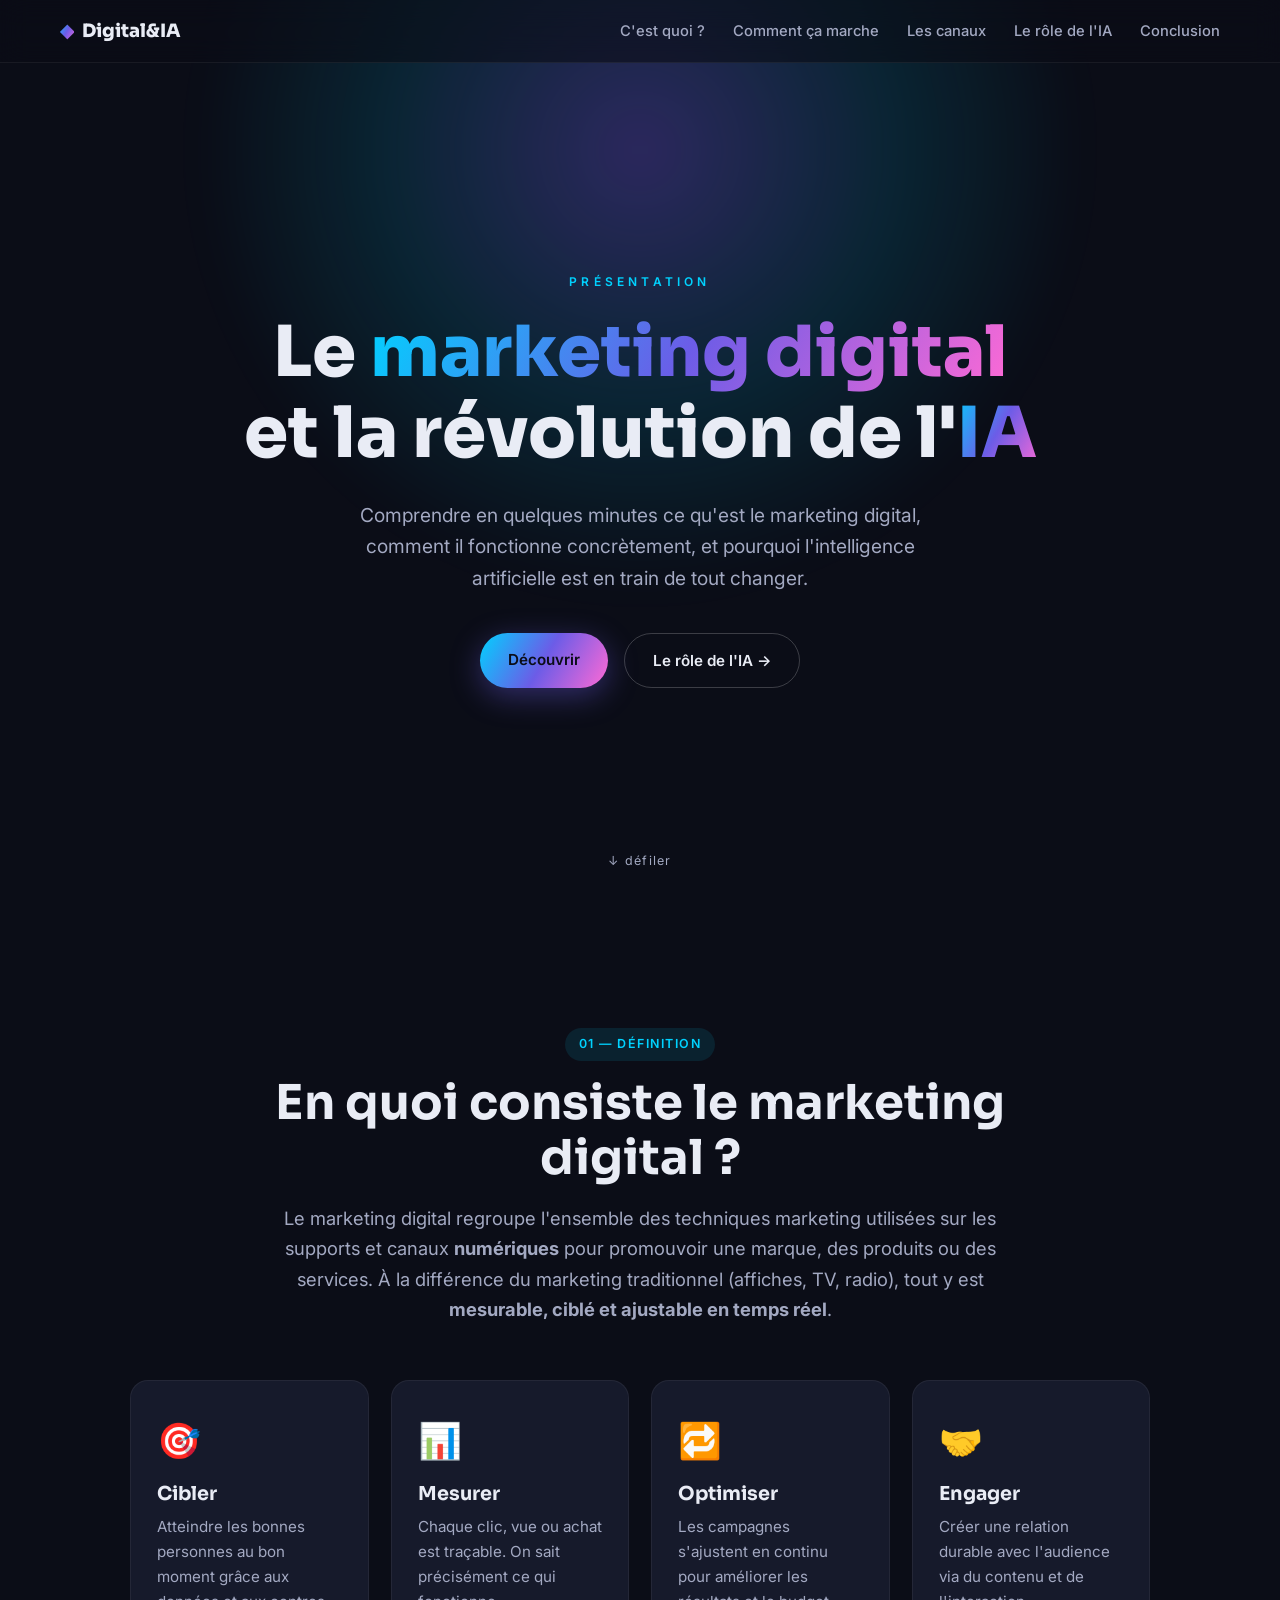
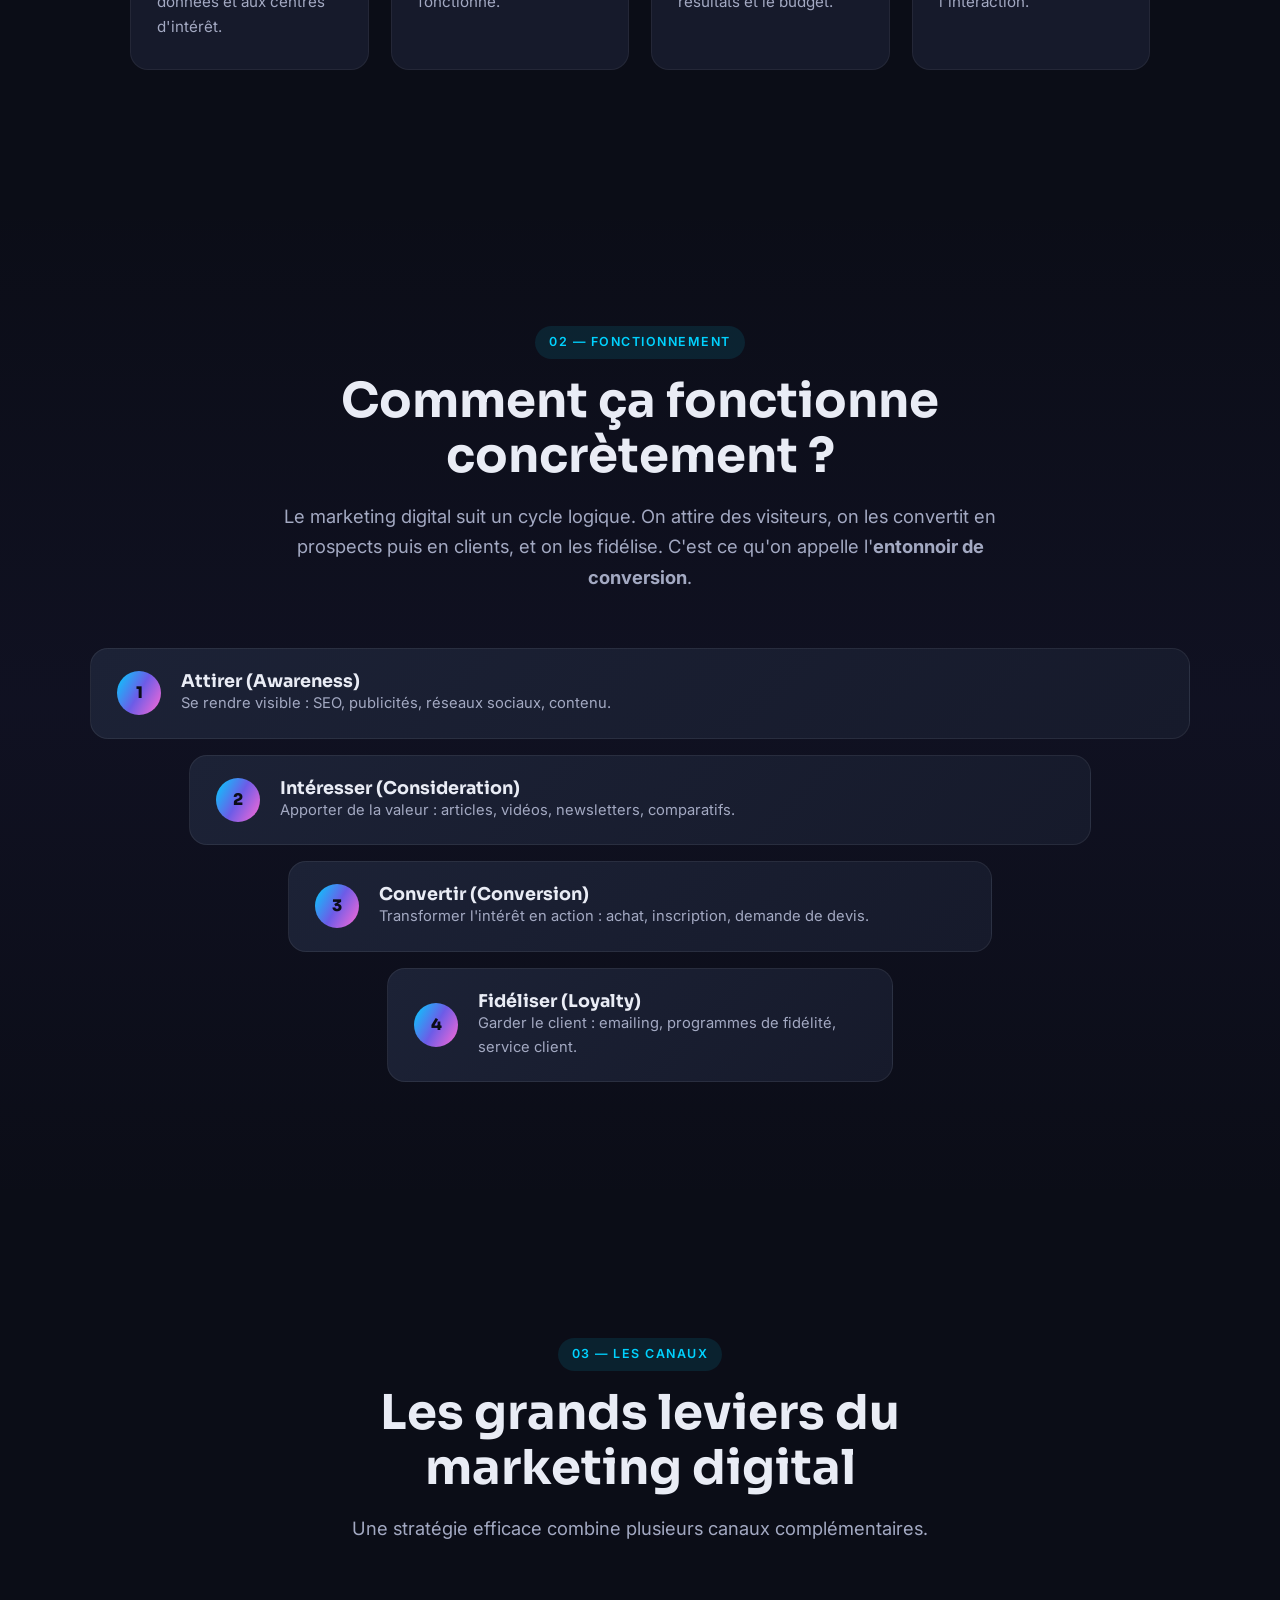
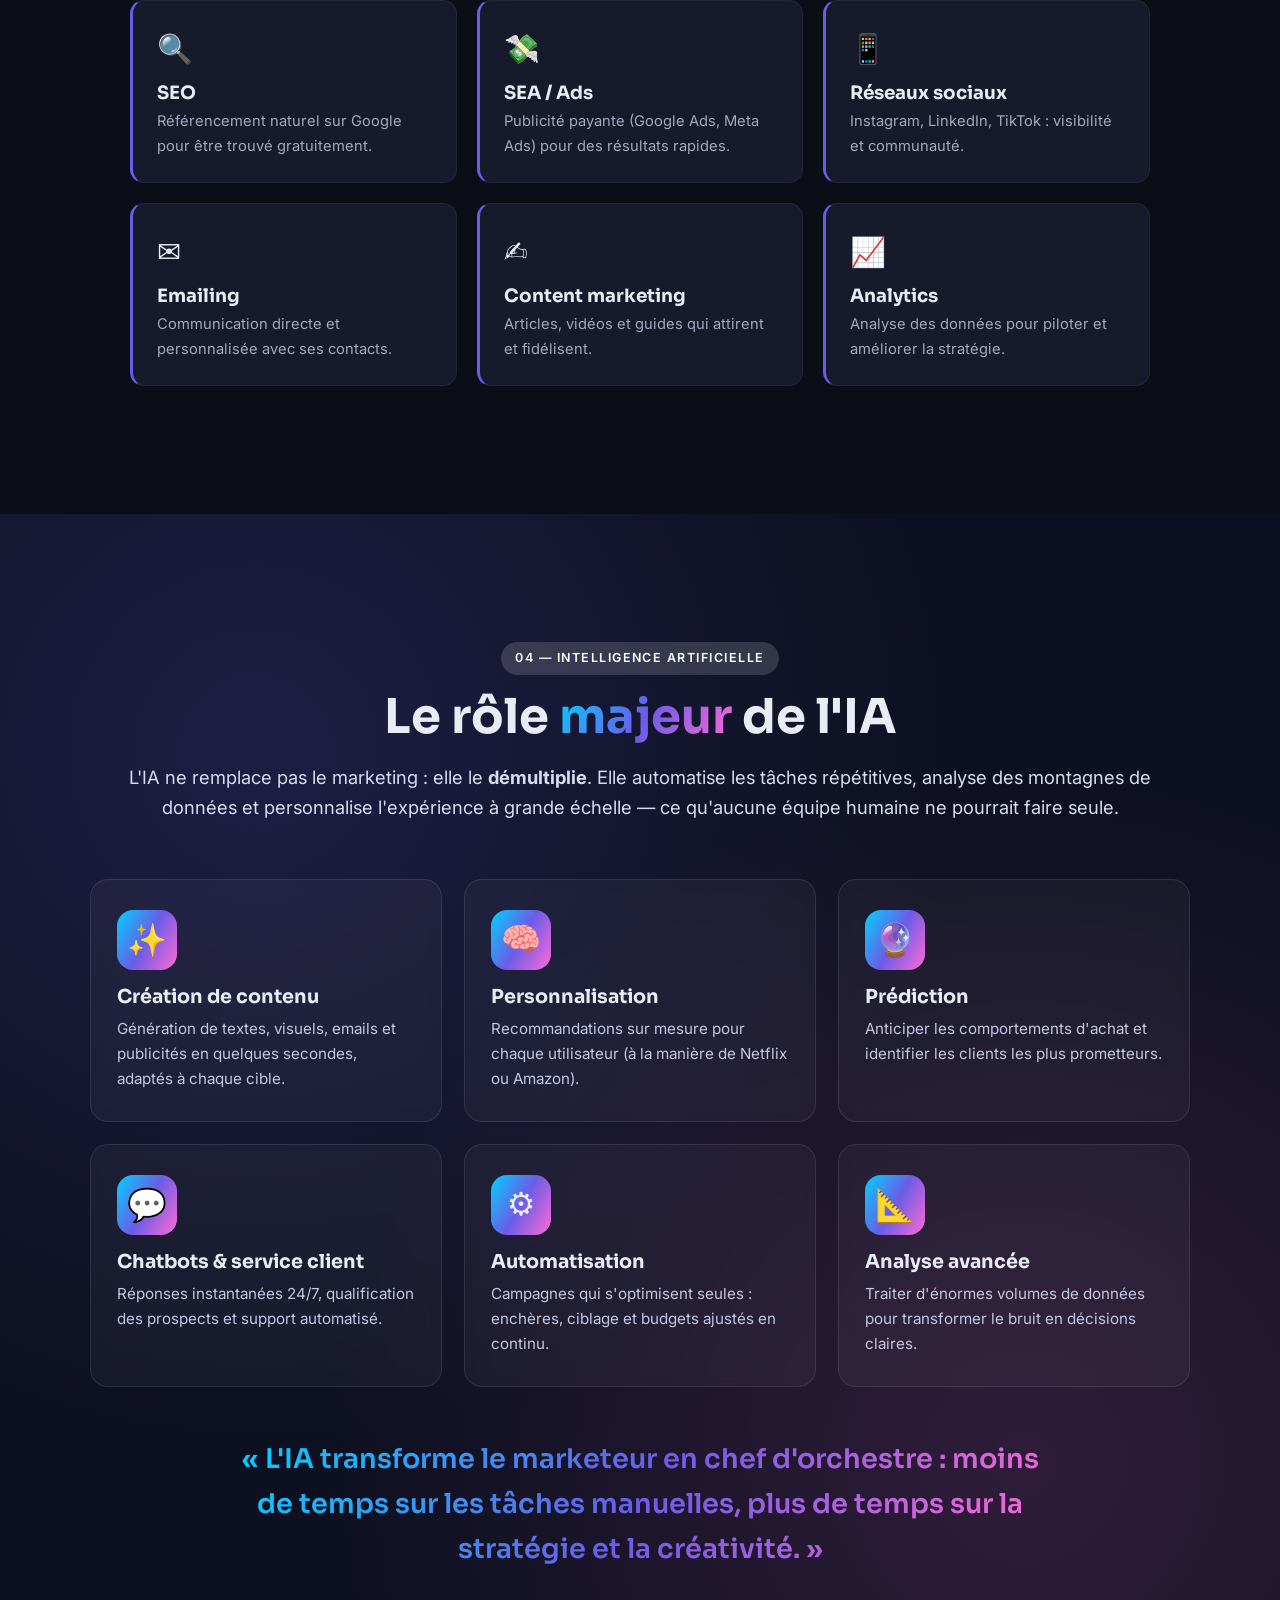
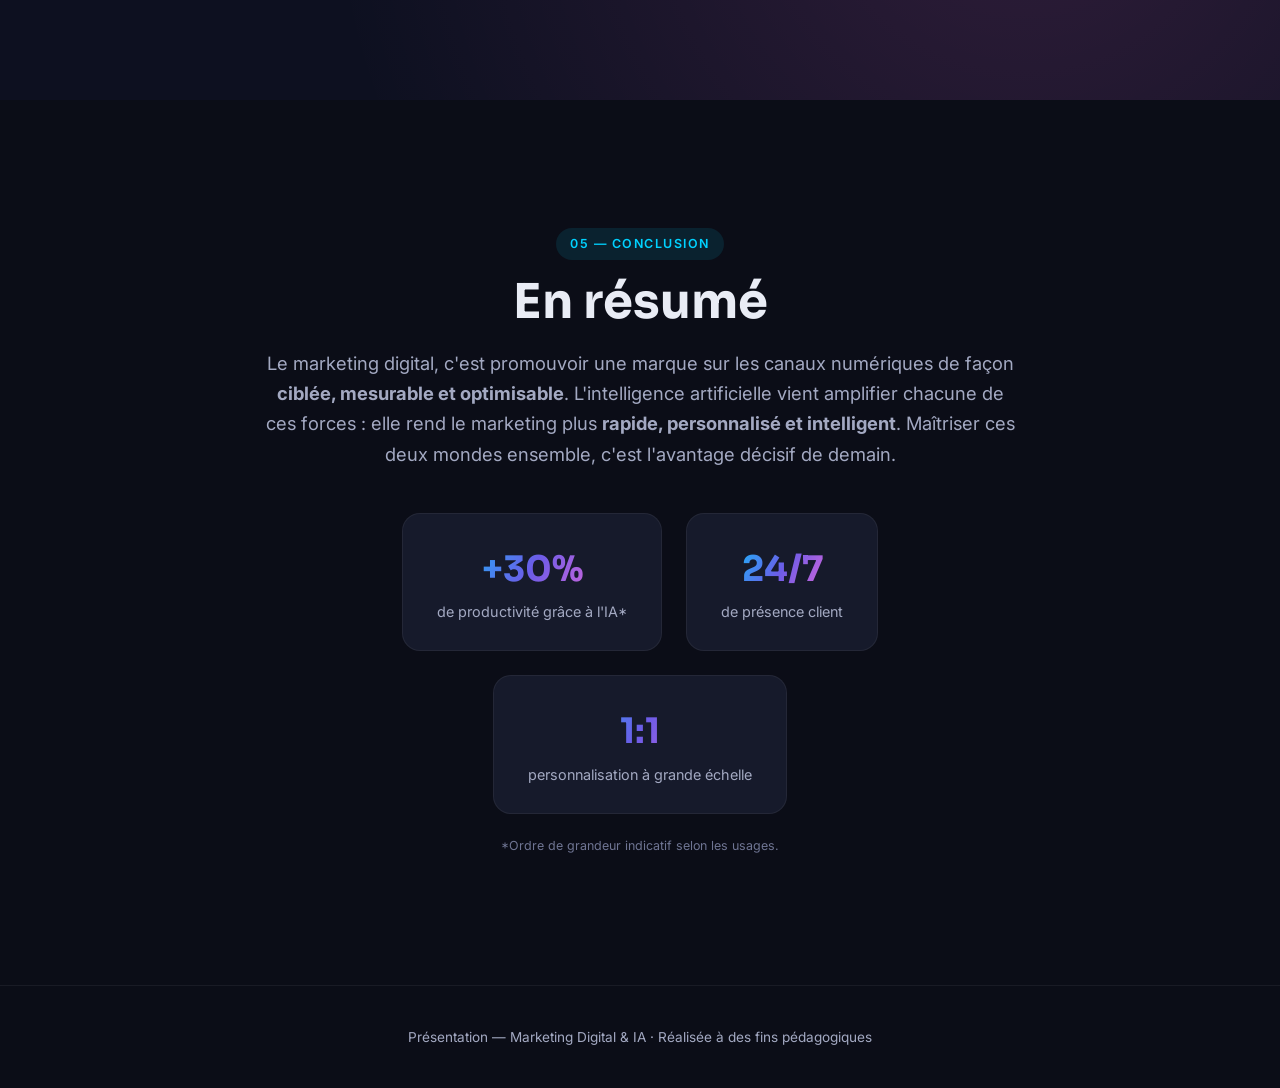
==== index.html @ 61499e6c "Regroupe le site en un seul fichier HTML (CSS et JS inclus)" ====
<!DOCTYPE html>
<html lang="fr">
<head>
  <meta charset="UTF-8" />
  <meta name="viewport" content="width=device-width, initial-scale=1.0" />
  <meta name="description" content="Présentation claire du marketing digital : ce que c'est, comment ça fonctionne, et le rôle majeur de l'intelligence artificielle." />
  <title>Marketing Digital &amp; IA — Comprendre l'essentiel</title>
  <link rel="preconnect" href="https://fonts.googleapis.com" />
  <link rel="preconnect" href="https://fonts.gstatic.com" crossorigin />
  <link href="https://fonts.googleapis.com/css2?family=Sora:wght@400;600;700;800&family=Inter:wght@400;500;600&display=swap" rel="stylesheet" />
  <style>
    :root {
      --bg: #0b0d17;
      --surface: #161a2b;
      --surface-2: #1c2236;
      --text: #e9ecf5;
      --muted: #a3a9c2;
      --accent: #6c5ce7;
      --accent-2: #00d2ff;
      --radius: 18px;
      --maxw: 1100px;
      --grad: linear-gradient(120deg, #00d2ff 0%, #6c5ce7 50%, #ff6ad5 100%);
    }

    * { box-sizing: border-box; margin: 0; padding: 0; }
    html { scroll-behavior: smooth; }
    body {
      font-family: "Inter", system-ui, sans-serif;
      background: var(--bg);
      color: var(--text);
      line-height: 1.65;
      overflow-x: hidden;
    }
    h1, h2, h3 { font-family: "Sora", sans-serif; line-height: 1.15; }
    .grad {
      background: var(--grad);
      -webkit-background-clip: text; background-clip: text;
      -webkit-text-fill-color: transparent;
    }

    /* ---------- Navigation ---------- */
    .nav {
      position: fixed; top: 0; left: 0; right: 0; z-index: 100;
      display: flex; align-items: center; justify-content: space-between;
      padding: 16px clamp(20px, 5vw, 60px);
      background: rgba(11, 13, 23, 0.6);
      backdrop-filter: blur(14px);
      border-bottom: 1px solid rgba(255, 255, 255, 0.06);
      transition: padding .3s ease;
    }
    .nav--scrolled { padding-top: 10px; padding-bottom: 10px; }
    .nav__logo {
      font-family: "Sora", sans-serif; font-weight: 800; font-size: 1.15rem;
      color: var(--text); text-decoration: none;
      display: flex; align-items: center; gap: 8px;
    }
    .nav__logo-mark {
      background: var(--grad);
      -webkit-background-clip: text; background-clip: text;
      -webkit-text-fill-color: transparent;
    }
    .nav__links { display: flex; gap: 28px; }
    .nav__links a {
      color: var(--muted); text-decoration: none; font-size: .92rem;
      font-weight: 500; position: relative; transition: color .2s;
    }
    .nav__links a::after {
      content: ""; position: absolute; left: 0; bottom: -6px;
      width: 0; height: 2px; background: var(--grad); transition: width .25s ease;
    }
    .nav__links a:hover { color: var(--text); }
    .nav__links a:hover::after { width: 100%; }
    .nav__burger { display: none; background: none; border: 0; cursor: pointer; flex-direction: column; gap: 5px; }
    .nav__burger span { width: 24px; height: 2px; background: var(--text); transition: .3s; }

    /* ---------- Hero ---------- */
    .hero {
      min-height: 100vh; display: flex; flex-direction: column;
      align-items: center; justify-content: center; text-align: center;
      padding: 120px 20px 60px; position: relative; overflow: hidden;
    }
    .hero__glow {
      position: absolute; width: 900px; height: 900px;
      top: -300px; left: 50%; transform: translateX(-50%);
      background: radial-gradient(circle, rgba(108,92,231,.35), rgba(0,210,255,.12) 40%, transparent 70%);
      filter: blur(20px); pointer-events: none; animation: float 12s ease-in-out infinite;
    }
    @keyframes float { 0%,100% { transform: translateX(-50%) translateY(0); } 50% { transform: translateX(-50%) translateY(30px); } }
    .hero__content { max-width: 820px; position: relative; z-index: 2; }
    .hero__eyebrow { letter-spacing: .35em; font-size: .75rem; color: var(--accent-2); font-weight: 600; margin-bottom: 20px; }
    .hero__title { font-size: clamp(2.4rem, 6vw, 4.4rem); font-weight: 800; }
    .hero__subtitle { margin: 26px auto 0; max-width: 600px; color: var(--muted); font-size: clamp(1rem, 2vw, 1.2rem); }
    .hero__cta { margin-top: 38px; display: flex; gap: 16px; justify-content: center; flex-wrap: wrap; }
    .hero__scroll {
      position: absolute; bottom: 28px; left: 50%; transform: translateX(-50%);
      font-size: .78rem; color: var(--muted); letter-spacing: .1em; animation: bob 2s ease-in-out infinite;
    }
    @keyframes bob { 0%,100%{transform:translate(-50%,0)} 50%{transform:translate(-50%,8px)} }

    .btn {
      display: inline-block; padding: 14px 28px; border-radius: 999px;
      font-weight: 600; font-size: .95rem; text-decoration: none;
      transition: transform .2s ease, box-shadow .2s ease;
    }
    .btn--primary { background: var(--grad); color: #0b0d17; box-shadow: 0 8px 30px rgba(108,92,231,.4); }
    .btn--primary:hover { transform: translateY(-3px); box-shadow: 0 12px 40px rgba(108,92,231,.55); }
    .btn--ghost { color: var(--text); border: 1px solid rgba(255,255,255,.2); }
    .btn--ghost:hover { border-color: var(--accent-2); transform: translateY(-3px); }

    /* ---------- Sections ---------- */
    .section { padding: clamp(70px, 10vw, 130px) clamp(20px, 5vw, 40px); max-width: var(--maxw); margin: 0 auto; }
    .section--alt { background: linear-gradient(180deg, transparent, rgba(108,92,231,.05), transparent); max-width: 100%; }
    .section--alt > * { max-width: var(--maxw); margin-left: auto; margin-right: auto; }
    .section__head { max-width: 760px; margin: 0 auto 56px; text-align: center; }
    .section__head h2 { font-size: clamp(1.9rem, 4vw, 3rem); font-weight: 700; margin: 14px 0 18px; }
    .lead { color: var(--muted); font-size: clamp(1rem, 1.6vw, 1.15rem); }
    .lead--light { color: #d7dcf0; }
    .tag {
      display: inline-block; font-size: .78rem; font-weight: 600; letter-spacing: .12em;
      text-transform: uppercase; color: var(--accent-2);
      background: rgba(0,210,255,.1); padding: 6px 14px; border-radius: 999px;
    }
    .tag--light { color: #fff; background: rgba(255,255,255,.15); }

    /* ---------- Cards ---------- */
    .cards { display: grid; grid-template-columns: repeat(auto-fit, minmax(220px, 1fr)); gap: 22px; }
    .card {
      background: var(--surface); border: 1px solid rgba(255,255,255,.06);
      border-radius: var(--radius); padding: 30px 26px;
      transition: transform .25s ease, border-color .25s ease;
    }
    .card:hover { transform: translateY(-6px); border-color: rgba(108,92,231,.5); }
    .card__icon { font-size: 2.2rem; margin-bottom: 14px; }
    .card h3 { font-size: 1.2rem; margin-bottom: 8px; }
    .card p { color: var(--muted); font-size: .95rem; }

    /* ---------- Funnel ---------- */
    .funnel { display: flex; flex-direction: column; gap: 16px; align-items: center; }
    .funnel__step {
      width: var(--w); min-width: 280px; display: flex; align-items: center; gap: 20px;
      background: linear-gradient(135deg, var(--surface-2), var(--surface));
      border: 1px solid rgba(255,255,255,.07); border-radius: var(--radius);
      padding: 22px 26px; transition: transform .25s;
    }
    .funnel__step:hover { transform: scale(1.02); }
    .funnel__num {
      flex: 0 0 44px; height: 44px; display: grid; place-items: center;
      background: var(--grad); color: #0b0d17; border-radius: 50%;
      font-weight: 800; font-family: "Sora", sans-serif;
    }
    .funnel__step h3 { font-size: 1.1rem; }
    .funnel__step p { color: var(--muted); font-size: .92rem; }

    /* ---------- Channels ---------- */
    .channels { display: grid; grid-template-columns: repeat(auto-fit, minmax(260px, 1fr)); gap: 20px; }
    .channel {
      background: var(--surface); border: 1px solid rgba(255,255,255,.06);
      border-left: 3px solid var(--accent); border-radius: 14px; padding: 24px;
      transition: transform .25s, border-left-color .25s;
    }
    .channel:hover { transform: translateX(6px); border-left-color: var(--accent-2); }
    .channel span { font-size: 1.8rem; }
    .channel h3 { margin: 10px 0 6px; font-size: 1.15rem; }
    .channel p { color: var(--muted); font-size: .92rem; }

    /* ---------- IA section ---------- */
    .section--ia {
      background:
        radial-gradient(circle at 20% 20%, rgba(108,92,231,.18), transparent 50%),
        radial-gradient(circle at 80% 80%, rgba(255,106,213,.14), transparent 50%),
        #0d1020;
      max-width: 100%;
    }
    .section--ia > * { max-width: var(--maxw); margin-left: auto; margin-right: auto; }
    .ia-grid { display: grid; grid-template-columns: repeat(auto-fit, minmax(280px, 1fr)); gap: 22px; }
    .ia-card {
      background: rgba(255,255,255,.04); border: 1px solid rgba(255,255,255,.1);
      border-radius: var(--radius); padding: 30px 26px; backdrop-filter: blur(6px);
      transition: transform .25s, background .25s;
    }
    .ia-card:hover { transform: translateY(-6px); background: rgba(255,255,255,.08); }
    .ia-card__icon {
      font-size: 2rem; width: 60px; height: 60px; display: grid; place-items: center;
      margin-bottom: 16px; background: var(--grad); border-radius: 16px;
    }
    .ia-card h3 { font-size: 1.2rem; margin-bottom: 8px; }
    .ia-card p { color: #c3c9e4; font-size: .95rem; }
    .ia-quote {
      margin-top: 50px; text-align: center; font-family: "Sora", sans-serif;
      font-size: clamp(1.2rem, 2.5vw, 1.7rem); font-weight: 600; max-width: 800px;
      background: var(--grad);
      -webkit-background-clip: text; background-clip: text; -webkit-text-fill-color: transparent;
    }

    /* ---------- Conclusion ---------- */
    .conclusion { text-align: center; max-width: 760px; margin: 0 auto; }
    .conclusion h2 { font-size: clamp(1.9rem, 4vw, 3rem); margin: 14px 0 18px; }
    .stats { display: flex; gap: 24px; justify-content: center; flex-wrap: wrap; margin-top: 44px; }
    .stat { background: var(--surface); border: 1px solid rgba(255,255,255,.06); border-radius: var(--radius); padding: 26px 34px; min-width: 180px; }
    .stat strong { display: block; font-family: "Sora", sans-serif; font-size: 2.2rem; background: var(--grad); -webkit-background-clip: text; background-clip: text; -webkit-text-fill-color: transparent; }
    .stat span { color: var(--muted); font-size: .9rem; }
    .footnote { color: #6f7593; font-size: .78rem; margin-top: 22px; }

    /* ---------- Footer ---------- */
    .footer { text-align: center; padding: 40px 20px; color: var(--muted); font-size: .85rem; border-top: 1px solid rgba(255,255,255,.06); }

    /* ---------- Reveal animation ---------- */
    .reveal { opacity: 0; transform: translateY(40px); transition: opacity .7s ease, transform .7s ease; }
    .reveal.is-visible { opacity: 1; transform: none; }

    /* ---------- Responsive ---------- */
    @media (max-width: 760px) {
      .nav__links {
        position: fixed; top: 62px; right: 0; flex-direction: column; gap: 0;
        background: rgba(13,16,32,.97); backdrop-filter: blur(14px);
        width: 240px; padding: 10px 0;
        border-left: 1px solid rgba(255,255,255,.08); border-bottom: 1px solid rgba(255,255,255,.08);
        transform: translateX(100%); transition: transform .3s ease;
      }
      .nav__links.is-open { transform: translateX(0); }
      .nav__links a { padding: 14px 24px; }
      .nav__burger { display: flex; }
      .funnel__step { width: 100% !important; }
    }
    @media (prefers-reduced-motion: reduce) {
      * { animation: none !important; scroll-behavior: auto; }
      .reveal { opacity: 1; transform: none; }
    }
  </style>
</head>
<body>
  <!-- Navigation -->
  <header class="nav" id="nav">
    <a href="#accueil" class="nav__logo">
      <span class="nav__logo-mark">◆</span> Digital&amp;IA
    </a>
    <nav class="nav__links" id="navLinks">
      <a href="#definition">C'est quoi&nbsp;?</a>
      <a href="#fonctionnement">Comment ça marche</a>
      <a href="#canaux">Les canaux</a>
      <a href="#ia">Le rôle de l'IA</a>
      <a href="#conclusion">Conclusion</a>
    </nav>
    <button class="nav__burger" id="burger" aria-label="Ouvrir le menu">
      <span></span><span></span><span></span>
    </button>
  </header>

  <!-- Hero -->
  <section class="hero" id="accueil">
    <div class="hero__glow"></div>
    <div class="hero__content reveal">
      <p class="hero__eyebrow">PRÉSENTATION</p>
      <h1 class="hero__title">
        Le <span class="grad">marketing digital</span><br />
        et la révolution de l'<span class="grad">IA</span>
      </h1>
      <p class="hero__subtitle">
        Comprendre en quelques minutes ce qu'est le marketing digital,
        comment il fonctionne concrètement, et pourquoi l'intelligence
        artificielle est en train de tout changer.
      </p>
      <div class="hero__cta">
        <a href="#definition" class="btn btn--primary">Découvrir</a>
        <a href="#ia" class="btn btn--ghost">Le rôle de l'IA →</a>
      </div>
    </div>
    <div class="hero__scroll">↓ défiler</div>
  </section>

  <!-- Définition -->
  <section class="section" id="definition">
    <div class="section__head reveal">
      <span class="tag">01 — Définition</span>
      <h2>En quoi consiste le marketing digital&nbsp;?</h2>
      <p class="lead">
        Le marketing digital regroupe l'ensemble des techniques marketing
        utilisées sur les supports et canaux <strong>numériques</strong> pour
        promouvoir une marque, des produits ou des services. À la différence
        du marketing traditionnel (affiches, TV, radio), tout y est
        <strong>mesurable, ciblé et ajustable en temps réel</strong>.
      </p>
    </div>
    <div class="cards reveal">
      <article class="card"><div class="card__icon">🎯</div><h3>Cibler</h3><p>Atteindre les bonnes personnes au bon moment grâce aux données et aux centres d'intérêt.</p></article>
      <article class="card"><div class="card__icon">📊</div><h3>Mesurer</h3><p>Chaque clic, vue ou achat est traçable. On sait précisément ce qui fonctionne.</p></article>
      <article class="card"><div class="card__icon">🔁</div><h3>Optimiser</h3><p>Les campagnes s'ajustent en continu pour améliorer les résultats et le budget.</p></article>
      <article class="card"><div class="card__icon">🤝</div><h3>Engager</h3><p>Créer une relation durable avec l'audience via du contenu et de l'interaction.</p></article>
    </div>
  </section>

  <!-- Fonctionnement -->
  <section class="section section--alt" id="fonctionnement">
    <div class="section__head reveal">
      <span class="tag">02 — Fonctionnement</span>
      <h2>Comment ça fonctionne concrètement&nbsp;?</h2>
      <p class="lead">
        Le marketing digital suit un cycle logique. On attire des visiteurs,
        on les convertit en prospects puis en clients, et on les fidélise.
        C'est ce qu'on appelle l'<strong>entonnoir de conversion</strong>.
      </p>
    </div>
    <div class="funnel reveal">
      <div class="funnel__step" style="--w:100%"><span class="funnel__num">1</span><div><h3>Attirer (Awareness)</h3><p>Se rendre visible : SEO, publicités, réseaux sociaux, contenu.</p></div></div>
      <div class="funnel__step" style="--w:82%"><span class="funnel__num">2</span><div><h3>Intéresser (Consideration)</h3><p>Apporter de la valeur : articles, vidéos, newsletters, comparatifs.</p></div></div>
      <div class="funnel__step" style="--w:64%"><span class="funnel__num">3</span><div><h3>Convertir (Conversion)</h3><p>Transformer l'intérêt en action : achat, inscription, demande de devis.</p></div></div>
      <div class="funnel__step" style="--w:46%"><span class="funnel__num">4</span><div><h3>Fidéliser (Loyalty)</h3><p>Garder le client : emailing, programmes de fidélité, service client.</p></div></div>
    </div>
  </section>

  <!-- Canaux -->
  <section class="section" id="canaux">
    <div class="section__head reveal">
      <span class="tag">03 — Les canaux</span>
      <h2>Les grands leviers du marketing digital</h2>
      <p class="lead">Une stratégie efficace combine plusieurs canaux complémentaires.</p>
    </div>
    <div class="channels reveal">
      <div class="channel"><span>🔍</span><h3>SEO</h3><p>Référencement naturel sur Google pour être trouvé gratuitement.</p></div>
      <div class="channel"><span>💸</span><h3>SEA / Ads</h3><p>Publicité payante (Google Ads, Meta Ads) pour des résultats rapides.</p></div>
      <div class="channel"><span>📱</span><h3>Réseaux sociaux</h3><p>Instagram, LinkedIn, TikTok : visibilité et communauté.</p></div>
      <div class="channel"><span>✉️</span><h3>Emailing</h3><p>Communication directe et personnalisée avec ses contacts.</p></div>
      <div class="channel"><span>✍️</span><h3>Content marketing</h3><p>Articles, vidéos et guides qui attirent et fidélisent.</p></div>
      <div class="channel"><span>📈</span><h3>Analytics</h3><p>Analyse des données pour piloter et améliorer la stratégie.</p></div>
    </div>
  </section>

  <!-- IA -->
  <section class="section section--ia" id="ia">
    <div class="section__head reveal">
      <span class="tag tag--light">04 — Intelligence artificielle</span>
      <h2>Le rôle <span class="grad">majeur</span> de l'IA</h2>
      <p class="lead lead--light">
        L'IA ne remplace pas le marketing : elle le <strong>démultiplie</strong>.
        Elle automatise les tâches répétitives, analyse des montagnes de
        données et personnalise l'expérience à grande échelle — ce qu'aucune
        équipe humaine ne pourrait faire seule.
      </p>
    </div>
    <div class="ia-grid reveal">
      <article class="ia-card"><div class="ia-card__icon">✨</div><h3>Création de contenu</h3><p>Génération de textes, visuels, emails et publicités en quelques secondes, adaptés à chaque cible.</p></article>
      <article class="ia-card"><div class="ia-card__icon">🧠</div><h3>Personnalisation</h3><p>Recommandations sur mesure pour chaque utilisateur (à la manière de Netflix ou Amazon).</p></article>
      <article class="ia-card"><div class="ia-card__icon">🔮</div><h3>Prédiction</h3><p>Anticiper les comportements d'achat et identifier les clients les plus prometteurs.</p></article>
      <article class="ia-card"><div class="ia-card__icon">💬</div><h3>Chatbots &amp; service client</h3><p>Réponses instantanées 24/7, qualification des prospects et support automatisé.</p></article>
      <article class="ia-card"><div class="ia-card__icon">⚙️</div><h3>Automatisation</h3><p>Campagnes qui s'optimisent seules : enchères, ciblage et budgets ajustés en continu.</p></article>
      <article class="ia-card"><div class="ia-card__icon">📐</div><h3>Analyse avancée</h3><p>Traiter d'énormes volumes de données pour transformer le bruit en décisions claires.</p></article>
    </div>
    <div class="ia-quote reveal">
      <p>« L'IA transforme le marketeur en chef d'orchestre&nbsp;:
      moins de temps sur les tâches manuelles, plus de temps sur la stratégie et la créativité. »</p>
    </div>
  </section>

  <!-- Conclusion -->
  <section class="section" id="conclusion">
    <div class="conclusion reveal">
      <span class="tag">05 — Conclusion</span>
      <h2>En résumé</h2>
      <p class="lead">
        Le marketing digital, c'est promouvoir une marque sur les canaux
        numériques de façon <strong>ciblée, mesurable et optimisable</strong>.
        L'intelligence artificielle vient amplifier chacune de ces forces :
        elle rend le marketing plus <strong>rapide, personnalisé et
        intelligent</strong>. Maîtriser ces deux mondes ensemble, c'est
        l'avantage décisif de demain.
      </p>
      <div class="stats">
        <div class="stat"><strong>+30%</strong><span>de productivité grâce à l'IA*</span></div>
        <div class="stat"><strong>24/7</strong><span>de présence client</span></div>
        <div class="stat"><strong>1:1</strong><span>personnalisation à grande échelle</span></div>
      </div>
      <p class="footnote">*Ordre de grandeur indicatif selon les usages.</p>
    </div>
  </section>

  <footer class="footer">
    <p>Présentation — Marketing Digital &amp; IA · Réalisée à des fins pédagogiques</p>
  </footer>

  <script>
    // --- Menu burger (mobile) ---
    const burger = document.getElementById("burger");
    const navLinks = document.getElementById("navLinks");
    burger.addEventListener("click", () => navLinks.classList.toggle("is-open"));
    navLinks.querySelectorAll("a").forEach((link) =>
      link.addEventListener("click", () => navLinks.classList.remove("is-open"))
    );

    // --- Effet de scroll sur la nav ---
    const nav = document.getElementById("nav");
    window.addEventListener("scroll", () => {
      nav.classList.toggle("nav--scrolled", window.scrollY > 30);
    });

    // --- Apparition des éléments au scroll ---
    const observer = new IntersectionObserver(
      (entries) => {
        entries.forEach((entry) => {
          if (entry.isIntersecting) {
            entry.target.classList.add("is-visible");
            observer.unobserve(entry.target);
          }
        });
      },
      { threshold: 0.15 }
    );
    document.querySelectorAll(".reveal").forEach((el) => observer.observe(el));
  </script>
</body>
</html>
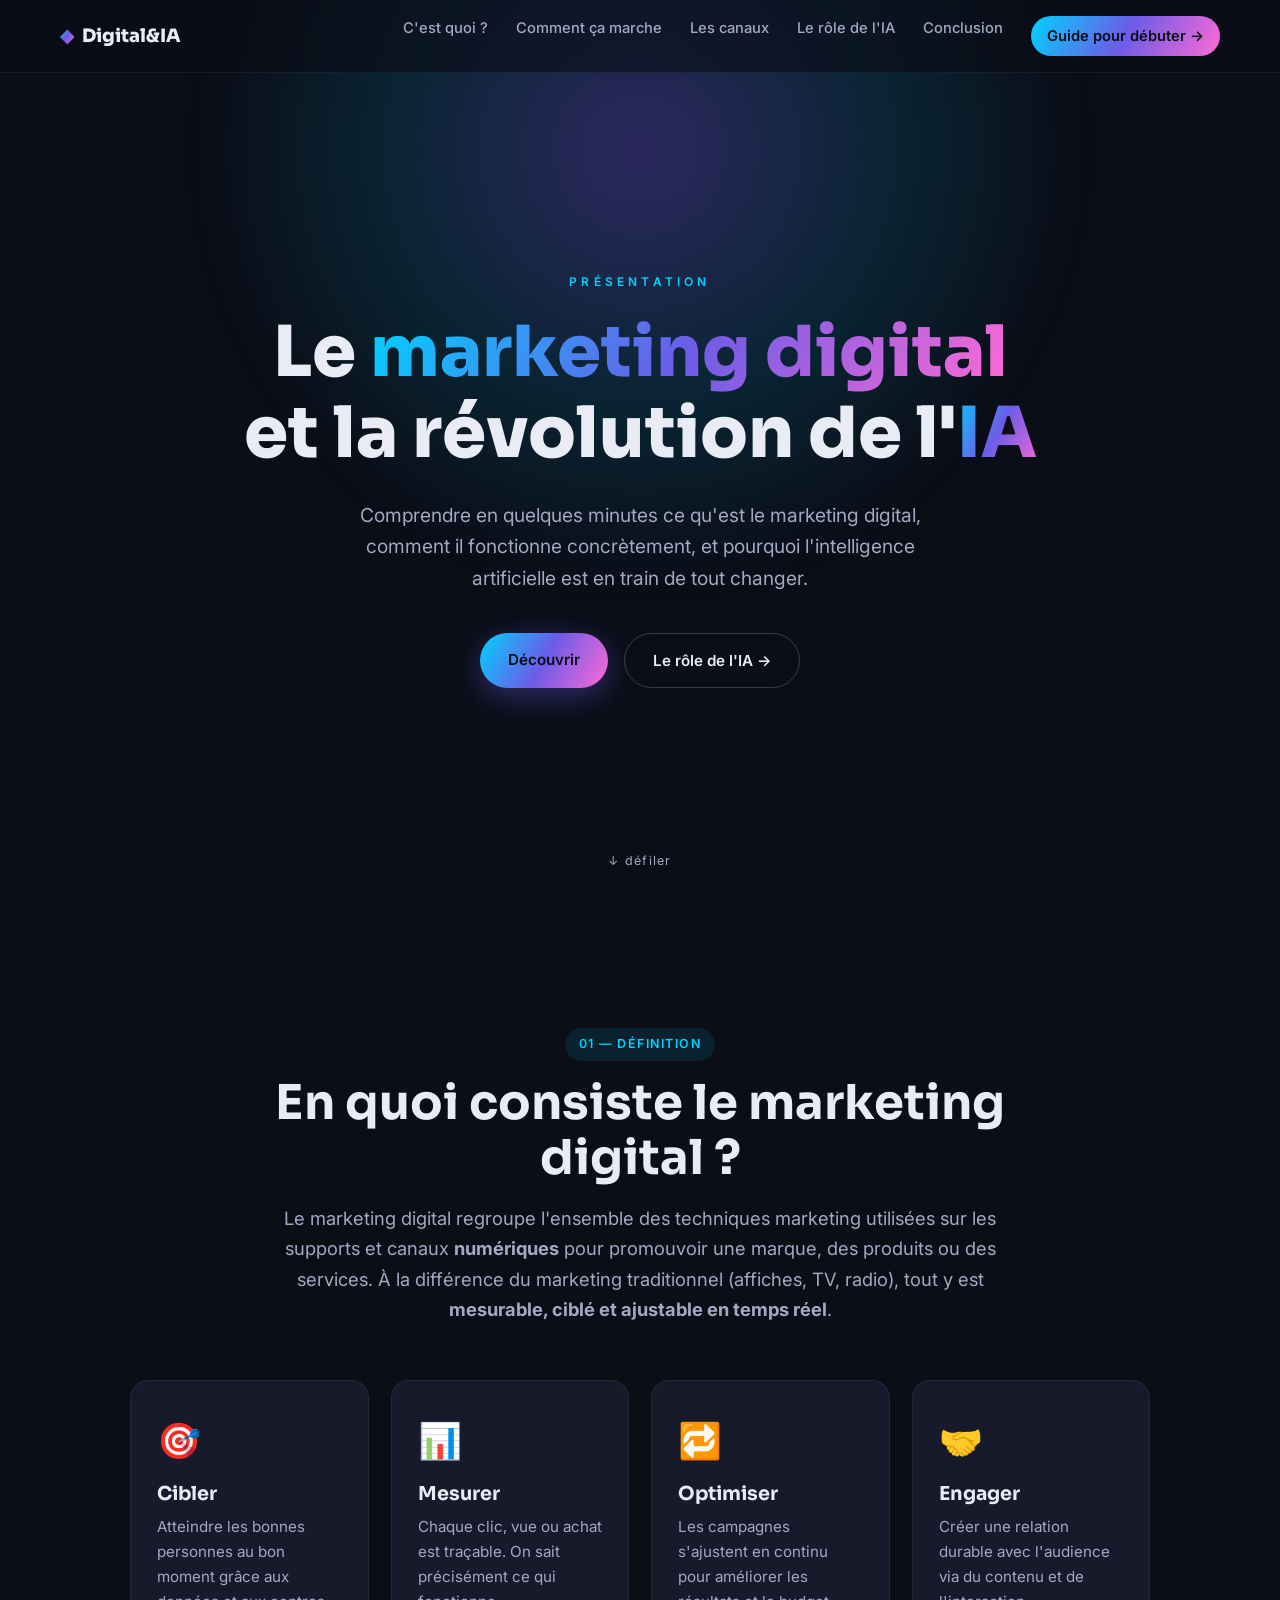
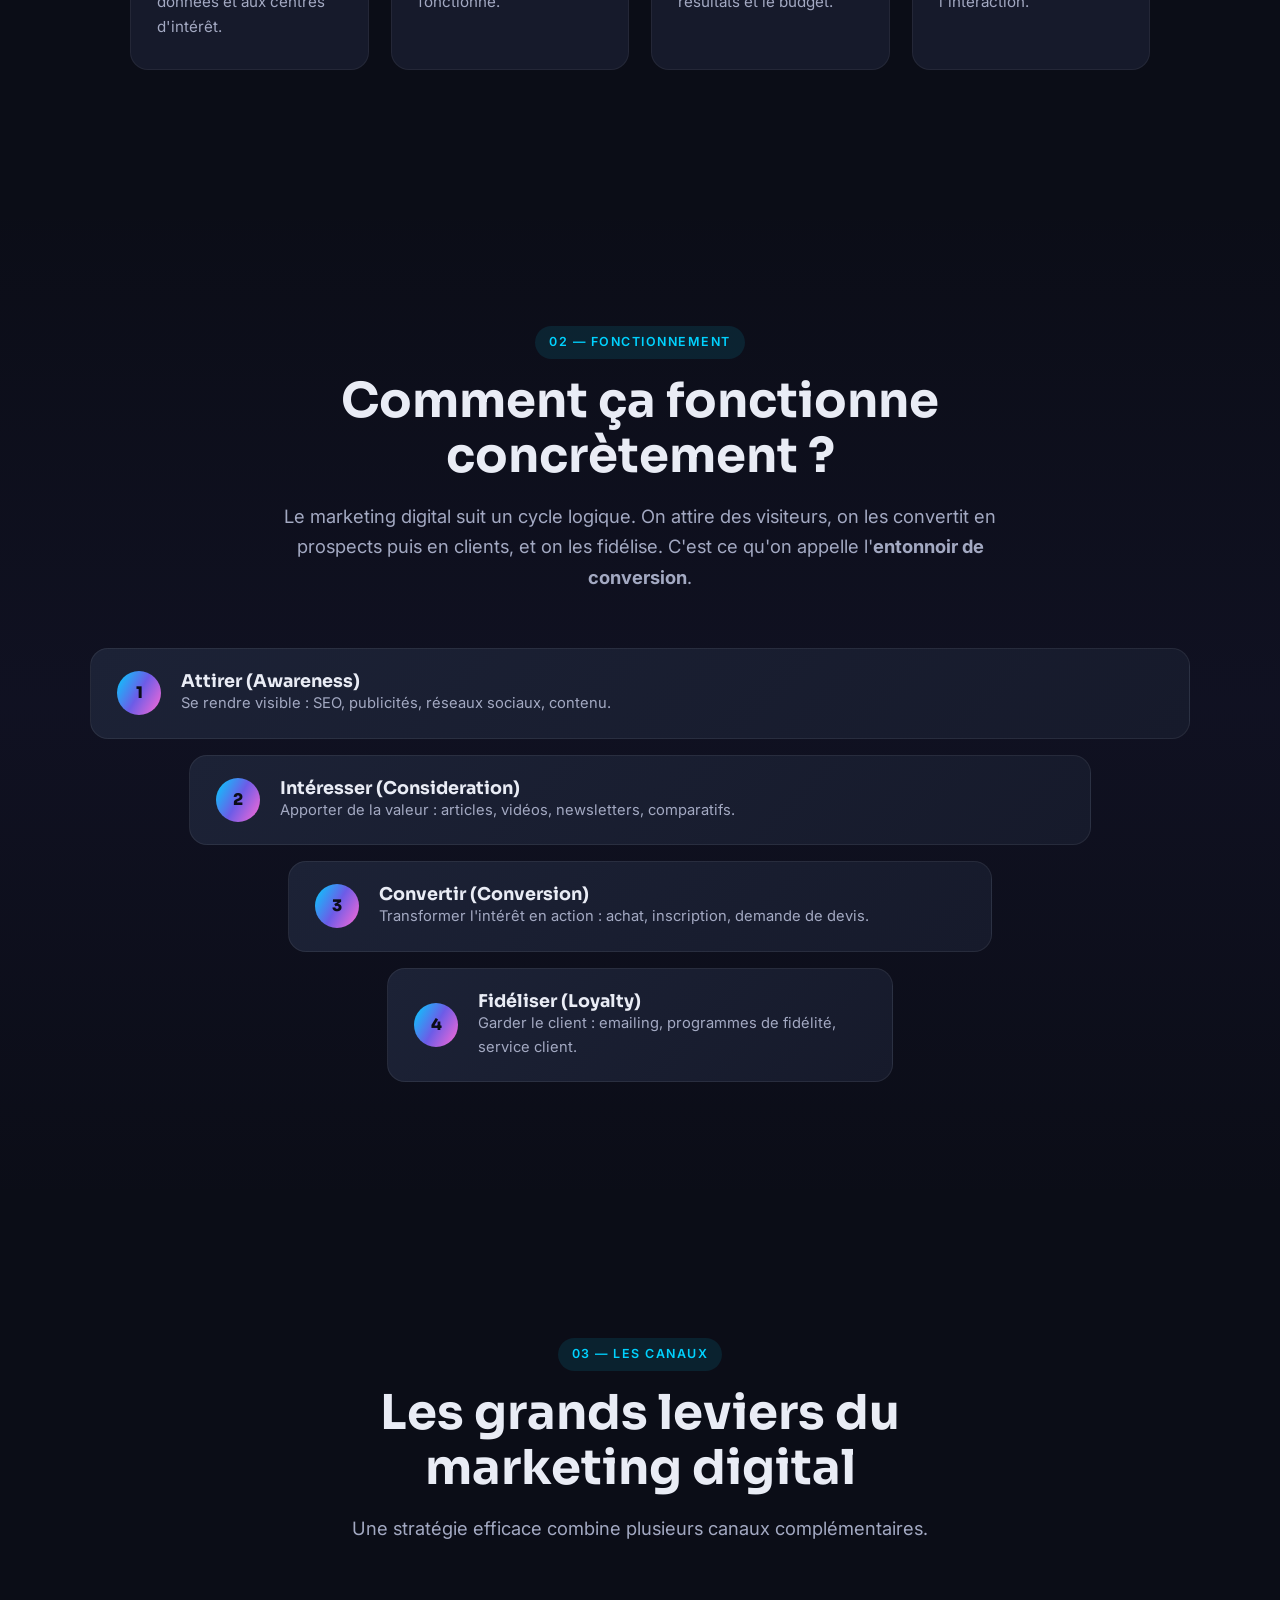
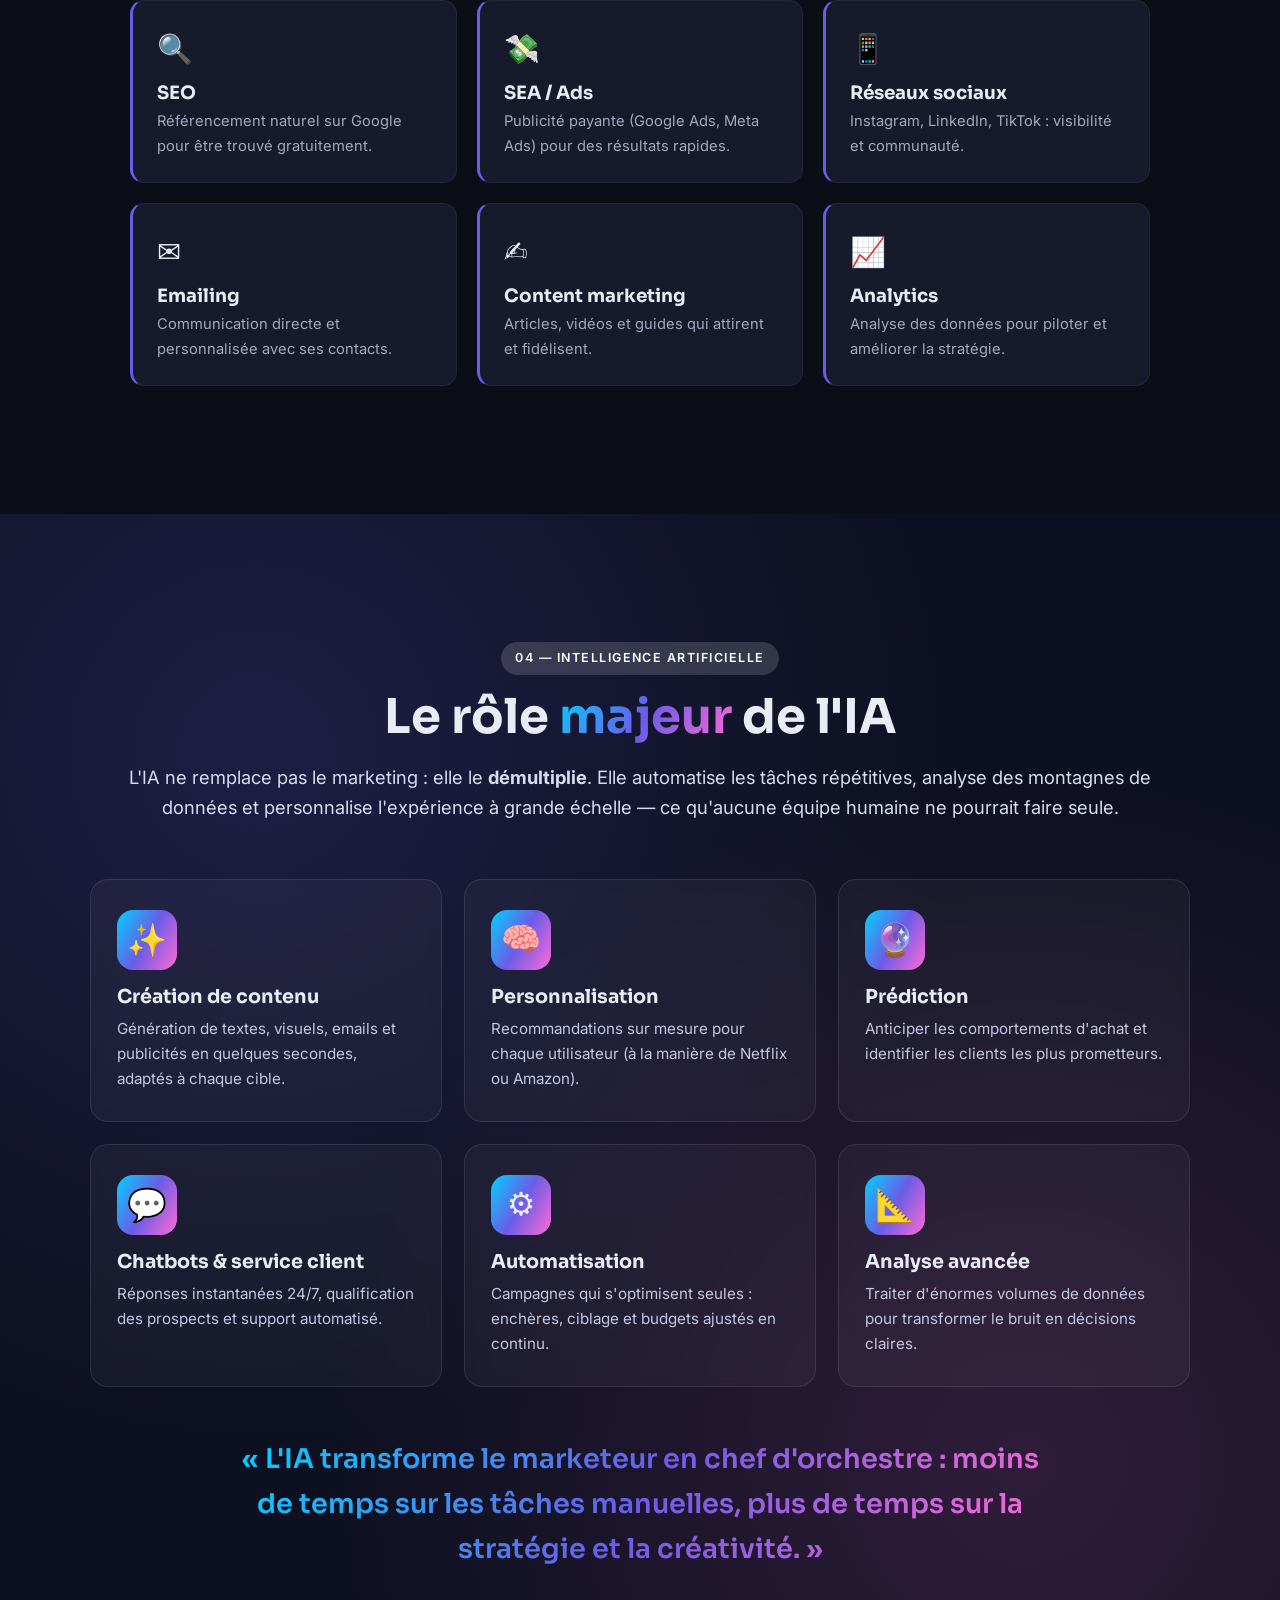
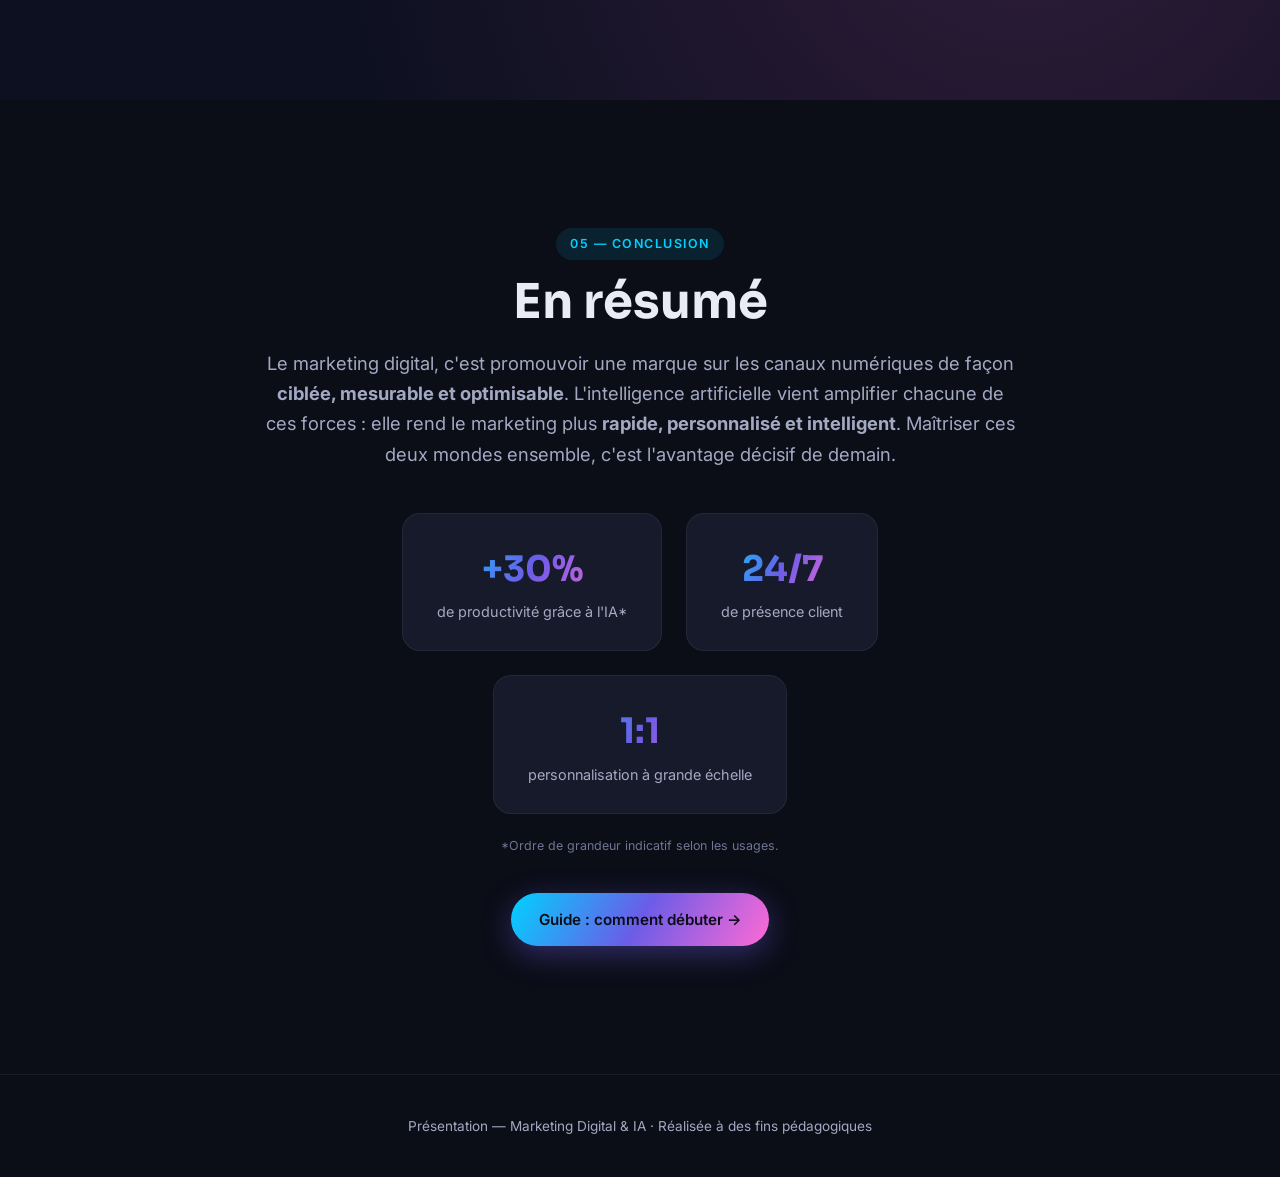
==== commit 786a0fb7: "Ajoute un guide pour bien débuter en marketing digital" ====
--- a/index.html
+++ b/index.html
@@ -70,6 +70,9 @@
     }
     .nav__links a:hover { color: var(--text); }
     .nav__links a:hover::after { width: 100%; }
+    .nav__links .nav__cta { color: #0b0d17; background: var(--grad); padding: 8px 16px; border-radius: 999px; font-weight: 600; }
+    .nav__links .nav__cta::after { display: none; }
+    .nav__links .nav__cta:hover { transform: translateY(-2px); }
     .nav__burger { display: none; background: none; border: 0; cursor: pointer; flex-direction: column; gap: 5px; }
     .nav__burger span { width: 24px; height: 2px; background: var(--text); transition: .3s; }
 
@@ -240,6 +243,7 @@
       <a href="#canaux">Les canaux</a>
       <a href="#ia">Le rôle de l'IA</a>
       <a href="#conclusion">Conclusion</a>
+      <a href="guide.html" class="nav__cta">Guide pour débuter →</a>
     </nav>
     <button class="nav__burger" id="burger" aria-label="Ouvrir le menu">
       <span></span><span></span><span></span>
@@ -370,6 +374,9 @@
         <div class="stat"><strong>1:1</strong><span>personnalisation à grande échelle</span></div>
       </div>
       <p class="footnote">*Ordre de grandeur indicatif selon les usages.</p>
+      <div class="hero__cta" style="margin-top:36px">
+        <a href="guide.html" class="btn btn--primary">Guide : comment débuter →</a>
+      </div>
     </div>
   </section>
 
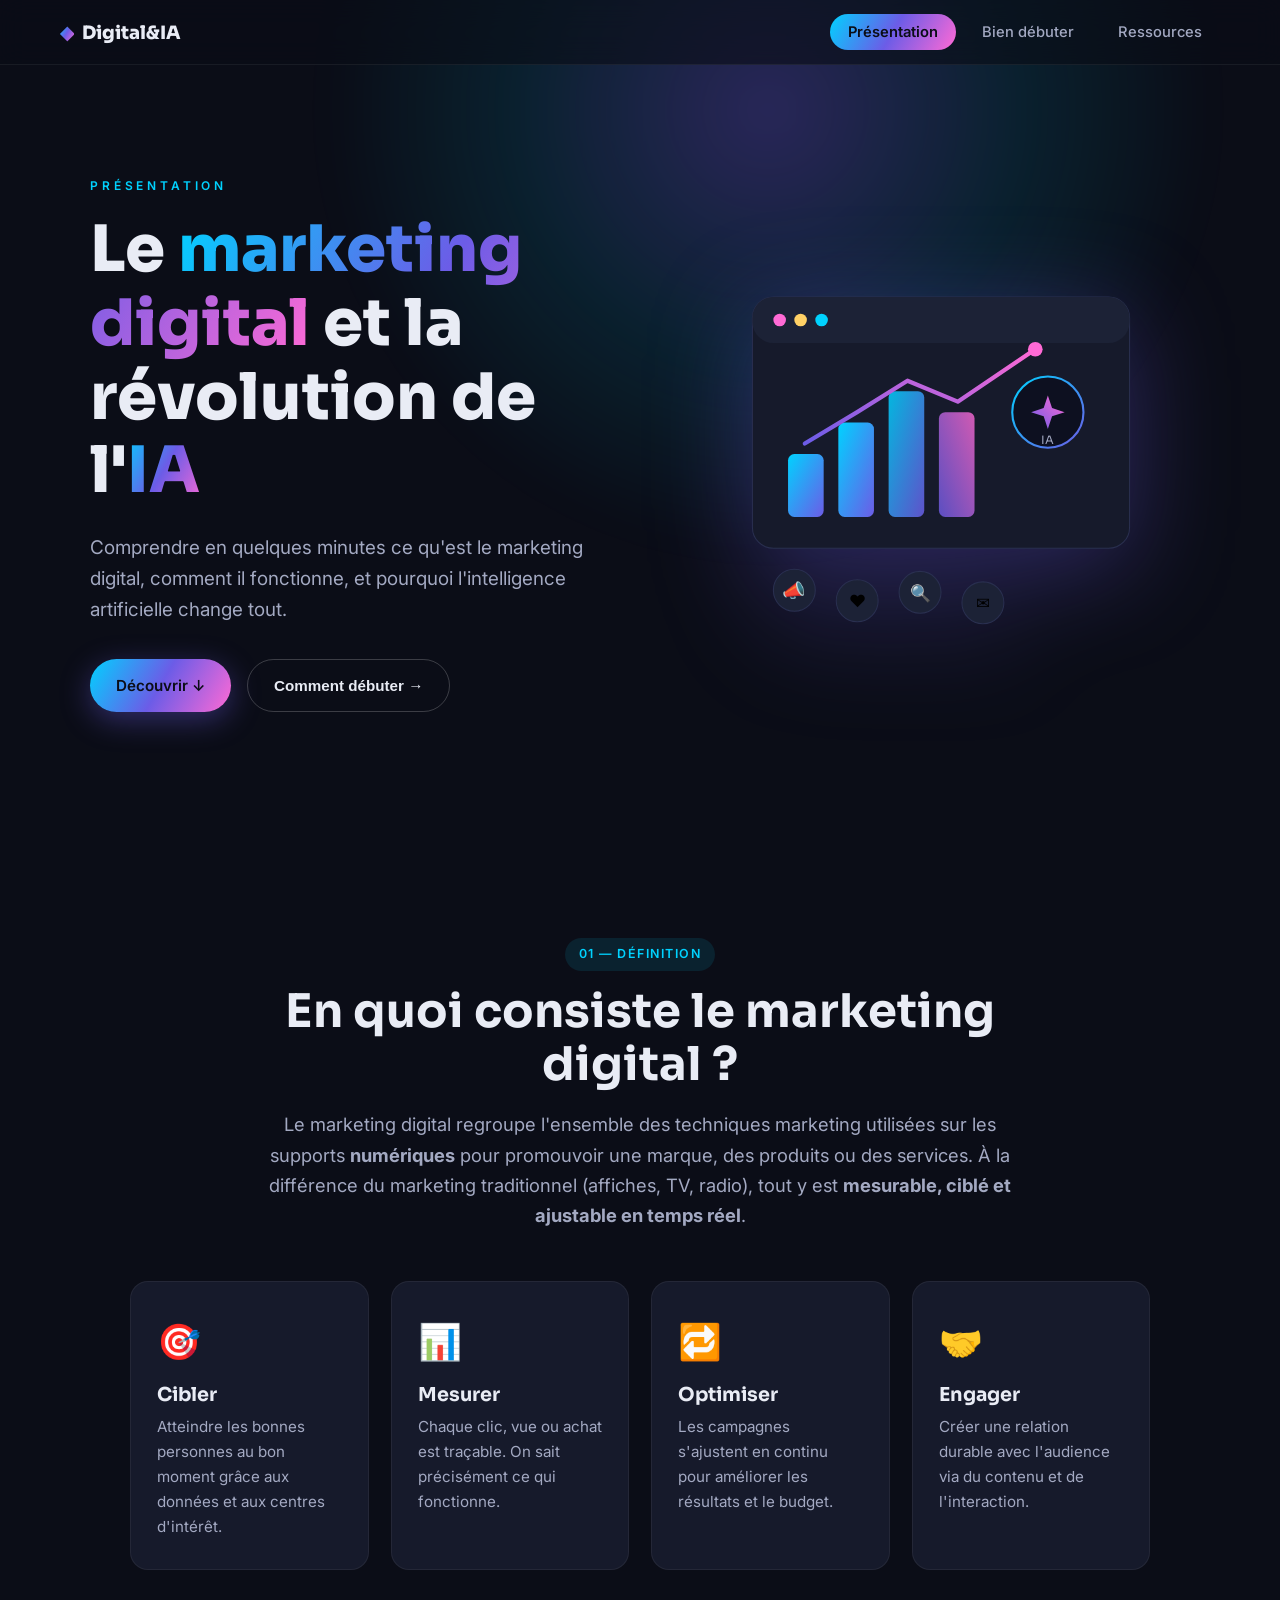
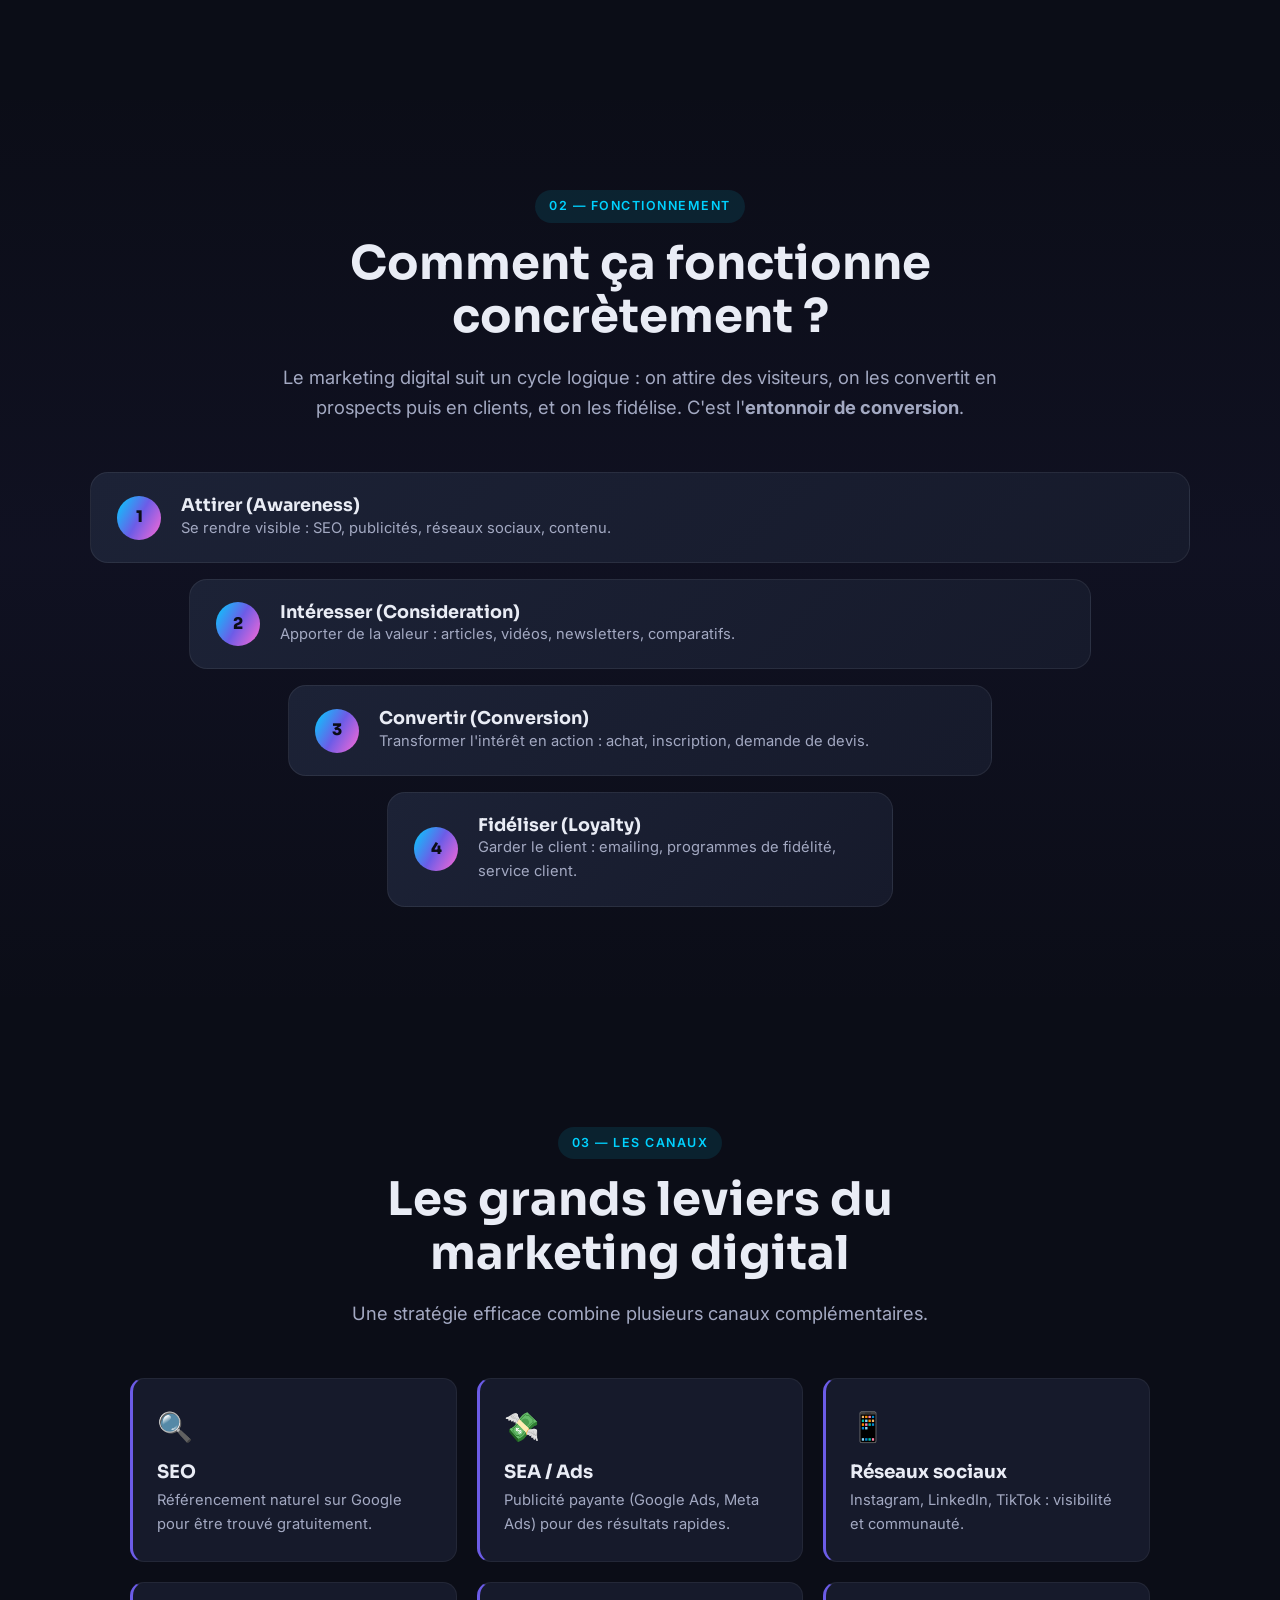
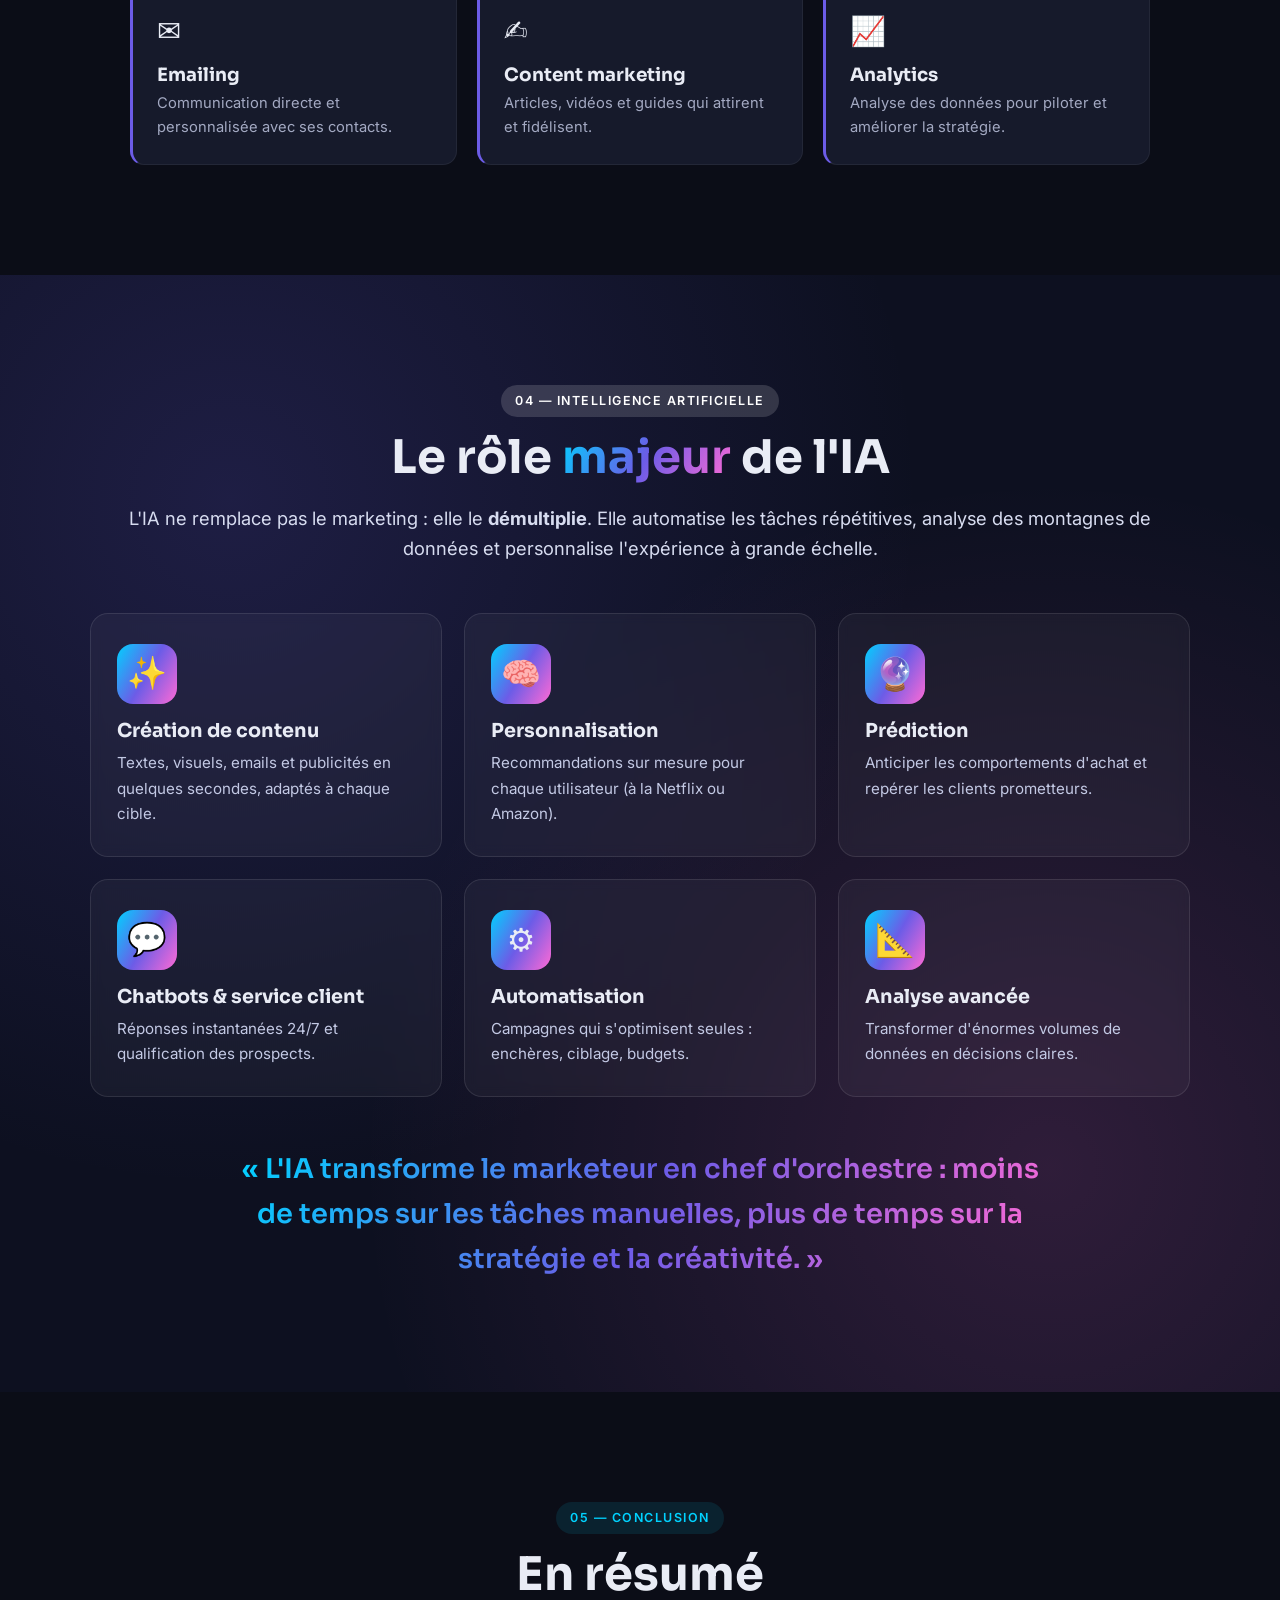
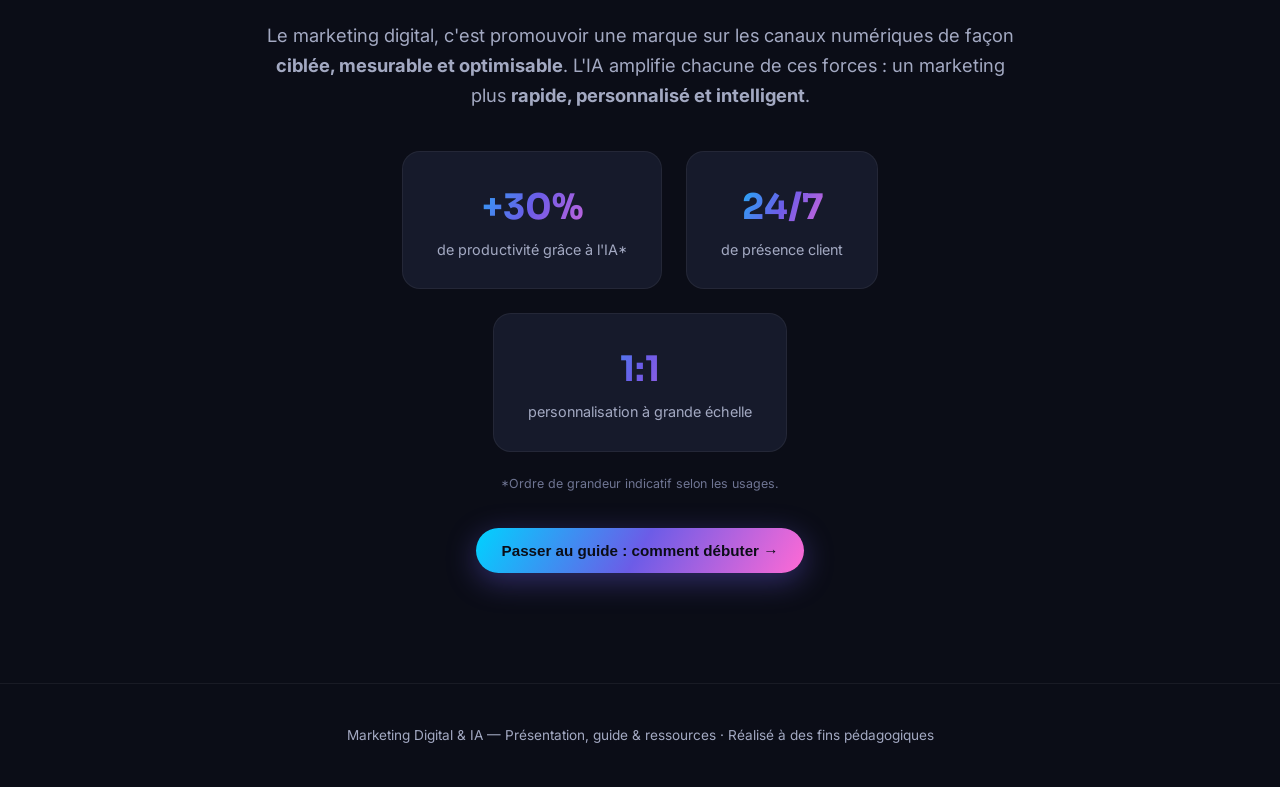
==== commit bacb1308: "Regroupe présentation, guide et ressources en une page à onglets avec illustrations et liens utiles" ====
--- a/index.html
+++ b/index.html
@@ -3,8 +3,8 @@
 <head>
   <meta charset="UTF-8" />
   <meta name="viewport" content="width=device-width, initial-scale=1.0" />
-  <meta name="description" content="Présentation claire du marketing digital : ce que c'est, comment ça fonctionne, et le rôle majeur de l'intelligence artificielle." />
-  <title>Marketing Digital &amp; IA — Comprendre l'essentiel</title>
+  <meta name="description" content="Marketing digital & IA : présentation, guide pour bien débuter et ressources utiles, le tout en une page." />
+  <title>Marketing Digital &amp; IA — Présentation, guide &amp; ressources</title>
   <link rel="preconnect" href="https://fonts.googleapis.com" />
   <link rel="preconnect" href="https://fonts.gstatic.com" crossorigin />
   <link href="https://fonts.googleapis.com/css2?family=Sora:wght@400;600;700;800&family=Inter:wght@400;500;600&display=swap" rel="stylesheet" />
@@ -17,121 +17,83 @@
       --muted: #a3a9c2;
       --accent: #6c5ce7;
       --accent-2: #00d2ff;
+      --accent-3: #ff6ad5;
       --radius: 18px;
       --maxw: 1100px;
       --grad: linear-gradient(120deg, #00d2ff 0%, #6c5ce7 50%, #ff6ad5 100%);
     }
-
     * { box-sizing: border-box; margin: 0; padding: 0; }
     html { scroll-behavior: smooth; }
-    body {
-      font-family: "Inter", system-ui, sans-serif;
-      background: var(--bg);
-      color: var(--text);
-      line-height: 1.65;
-      overflow-x: hidden;
-    }
+    body { font-family: "Inter", system-ui, sans-serif; background: var(--bg); color: var(--text); line-height: 1.65; overflow-x: hidden; }
     h1, h2, h3 { font-family: "Sora", sans-serif; line-height: 1.15; }
-    .grad {
-      background: var(--grad);
-      -webkit-background-clip: text; background-clip: text;
-      -webkit-text-fill-color: transparent;
-    }
+    .grad { background: var(--grad); -webkit-background-clip: text; background-clip: text; -webkit-text-fill-color: transparent; }
+    a { color: var(--accent-2); }
+    img, svg { max-width: 100%; }
 
     /* ---------- Navigation ---------- */
     .nav {
       position: fixed; top: 0; left: 0; right: 0; z-index: 100;
       display: flex; align-items: center; justify-content: space-between;
-      padding: 16px clamp(20px, 5vw, 60px);
-      background: rgba(11, 13, 23, 0.6);
-      backdrop-filter: blur(14px);
-      border-bottom: 1px solid rgba(255, 255, 255, 0.06);
-      transition: padding .3s ease;
+      padding: 14px clamp(20px, 5vw, 60px);
+      background: rgba(11, 13, 23, 0.62); backdrop-filter: blur(14px);
+      border-bottom: 1px solid rgba(255, 255, 255, 0.06); transition: padding .3s ease;
     }
-    .nav--scrolled { padding-top: 10px; padding-bottom: 10px; }
-    .nav__logo {
-      font-family: "Sora", sans-serif; font-weight: 800; font-size: 1.15rem;
-      color: var(--text); text-decoration: none;
-      display: flex; align-items: center; gap: 8px;
+    .nav--scrolled { padding-top: 9px; padding-bottom: 9px; }
+    .nav__logo { font-family: "Sora", sans-serif; font-weight: 800; font-size: 1.15rem; color: var(--text); text-decoration: none; display: flex; align-items: center; gap: 8px; background: none; border: 0; cursor: pointer; }
+    .nav__logo-mark { background: var(--grad); -webkit-background-clip: text; background-clip: text; -webkit-text-fill-color: transparent; }
+    .nav__tabs { display: flex; gap: 8px; align-items: center; }
+    .tab-btn {
+      font-family: "Inter", sans-serif; font-size: .92rem; font-weight: 500;
+      color: var(--muted); background: none; border: 0; cursor: pointer;
+      padding: 9px 18px; border-radius: 999px; transition: color .2s, background .2s;
     }
-    .nav__logo-mark {
-      background: var(--grad);
-      -webkit-background-clip: text; background-clip: text;
-      -webkit-text-fill-color: transparent;
-    }
-    .nav__links { display: flex; gap: 28px; }
-    .nav__links a {
-      color: var(--muted); text-decoration: none; font-size: .92rem;
-      font-weight: 500; position: relative; transition: color .2s;
-    }
-    .nav__links a::after {
-      content: ""; position: absolute; left: 0; bottom: -6px;
-      width: 0; height: 2px; background: var(--grad); transition: width .25s ease;
-    }
-    .nav__links a:hover { color: var(--text); }
-    .nav__links a:hover::after { width: 100%; }
-    .nav__links .nav__cta { color: #0b0d17; background: var(--grad); padding: 8px 16px; border-radius: 999px; font-weight: 600; }
-    .nav__links .nav__cta::after { display: none; }
-    .nav__links .nav__cta:hover { transform: translateY(-2px); }
+    .tab-btn:hover { color: var(--text); }
+    .tab-btn.is-active { color: #0b0d17; background: var(--grad); font-weight: 600; }
     .nav__burger { display: none; background: none; border: 0; cursor: pointer; flex-direction: column; gap: 5px; }
     .nav__burger span { width: 24px; height: 2px; background: var(--text); transition: .3s; }
 
+    /* ---------- Tabs panels ---------- */
+    .panel { display: none; }
+    .panel.is-active { display: block; }
+
     /* ---------- Hero ---------- */
-    .hero {
-      min-height: 100vh; display: flex; flex-direction: column;
-      align-items: center; justify-content: center; text-align: center;
-      padding: 120px 20px 60px; position: relative; overflow: hidden;
-    }
-    .hero__glow {
-      position: absolute; width: 900px; height: 900px;
-      top: -300px; left: 50%; transform: translateX(-50%);
-      background: radial-gradient(circle, rgba(108,92,231,.35), rgba(0,210,255,.12) 40%, transparent 70%);
-      filter: blur(20px); pointer-events: none; animation: float 12s ease-in-out infinite;
-    }
-    @keyframes float { 0%,100% { transform: translateX(-50%) translateY(0); } 50% { transform: translateX(-50%) translateY(30px); } }
-    .hero__content { max-width: 820px; position: relative; z-index: 2; }
-    .hero__eyebrow { letter-spacing: .35em; font-size: .75rem; color: var(--accent-2); font-weight: 600; margin-bottom: 20px; }
-    .hero__title { font-size: clamp(2.4rem, 6vw, 4.4rem); font-weight: 800; }
-    .hero__subtitle { margin: 26px auto 0; max-width: 600px; color: var(--muted); font-size: clamp(1rem, 2vw, 1.2rem); }
-    .hero__cta { margin-top: 38px; display: flex; gap: 16px; justify-content: center; flex-wrap: wrap; }
-    .hero__scroll {
-      position: absolute; bottom: 28px; left: 50%; transform: translateX(-50%);
-      font-size: .78rem; color: var(--muted); letter-spacing: .1em; animation: bob 2s ease-in-out infinite;
-    }
-    @keyframes bob { 0%,100%{transform:translate(-50%,0)} 50%{transform:translate(-50%,8px)} }
-
-    .btn {
-      display: inline-block; padding: 14px 28px; border-radius: 999px;
-      font-weight: 600; font-size: .95rem; text-decoration: none;
-      transition: transform .2s ease, box-shadow .2s ease;
-    }
+    .hero { min-height: 92vh; display: flex; align-items: center; padding: 130px clamp(20px,5vw,40px) 70px; position: relative; overflow: hidden; }
+    .hero__glow { position: absolute; width: 900px; height: 900px; top: -340px; left: 60%; transform: translateX(-50%); background: radial-gradient(circle, rgba(108,92,231,.32), rgba(0,210,255,.1) 40%, transparent 70%); filter: blur(20px); pointer-events: none; animation: float 12s ease-in-out infinite; }
+    @keyframes float { 0%,100% { transform: translateX(-50%) translateY(0); } 50% { transform: translateX(-50%) translateY(28px); } }
+    .hero__inner { max-width: var(--maxw); margin: 0 auto; width: 100%; display: grid; grid-template-columns: 1.05fr .95fr; gap: 50px; align-items: center; position: relative; z-index: 2; }
+    .hero__eyebrow { letter-spacing: .32em; font-size: .75rem; color: var(--accent-2); font-weight: 600; margin-bottom: 18px; }
+    .hero__title { font-size: clamp(2.2rem, 5vw, 4rem); font-weight: 800; }
+    .hero__subtitle { margin: 24px 0 0; max-width: 520px; color: var(--muted); font-size: clamp(1rem, 2vw, 1.18rem); }
+    .hero__cta { margin-top: 34px; display: flex; gap: 16px; flex-wrap: wrap; }
+    .hero__art { display: flex; justify-content: center; }
+    .hero__art svg { width: 100%; max-width: 440px; height: auto; filter: drop-shadow(0 20px 50px rgba(108,92,231,.35)); }
+
+    .btn { display: inline-flex; align-items: center; gap: 8px; padding: 14px 26px; border-radius: 999px; font-weight: 600; font-size: .95rem; text-decoration: none; cursor: pointer; border: 0; transition: transform .2s ease, box-shadow .2s ease; }
     .btn--primary { background: var(--grad); color: #0b0d17; box-shadow: 0 8px 30px rgba(108,92,231,.4); }
     .btn--primary:hover { transform: translateY(-3px); box-shadow: 0 12px 40px rgba(108,92,231,.55); }
-    .btn--ghost { color: var(--text); border: 1px solid rgba(255,255,255,.2); }
+    .btn--ghost { color: var(--text); border: 1px solid rgba(255,255,255,.2); background: none; }
     .btn--ghost:hover { border-color: var(--accent-2); transform: translateY(-3px); }
 
     /* ---------- Sections ---------- */
-    .section { padding: clamp(70px, 10vw, 130px) clamp(20px, 5vw, 40px); max-width: var(--maxw); margin: 0 auto; }
+    .section { padding: clamp(60px, 9vw, 110px) clamp(20px, 5vw, 40px); max-width: var(--maxw); margin: 0 auto; }
     .section--alt { background: linear-gradient(180deg, transparent, rgba(108,92,231,.05), transparent); max-width: 100%; }
     .section--alt > * { max-width: var(--maxw); margin-left: auto; margin-right: auto; }
-    .section__head { max-width: 760px; margin: 0 auto 56px; text-align: center; }
-    .section__head h2 { font-size: clamp(1.9rem, 4vw, 3rem); font-weight: 700; margin: 14px 0 18px; }
+    .section__head { max-width: 760px; margin: 0 auto 50px; text-align: center; }
+    .section__head h2 { font-size: clamp(1.8rem, 4vw, 2.9rem); font-weight: 700; margin: 14px 0 18px; }
     .lead { color: var(--muted); font-size: clamp(1rem, 1.6vw, 1.15rem); }
     .lead--light { color: #d7dcf0; }
-    .tag {
-      display: inline-block; font-size: .78rem; font-weight: 600; letter-spacing: .12em;
-      text-transform: uppercase; color: var(--accent-2);
-      background: rgba(0,210,255,.1); padding: 6px 14px; border-radius: 999px;
-    }
+    .tag { display: inline-block; font-size: .78rem; font-weight: 600; letter-spacing: .12em; text-transform: uppercase; color: var(--accent-2); background: rgba(0,210,255,.1); padding: 6px 14px; border-radius: 999px; }
     .tag--light { color: #fff; background: rgba(255,255,255,.15); }
+
+    /* two-column section with illustration */
+    .split { display: grid; grid-template-columns: 1fr 1fr; gap: 50px; align-items: center; }
+    .split__art { display: flex; justify-content: center; }
+    .split__art svg { width: 100%; max-width: 380px; height: auto; }
+    .split .section__head { text-align: left; margin: 0; }
 
     /* ---------- Cards ---------- */
     .cards { display: grid; grid-template-columns: repeat(auto-fit, minmax(220px, 1fr)); gap: 22px; }
-    .card {
-      background: var(--surface); border: 1px solid rgba(255,255,255,.06);
-      border-radius: var(--radius); padding: 30px 26px;
-      transition: transform .25s ease, border-color .25s ease;
-    }
+    .card { background: var(--surface); border: 1px solid rgba(255,255,255,.06); border-radius: var(--radius); padding: 30px 26px; transition: transform .25s ease, border-color .25s ease; }
     .card:hover { transform: translateY(-6px); border-color: rgba(108,92,231,.5); }
     .card__icon { font-size: 2.2rem; margin-bottom: 14px; }
     .card h3 { font-size: 1.2rem; margin-bottom: 8px; }
@@ -139,279 +101,554 @@
 
     /* ---------- Funnel ---------- */
     .funnel { display: flex; flex-direction: column; gap: 16px; align-items: center; }
-    .funnel__step {
-      width: var(--w); min-width: 280px; display: flex; align-items: center; gap: 20px;
-      background: linear-gradient(135deg, var(--surface-2), var(--surface));
-      border: 1px solid rgba(255,255,255,.07); border-radius: var(--radius);
-      padding: 22px 26px; transition: transform .25s;
-    }
+    .funnel__step { width: var(--w); min-width: 280px; display: flex; align-items: center; gap: 20px; background: linear-gradient(135deg, var(--surface-2), var(--surface)); border: 1px solid rgba(255,255,255,.07); border-radius: var(--radius); padding: 22px 26px; transition: transform .25s; }
     .funnel__step:hover { transform: scale(1.02); }
-    .funnel__num {
-      flex: 0 0 44px; height: 44px; display: grid; place-items: center;
-      background: var(--grad); color: #0b0d17; border-radius: 50%;
-      font-weight: 800; font-family: "Sora", sans-serif;
-    }
+    .funnel__num { flex: 0 0 44px; height: 44px; display: grid; place-items: center; background: var(--grad); color: #0b0d17; border-radius: 50%; font-weight: 800; font-family: "Sora", sans-serif; }
     .funnel__step h3 { font-size: 1.1rem; }
     .funnel__step p { color: var(--muted); font-size: .92rem; }
 
     /* ---------- Channels ---------- */
     .channels { display: grid; grid-template-columns: repeat(auto-fit, minmax(260px, 1fr)); gap: 20px; }
-    .channel {
-      background: var(--surface); border: 1px solid rgba(255,255,255,.06);
-      border-left: 3px solid var(--accent); border-radius: 14px; padding: 24px;
-      transition: transform .25s, border-left-color .25s;
-    }
+    .channel { background: var(--surface); border: 1px solid rgba(255,255,255,.06); border-left: 3px solid var(--accent); border-radius: 14px; padding: 24px; transition: transform .25s, border-left-color .25s; }
     .channel:hover { transform: translateX(6px); border-left-color: var(--accent-2); }
     .channel span { font-size: 1.8rem; }
     .channel h3 { margin: 10px 0 6px; font-size: 1.15rem; }
     .channel p { color: var(--muted); font-size: .92rem; }
 
     /* ---------- IA section ---------- */
-    .section--ia {
-      background:
-        radial-gradient(circle at 20% 20%, rgba(108,92,231,.18), transparent 50%),
-        radial-gradient(circle at 80% 80%, rgba(255,106,213,.14), transparent 50%),
-        #0d1020;
-      max-width: 100%;
-    }
+    .section--ia { background: radial-gradient(circle at 18% 20%, rgba(108,92,231,.18), transparent 50%), radial-gradient(circle at 82% 80%, rgba(255,106,213,.14), transparent 50%), #0d1020; max-width: 100%; }
     .section--ia > * { max-width: var(--maxw); margin-left: auto; margin-right: auto; }
     .ia-grid { display: grid; grid-template-columns: repeat(auto-fit, minmax(280px, 1fr)); gap: 22px; }
-    .ia-card {
-      background: rgba(255,255,255,.04); border: 1px solid rgba(255,255,255,.1);
-      border-radius: var(--radius); padding: 30px 26px; backdrop-filter: blur(6px);
-      transition: transform .25s, background .25s;
-    }
+    .ia-card { background: rgba(255,255,255,.04); border: 1px solid rgba(255,255,255,.1); border-radius: var(--radius); padding: 30px 26px; backdrop-filter: blur(6px); transition: transform .25s, background .25s; }
     .ia-card:hover { transform: translateY(-6px); background: rgba(255,255,255,.08); }
-    .ia-card__icon {
-      font-size: 2rem; width: 60px; height: 60px; display: grid; place-items: center;
-      margin-bottom: 16px; background: var(--grad); border-radius: 16px;
-    }
+    .ia-card__icon { font-size: 2rem; width: 60px; height: 60px; display: grid; place-items: center; margin-bottom: 16px; background: var(--grad); border-radius: 16px; }
     .ia-card h3 { font-size: 1.2rem; margin-bottom: 8px; }
     .ia-card p { color: #c3c9e4; font-size: .95rem; }
-    .ia-quote {
-      margin-top: 50px; text-align: center; font-family: "Sora", sans-serif;
-      font-size: clamp(1.2rem, 2.5vw, 1.7rem); font-weight: 600; max-width: 800px;
-      background: var(--grad);
-      -webkit-background-clip: text; background-clip: text; -webkit-text-fill-color: transparent;
-    }
+    .ia-quote { margin-top: 50px; text-align: center; font-family: "Sora", sans-serif; font-size: clamp(1.2rem, 2.5vw, 1.7rem); font-weight: 600; max-width: 800px; background: var(--grad); -webkit-background-clip: text; background-clip: text; -webkit-text-fill-color: transparent; }
 
     /* ---------- Conclusion ---------- */
     .conclusion { text-align: center; max-width: 760px; margin: 0 auto; }
-    .conclusion h2 { font-size: clamp(1.9rem, 4vw, 3rem); margin: 14px 0 18px; }
-    .stats { display: flex; gap: 24px; justify-content: center; flex-wrap: wrap; margin-top: 44px; }
+    .conclusion h2 { font-size: clamp(1.8rem, 4vw, 2.9rem); margin: 14px 0 18px; }
+    .stats { display: flex; gap: 24px; justify-content: center; flex-wrap: wrap; margin-top: 40px; }
     .stat { background: var(--surface); border: 1px solid rgba(255,255,255,.06); border-radius: var(--radius); padding: 26px 34px; min-width: 180px; }
     .stat strong { display: block; font-family: "Sora", sans-serif; font-size: 2.2rem; background: var(--grad); -webkit-background-clip: text; background-clip: text; -webkit-text-fill-color: transparent; }
     .stat span { color: var(--muted); font-size: .9rem; }
     .footnote { color: #6f7593; font-size: .78rem; margin-top: 22px; }
 
-    /* ---------- Footer ---------- */
+    /* ---------- Steps timeline (guide) ---------- */
+    .steps { position: relative; max-width: 760px; margin: 30px auto 0; padding-left: 34px; }
+    .steps::before { content: ""; position: absolute; left: 11px; top: 8px; bottom: 8px; width: 2px; background: linear-gradient(180deg, var(--accent-2), var(--accent), transparent); }
+    .step { position: relative; margin-bottom: 26px; }
+    .step__dot { position: absolute; left: -34px; top: 2px; width: 24px; height: 24px; border-radius: 50%; background: var(--grad); color: #0b0d17; display: grid; place-items: center; font-weight: 800; font-size: .8rem; font-family: "Sora", sans-serif; }
+    .step__card { background: var(--surface); border: 1px solid rgba(255,255,255,.07); border-radius: var(--radius); padding: 22px 26px; transition: transform .25s, border-color .25s; }
+    .step__card:hover { transform: translateX(4px); border-color: rgba(108,92,231,.5); }
+    .step__card h3 { font-size: 1.15rem; margin-bottom: 8px; }
+    .step__card p { color: var(--muted); font-size: .95rem; }
+    .step__card ul { margin: 12px 0 0 18px; color: var(--muted); font-size: .9rem; }
+    .step__card li { margin-bottom: 5px; }
+
+    /* ---------- Tools ---------- */
+    .tools { display: grid; grid-template-columns: repeat(auto-fit, minmax(220px, 1fr)); gap: 18px; }
+    .tool { background: var(--surface-2); border: 1px solid rgba(255,255,255,.06); border-left: 3px solid var(--accent); border-radius: 14px; padding: 20px 22px; }
+    .tool h3 { font-size: 1.05rem; margin-bottom: 6px; }
+    .tool p { color: var(--muted); font-size: .9rem; }
+
+    /* ---------- Mistakes ---------- */
+    .mistakes { display: grid; gap: 14px; max-width: 820px; margin: 0 auto; }
+    .mistake { display: flex; gap: 14px; align-items: flex-start; background: rgba(255,106,213,.06); border: 1px solid rgba(255,106,213,.18); border-radius: 14px; padding: 18px 20px; }
+    .mistake span { font-size: 1.3rem; flex: 0 0 auto; }
+    .mistake p { font-size: .95rem; }
+    .mistake strong { color: #ffb3ec; }
+
+    /* ---------- Checklist ---------- */
+    .checklist { background: var(--surface); border: 1px solid rgba(255,255,255,.07); border-radius: var(--radius); padding: 26px clamp(22px, 4vw, 40px); max-width: 760px; margin: 0 auto; }
+    .checklist label { display: flex; gap: 14px; align-items: flex-start; padding: 12px 0; border-bottom: 1px solid rgba(255,255,255,.05); cursor: pointer; }
+    .checklist label:last-child { border-bottom: 0; }
+    .checklist input { appearance: none; flex: 0 0 22px; height: 22px; margin-top: 2px; border: 2px solid var(--muted); border-radius: 6px; cursor: pointer; position: relative; transition: .2s; }
+    .checklist input:checked { background: var(--grad); border-color: transparent; }
+    .checklist input:checked::after { content: "✓"; position: absolute; inset: 0; display: grid; place-items: center; color: #0b0d17; font-weight: 800; font-size: .8rem; }
+    .checklist input:checked + span { color: var(--muted); text-decoration: line-through; }
+    .checklist span { font-size: .98rem; }
+
+    /* ---------- Resources ---------- */
+    .res-grid { display: grid; grid-template-columns: repeat(auto-fit, minmax(280px, 1fr)); gap: 20px; }
+    .res { display: block; text-decoration: none; color: inherit; background: var(--surface); border: 1px solid rgba(255,255,255,.07); border-radius: var(--radius); padding: 24px 26px; transition: transform .25s, border-color .25s; }
+    .res:hover { transform: translateY(-5px); border-color: var(--accent-2); }
+    .res__top { display: flex; align-items: center; gap: 12px; margin-bottom: 10px; }
+    .res__badge { font-size: .7rem; font-weight: 700; letter-spacing: .08em; text-transform: uppercase; padding: 4px 10px; border-radius: 999px; }
+    .res__badge--site { color: #0b0d17; background: var(--accent-2); }
+    .res__badge--video { color: #fff; background: var(--accent-3); }
+    .res__badge--cours { color: #0b0d17; background: #ffd166; }
+    .res h3 { font-size: 1.12rem; }
+    .res p { color: var(--muted); font-size: .92rem; margin-top: 6px; }
+    .res__link { display: inline-block; margin-top: 12px; color: var(--accent-2); font-size: .88rem; font-weight: 600; }
+
+    /* ---------- Footer & CTA ---------- */
+    .cta-box { text-align: center; max-width: 760px; margin: 0 auto; background: radial-gradient(circle at 50% 0%, rgba(108,92,231,.2), transparent 70%); border: 1px solid rgba(255,255,255,.08); border-radius: var(--radius); padding: 46px 30px; }
+    .cta-box h2 { margin-bottom: 12px; }
+    .cta-box p { color: var(--muted); max-width: 520px; margin: 0 auto 24px; }
     .footer { text-align: center; padding: 40px 20px; color: var(--muted); font-size: .85rem; border-top: 1px solid rgba(255,255,255,.06); }
 
-    /* ---------- Reveal animation ---------- */
-    .reveal { opacity: 0; transform: translateY(40px); transition: opacity .7s ease, transform .7s ease; }
+    /* ---------- Reveal ---------- */
+    .reveal { opacity: 0; transform: translateY(34px); transition: opacity .6s ease, transform .6s ease; }
     .reveal.is-visible { opacity: 1; transform: none; }
 
     /* ---------- Responsive ---------- */
+    @media (max-width: 860px) {
+      .hero__inner, .split { grid-template-columns: 1fr; }
+      .hero__art { order: -1; }
+      .split__art { order: -1; }
+      .split .section__head { text-align: center; }
+    }
     @media (max-width: 760px) {
-      .nav__links {
-        position: fixed; top: 62px; right: 0; flex-direction: column; gap: 0;
-        background: rgba(13,16,32,.97); backdrop-filter: blur(14px);
-        width: 240px; padding: 10px 0;
-        border-left: 1px solid rgba(255,255,255,.08); border-bottom: 1px solid rgba(255,255,255,.08);
-        transform: translateX(100%); transition: transform .3s ease;
-      }
-      .nav__links.is-open { transform: translateX(0); }
-      .nav__links a { padding: 14px 24px; }
+      .nav__tabs { position: fixed; top: 60px; right: 0; flex-direction: column; gap: 0; align-items: stretch; background: rgba(13,16,32,.97); backdrop-filter: blur(14px); width: 230px; padding: 10px; border-left: 1px solid rgba(255,255,255,.08); border-bottom: 1px solid rgba(255,255,255,.08); transform: translateX(100%); transition: transform .3s ease; }
+      .nav__tabs.is-open { transform: translateX(0); }
+      .tab-btn { text-align: left; }
       .nav__burger { display: flex; }
-      .funnel__step { width: 100% !important; }
     }
-    @media (prefers-reduced-motion: reduce) {
-      * { animation: none !important; scroll-behavior: auto; }
-      .reveal { opacity: 1; transform: none; }
-    }
+    @media (prefers-reduced-motion: reduce) { * { animation: none !important; scroll-behavior: auto; } .reveal { opacity: 1; transform: none; } }
   </style>
 </head>
 <body>
   <!-- Navigation -->
   <header class="nav" id="nav">
-    <a href="#accueil" class="nav__logo">
-      <span class="nav__logo-mark">◆</span> Digital&amp;IA
-    </a>
-    <nav class="nav__links" id="navLinks">
-      <a href="#definition">C'est quoi&nbsp;?</a>
-      <a href="#fonctionnement">Comment ça marche</a>
-      <a href="#canaux">Les canaux</a>
-      <a href="#ia">Le rôle de l'IA</a>
-      <a href="#conclusion">Conclusion</a>
-      <a href="guide.html" class="nav__cta">Guide pour débuter →</a>
+    <button class="nav__logo" data-tab="presentation"><span class="nav__logo-mark">◆</span> Digital&amp;IA</button>
+    <nav class="nav__tabs" id="navTabs">
+      <button class="tab-btn is-active" data-tab="presentation">Présentation</button>
+      <button class="tab-btn" data-tab="debuter">Bien débuter</button>
+      <button class="tab-btn" data-tab="ressources">Ressources</button>
     </nav>
-    <button class="nav__burger" id="burger" aria-label="Ouvrir le menu">
-      <span></span><span></span><span></span>
-    </button>
+    <button class="nav__burger" id="burger" aria-label="Ouvrir le menu"><span></span><span></span><span></span></button>
   </header>
 
-  <!-- Hero -->
-  <section class="hero" id="accueil">
-    <div class="hero__glow"></div>
-    <div class="hero__content reveal">
-      <p class="hero__eyebrow">PRÉSENTATION</p>
-      <h1 class="hero__title">
-        Le <span class="grad">marketing digital</span><br />
-        et la révolution de l'<span class="grad">IA</span>
-      </h1>
-      <p class="hero__subtitle">
-        Comprendre en quelques minutes ce qu'est le marketing digital,
-        comment il fonctionne concrètement, et pourquoi l'intelligence
-        artificielle est en train de tout changer.
-      </p>
-      <div class="hero__cta">
-        <a href="#definition" class="btn btn--primary">Découvrir</a>
-        <a href="#ia" class="btn btn--ghost">Le rôle de l'IA →</a>
-      </div>
-    </div>
-    <div class="hero__scroll">↓ défiler</div>
-  </section>
-
-  <!-- Définition -->
-  <section class="section" id="definition">
-    <div class="section__head reveal">
-      <span class="tag">01 — Définition</span>
-      <h2>En quoi consiste le marketing digital&nbsp;?</h2>
-      <p class="lead">
-        Le marketing digital regroupe l'ensemble des techniques marketing
-        utilisées sur les supports et canaux <strong>numériques</strong> pour
-        promouvoir une marque, des produits ou des services. À la différence
-        du marketing traditionnel (affiches, TV, radio), tout y est
-        <strong>mesurable, ciblé et ajustable en temps réel</strong>.
-      </p>
-    </div>
-    <div class="cards reveal">
-      <article class="card"><div class="card__icon">🎯</div><h3>Cibler</h3><p>Atteindre les bonnes personnes au bon moment grâce aux données et aux centres d'intérêt.</p></article>
-      <article class="card"><div class="card__icon">📊</div><h3>Mesurer</h3><p>Chaque clic, vue ou achat est traçable. On sait précisément ce qui fonctionne.</p></article>
-      <article class="card"><div class="card__icon">🔁</div><h3>Optimiser</h3><p>Les campagnes s'ajustent en continu pour améliorer les résultats et le budget.</p></article>
-      <article class="card"><div class="card__icon">🤝</div><h3>Engager</h3><p>Créer une relation durable avec l'audience via du contenu et de l'interaction.</p></article>
-    </div>
-  </section>
-
-  <!-- Fonctionnement -->
-  <section class="section section--alt" id="fonctionnement">
-    <div class="section__head reveal">
-      <span class="tag">02 — Fonctionnement</span>
-      <h2>Comment ça fonctionne concrètement&nbsp;?</h2>
-      <p class="lead">
-        Le marketing digital suit un cycle logique. On attire des visiteurs,
-        on les convertit en prospects puis en clients, et on les fidélise.
-        C'est ce qu'on appelle l'<strong>entonnoir de conversion</strong>.
-      </p>
-    </div>
-    <div class="funnel reveal">
-      <div class="funnel__step" style="--w:100%"><span class="funnel__num">1</span><div><h3>Attirer (Awareness)</h3><p>Se rendre visible : SEO, publicités, réseaux sociaux, contenu.</p></div></div>
-      <div class="funnel__step" style="--w:82%"><span class="funnel__num">2</span><div><h3>Intéresser (Consideration)</h3><p>Apporter de la valeur : articles, vidéos, newsletters, comparatifs.</p></div></div>
-      <div class="funnel__step" style="--w:64%"><span class="funnel__num">3</span><div><h3>Convertir (Conversion)</h3><p>Transformer l'intérêt en action : achat, inscription, demande de devis.</p></div></div>
-      <div class="funnel__step" style="--w:46%"><span class="funnel__num">4</span><div><h3>Fidéliser (Loyalty)</h3><p>Garder le client : emailing, programmes de fidélité, service client.</p></div></div>
-    </div>
-  </section>
-
-  <!-- Canaux -->
-  <section class="section" id="canaux">
-    <div class="section__head reveal">
-      <span class="tag">03 — Les canaux</span>
-      <h2>Les grands leviers du marketing digital</h2>
-      <p class="lead">Une stratégie efficace combine plusieurs canaux complémentaires.</p>
-    </div>
-    <div class="channels reveal">
-      <div class="channel"><span>🔍</span><h3>SEO</h3><p>Référencement naturel sur Google pour être trouvé gratuitement.</p></div>
-      <div class="channel"><span>💸</span><h3>SEA / Ads</h3><p>Publicité payante (Google Ads, Meta Ads) pour des résultats rapides.</p></div>
-      <div class="channel"><span>📱</span><h3>Réseaux sociaux</h3><p>Instagram, LinkedIn, TikTok : visibilité et communauté.</p></div>
-      <div class="channel"><span>✉️</span><h3>Emailing</h3><p>Communication directe et personnalisée avec ses contacts.</p></div>
-      <div class="channel"><span>✍️</span><h3>Content marketing</h3><p>Articles, vidéos et guides qui attirent et fidélisent.</p></div>
-      <div class="channel"><span>📈</span><h3>Analytics</h3><p>Analyse des données pour piloter et améliorer la stratégie.</p></div>
-    </div>
-  </section>
-
-  <!-- IA -->
-  <section class="section section--ia" id="ia">
-    <div class="section__head reveal">
-      <span class="tag tag--light">04 — Intelligence artificielle</span>
-      <h2>Le rôle <span class="grad">majeur</span> de l'IA</h2>
-      <p class="lead lead--light">
-        L'IA ne remplace pas le marketing : elle le <strong>démultiplie</strong>.
-        Elle automatise les tâches répétitives, analyse des montagnes de
-        données et personnalise l'expérience à grande échelle — ce qu'aucune
-        équipe humaine ne pourrait faire seule.
-      </p>
-    </div>
-    <div class="ia-grid reveal">
-      <article class="ia-card"><div class="ia-card__icon">✨</div><h3>Création de contenu</h3><p>Génération de textes, visuels, emails et publicités en quelques secondes, adaptés à chaque cible.</p></article>
-      <article class="ia-card"><div class="ia-card__icon">🧠</div><h3>Personnalisation</h3><p>Recommandations sur mesure pour chaque utilisateur (à la manière de Netflix ou Amazon).</p></article>
-      <article class="ia-card"><div class="ia-card__icon">🔮</div><h3>Prédiction</h3><p>Anticiper les comportements d'achat et identifier les clients les plus prometteurs.</p></article>
-      <article class="ia-card"><div class="ia-card__icon">💬</div><h3>Chatbots &amp; service client</h3><p>Réponses instantanées 24/7, qualification des prospects et support automatisé.</p></article>
-      <article class="ia-card"><div class="ia-card__icon">⚙️</div><h3>Automatisation</h3><p>Campagnes qui s'optimisent seules : enchères, ciblage et budgets ajustés en continu.</p></article>
-      <article class="ia-card"><div class="ia-card__icon">📐</div><h3>Analyse avancée</h3><p>Traiter d'énormes volumes de données pour transformer le bruit en décisions claires.</p></article>
-    </div>
-    <div class="ia-quote reveal">
-      <p>« L'IA transforme le marketeur en chef d'orchestre&nbsp;:
-      moins de temps sur les tâches manuelles, plus de temps sur la stratégie et la créativité. »</p>
-    </div>
-  </section>
-
-  <!-- Conclusion -->
-  <section class="section" id="conclusion">
-    <div class="conclusion reveal">
-      <span class="tag">05 — Conclusion</span>
-      <h2>En résumé</h2>
-      <p class="lead">
-        Le marketing digital, c'est promouvoir une marque sur les canaux
-        numériques de façon <strong>ciblée, mesurable et optimisable</strong>.
-        L'intelligence artificielle vient amplifier chacune de ces forces :
-        elle rend le marketing plus <strong>rapide, personnalisé et
-        intelligent</strong>. Maîtriser ces deux mondes ensemble, c'est
-        l'avantage décisif de demain.
-      </p>
-      <div class="stats">
-        <div class="stat"><strong>+30%</strong><span>de productivité grâce à l'IA*</span></div>
-        <div class="stat"><strong>24/7</strong><span>de présence client</span></div>
-        <div class="stat"><strong>1:1</strong><span>personnalisation à grande échelle</span></div>
-      </div>
-      <p class="footnote">*Ordre de grandeur indicatif selon les usages.</p>
-      <div class="hero__cta" style="margin-top:36px">
-        <a href="guide.html" class="btn btn--primary">Guide : comment débuter →</a>
-      </div>
-    </div>
-  </section>
+  <!-- ============ ONGLET 1 : PRÉSENTATION ============ -->
+  <main class="panel is-active" id="panel-presentation">
+    <!-- Hero -->
+    <section class="hero">
+      <div class="hero__glow"></div>
+      <div class="hero__inner">
+        <div class="hero__text reveal">
+          <p class="hero__eyebrow">PRÉSENTATION</p>
+          <h1 class="hero__title">Le <span class="grad">marketing digital</span> et la révolution de l'<span class="grad">IA</span></h1>
+          <p class="hero__subtitle">Comprendre en quelques minutes ce qu'est le marketing digital, comment il fonctionne, et pourquoi l'intelligence artificielle change tout.</p>
+          <div class="hero__cta">
+            <a href="#definition" class="btn btn--primary">Découvrir ↓</a>
+            <button class="btn btn--ghost" data-tab="debuter">Comment débuter →</button>
+          </div>
+        </div>
+        <div class="hero__art reveal">
+          <!-- Illustration : dashboard marketing + IA -->
+          <svg viewBox="0 0 420 360" role="img" aria-label="Tableau de bord marketing avec graphique de croissance et IA">
+            <defs>
+              <linearGradient id="g1" x1="0" y1="0" x2="1" y2="1">
+                <stop offset="0" stop-color="#00d2ff"/><stop offset="1" stop-color="#6c5ce7"/>
+              </linearGradient>
+              <linearGradient id="g2" x1="0" y1="1" x2="1" y2="0">
+                <stop offset="0" stop-color="#6c5ce7"/><stop offset="1" stop-color="#ff6ad5"/>
+              </linearGradient>
+            </defs>
+            <rect x="30" y="40" width="360" height="240" rx="20" fill="#161a2b" stroke="#2a3050"/>
+            <rect x="30" y="40" width="360" height="44" rx="20" fill="#1c2236"/>
+            <circle cx="56" cy="62" r="6" fill="#ff6ad5"/><circle cx="76" cy="62" r="6" fill="#ffd166"/><circle cx="96" cy="62" r="6" fill="#00d2ff"/>
+            <!-- bars -->
+            <rect x="64" y="190" width="34" height="60" rx="6" fill="url(#g1)"/>
+            <rect x="112" y="160" width="34" height="90" rx="6" fill="url(#g1)"/>
+            <rect x="160" y="130" width="34" height="120" rx="6" fill="url(#g1)" opacity=".85"/>
+            <rect x="208" y="150" width="34" height="100" rx="6" fill="url(#g2)" opacity=".8"/>
+            <!-- growth line -->
+            <polyline points="80,180 130,150 178,120 226,140 300,90" fill="none" stroke="url(#g2)" stroke-width="4" stroke-linecap="round" stroke-linejoin="round"/>
+            <circle cx="300" cy="90" r="7" fill="#ff6ad5"/>
+            <!-- AI spark node -->
+            <g transform="translate(312,150)">
+              <circle r="34" fill="#0d1020" stroke="url(#g1)" stroke-width="2"/>
+              <path d="M0,-16 L4,-4 16,0 4,4 0,16 -4,4 -16,0 -4,-4 Z" fill="url(#g2)"/>
+              <text x="0" y="30" text-anchor="middle" font-family="Sora,sans-serif" font-size="11" fill="#a3a9c2">IA</text>
+            </g>
+            <!-- floating social bubbles -->
+            <circle cx="70" cy="320" r="20" fill="#1c2236" stroke="#2a3050"/><text x="70" y="326" text-anchor="middle" font-size="18">📣</text>
+            <circle cx="130" cy="330" r="20" fill="#1c2236" stroke="#2a3050"/><text x="130" y="336" text-anchor="middle" font-size="16">❤️</text>
+            <circle cx="190" cy="322" r="20" fill="#1c2236" stroke="#2a3050"/><text x="190" y="328" text-anchor="middle" font-size="16">🔍</text>
+            <circle cx="250" cy="332" r="20" fill="#1c2236" stroke="#2a3050"/><text x="250" y="338" text-anchor="middle" font-size="16">✉️</text>
+          </svg>
+        </div>
+      </div>
+    </section>
+
+    <!-- Définition -->
+    <section class="section" id="definition">
+      <div class="section__head reveal">
+        <span class="tag">01 — Définition</span>
+        <h2>En quoi consiste le marketing digital&nbsp;?</h2>
+        <p class="lead">Le marketing digital regroupe l'ensemble des techniques marketing utilisées sur les supports <strong>numériques</strong> pour promouvoir une marque, des produits ou des services. À la différence du marketing traditionnel (affiches, TV, radio), tout y est <strong>mesurable, ciblé et ajustable en temps réel</strong>.</p>
+      </div>
+      <div class="cards reveal">
+        <article class="card"><div class="card__icon">🎯</div><h3>Cibler</h3><p>Atteindre les bonnes personnes au bon moment grâce aux données et aux centres d'intérêt.</p></article>
+        <article class="card"><div class="card__icon">📊</div><h3>Mesurer</h3><p>Chaque clic, vue ou achat est traçable. On sait précisément ce qui fonctionne.</p></article>
+        <article class="card"><div class="card__icon">🔁</div><h3>Optimiser</h3><p>Les campagnes s'ajustent en continu pour améliorer les résultats et le budget.</p></article>
+        <article class="card"><div class="card__icon">🤝</div><h3>Engager</h3><p>Créer une relation durable avec l'audience via du contenu et de l'interaction.</p></article>
+      </div>
+    </section>
+
+    <!-- Fonctionnement -->
+    <section class="section section--alt" id="fonctionnement">
+      <div class="section__head reveal">
+        <span class="tag">02 — Fonctionnement</span>
+        <h2>Comment ça fonctionne concrètement&nbsp;?</h2>
+        <p class="lead">Le marketing digital suit un cycle logique : on attire des visiteurs, on les convertit en prospects puis en clients, et on les fidélise. C'est l'<strong>entonnoir de conversion</strong>.</p>
+      </div>
+      <div class="funnel reveal">
+        <div class="funnel__step" style="--w:100%"><span class="funnel__num">1</span><div><h3>Attirer (Awareness)</h3><p>Se rendre visible : SEO, publicités, réseaux sociaux, contenu.</p></div></div>
+        <div class="funnel__step" style="--w:82%"><span class="funnel__num">2</span><div><h3>Intéresser (Consideration)</h3><p>Apporter de la valeur : articles, vidéos, newsletters, comparatifs.</p></div></div>
+        <div class="funnel__step" style="--w:64%"><span class="funnel__num">3</span><div><h3>Convertir (Conversion)</h3><p>Transformer l'intérêt en action : achat, inscription, demande de devis.</p></div></div>
+        <div class="funnel__step" style="--w:46%"><span class="funnel__num">4</span><div><h3>Fidéliser (Loyalty)</h3><p>Garder le client : emailing, programmes de fidélité, service client.</p></div></div>
+      </div>
+    </section>
+
+    <!-- Canaux -->
+    <section class="section" id="canaux">
+      <div class="section__head reveal">
+        <span class="tag">03 — Les canaux</span>
+        <h2>Les grands leviers du marketing digital</h2>
+        <p class="lead">Une stratégie efficace combine plusieurs canaux complémentaires.</p>
+      </div>
+      <div class="channels reveal">
+        <div class="channel"><span>🔍</span><h3>SEO</h3><p>Référencement naturel sur Google pour être trouvé gratuitement.</p></div>
+        <div class="channel"><span>💸</span><h3>SEA / Ads</h3><p>Publicité payante (Google Ads, Meta Ads) pour des résultats rapides.</p></div>
+        <div class="channel"><span>📱</span><h3>Réseaux sociaux</h3><p>Instagram, LinkedIn, TikTok : visibilité et communauté.</p></div>
+        <div class="channel"><span>✉️</span><h3>Emailing</h3><p>Communication directe et personnalisée avec ses contacts.</p></div>
+        <div class="channel"><span>✍️</span><h3>Content marketing</h3><p>Articles, vidéos et guides qui attirent et fidélisent.</p></div>
+        <div class="channel"><span>📈</span><h3>Analytics</h3><p>Analyse des données pour piloter et améliorer la stratégie.</p></div>
+      </div>
+    </section>
+
+    <!-- IA -->
+    <section class="section section--ia" id="ia">
+      <div class="section__head reveal">
+        <span class="tag tag--light">04 — Intelligence artificielle</span>
+        <h2>Le rôle <span class="grad">majeur</span> de l'IA</h2>
+        <p class="lead lead--light">L'IA ne remplace pas le marketing : elle le <strong>démultiplie</strong>. Elle automatise les tâches répétitives, analyse des montagnes de données et personnalise l'expérience à grande échelle.</p>
+      </div>
+      <div class="ia-grid reveal">
+        <article class="ia-card"><div class="ia-card__icon">✨</div><h3>Création de contenu</h3><p>Textes, visuels, emails et publicités en quelques secondes, adaptés à chaque cible.</p></article>
+        <article class="ia-card"><div class="ia-card__icon">🧠</div><h3>Personnalisation</h3><p>Recommandations sur mesure pour chaque utilisateur (à la Netflix ou Amazon).</p></article>
+        <article class="ia-card"><div class="ia-card__icon">🔮</div><h3>Prédiction</h3><p>Anticiper les comportements d'achat et repérer les clients prometteurs.</p></article>
+        <article class="ia-card"><div class="ia-card__icon">💬</div><h3>Chatbots &amp; service client</h3><p>Réponses instantanées 24/7 et qualification des prospects.</p></article>
+        <article class="ia-card"><div class="ia-card__icon">⚙️</div><h3>Automatisation</h3><p>Campagnes qui s'optimisent seules : enchères, ciblage, budgets.</p></article>
+        <article class="ia-card"><div class="ia-card__icon">📐</div><h3>Analyse avancée</h3><p>Transformer d'énormes volumes de données en décisions claires.</p></article>
+      </div>
+      <div class="ia-quote reveal"><p>« L'IA transforme le marketeur en chef d'orchestre : moins de temps sur les tâches manuelles, plus de temps sur la stratégie et la créativité. »</p></div>
+    </section>
+
+    <!-- Conclusion -->
+    <section class="section">
+      <div class="conclusion reveal">
+        <span class="tag">05 — Conclusion</span>
+        <h2>En résumé</h2>
+        <p class="lead">Le marketing digital, c'est promouvoir une marque sur les canaux numériques de façon <strong>ciblée, mesurable et optimisable</strong>. L'IA amplifie chacune de ces forces : un marketing plus <strong>rapide, personnalisé et intelligent</strong>.</p>
+        <div class="stats">
+          <div class="stat"><strong>+30%</strong><span>de productivité grâce à l'IA*</span></div>
+          <div class="stat"><strong>24/7</strong><span>de présence client</span></div>
+          <div class="stat"><strong>1:1</strong><span>personnalisation à grande échelle</span></div>
+        </div>
+        <p class="footnote">*Ordre de grandeur indicatif selon les usages.</p>
+        <div class="hero__cta" style="justify-content:center;margin-top:34px">
+          <button class="btn btn--primary" data-tab="debuter">Passer au guide : comment débuter →</button>
+        </div>
+      </div>
+    </section>
+  </main>
+
+  <!-- ============ ONGLET 2 : BIEN DÉBUTER ============ -->
+  <main class="panel" id="panel-debuter">
+    <!-- Hero -->
+    <section class="hero" style="min-height:auto;padding-bottom:30px">
+      <div class="hero__glow"></div>
+      <div class="hero__inner">
+        <div class="hero__text reveal">
+          <p class="hero__eyebrow">GUIDE DU DÉBUTANT</p>
+          <h1 class="hero__title">Bien se lancer en <span class="grad">marketing digital</span></h1>
+          <p class="hero__subtitle">Un parcours simple, étape par étape, pour démarrer du bon pied — même en partant de zéro. Pas de jargon, que du concret.</p>
+          <div class="hero__cta">
+            <a href="#etapes" class="btn btn--primary">Voir les étapes ↓</a>
+            <button class="btn btn--ghost" data-tab="ressources">Ressources utiles →</button>
+          </div>
+        </div>
+        <div class="hero__art reveal">
+          <!-- Illustration : fusée qui décolle -->
+          <svg viewBox="0 0 360 360" role="img" aria-label="Fusée qui décolle">
+            <defs>
+              <linearGradient id="r1" x1="0" y1="0" x2="0" y2="1"><stop offset="0" stop-color="#00d2ff"/><stop offset="1" stop-color="#6c5ce7"/></linearGradient>
+              <linearGradient id="r2" x1="0" y1="0" x2="0" y2="1"><stop offset="0" stop-color="#ffd166"/><stop offset="1" stop-color="#ff6ad5"/></linearGradient>
+            </defs>
+            <circle cx="180" cy="180" r="150" fill="#0d1020"/>
+            <circle cx="100" cy="90" r="3" fill="#fff" opacity=".8"/><circle cx="260" cy="80" r="2.5" fill="#fff" opacity=".7"/><circle cx="290" cy="160" r="2" fill="#fff" opacity=".6"/><circle cx="80" cy="220" r="2.5" fill="#fff" opacity=".6"/><circle cx="250" cy="270" r="2" fill="#fff" opacity=".7"/>
+            <!-- rocket body -->
+            <g transform="rotate(35 180 180)">
+              <path d="M180,70 C210,100 220,150 220,200 L140,200 C140,150 150,100 180,70 Z" fill="url(#r1)"/>
+              <circle cx="180" cy="140" r="20" fill="#0d1020"/><circle cx="180" cy="140" r="11" fill="#ff6ad5"/>
+              <path d="M140,200 L110,235 L140,225 Z" fill="#6c5ce7"/>
+              <path d="M220,200 L250,235 L220,225 Z" fill="#6c5ce7"/>
+              <path d="M150,225 L180,300 L210,225 Z" fill="url(#r2)"/>
+              <path d="M163,225 L180,270 L197,225 Z" fill="#ffd166"/>
+            </g>
+          </svg>
+        </div>
+      </div>
+    </section>
+
+    <!-- Étapes -->
+    <section class="section" id="etapes">
+      <div class="section__head reveal">
+        <span class="tag">Le parcours</span>
+        <h2>Les 7 étapes pour démarrer</h2>
+        <p class="lead">Suis-les dans l'ordre : chaque étape prépare la suivante.</p>
+      </div>
+      <div class="steps">
+        <div class="step reveal"><div class="step__dot">1</div><div class="step__card"><h3>🎯 Définir ton objectif</h3><p>Sache <strong>pourquoi</strong> tu fais du marketing : vendre, te faire connaître, récupérer des contacts ?</p><ul><li>Fixe un objectif clair et chiffré (ex : « 50 inscriptions/mois »).</li><li>Méthode SMART : Spécifique, Mesurable, Atteignable, Réaliste, Temporel.</li></ul></div></div>
+        <div class="step reveal"><div class="step__dot">2</div><div class="step__card"><h3>👤 Connaître ta cible (persona)</h3><p>À qui tu parles change tout : le ton, les canaux, le message.</p><ul><li>Décris ton client idéal : besoins, problèmes, où il passe son temps en ligne.</li><li>Donne-lui un nom et une fiche pour le garder en tête.</li></ul></div></div>
+        <div class="step reveal"><div class="step__dot">3</div><div class="step__card"><h3>📍 Choisir 1 ou 2 canaux (pas 10 !)</h3><p>Mieux vaut être bon sur un canal que médiocre partout.</p><ul><li>B2B → LinkedIn + SEO. Grand public/visuel → Instagram, TikTok.</li><li>Commence petit, maîtrise, puis élargis.</li></ul></div></div>
+        <div class="step reveal"><div class="step__dot">4</div><div class="step__card"><h3>✍️ Créer du contenu utile</h3><p>Le contenu est le carburant. Apporte de la valeur avant de vendre.</p><ul><li>Réponds aux questions que se pose ta cible.</li><li>Garde un rythme régulier et tenable.</li></ul></div></div>
+        <div class="step reveal"><div class="step__dot">5</div><div class="step__card"><h3>🤖 S'appuyer sur l'IA dès le départ</h3><p>L'IA fait gagner un temps fou quand on débute et qu'on est seul.</p><ul><li>Idées, premiers jets, visuels, titres.</li><li>Relecture, traduction, adaptation à plusieurs formats.</li></ul></div></div>
+        <div class="step reveal"><div class="step__dot">6</div><div class="step__card"><h3>📊 Mesurer les résultats</h3><p>Sans mesure, tu navigues à l'aveugle.</p><ul><li>Trafic, taux de clic, taux de conversion, coût par contact.</li><li>Installe un outil d'analyse gratuit dès le jour 1.</li></ul></div></div>
+        <div class="step reveal"><div class="step__dot">7</div><div class="step__card"><h3>🔄 Tester, apprendre, ajuster</h3><p>Le marketing digital est un cycle d'amélioration continue.</p><ul><li>Teste une variation à la fois (A/B testing).</li><li>Garde ce qui marche, abandonne le reste, recommence.</li></ul></div></div>
+      </div>
+    </section>
+
+    <!-- Outils -->
+    <section class="section section--alt" id="outils">
+      <div class="section__head reveal">
+        <span class="tag">La boîte à outils</span>
+        <h2>Des outils gratuits pour commencer</h2>
+        <p class="lead">Pas besoin de gros budget pour débuter.</p>
+      </div>
+      <div class="tools reveal">
+        <div class="tool"><h3>📊 Google Analytics</h3><p>Mesurer le trafic de ton site, gratuitement.</p></div>
+        <div class="tool"><h3>🔍 Search Console</h3><p>Suivre ton référencement et tes mots-clés.</p></div>
+        <div class="tool"><h3>🎨 Canva</h3><p>Créer des visuels pros sans être graphiste.</p></div>
+        <div class="tool"><h3>🤖 Assistant IA</h3><p>Idées, rédaction, brainstorming (ChatGPT, Claude…).</p></div>
+        <div class="tool"><h3>✉️ Brevo / Mailchimp</h3><p>Envoyer des newsletters (offre gratuite).</p></div>
+        <div class="tool"><h3>📅 Buffer / Metricool</h3><p>Programmer tes publications sur les réseaux.</p></div>
+        <div class="tool"><h3>🔑 Ubersuggest</h3><p>Trouver des idées de mots-clés et de contenu.</p></div>
+        <div class="tool"><h3>📈 Meta / Google Ads</h3><p>Lancer une première pub avec un petit budget.</p></div>
+      </div>
+    </section>
+
+    <!-- Erreurs -->
+    <section class="section" id="erreurs">
+      <div class="section__head reveal">
+        <span class="tag">À éviter</span>
+        <h2>Les erreurs classiques du débutant</h2>
+        <p class="lead">Les connaître, c'est déjà les éviter.</p>
+      </div>
+      <div class="mistakes reveal">
+        <div class="mistake"><span>🌪️</span><p><strong>Vouloir être partout à la fois.</strong> Tu t'épuises et rien n'est fait correctement. Concentre-toi.</p></div>
+        <div class="mistake"><span>🗣️</span><p><strong>Trop parler de soi.</strong> Le client veut résoudre SON problème, pas entendre à quel point tu es génial.</p></div>
+        <div class="mistake"><span>📉</span><p><strong>Ne rien mesurer.</strong> Sans données, impossible de savoir quoi améliorer.</p></div>
+        <div class="mistake"><span>⏱️</span><p><strong>Abandonner trop tôt.</strong> Les résultats (surtout en SEO) prennent des semaines, voire des mois.</p></div>
+        <div class="mistake"><span>🤖</span><p><strong>Publier de l'IA sans relire.</strong> L'IA aide, mais le contrôle humain reste indispensable.</p></div>
+      </div>
+    </section>
+
+    <!-- Checklist -->
+    <section class="section section--alt" id="checklist">
+      <div class="section__head reveal">
+        <span class="tag">Passe à l'action</span>
+        <h2>Ta checklist de démarrage</h2>
+        <p class="lead">Coche au fur et à mesure — ta progression est sauvegardée dans ton navigateur.</p>
+      </div>
+      <div class="checklist reveal">
+        <label><input type="checkbox" /><span>J'ai défini un objectif clair et chiffré</span></label>
+        <label><input type="checkbox" /><span>J'ai décrit mon client idéal (persona)</span></label>
+        <label><input type="checkbox" /><span>J'ai choisi 1 ou 2 canaux prioritaires</span></label>
+        <label><input type="checkbox" /><span>J'ai planifié mes 4 premiers contenus</span></label>
+        <label><input type="checkbox" /><span>J'ai testé un assistant IA pour gagner du temps</span></label>
+        <label><input type="checkbox" /><span>J'ai installé un outil de mesure (analytics)</span></label>
+        <label><input type="checkbox" /><span>J'ai prévu un moment chaque semaine pour analyser et ajuster</span></label>
+      </div>
+    </section>
+  </main>
+
+  <!-- ============ ONGLET 3 : RESSOURCES ============ -->
+  <main class="panel" id="panel-ressources">
+    <section class="hero" style="min-height:auto;padding-bottom:20px">
+      <div class="hero__glow"></div>
+      <div class="hero__inner" style="grid-template-columns:1fr;text-align:center">
+        <div class="hero__text reveal" style="margin:0 auto">
+          <p class="hero__eyebrow">POUR ALLER PLUS LOIN</p>
+          <h1 class="hero__title">Sites &amp; vidéos <span class="grad">utiles</span></h1>
+          <p class="hero__subtitle" style="margin-left:auto;margin-right:auto">Une sélection de ressources gratuites et fiables pour te former et progresser à ton rythme.</p>
+        </div>
+      </div>
+    </section>
+
+    <!-- Formations / sites -->
+    <section class="section" id="formations">
+      <div class="section__head reveal">
+        <span class="tag">Se former gratuitement</span>
+        <h2>Cours &amp; certifications</h2>
+        <p class="lead">Des formations reconnues, souvent gratuites et certifiantes.</p>
+      </div>
+      <div class="res-grid reveal">
+        <a class="res" href="https://learndigital.withgoogle.com/atelierdigital" target="_blank" rel="noopener">
+          <div class="res__top"><span class="res__badge res__badge--cours">Cours</span></div>
+          <h3>Google — Atelier Digital</h3>
+          <p>Les fondamentaux du marketing digital, avec une certification gratuite reconnue.</p>
+          <span class="res__link">learndigital.withgoogle.com →</span>
+        </a>
+        <a class="res" href="https://academy.hubspot.com/fr" target="_blank" rel="noopener">
+          <div class="res__top"><span class="res__badge res__badge--cours">Cours</span></div>
+          <h3>HubSpot Academy</h3>
+          <p>Cours gratuits sur l'inbound marketing, l'emailing, le contenu et le SEO.</p>
+          <span class="res__link">academy.hubspot.com →</span>
+        </a>
+        <a class="res" href="https://skillshop.exceedlms.com/student/catalog" target="_blank" rel="noopener">
+          <div class="res__top"><span class="res__badge res__badge--cours">Cours</span></div>
+          <h3>Google Skillshop</h3>
+          <p>Se certifier sur Google Ads, Analytics et les outils publicitaires Google.</p>
+          <span class="res__link">skillshop.exceedlms.com →</span>
+        </a>
+        <a class="res" href="https://www.facebook.com/business/learn" target="_blank" rel="noopener">
+          <div class="res__top"><span class="res__badge res__badge--cours">Cours</span></div>
+          <h3>Meta Blueprint</h3>
+          <p>Apprendre la publicité sur Facebook et Instagram, étape par étape.</p>
+          <span class="res__link">facebook.com/business/learn →</span>
+        </a>
+      </div>
+    </section>
+
+    <!-- Sites de référence -->
+    <section class="section section--alt" id="sites">
+      <div class="section__head reveal">
+        <span class="tag">À suivre</span>
+        <h2>Sites &amp; blogs de référence</h2>
+        <p class="lead">Pour rester à jour sur les tendances et bonnes pratiques.</p>
+      </div>
+      <div class="res-grid reveal">
+        <a class="res" href="https://moz.com/beginners-guide-to-seo" target="_blank" rel="noopener">
+          <div class="res__top"><span class="res__badge res__badge--site">Site</span></div>
+          <h3>Moz — Guide du SEO</h3>
+          <p>LA référence pour comprendre le référencement naturel de A à Z.</p>
+          <span class="res__link">moz.com →</span>
+        </a>
+        <a class="res" href="https://blog.hubspot.fr/" target="_blank" rel="noopener">
+          <div class="res__top"><span class="res__badge res__badge--site">Site</span></div>
+          <h3>Blog HubSpot (FR)</h3>
+          <p>Articles concrets sur le marketing, la vente et le contenu, en français.</p>
+          <span class="res__link">blog.hubspot.fr →</span>
+        </a>
+        <a class="res" href="https://www.blogdumoderateur.com/" target="_blank" rel="noopener">
+          <div class="res__top"><span class="res__badge res__badge--site">Site</span></div>
+          <h3>Blog du Modérateur</h3>
+          <p>Actus du web, réseaux sociaux et marketing digital, mises à jour quotidiennement.</p>
+          <span class="res__link">blogdumoderateur.com →</span>
+        </a>
+        <a class="res" href="https://neilpatel.com/fr/blog/" target="_blank" rel="noopener">
+          <div class="res__top"><span class="res__badge res__badge--site">Site</span></div>
+          <h3>Blog de Neil Patel</h3>
+          <p>Conseils actionnables en SEO et marketing de contenu par un expert reconnu.</p>
+          <span class="res__link">neilpatel.com/fr →</span>
+        </a>
+      </div>
+    </section>
+
+    <!-- Vidéos / chaînes -->
+    <section class="section" id="videos">
+      <div class="section__head reveal">
+        <span class="tag">À regarder</span>
+        <h2>Vidéos &amp; chaînes YouTube</h2>
+        <p class="lead">Apprendre en vidéo, gratuitement et à son rythme.</p>
+      </div>
+      <div class="res-grid reveal">
+        <a class="res" href="https://www.youtube.com/@GoogleFrance" target="_blank" rel="noopener">
+          <div class="res__top"><span class="res__badge res__badge--video">Vidéo</span></div>
+          <h3>Google France</h3>
+          <p>Tutoriels et bonnes pratiques officiels sur les outils Google.</p>
+          <span class="res__link">▶ Voir la chaîne →</span>
+        </a>
+        <a class="res" href="https://www.youtube.com/results?search_query=marketing+digital+pour+débutant" target="_blank" rel="noopener">
+          <div class="res__top"><span class="res__badge res__badge--video">Vidéo</span></div>
+          <h3>« Marketing digital débutant »</h3>
+          <p>Une recherche YouTube prête à l'emploi pour trouver des intros claires.</p>
+          <span class="res__link">▶ Lancer la recherche →</span>
+        </a>
+        <a class="res" href="https://www.youtube.com/@AhrefsCom" target="_blank" rel="noopener">
+          <div class="res__top"><span class="res__badge res__badge--video">Vidéo</span></div>
+          <h3>Ahrefs (SEO)</h3>
+          <p>Des tutos SEO très pédagogiques (en anglais, sous-titrables).</p>
+          <span class="res__link">▶ Voir la chaîne →</span>
+        </a>
+        <a class="res" href="https://www.youtube.com/results?search_query=intelligence+artificielle+marketing" target="_blank" rel="noopener">
+          <div class="res__top"><span class="res__badge res__badge--video">Vidéo</span></div>
+          <h3>« IA &amp; marketing »</h3>
+          <p>Pour découvrir des cas d'usage concrets de l'IA dans le marketing.</p>
+          <span class="res__link">▶ Lancer la recherche →</span>
+        </a>
+      </div>
+    </section>
+
+    <!-- CTA retour -->
+    <section class="section">
+      <div class="cta-box reveal">
+        <h2>Prêt(e) à te lancer&nbsp;?</h2>
+        <p>Reprends le guide pas à pas, ou revois les fondamentaux pour garder le cap.</p>
+        <div class="hero__cta" style="justify-content:center">
+          <button class="btn btn--primary" data-tab="debuter">← Revenir au guide</button>
+          <button class="btn btn--ghost" data-tab="presentation">La présentation</button>
+        </div>
+      </div>
+    </section>
+  </main>
 
   <footer class="footer">
-    <p>Présentation — Marketing Digital &amp; IA · Réalisée à des fins pédagogiques</p>
+    <p>Marketing Digital &amp; IA — Présentation, guide &amp; ressources · Réalisé à des fins pédagogiques</p>
   </footer>
 
   <script>
-    // --- Menu burger (mobile) ---
-    const burger = document.getElementById("burger");
-    const navLinks = document.getElementById("navLinks");
-    burger.addEventListener("click", () => navLinks.classList.toggle("is-open"));
-    navLinks.querySelectorAll("a").forEach((link) =>
-      link.addEventListener("click", () => navLinks.classList.remove("is-open"))
+    const tabs = document.querySelectorAll(".tab-btn");
+    const panels = document.querySelectorAll(".panel");
+    const navTabs = document.getElementById("navTabs");
+    const nav = document.getElementById("nav");
+
+    // Joue l'animation d'apparition (avec cascade) sur un panneau
+    function revealPanel(panel) {
+      const els = panel.querySelectorAll(".reveal");
+      els.forEach((el) => el.classList.remove("is-visible"));
+      els.forEach((el, i) => setTimeout(() => el.classList.add("is-visible"), 60 + i * 70));
+    }
+
+    function activate(name) {
+      tabs.forEach((t) => t.classList.toggle("is-active", t.dataset.tab === name));
+      panels.forEach((p) => p.classList.toggle("is-active", p.id === "panel-" + name));
+      const active = document.getElementById("panel-" + name);
+      window.scrollTo({ top: 0, behavior: "smooth" });
+      revealPanel(active);
+      navTabs.classList.remove("is-open");
+    }
+
+    // N'importe quel élément avec data-tab change d'onglet
+    document.querySelectorAll("[data-tab]").forEach((el) =>
+      el.addEventListener("click", () => activate(el.dataset.tab))
     );
 
-    // --- Effet de scroll sur la nav ---
-    const nav = document.getElementById("nav");
-    window.addEventListener("scroll", () => {
-      nav.classList.toggle("nav--scrolled", window.scrollY > 30);
+    // Menu burger (mobile)
+    document.getElementById("burger").addEventListener("click", () =>
+      navTabs.classList.toggle("is-open")
+    );
+
+    // Effet de scroll sur la nav
+    window.addEventListener("scroll", () =>
+      nav.classList.toggle("nav--scrolled", window.scrollY > 30)
+    );
+
+    // Sauvegarde de la checklist (localStorage)
+    document.querySelectorAll(".checklist input").forEach((box, i) => {
+      const key = "guide-check-" + i;
+      box.checked = localStorage.getItem(key) === "1";
+      box.addEventListener("change", () => localStorage.setItem(key, box.checked ? "1" : "0"));
     });
 
-    // --- Apparition des éléments au scroll ---
-    const observer = new IntersectionObserver(
-      (entries) => {
-        entries.forEach((entry) => {
-          if (entry.isIntersecting) {
-            entry.target.classList.add("is-visible");
-            observer.unobserve(entry.target);
-          }
-        });
-      },
-      { threshold: 0.15 }
-    );
-    document.querySelectorAll(".reveal").forEach((el) => observer.observe(el));
+    // Affiche le 1er onglet au chargement
+    revealPanel(document.getElementById("panel-presentation"));
   </script>
 </body>
 </html>
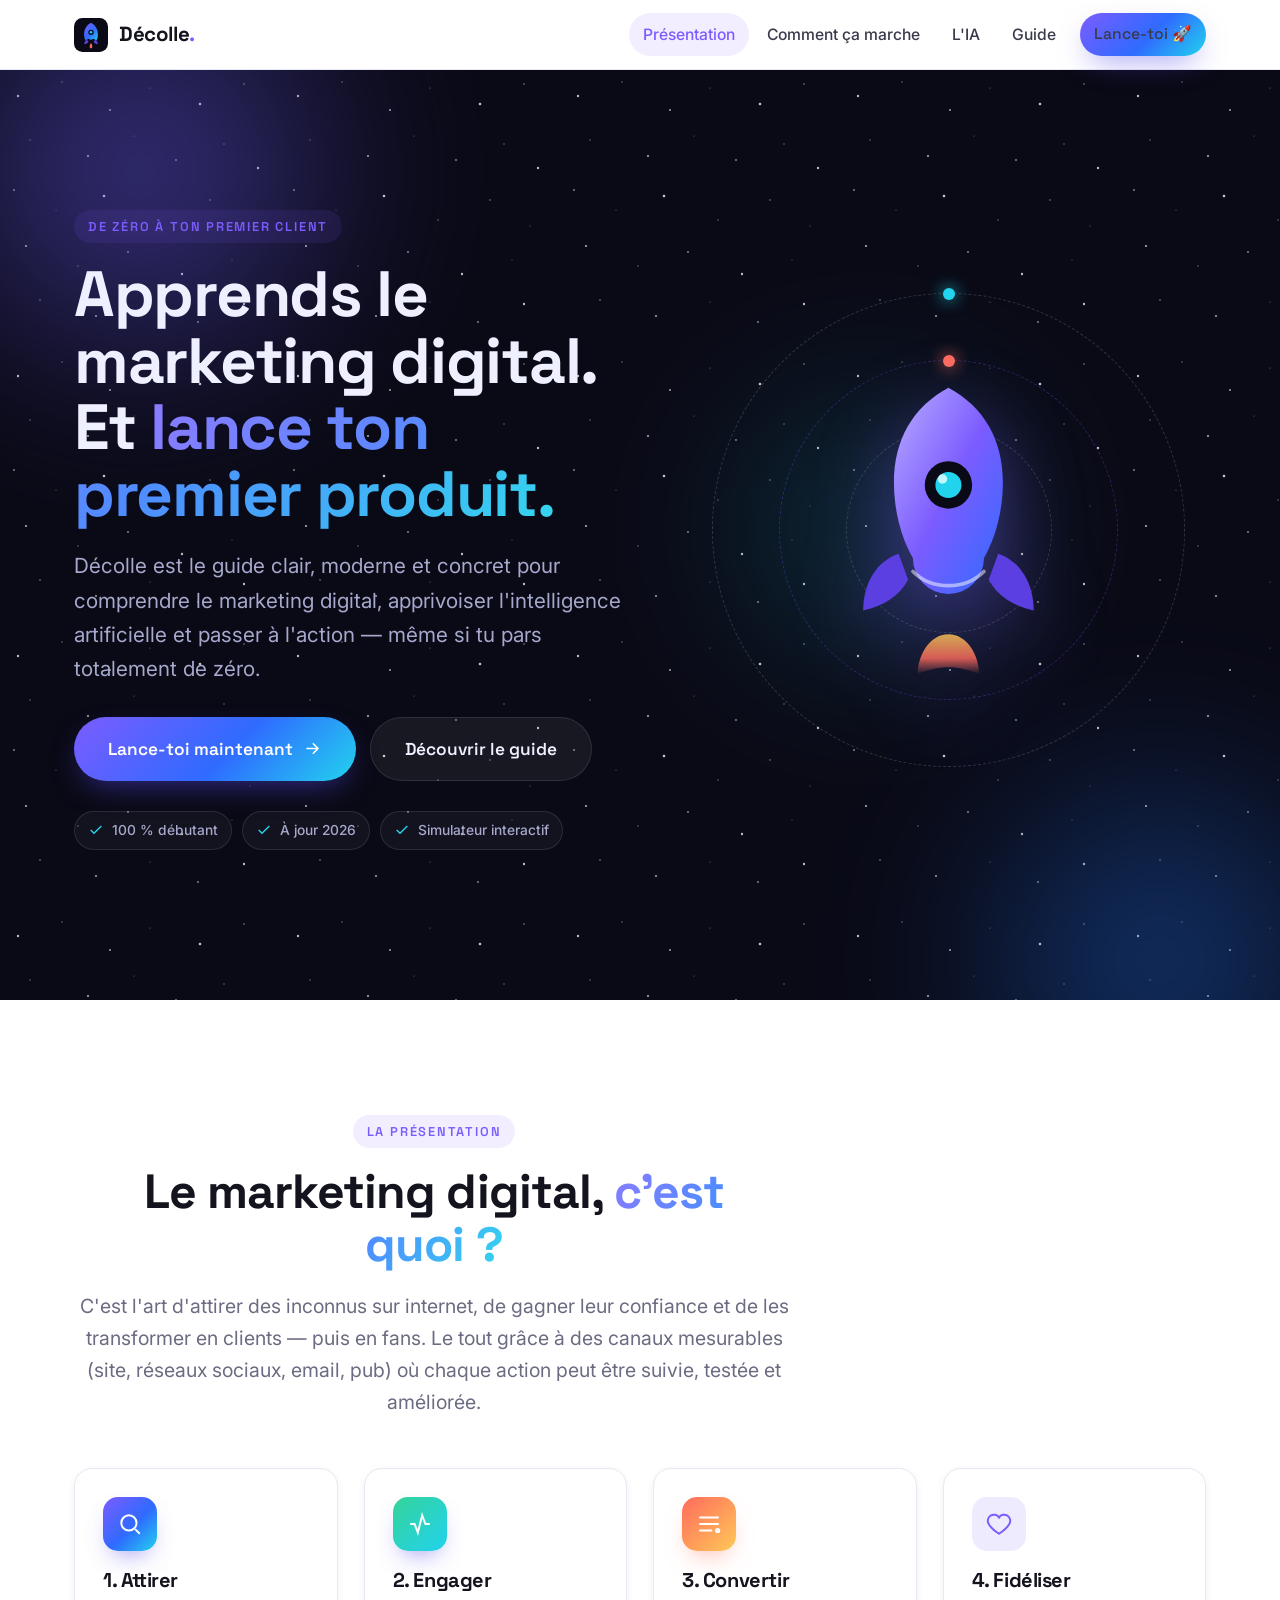
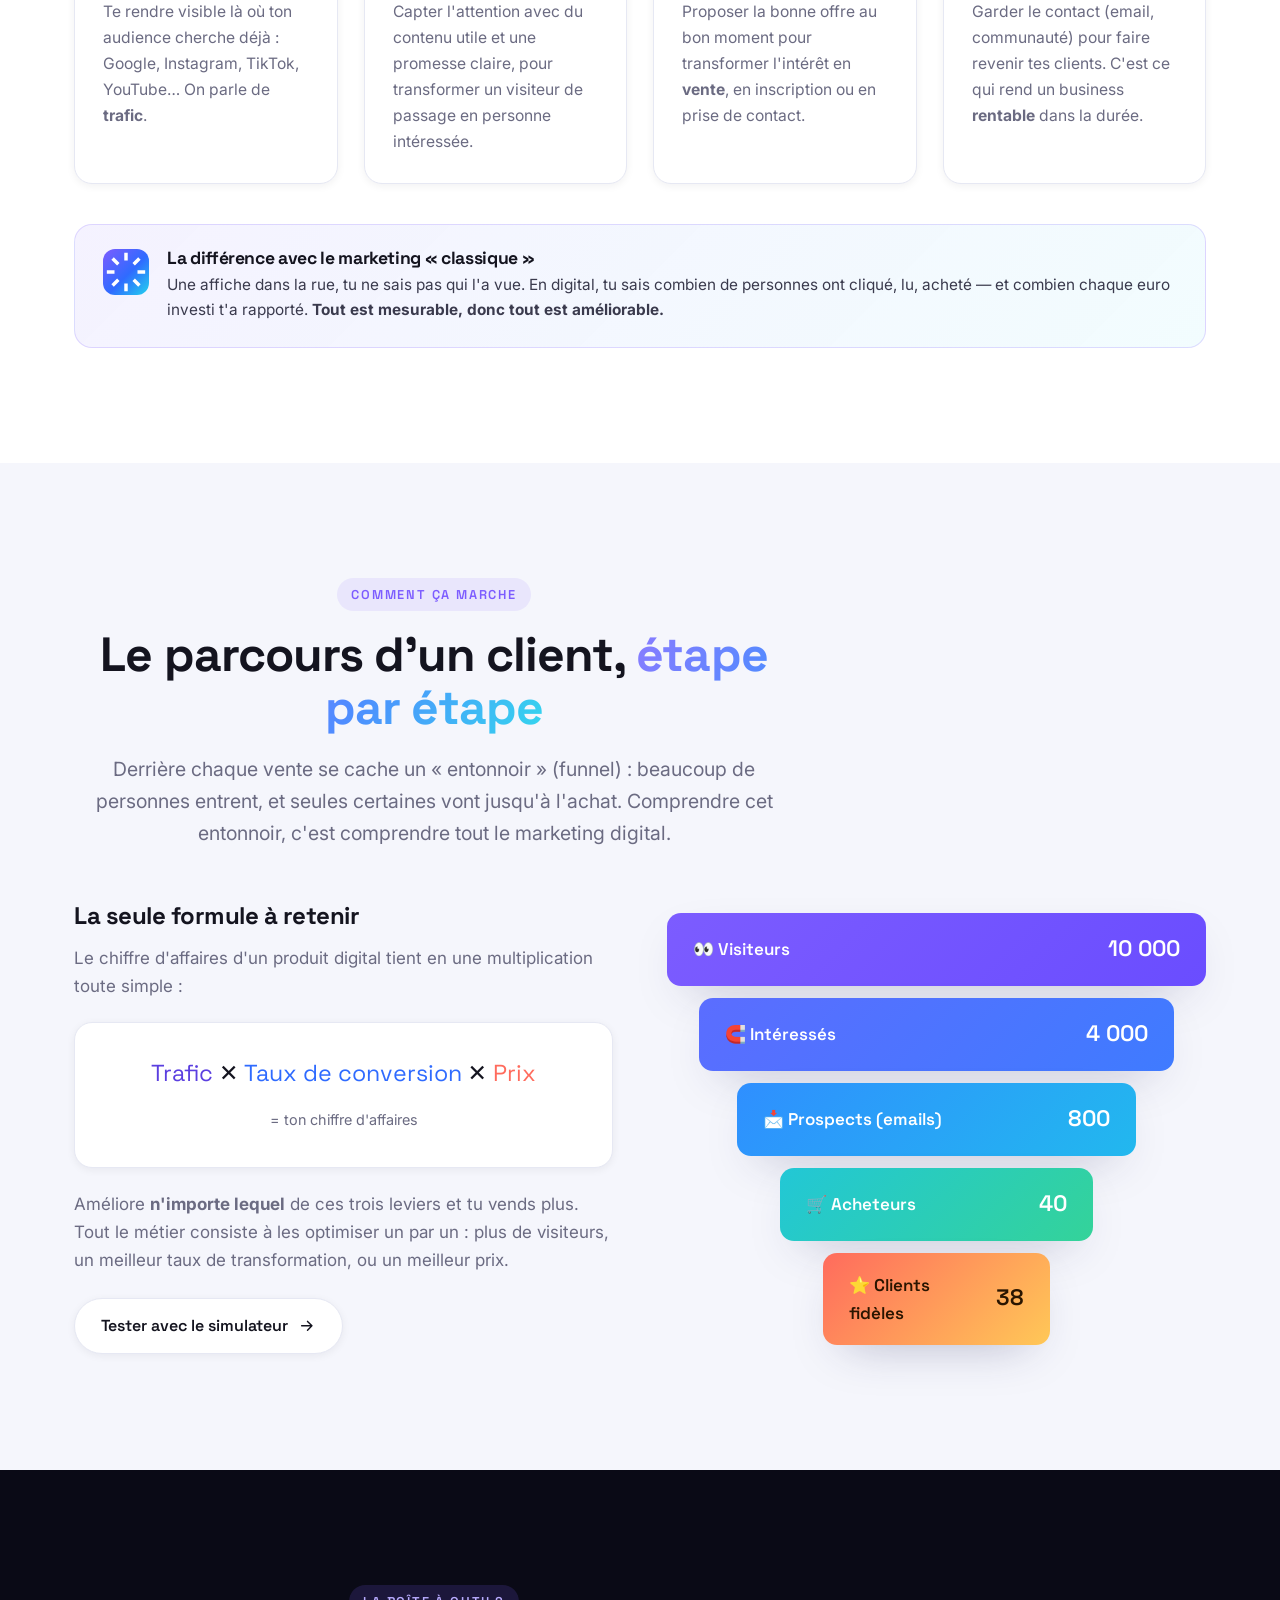
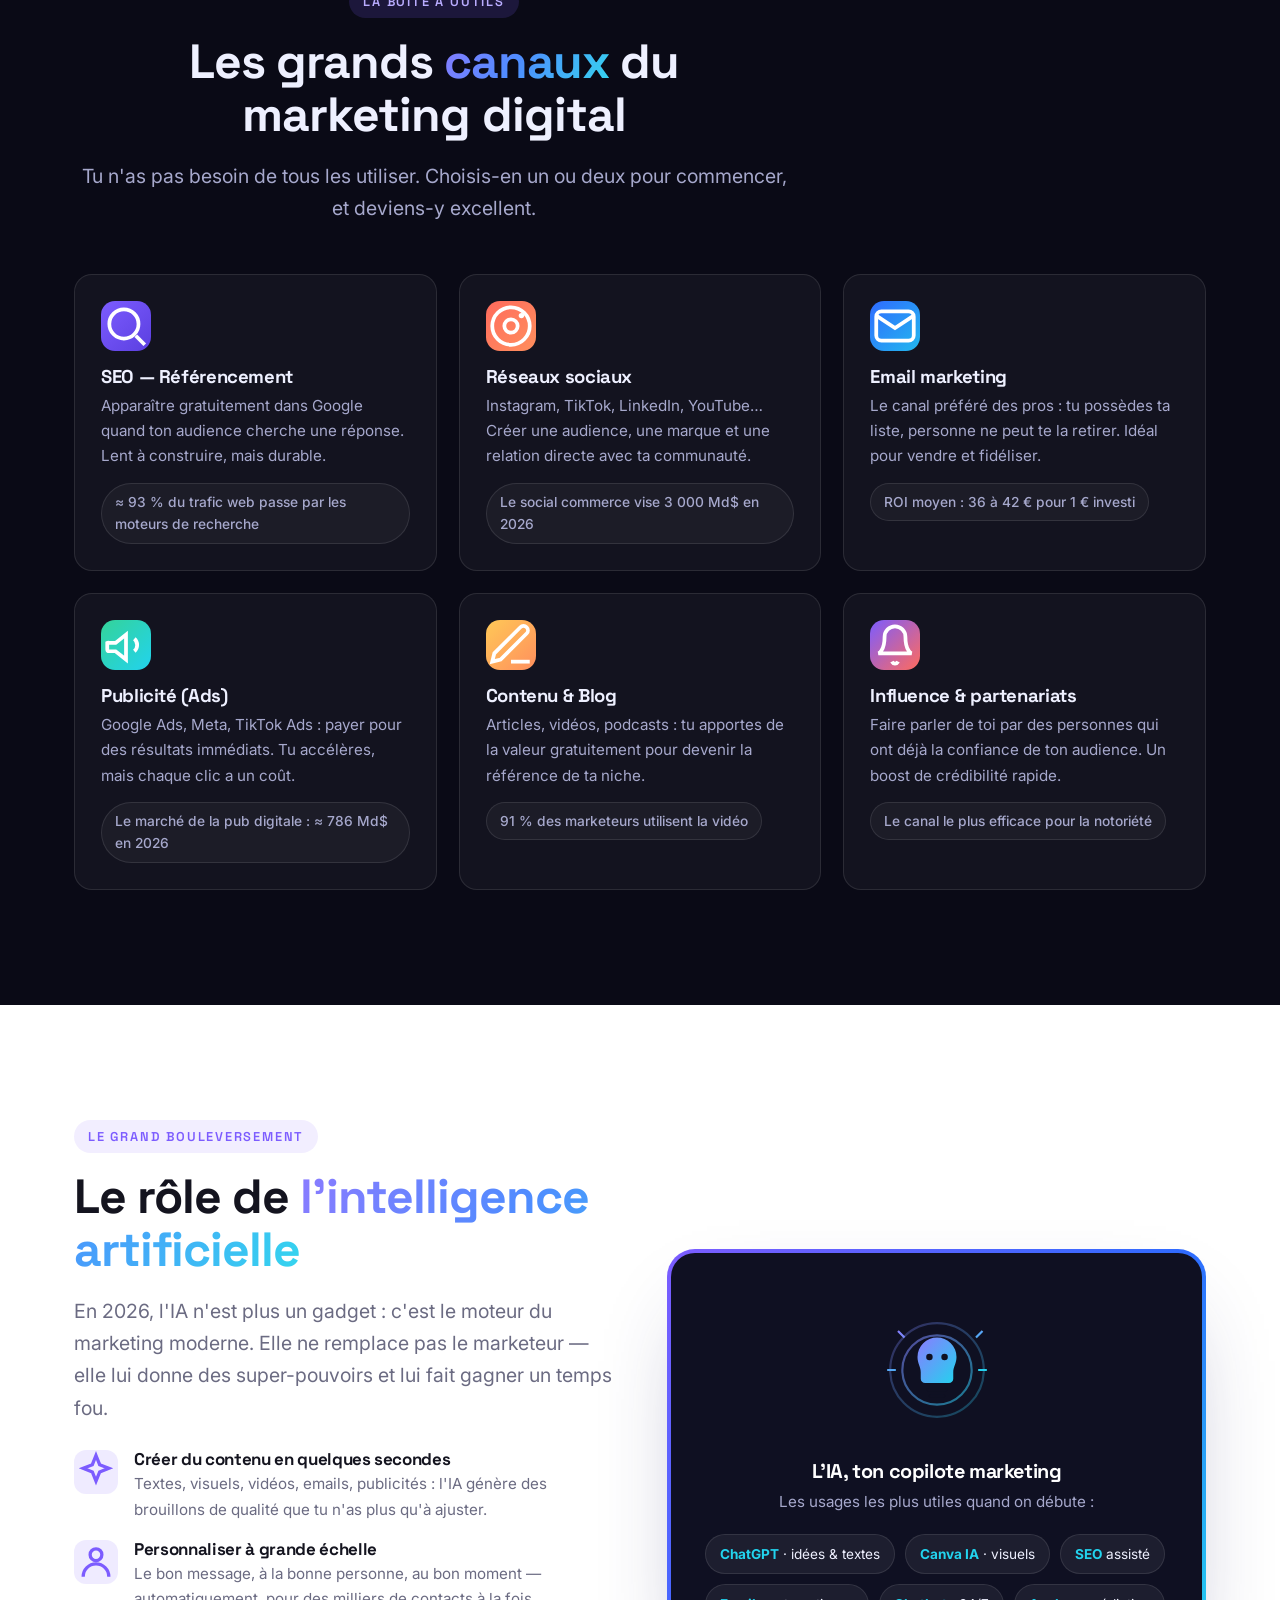
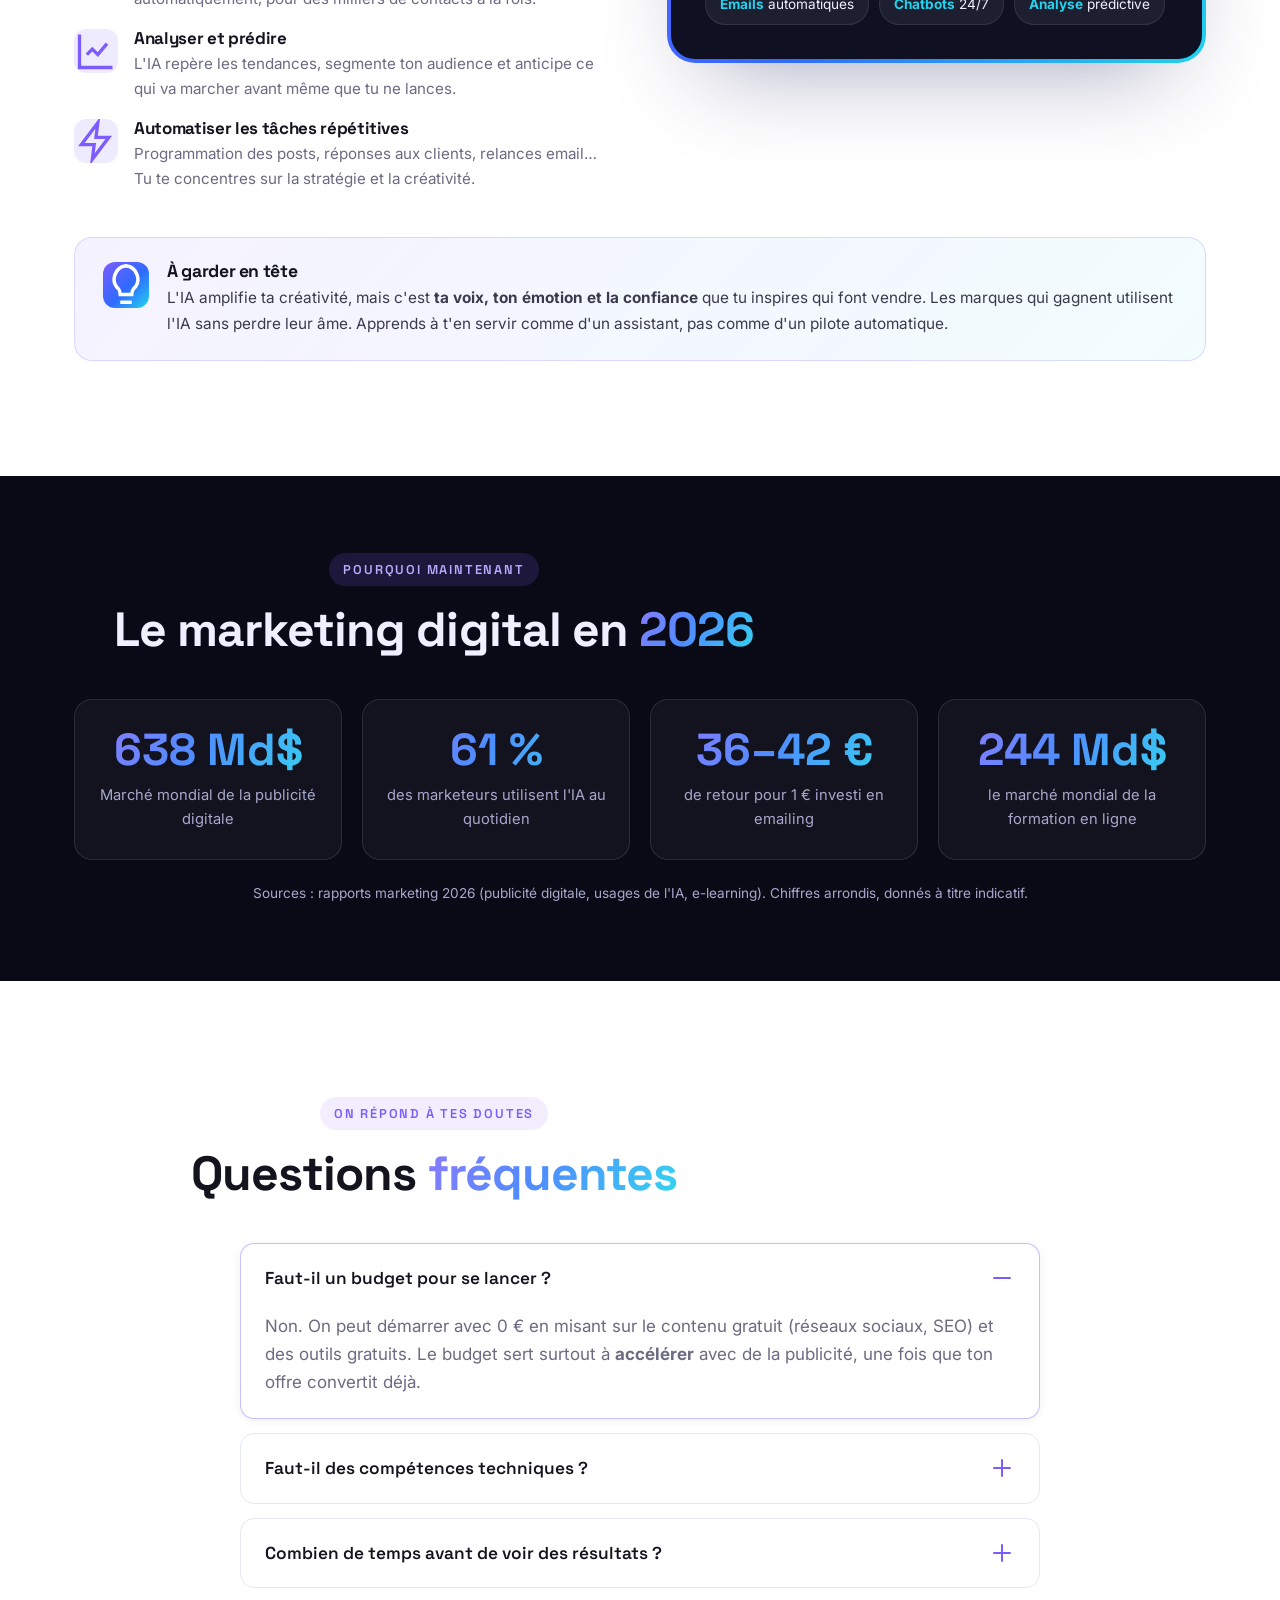
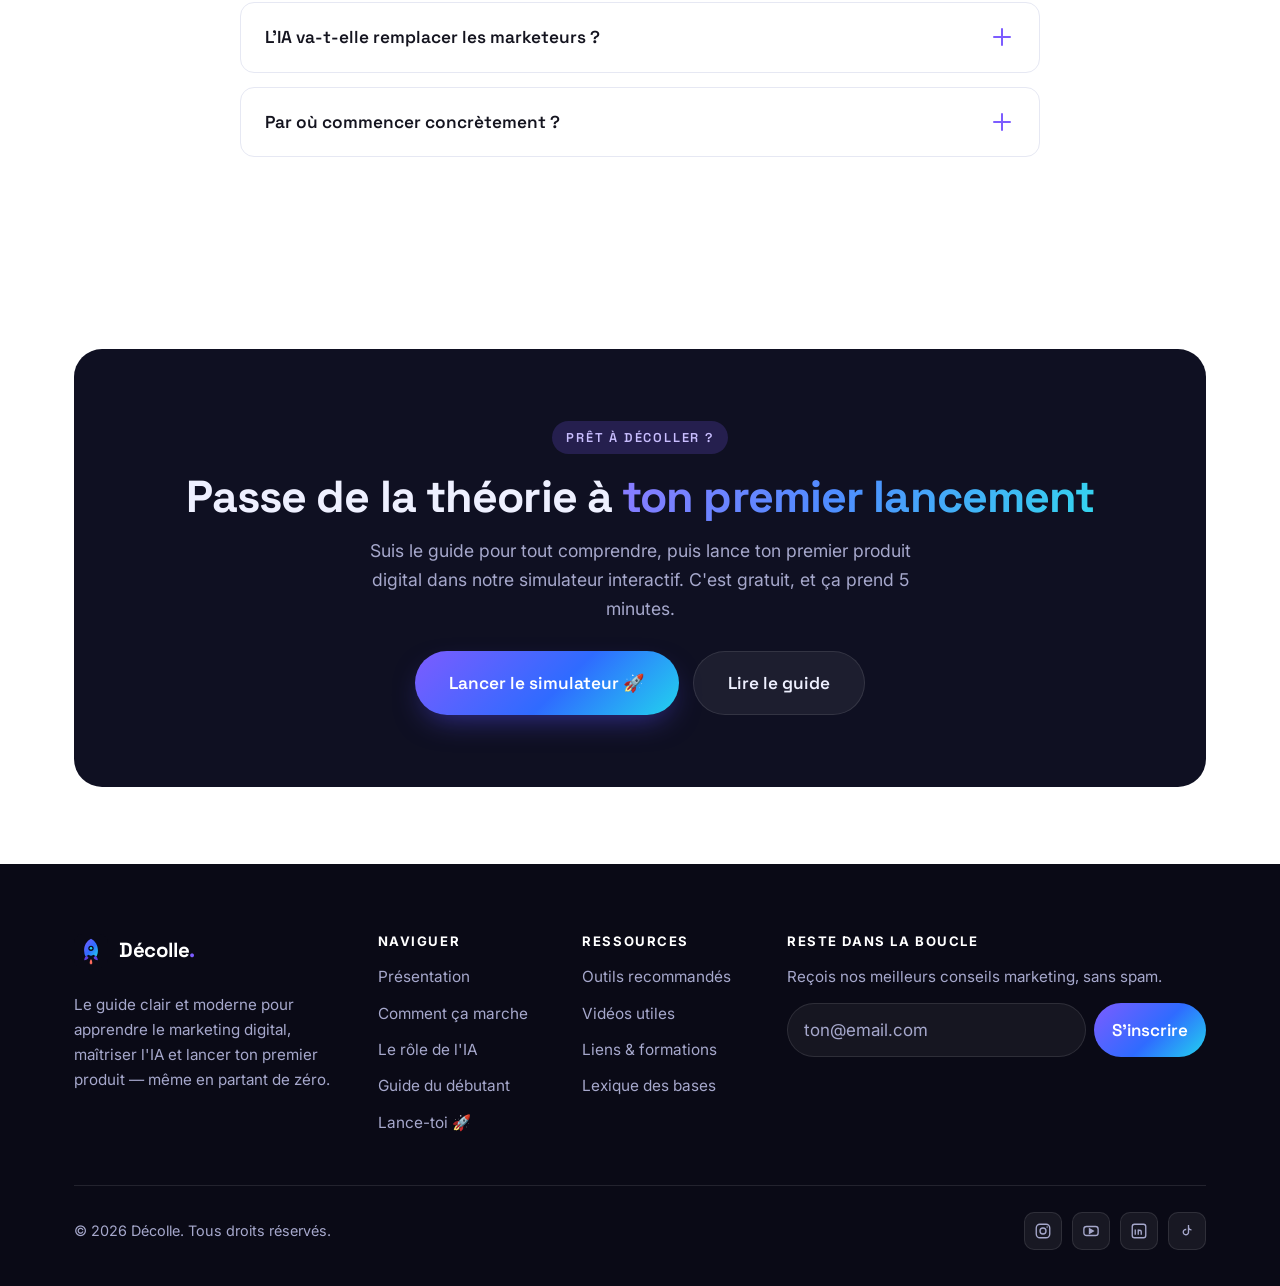
==== commit d71cf6f6: "Création du site complet "Décolle" sur le marketing digital Site statique clé en main (HTML/CSS/JS, " ====
--- a/index.html
+++ b/index.html
@@ -1,654 +1,398 @@
 <!DOCTYPE html>
 <html lang="fr">
 <head>
-  <meta charset="UTF-8" />
-  <meta name="viewport" content="width=device-width, initial-scale=1.0" />
-  <meta name="description" content="Marketing digital & IA : présentation, guide pour bien débuter et ressources utiles, le tout en une page." />
-  <title>Marketing Digital &amp; IA — Présentation, guide &amp; ressources</title>
-  <link rel="preconnect" href="https://fonts.googleapis.com" />
-  <link rel="preconnect" href="https://fonts.gstatic.com" crossorigin />
-  <link href="https://fonts.googleapis.com/css2?family=Sora:wght@400;600;700;800&family=Inter:wght@400;500;600&display=swap" rel="stylesheet" />
-  <style>
-    :root {
-      --bg: #0b0d17;
-      --surface: #161a2b;
-      --surface-2: #1c2236;
-      --text: #e9ecf5;
-      --muted: #a3a9c2;
-      --accent: #6c5ce7;
-      --accent-2: #00d2ff;
-      --accent-3: #ff6ad5;
-      --radius: 18px;
-      --maxw: 1100px;
-      --grad: linear-gradient(120deg, #00d2ff 0%, #6c5ce7 50%, #ff6ad5 100%);
-    }
-    * { box-sizing: border-box; margin: 0; padding: 0; }
-    html { scroll-behavior: smooth; }
-    body { font-family: "Inter", system-ui, sans-serif; background: var(--bg); color: var(--text); line-height: 1.65; overflow-x: hidden; }
-    h1, h2, h3 { font-family: "Sora", sans-serif; line-height: 1.15; }
-    .grad { background: var(--grad); -webkit-background-clip: text; background-clip: text; -webkit-text-fill-color: transparent; }
-    a { color: var(--accent-2); }
-    img, svg { max-width: 100%; }
-
-    /* ---------- Navigation ---------- */
-    .nav {
-      position: fixed; top: 0; left: 0; right: 0; z-index: 100;
-      display: flex; align-items: center; justify-content: space-between;
-      padding: 14px clamp(20px, 5vw, 60px);
-      background: rgba(11, 13, 23, 0.62); backdrop-filter: blur(14px);
-      border-bottom: 1px solid rgba(255, 255, 255, 0.06); transition: padding .3s ease;
-    }
-    .nav--scrolled { padding-top: 9px; padding-bottom: 9px; }
-    .nav__logo { font-family: "Sora", sans-serif; font-weight: 800; font-size: 1.15rem; color: var(--text); text-decoration: none; display: flex; align-items: center; gap: 8px; background: none; border: 0; cursor: pointer; }
-    .nav__logo-mark { background: var(--grad); -webkit-background-clip: text; background-clip: text; -webkit-text-fill-color: transparent; }
-    .nav__tabs { display: flex; gap: 8px; align-items: center; }
-    .tab-btn {
-      font-family: "Inter", sans-serif; font-size: .92rem; font-weight: 500;
-      color: var(--muted); background: none; border: 0; cursor: pointer;
-      padding: 9px 18px; border-radius: 999px; transition: color .2s, background .2s;
-    }
-    .tab-btn:hover { color: var(--text); }
-    .tab-btn.is-active { color: #0b0d17; background: var(--grad); font-weight: 600; }
-    .nav__burger { display: none; background: none; border: 0; cursor: pointer; flex-direction: column; gap: 5px; }
-    .nav__burger span { width: 24px; height: 2px; background: var(--text); transition: .3s; }
-
-    /* ---------- Tabs panels ---------- */
-    .panel { display: none; }
-    .panel.is-active { display: block; }
-
-    /* ---------- Hero ---------- */
-    .hero { min-height: 92vh; display: flex; align-items: center; padding: 130px clamp(20px,5vw,40px) 70px; position: relative; overflow: hidden; }
-    .hero__glow { position: absolute; width: 900px; height: 900px; top: -340px; left: 60%; transform: translateX(-50%); background: radial-gradient(circle, rgba(108,92,231,.32), rgba(0,210,255,.1) 40%, transparent 70%); filter: blur(20px); pointer-events: none; animation: float 12s ease-in-out infinite; }
-    @keyframes float { 0%,100% { transform: translateX(-50%) translateY(0); } 50% { transform: translateX(-50%) translateY(28px); } }
-    .hero__inner { max-width: var(--maxw); margin: 0 auto; width: 100%; display: grid; grid-template-columns: 1.05fr .95fr; gap: 50px; align-items: center; position: relative; z-index: 2; }
-    .hero__eyebrow { letter-spacing: .32em; font-size: .75rem; color: var(--accent-2); font-weight: 600; margin-bottom: 18px; }
-    .hero__title { font-size: clamp(2.2rem, 5vw, 4rem); font-weight: 800; }
-    .hero__subtitle { margin: 24px 0 0; max-width: 520px; color: var(--muted); font-size: clamp(1rem, 2vw, 1.18rem); }
-    .hero__cta { margin-top: 34px; display: flex; gap: 16px; flex-wrap: wrap; }
-    .hero__art { display: flex; justify-content: center; }
-    .hero__art svg { width: 100%; max-width: 440px; height: auto; filter: drop-shadow(0 20px 50px rgba(108,92,231,.35)); }
-
-    .btn { display: inline-flex; align-items: center; gap: 8px; padding: 14px 26px; border-radius: 999px; font-weight: 600; font-size: .95rem; text-decoration: none; cursor: pointer; border: 0; transition: transform .2s ease, box-shadow .2s ease; }
-    .btn--primary { background: var(--grad); color: #0b0d17; box-shadow: 0 8px 30px rgba(108,92,231,.4); }
-    .btn--primary:hover { transform: translateY(-3px); box-shadow: 0 12px 40px rgba(108,92,231,.55); }
-    .btn--ghost { color: var(--text); border: 1px solid rgba(255,255,255,.2); background: none; }
-    .btn--ghost:hover { border-color: var(--accent-2); transform: translateY(-3px); }
-
-    /* ---------- Sections ---------- */
-    .section { padding: clamp(60px, 9vw, 110px) clamp(20px, 5vw, 40px); max-width: var(--maxw); margin: 0 auto; }
-    .section--alt { background: linear-gradient(180deg, transparent, rgba(108,92,231,.05), transparent); max-width: 100%; }
-    .section--alt > * { max-width: var(--maxw); margin-left: auto; margin-right: auto; }
-    .section__head { max-width: 760px; margin: 0 auto 50px; text-align: center; }
-    .section__head h2 { font-size: clamp(1.8rem, 4vw, 2.9rem); font-weight: 700; margin: 14px 0 18px; }
-    .lead { color: var(--muted); font-size: clamp(1rem, 1.6vw, 1.15rem); }
-    .lead--light { color: #d7dcf0; }
-    .tag { display: inline-block; font-size: .78rem; font-weight: 600; letter-spacing: .12em; text-transform: uppercase; color: var(--accent-2); background: rgba(0,210,255,.1); padding: 6px 14px; border-radius: 999px; }
-    .tag--light { color: #fff; background: rgba(255,255,255,.15); }
-
-    /* two-column section with illustration */
-    .split { display: grid; grid-template-columns: 1fr 1fr; gap: 50px; align-items: center; }
-    .split__art { display: flex; justify-content: center; }
-    .split__art svg { width: 100%; max-width: 380px; height: auto; }
-    .split .section__head { text-align: left; margin: 0; }
-
-    /* ---------- Cards ---------- */
-    .cards { display: grid; grid-template-columns: repeat(auto-fit, minmax(220px, 1fr)); gap: 22px; }
-    .card { background: var(--surface); border: 1px solid rgba(255,255,255,.06); border-radius: var(--radius); padding: 30px 26px; transition: transform .25s ease, border-color .25s ease; }
-    .card:hover { transform: translateY(-6px); border-color: rgba(108,92,231,.5); }
-    .card__icon { font-size: 2.2rem; margin-bottom: 14px; }
-    .card h3 { font-size: 1.2rem; margin-bottom: 8px; }
-    .card p { color: var(--muted); font-size: .95rem; }
-
-    /* ---------- Funnel ---------- */
-    .funnel { display: flex; flex-direction: column; gap: 16px; align-items: center; }
-    .funnel__step { width: var(--w); min-width: 280px; display: flex; align-items: center; gap: 20px; background: linear-gradient(135deg, var(--surface-2), var(--surface)); border: 1px solid rgba(255,255,255,.07); border-radius: var(--radius); padding: 22px 26px; transition: transform .25s; }
-    .funnel__step:hover { transform: scale(1.02); }
-    .funnel__num { flex: 0 0 44px; height: 44px; display: grid; place-items: center; background: var(--grad); color: #0b0d17; border-radius: 50%; font-weight: 800; font-family: "Sora", sans-serif; }
-    .funnel__step h3 { font-size: 1.1rem; }
-    .funnel__step p { color: var(--muted); font-size: .92rem; }
-
-    /* ---------- Channels ---------- */
-    .channels { display: grid; grid-template-columns: repeat(auto-fit, minmax(260px, 1fr)); gap: 20px; }
-    .channel { background: var(--surface); border: 1px solid rgba(255,255,255,.06); border-left: 3px solid var(--accent); border-radius: 14px; padding: 24px; transition: transform .25s, border-left-color .25s; }
-    .channel:hover { transform: translateX(6px); border-left-color: var(--accent-2); }
-    .channel span { font-size: 1.8rem; }
-    .channel h3 { margin: 10px 0 6px; font-size: 1.15rem; }
-    .channel p { color: var(--muted); font-size: .92rem; }
-
-    /* ---------- IA section ---------- */
-    .section--ia { background: radial-gradient(circle at 18% 20%, rgba(108,92,231,.18), transparent 50%), radial-gradient(circle at 82% 80%, rgba(255,106,213,.14), transparent 50%), #0d1020; max-width: 100%; }
-    .section--ia > * { max-width: var(--maxw); margin-left: auto; margin-right: auto; }
-    .ia-grid { display: grid; grid-template-columns: repeat(auto-fit, minmax(280px, 1fr)); gap: 22px; }
-    .ia-card { background: rgba(255,255,255,.04); border: 1px solid rgba(255,255,255,.1); border-radius: var(--radius); padding: 30px 26px; backdrop-filter: blur(6px); transition: transform .25s, background .25s; }
-    .ia-card:hover { transform: translateY(-6px); background: rgba(255,255,255,.08); }
-    .ia-card__icon { font-size: 2rem; width: 60px; height: 60px; display: grid; place-items: center; margin-bottom: 16px; background: var(--grad); border-radius: 16px; }
-    .ia-card h3 { font-size: 1.2rem; margin-bottom: 8px; }
-    .ia-card p { color: #c3c9e4; font-size: .95rem; }
-    .ia-quote { margin-top: 50px; text-align: center; font-family: "Sora", sans-serif; font-size: clamp(1.2rem, 2.5vw, 1.7rem); font-weight: 600; max-width: 800px; background: var(--grad); -webkit-background-clip: text; background-clip: text; -webkit-text-fill-color: transparent; }
-
-    /* ---------- Conclusion ---------- */
-    .conclusion { text-align: center; max-width: 760px; margin: 0 auto; }
-    .conclusion h2 { font-size: clamp(1.8rem, 4vw, 2.9rem); margin: 14px 0 18px; }
-    .stats { display: flex; gap: 24px; justify-content: center; flex-wrap: wrap; margin-top: 40px; }
-    .stat { background: var(--surface); border: 1px solid rgba(255,255,255,.06); border-radius: var(--radius); padding: 26px 34px; min-width: 180px; }
-    .stat strong { display: block; font-family: "Sora", sans-serif; font-size: 2.2rem; background: var(--grad); -webkit-background-clip: text; background-clip: text; -webkit-text-fill-color: transparent; }
-    .stat span { color: var(--muted); font-size: .9rem; }
-    .footnote { color: #6f7593; font-size: .78rem; margin-top: 22px; }
-
-    /* ---------- Steps timeline (guide) ---------- */
-    .steps { position: relative; max-width: 760px; margin: 30px auto 0; padding-left: 34px; }
-    .steps::before { content: ""; position: absolute; left: 11px; top: 8px; bottom: 8px; width: 2px; background: linear-gradient(180deg, var(--accent-2), var(--accent), transparent); }
-    .step { position: relative; margin-bottom: 26px; }
-    .step__dot { position: absolute; left: -34px; top: 2px; width: 24px; height: 24px; border-radius: 50%; background: var(--grad); color: #0b0d17; display: grid; place-items: center; font-weight: 800; font-size: .8rem; font-family: "Sora", sans-serif; }
-    .step__card { background: var(--surface); border: 1px solid rgba(255,255,255,.07); border-radius: var(--radius); padding: 22px 26px; transition: transform .25s, border-color .25s; }
-    .step__card:hover { transform: translateX(4px); border-color: rgba(108,92,231,.5); }
-    .step__card h3 { font-size: 1.15rem; margin-bottom: 8px; }
-    .step__card p { color: var(--muted); font-size: .95rem; }
-    .step__card ul { margin: 12px 0 0 18px; color: var(--muted); font-size: .9rem; }
-    .step__card li { margin-bottom: 5px; }
-
-    /* ---------- Tools ---------- */
-    .tools { display: grid; grid-template-columns: repeat(auto-fit, minmax(220px, 1fr)); gap: 18px; }
-    .tool { background: var(--surface-2); border: 1px solid rgba(255,255,255,.06); border-left: 3px solid var(--accent); border-radius: 14px; padding: 20px 22px; }
-    .tool h3 { font-size: 1.05rem; margin-bottom: 6px; }
-    .tool p { color: var(--muted); font-size: .9rem; }
-
-    /* ---------- Mistakes ---------- */
-    .mistakes { display: grid; gap: 14px; max-width: 820px; margin: 0 auto; }
-    .mistake { display: flex; gap: 14px; align-items: flex-start; background: rgba(255,106,213,.06); border: 1px solid rgba(255,106,213,.18); border-radius: 14px; padding: 18px 20px; }
-    .mistake span { font-size: 1.3rem; flex: 0 0 auto; }
-    .mistake p { font-size: .95rem; }
-    .mistake strong { color: #ffb3ec; }
-
-    /* ---------- Checklist ---------- */
-    .checklist { background: var(--surface); border: 1px solid rgba(255,255,255,.07); border-radius: var(--radius); padding: 26px clamp(22px, 4vw, 40px); max-width: 760px; margin: 0 auto; }
-    .checklist label { display: flex; gap: 14px; align-items: flex-start; padding: 12px 0; border-bottom: 1px solid rgba(255,255,255,.05); cursor: pointer; }
-    .checklist label:last-child { border-bottom: 0; }
-    .checklist input { appearance: none; flex: 0 0 22px; height: 22px; margin-top: 2px; border: 2px solid var(--muted); border-radius: 6px; cursor: pointer; position: relative; transition: .2s; }
-    .checklist input:checked { background: var(--grad); border-color: transparent; }
-    .checklist input:checked::after { content: "✓"; position: absolute; inset: 0; display: grid; place-items: center; color: #0b0d17; font-weight: 800; font-size: .8rem; }
-    .checklist input:checked + span { color: var(--muted); text-decoration: line-through; }
-    .checklist span { font-size: .98rem; }
-
-    /* ---------- Resources ---------- */
-    .res-grid { display: grid; grid-template-columns: repeat(auto-fit, minmax(280px, 1fr)); gap: 20px; }
-    .res { display: block; text-decoration: none; color: inherit; background: var(--surface); border: 1px solid rgba(255,255,255,.07); border-radius: var(--radius); padding: 24px 26px; transition: transform .25s, border-color .25s; }
-    .res:hover { transform: translateY(-5px); border-color: var(--accent-2); }
-    .res__top { display: flex; align-items: center; gap: 12px; margin-bottom: 10px; }
-    .res__badge { font-size: .7rem; font-weight: 700; letter-spacing: .08em; text-transform: uppercase; padding: 4px 10px; border-radius: 999px; }
-    .res__badge--site { color: #0b0d17; background: var(--accent-2); }
-    .res__badge--video { color: #fff; background: var(--accent-3); }
-    .res__badge--cours { color: #0b0d17; background: #ffd166; }
-    .res h3 { font-size: 1.12rem; }
-    .res p { color: var(--muted); font-size: .92rem; margin-top: 6px; }
-    .res__link { display: inline-block; margin-top: 12px; color: var(--accent-2); font-size: .88rem; font-weight: 600; }
-
-    /* ---------- Footer & CTA ---------- */
-    .cta-box { text-align: center; max-width: 760px; margin: 0 auto; background: radial-gradient(circle at 50% 0%, rgba(108,92,231,.2), transparent 70%); border: 1px solid rgba(255,255,255,.08); border-radius: var(--radius); padding: 46px 30px; }
-    .cta-box h2 { margin-bottom: 12px; }
-    .cta-box p { color: var(--muted); max-width: 520px; margin: 0 auto 24px; }
-    .footer { text-align: center; padding: 40px 20px; color: var(--muted); font-size: .85rem; border-top: 1px solid rgba(255,255,255,.06); }
-
-    /* ---------- Reveal ---------- */
-    .reveal { opacity: 0; transform: translateY(34px); transition: opacity .6s ease, transform .6s ease; }
-    .reveal.is-visible { opacity: 1; transform: none; }
-
-    /* ---------- Responsive ---------- */
-    @media (max-width: 860px) {
-      .hero__inner, .split { grid-template-columns: 1fr; }
-      .hero__art { order: -1; }
-      .split__art { order: -1; }
-      .split .section__head { text-align: center; }
-    }
-    @media (max-width: 760px) {
-      .nav__tabs { position: fixed; top: 60px; right: 0; flex-direction: column; gap: 0; align-items: stretch; background: rgba(13,16,32,.97); backdrop-filter: blur(14px); width: 230px; padding: 10px; border-left: 1px solid rgba(255,255,255,.08); border-bottom: 1px solid rgba(255,255,255,.08); transform: translateX(100%); transition: transform .3s ease; }
-      .nav__tabs.is-open { transform: translateX(0); }
-      .tab-btn { text-align: left; }
-      .nav__burger { display: flex; }
-    }
-    @media (prefers-reduced-motion: reduce) { * { animation: none !important; scroll-behavior: auto; } .reveal { opacity: 1; transform: none; } }
-  </style>
+<meta charset="UTF-8" />
+<meta name="viewport" content="width=device-width, initial-scale=1.0" />
+<title>Décolle — Apprends le marketing digital et lance ton premier produit</title>
+<meta name="description" content="Décolle est le guide clair et moderne pour comprendre le marketing digital, maîtriser l'IA et lancer ton premier produit digital — même en partant de zéro. Présentation, guide complet et simulateur interactif." />
+<meta name="theme-color" content="#0a0a16" />
+<link rel="icon" href="assets/img/favicon.svg" type="image/svg+xml" />
+
+<!-- Open Graph -->
+<meta property="og:type" content="website" />
+<meta property="og:title" content="Décolle — Le marketing digital, enfin clair." />
+<meta property="og:description" content="Comprends le marketing digital, l'IA et lance ton premier produit digital. Guide + simulateur interactif." />
+<meta property="og:locale" content="fr_FR" />
+
+<link rel="preconnect" href="https://fonts.googleapis.com" />
+<link rel="preconnect" href="https://fonts.gstatic.com" crossorigin />
+<link href="https://fonts.googleapis.com/css2?family=Space+Grotesk:wght@500;600;700&family=Inter:wght@400;500;600&display=swap" rel="stylesheet" />
+<link rel="stylesheet" href="assets/css/style.css" />
 </head>
 <body>
-  <!-- Navigation -->
-  <header class="nav" id="nav">
-    <button class="nav__logo" data-tab="presentation"><span class="nav__logo-mark">◆</span> Digital&amp;IA</button>
-    <nav class="nav__tabs" id="navTabs">
-      <button class="tab-btn is-active" data-tab="presentation">Présentation</button>
-      <button class="tab-btn" data-tab="debuter">Bien débuter</button>
-      <button class="tab-btn" data-tab="ressources">Ressources</button>
+
+<!-- ================= NAV ================= -->
+<header class="nav" id="top">
+  <div class="nav__inner">
+    <a class="brand" href="index.html" aria-label="Décolle, accueil">
+      <img class="brand__mark" src="assets/img/favicon.svg" alt="" />
+      <span><b>Décolle</b><span class="dot">.</span></span>
+    </a>
+    <button class="nav__burger" aria-label="Ouvrir le menu" aria-expanded="false"><span></span></button>
+    <nav class="nav__links" aria-label="Navigation principale">
+      <a href="index.html" class="active">Présentation</a>
+      <a href="index.html#fonctionnement">Comment ça marche</a>
+      <a href="index.html#ia">L'IA</a>
+      <a href="guide.html">Guide</a>
+      <a class="btn btn--primary nav__cta" href="lance-toi.html">Lance-toi 🚀</a>
     </nav>
-    <button class="nav__burger" id="burger" aria-label="Ouvrir le menu"><span></span><span></span><span></span></button>
-  </header>
-
-  <!-- ============ ONGLET 1 : PRÉSENTATION ============ -->
-  <main class="panel is-active" id="panel-presentation">
-    <!-- Hero -->
-    <section class="hero">
-      <div class="hero__glow"></div>
-      <div class="hero__inner">
-        <div class="hero__text reveal">
-          <p class="hero__eyebrow">PRÉSENTATION</p>
-          <h1 class="hero__title">Le <span class="grad">marketing digital</span> et la révolution de l'<span class="grad">IA</span></h1>
-          <p class="hero__subtitle">Comprendre en quelques minutes ce qu'est le marketing digital, comment il fonctionne, et pourquoi l'intelligence artificielle change tout.</p>
-          <div class="hero__cta">
-            <a href="#definition" class="btn btn--primary">Découvrir ↓</a>
-            <button class="btn btn--ghost" data-tab="debuter">Comment débuter →</button>
-          </div>
-        </div>
-        <div class="hero__art reveal">
-          <!-- Illustration : dashboard marketing + IA -->
-          <svg viewBox="0 0 420 360" role="img" aria-label="Tableau de bord marketing avec graphique de croissance et IA">
-            <defs>
-              <linearGradient id="g1" x1="0" y1="0" x2="1" y2="1">
-                <stop offset="0" stop-color="#00d2ff"/><stop offset="1" stop-color="#6c5ce7"/>
-              </linearGradient>
-              <linearGradient id="g2" x1="0" y1="1" x2="1" y2="0">
-                <stop offset="0" stop-color="#6c5ce7"/><stop offset="1" stop-color="#ff6ad5"/>
-              </linearGradient>
-            </defs>
-            <rect x="30" y="40" width="360" height="240" rx="20" fill="#161a2b" stroke="#2a3050"/>
-            <rect x="30" y="40" width="360" height="44" rx="20" fill="#1c2236"/>
-            <circle cx="56" cy="62" r="6" fill="#ff6ad5"/><circle cx="76" cy="62" r="6" fill="#ffd166"/><circle cx="96" cy="62" r="6" fill="#00d2ff"/>
-            <!-- bars -->
-            <rect x="64" y="190" width="34" height="60" rx="6" fill="url(#g1)"/>
-            <rect x="112" y="160" width="34" height="90" rx="6" fill="url(#g1)"/>
-            <rect x="160" y="130" width="34" height="120" rx="6" fill="url(#g1)" opacity=".85"/>
-            <rect x="208" y="150" width="34" height="100" rx="6" fill="url(#g2)" opacity=".8"/>
-            <!-- growth line -->
-            <polyline points="80,180 130,150 178,120 226,140 300,90" fill="none" stroke="url(#g2)" stroke-width="4" stroke-linecap="round" stroke-linejoin="round"/>
-            <circle cx="300" cy="90" r="7" fill="#ff6ad5"/>
-            <!-- AI spark node -->
-            <g transform="translate(312,150)">
-              <circle r="34" fill="#0d1020" stroke="url(#g1)" stroke-width="2"/>
-              <path d="M0,-16 L4,-4 16,0 4,4 0,16 -4,4 -16,0 -4,-4 Z" fill="url(#g2)"/>
-              <text x="0" y="30" text-anchor="middle" font-family="Sora,sans-serif" font-size="11" fill="#a3a9c2">IA</text>
-            </g>
-            <!-- floating social bubbles -->
-            <circle cx="70" cy="320" r="20" fill="#1c2236" stroke="#2a3050"/><text x="70" y="326" text-anchor="middle" font-size="18">📣</text>
-            <circle cx="130" cy="330" r="20" fill="#1c2236" stroke="#2a3050"/><text x="130" y="336" text-anchor="middle" font-size="16">❤️</text>
-            <circle cx="190" cy="322" r="20" fill="#1c2236" stroke="#2a3050"/><text x="190" y="328" text-anchor="middle" font-size="16">🔍</text>
-            <circle cx="250" cy="332" r="20" fill="#1c2236" stroke="#2a3050"/><text x="250" y="338" text-anchor="middle" font-size="16">✉️</text>
-          </svg>
-        </div>
-      </div>
-    </section>
-
-    <!-- Définition -->
-    <section class="section" id="definition">
-      <div class="section__head reveal">
-        <span class="tag">01 — Définition</span>
-        <h2>En quoi consiste le marketing digital&nbsp;?</h2>
-        <p class="lead">Le marketing digital regroupe l'ensemble des techniques marketing utilisées sur les supports <strong>numériques</strong> pour promouvoir une marque, des produits ou des services. À la différence du marketing traditionnel (affiches, TV, radio), tout y est <strong>mesurable, ciblé et ajustable en temps réel</strong>.</p>
-      </div>
-      <div class="cards reveal">
-        <article class="card"><div class="card__icon">🎯</div><h3>Cibler</h3><p>Atteindre les bonnes personnes au bon moment grâce aux données et aux centres d'intérêt.</p></article>
-        <article class="card"><div class="card__icon">📊</div><h3>Mesurer</h3><p>Chaque clic, vue ou achat est traçable. On sait précisément ce qui fonctionne.</p></article>
-        <article class="card"><div class="card__icon">🔁</div><h3>Optimiser</h3><p>Les campagnes s'ajustent en continu pour améliorer les résultats et le budget.</p></article>
-        <article class="card"><div class="card__icon">🤝</div><h3>Engager</h3><p>Créer une relation durable avec l'audience via du contenu et de l'interaction.</p></article>
-      </div>
-    </section>
-
-    <!-- Fonctionnement -->
-    <section class="section section--alt" id="fonctionnement">
-      <div class="section__head reveal">
-        <span class="tag">02 — Fonctionnement</span>
-        <h2>Comment ça fonctionne concrètement&nbsp;?</h2>
-        <p class="lead">Le marketing digital suit un cycle logique : on attire des visiteurs, on les convertit en prospects puis en clients, et on les fidélise. C'est l'<strong>entonnoir de conversion</strong>.</p>
-      </div>
-      <div class="funnel reveal">
-        <div class="funnel__step" style="--w:100%"><span class="funnel__num">1</span><div><h3>Attirer (Awareness)</h3><p>Se rendre visible : SEO, publicités, réseaux sociaux, contenu.</p></div></div>
-        <div class="funnel__step" style="--w:82%"><span class="funnel__num">2</span><div><h3>Intéresser (Consideration)</h3><p>Apporter de la valeur : articles, vidéos, newsletters, comparatifs.</p></div></div>
-        <div class="funnel__step" style="--w:64%"><span class="funnel__num">3</span><div><h3>Convertir (Conversion)</h3><p>Transformer l'intérêt en action : achat, inscription, demande de devis.</p></div></div>
-        <div class="funnel__step" style="--w:46%"><span class="funnel__num">4</span><div><h3>Fidéliser (Loyalty)</h3><p>Garder le client : emailing, programmes de fidélité, service client.</p></div></div>
-      </div>
-    </section>
-
-    <!-- Canaux -->
-    <section class="section" id="canaux">
-      <div class="section__head reveal">
-        <span class="tag">03 — Les canaux</span>
-        <h2>Les grands leviers du marketing digital</h2>
-        <p class="lead">Une stratégie efficace combine plusieurs canaux complémentaires.</p>
-      </div>
-      <div class="channels reveal">
-        <div class="channel"><span>🔍</span><h3>SEO</h3><p>Référencement naturel sur Google pour être trouvé gratuitement.</p></div>
-        <div class="channel"><span>💸</span><h3>SEA / Ads</h3><p>Publicité payante (Google Ads, Meta Ads) pour des résultats rapides.</p></div>
-        <div class="channel"><span>📱</span><h3>Réseaux sociaux</h3><p>Instagram, LinkedIn, TikTok : visibilité et communauté.</p></div>
-        <div class="channel"><span>✉️</span><h3>Emailing</h3><p>Communication directe et personnalisée avec ses contacts.</p></div>
-        <div class="channel"><span>✍️</span><h3>Content marketing</h3><p>Articles, vidéos et guides qui attirent et fidélisent.</p></div>
-        <div class="channel"><span>📈</span><h3>Analytics</h3><p>Analyse des données pour piloter et améliorer la stratégie.</p></div>
-      </div>
-    </section>
-
-    <!-- IA -->
-    <section class="section section--ia" id="ia">
-      <div class="section__head reveal">
-        <span class="tag tag--light">04 — Intelligence artificielle</span>
-        <h2>Le rôle <span class="grad">majeur</span> de l'IA</h2>
-        <p class="lead lead--light">L'IA ne remplace pas le marketing : elle le <strong>démultiplie</strong>. Elle automatise les tâches répétitives, analyse des montagnes de données et personnalise l'expérience à grande échelle.</p>
-      </div>
-      <div class="ia-grid reveal">
-        <article class="ia-card"><div class="ia-card__icon">✨</div><h3>Création de contenu</h3><p>Textes, visuels, emails et publicités en quelques secondes, adaptés à chaque cible.</p></article>
-        <article class="ia-card"><div class="ia-card__icon">🧠</div><h3>Personnalisation</h3><p>Recommandations sur mesure pour chaque utilisateur (à la Netflix ou Amazon).</p></article>
-        <article class="ia-card"><div class="ia-card__icon">🔮</div><h3>Prédiction</h3><p>Anticiper les comportements d'achat et repérer les clients prometteurs.</p></article>
-        <article class="ia-card"><div class="ia-card__icon">💬</div><h3>Chatbots &amp; service client</h3><p>Réponses instantanées 24/7 et qualification des prospects.</p></article>
-        <article class="ia-card"><div class="ia-card__icon">⚙️</div><h3>Automatisation</h3><p>Campagnes qui s'optimisent seules : enchères, ciblage, budgets.</p></article>
-        <article class="ia-card"><div class="ia-card__icon">📐</div><h3>Analyse avancée</h3><p>Transformer d'énormes volumes de données en décisions claires.</p></article>
-      </div>
-      <div class="ia-quote reveal"><p>« L'IA transforme le marketeur en chef d'orchestre : moins de temps sur les tâches manuelles, plus de temps sur la stratégie et la créativité. »</p></div>
-    </section>
-
-    <!-- Conclusion -->
-    <section class="section">
-      <div class="conclusion reveal">
-        <span class="tag">05 — Conclusion</span>
-        <h2>En résumé</h2>
-        <p class="lead">Le marketing digital, c'est promouvoir une marque sur les canaux numériques de façon <strong>ciblée, mesurable et optimisable</strong>. L'IA amplifie chacune de ces forces : un marketing plus <strong>rapide, personnalisé et intelligent</strong>.</p>
-        <div class="stats">
-          <div class="stat"><strong>+30%</strong><span>de productivité grâce à l'IA*</span></div>
-          <div class="stat"><strong>24/7</strong><span>de présence client</span></div>
-          <div class="stat"><strong>1:1</strong><span>personnalisation à grande échelle</span></div>
-        </div>
-        <p class="footnote">*Ordre de grandeur indicatif selon les usages.</p>
-        <div class="hero__cta" style="justify-content:center;margin-top:34px">
-          <button class="btn btn--primary" data-tab="debuter">Passer au guide : comment débuter →</button>
-        </div>
-      </div>
-    </section>
-  </main>
-
-  <!-- ============ ONGLET 2 : BIEN DÉBUTER ============ -->
-  <main class="panel" id="panel-debuter">
-    <!-- Hero -->
-    <section class="hero" style="min-height:auto;padding-bottom:30px">
-      <div class="hero__glow"></div>
-      <div class="hero__inner">
-        <div class="hero__text reveal">
-          <p class="hero__eyebrow">GUIDE DU DÉBUTANT</p>
-          <h1 class="hero__title">Bien se lancer en <span class="grad">marketing digital</span></h1>
-          <p class="hero__subtitle">Un parcours simple, étape par étape, pour démarrer du bon pied — même en partant de zéro. Pas de jargon, que du concret.</p>
-          <div class="hero__cta">
-            <a href="#etapes" class="btn btn--primary">Voir les étapes ↓</a>
-            <button class="btn btn--ghost" data-tab="ressources">Ressources utiles →</button>
-          </div>
-        </div>
-        <div class="hero__art reveal">
-          <!-- Illustration : fusée qui décolle -->
-          <svg viewBox="0 0 360 360" role="img" aria-label="Fusée qui décolle">
-            <defs>
-              <linearGradient id="r1" x1="0" y1="0" x2="0" y2="1"><stop offset="0" stop-color="#00d2ff"/><stop offset="1" stop-color="#6c5ce7"/></linearGradient>
-              <linearGradient id="r2" x1="0" y1="0" x2="0" y2="1"><stop offset="0" stop-color="#ffd166"/><stop offset="1" stop-color="#ff6ad5"/></linearGradient>
-            </defs>
-            <circle cx="180" cy="180" r="150" fill="#0d1020"/>
-            <circle cx="100" cy="90" r="3" fill="#fff" opacity=".8"/><circle cx="260" cy="80" r="2.5" fill="#fff" opacity=".7"/><circle cx="290" cy="160" r="2" fill="#fff" opacity=".6"/><circle cx="80" cy="220" r="2.5" fill="#fff" opacity=".6"/><circle cx="250" cy="270" r="2" fill="#fff" opacity=".7"/>
-            <!-- rocket body -->
-            <g transform="rotate(35 180 180)">
-              <path d="M180,70 C210,100 220,150 220,200 L140,200 C140,150 150,100 180,70 Z" fill="url(#r1)"/>
-              <circle cx="180" cy="140" r="20" fill="#0d1020"/><circle cx="180" cy="140" r="11" fill="#ff6ad5"/>
-              <path d="M140,200 L110,235 L140,225 Z" fill="#6c5ce7"/>
-              <path d="M220,200 L250,235 L220,225 Z" fill="#6c5ce7"/>
-              <path d="M150,225 L180,300 L210,225 Z" fill="url(#r2)"/>
-              <path d="M163,225 L180,270 L197,225 Z" fill="#ffd166"/>
-            </g>
-          </svg>
-        </div>
-      </div>
-    </section>
-
-    <!-- Étapes -->
-    <section class="section" id="etapes">
-      <div class="section__head reveal">
-        <span class="tag">Le parcours</span>
-        <h2>Les 7 étapes pour démarrer</h2>
-        <p class="lead">Suis-les dans l'ordre : chaque étape prépare la suivante.</p>
-      </div>
-      <div class="steps">
-        <div class="step reveal"><div class="step__dot">1</div><div class="step__card"><h3>🎯 Définir ton objectif</h3><p>Sache <strong>pourquoi</strong> tu fais du marketing : vendre, te faire connaître, récupérer des contacts ?</p><ul><li>Fixe un objectif clair et chiffré (ex : « 50 inscriptions/mois »).</li><li>Méthode SMART : Spécifique, Mesurable, Atteignable, Réaliste, Temporel.</li></ul></div></div>
-        <div class="step reveal"><div class="step__dot">2</div><div class="step__card"><h3>👤 Connaître ta cible (persona)</h3><p>À qui tu parles change tout : le ton, les canaux, le message.</p><ul><li>Décris ton client idéal : besoins, problèmes, où il passe son temps en ligne.</li><li>Donne-lui un nom et une fiche pour le garder en tête.</li></ul></div></div>
-        <div class="step reveal"><div class="step__dot">3</div><div class="step__card"><h3>📍 Choisir 1 ou 2 canaux (pas 10 !)</h3><p>Mieux vaut être bon sur un canal que médiocre partout.</p><ul><li>B2B → LinkedIn + SEO. Grand public/visuel → Instagram, TikTok.</li><li>Commence petit, maîtrise, puis élargis.</li></ul></div></div>
-        <div class="step reveal"><div class="step__dot">4</div><div class="step__card"><h3>✍️ Créer du contenu utile</h3><p>Le contenu est le carburant. Apporte de la valeur avant de vendre.</p><ul><li>Réponds aux questions que se pose ta cible.</li><li>Garde un rythme régulier et tenable.</li></ul></div></div>
-        <div class="step reveal"><div class="step__dot">5</div><div class="step__card"><h3>🤖 S'appuyer sur l'IA dès le départ</h3><p>L'IA fait gagner un temps fou quand on débute et qu'on est seul.</p><ul><li>Idées, premiers jets, visuels, titres.</li><li>Relecture, traduction, adaptation à plusieurs formats.</li></ul></div></div>
-        <div class="step reveal"><div class="step__dot">6</div><div class="step__card"><h3>📊 Mesurer les résultats</h3><p>Sans mesure, tu navigues à l'aveugle.</p><ul><li>Trafic, taux de clic, taux de conversion, coût par contact.</li><li>Installe un outil d'analyse gratuit dès le jour 1.</li></ul></div></div>
-        <div class="step reveal"><div class="step__dot">7</div><div class="step__card"><h3>🔄 Tester, apprendre, ajuster</h3><p>Le marketing digital est un cycle d'amélioration continue.</p><ul><li>Teste une variation à la fois (A/B testing).</li><li>Garde ce qui marche, abandonne le reste, recommence.</li></ul></div></div>
-      </div>
-    </section>
-
-    <!-- Outils -->
-    <section class="section section--alt" id="outils">
-      <div class="section__head reveal">
-        <span class="tag">La boîte à outils</span>
-        <h2>Des outils gratuits pour commencer</h2>
-        <p class="lead">Pas besoin de gros budget pour débuter.</p>
-      </div>
-      <div class="tools reveal">
-        <div class="tool"><h3>📊 Google Analytics</h3><p>Mesurer le trafic de ton site, gratuitement.</p></div>
-        <div class="tool"><h3>🔍 Search Console</h3><p>Suivre ton référencement et tes mots-clés.</p></div>
-        <div class="tool"><h3>🎨 Canva</h3><p>Créer des visuels pros sans être graphiste.</p></div>
-        <div class="tool"><h3>🤖 Assistant IA</h3><p>Idées, rédaction, brainstorming (ChatGPT, Claude…).</p></div>
-        <div class="tool"><h3>✉️ Brevo / Mailchimp</h3><p>Envoyer des newsletters (offre gratuite).</p></div>
-        <div class="tool"><h3>📅 Buffer / Metricool</h3><p>Programmer tes publications sur les réseaux.</p></div>
-        <div class="tool"><h3>🔑 Ubersuggest</h3><p>Trouver des idées de mots-clés et de contenu.</p></div>
-        <div class="tool"><h3>📈 Meta / Google Ads</h3><p>Lancer une première pub avec un petit budget.</p></div>
-      </div>
-    </section>
-
-    <!-- Erreurs -->
-    <section class="section" id="erreurs">
-      <div class="section__head reveal">
-        <span class="tag">À éviter</span>
-        <h2>Les erreurs classiques du débutant</h2>
-        <p class="lead">Les connaître, c'est déjà les éviter.</p>
-      </div>
-      <div class="mistakes reveal">
-        <div class="mistake"><span>🌪️</span><p><strong>Vouloir être partout à la fois.</strong> Tu t'épuises et rien n'est fait correctement. Concentre-toi.</p></div>
-        <div class="mistake"><span>🗣️</span><p><strong>Trop parler de soi.</strong> Le client veut résoudre SON problème, pas entendre à quel point tu es génial.</p></div>
-        <div class="mistake"><span>📉</span><p><strong>Ne rien mesurer.</strong> Sans données, impossible de savoir quoi améliorer.</p></div>
-        <div class="mistake"><span>⏱️</span><p><strong>Abandonner trop tôt.</strong> Les résultats (surtout en SEO) prennent des semaines, voire des mois.</p></div>
-        <div class="mistake"><span>🤖</span><p><strong>Publier de l'IA sans relire.</strong> L'IA aide, mais le contrôle humain reste indispensable.</p></div>
-      </div>
-    </section>
-
-    <!-- Checklist -->
-    <section class="section section--alt" id="checklist">
-      <div class="section__head reveal">
-        <span class="tag">Passe à l'action</span>
-        <h2>Ta checklist de démarrage</h2>
-        <p class="lead">Coche au fur et à mesure — ta progression est sauvegardée dans ton navigateur.</p>
-      </div>
-      <div class="checklist reveal">
-        <label><input type="checkbox" /><span>J'ai défini un objectif clair et chiffré</span></label>
-        <label><input type="checkbox" /><span>J'ai décrit mon client idéal (persona)</span></label>
-        <label><input type="checkbox" /><span>J'ai choisi 1 ou 2 canaux prioritaires</span></label>
-        <label><input type="checkbox" /><span>J'ai planifié mes 4 premiers contenus</span></label>
-        <label><input type="checkbox" /><span>J'ai testé un assistant IA pour gagner du temps</span></label>
-        <label><input type="checkbox" /><span>J'ai installé un outil de mesure (analytics)</span></label>
-        <label><input type="checkbox" /><span>J'ai prévu un moment chaque semaine pour analyser et ajuster</span></label>
-      </div>
-    </section>
-  </main>
-
-  <!-- ============ ONGLET 3 : RESSOURCES ============ -->
-  <main class="panel" id="panel-ressources">
-    <section class="hero" style="min-height:auto;padding-bottom:20px">
-      <div class="hero__glow"></div>
-      <div class="hero__inner" style="grid-template-columns:1fr;text-align:center">
-        <div class="hero__text reveal" style="margin:0 auto">
-          <p class="hero__eyebrow">POUR ALLER PLUS LOIN</p>
-          <h1 class="hero__title">Sites &amp; vidéos <span class="grad">utiles</span></h1>
-          <p class="hero__subtitle" style="margin-left:auto;margin-right:auto">Une sélection de ressources gratuites et fiables pour te former et progresser à ton rythme.</p>
-        </div>
-      </div>
-    </section>
-
-    <!-- Formations / sites -->
-    <section class="section" id="formations">
-      <div class="section__head reveal">
-        <span class="tag">Se former gratuitement</span>
-        <h2>Cours &amp; certifications</h2>
-        <p class="lead">Des formations reconnues, souvent gratuites et certifiantes.</p>
-      </div>
-      <div class="res-grid reveal">
-        <a class="res" href="https://learndigital.withgoogle.com/atelierdigital" target="_blank" rel="noopener">
-          <div class="res__top"><span class="res__badge res__badge--cours">Cours</span></div>
-          <h3>Google — Atelier Digital</h3>
-          <p>Les fondamentaux du marketing digital, avec une certification gratuite reconnue.</p>
-          <span class="res__link">learndigital.withgoogle.com →</span>
+  </div>
+</header>
+
+<!-- ================= HERO ================= -->
+<section class="hero">
+  <div class="hero__bg" aria-hidden="true">
+    <div class="stars"></div>
+    <div class="hero__glow g1"></div>
+    <div class="hero__glow g2"></div>
+    <div class="hero__glow g3"></div>
+  </div>
+  <div class="container hero__inner">
+    <div class="hero__copy reveal in">
+      <span class="eyebrow">De zéro à ton premier client</span>
+      <h1>Apprends le marketing digital.<br />Et <span class="hl">lance ton premier produit.</span></h1>
+      <p class="hero__sub">Décolle est le guide clair, moderne et concret pour comprendre le marketing digital, apprivoiser l'intelligence artificielle et passer à l'action — même si tu pars totalement de zéro.</p>
+      <div class="btn-row">
+        <a class="btn btn--primary btn--lg" href="lance-toi.html">Lance-toi maintenant
+          <svg viewBox="0 0 24 24" fill="none" stroke="currentColor" stroke-width="2" stroke-linecap="round" stroke-linejoin="round"><path d="M5 12h14M13 6l6 6-6 6"/></svg>
         </a>
-        <a class="res" href="https://academy.hubspot.com/fr" target="_blank" rel="noopener">
-          <div class="res__top"><span class="res__badge res__badge--cours">Cours</span></div>
-          <h3>HubSpot Academy</h3>
-          <p>Cours gratuits sur l'inbound marketing, l'emailing, le contenu et le SEO.</p>
-          <span class="res__link">academy.hubspot.com →</span>
+        <a class="btn btn--ghost btn--lg" href="guide.html">Découvrir le guide</a>
+      </div>
+      <div class="hero__badges">
+        <span class="chip"><svg viewBox="0 0 24 24" fill="none" stroke="currentColor" stroke-width="2"><path d="M20 6 9 17l-5-5"/></svg> 100 % débutant</span>
+        <span class="chip"><svg viewBox="0 0 24 24" fill="none" stroke="currentColor" stroke-width="2"><path d="M20 6 9 17l-5-5"/></svg> À jour 2026</span>
+        <span class="chip"><svg viewBox="0 0 24 24" fill="none" stroke="currentColor" stroke-width="2"><path d="M20 6 9 17l-5-5"/></svg> Simulateur interactif</span>
+      </div>
+    </div>
+
+    <!-- Illustration fusée -->
+    <div class="hero__art" aria-hidden="true">
+      <div class="orbit o1 spin slow"><span class="orbit__dot"></span></div>
+      <div class="orbit o2 spin rev"><span class="orbit__dot"></span></div>
+      <div class="orbit o3 spin"></div>
+      <svg class="rocket-art" viewBox="0 0 200 260" xmlns="http://www.w3.org/2000/svg">
+        <defs>
+          <linearGradient id="body" x1="0" y1="0" x2="1" y2="1">
+            <stop offset="0" stop-color="#b9acff"/><stop offset="0.5" stop-color="#7c5cff"/><stop offset="1" stop-color="#2f6bff"/>
+          </linearGradient>
+          <linearGradient id="flame" x1="0" y1="0" x2="0" y2="1">
+            <stop offset="0" stop-color="#ffc857"/><stop offset="0.6" stop-color="#ff6b5d"/><stop offset="1" stop-color="#ff6b5d" stop-opacity="0"/>
+          </linearGradient>
+        </defs>
+        <!-- flamme -->
+        <path d="M100 218c-16 0-26 18-26 34 0 0 12-6 26-6s26 6 26 6c0-16-10-34-26-34Z" fill="url(#flame)">
+          <animate attributeName="opacity" values="1;.55;1" dur="0.5s" repeatCount="indefinite"/>
+        </path>
+        <!-- ailerons -->
+        <path d="M58 150c-18 6-30 24-30 48 18-4 30-12 38-26Z" fill="#5b3fe0"/>
+        <path d="M142 150c18 6 30 24 30 48-18-4-30-12-38-26Z" fill="#5b3fe0"/>
+        <!-- corps -->
+        <path d="M100 10c30 16 46 44 46 80 0 24-6 46-16 64a20 20 0 0 1-60 0c-10-18-16-40-16-64 0-36 16-64 46-80Z" fill="url(#body)"/>
+        <!-- hublot -->
+        <circle cx="100" cy="92" r="20" fill="#0a0a16"/>
+        <circle cx="100" cy="92" r="11" fill="#22d3ee"/>
+        <circle cx="95" cy="87" r="4" fill="#eaffff" opacity=".8"/>
+        <!-- liseré -->
+        <path d="M70 165c8 8 18 12 30 12s22-4 30-12" stroke="#ffffff" stroke-opacity=".5" stroke-width="3" fill="none" stroke-linecap="round"/>
+      </svg>
+    </div>
+  </div>
+</section>
+
+<!-- ================= C'EST QUOI ================= -->
+<section class="section" id="presentation">
+  <div class="container">
+    <div class="center lead-wrap reveal">
+      <span class="eyebrow">La présentation</span>
+      <h2 class="section-title">Le marketing digital, <span class="hl">c'est quoi&nbsp;?</span></h2>
+      <p class="lead">C'est l'art d'attirer des inconnus sur internet, de gagner leur confiance et de les transformer en clients — puis en fans. Le tout grâce à des canaux mesurables (site, réseaux sociaux, email, pub) où chaque action peut être suivie, testée et améliorée.</p>
+    </div>
+
+    <div class="grid g-4" style="margin-top:50px">
+      <article class="card reveal">
+        <div class="icon-badge"><svg viewBox="0 0 24 24" fill="none" stroke="currentColor" stroke-width="1.8"><circle cx="11" cy="11" r="7"/><path d="m21 21-4.3-4.3"/></svg></div>
+        <h3>1. Attirer</h3>
+        <p>Te rendre visible là où ton audience cherche déjà : Google, Instagram, TikTok, YouTube… On parle de <b>trafic</b>.</p>
+      </article>
+      <article class="card reveal d1">
+        <div class="icon-badge icon-badge--mint"><svg viewBox="0 0 24 24" fill="none" stroke="currentColor" stroke-width="1.8"><path d="M3 12h4l3 8 4-16 3 8h4"/></svg></div>
+        <h3>2. Engager</h3>
+        <p>Capter l'attention avec du contenu utile et une promesse claire, pour transformer un visiteur de passage en personne intéressée.</p>
+      </article>
+      <article class="card reveal d2">
+        <div class="icon-badge icon-badge--warm"><svg viewBox="0 0 24 24" fill="none" stroke="currentColor" stroke-width="1.8"><path d="M3 6h18M3 12h18M3 18h12"/><circle cx="20" cy="18" r="2.4" fill="currentColor" stroke="none"/></svg></div>
+        <h3>3. Convertir</h3>
+        <p>Proposer la bonne offre au bon moment pour transformer l'intérêt en <b>vente</b>, en inscription ou en prise de contact.</p>
+      </article>
+      <article class="card reveal d3">
+        <div class="icon-badge icon-badge--soft"><svg viewBox="0 0 24 24" fill="none" stroke="currentColor" stroke-width="1.8"><path d="M12 21s-7-4.5-9.5-9A5.5 5.5 0 0 1 12 6a5.5 5.5 0 0 1 9.5 6c-2.5 4.5-9.5 9-9.5 9Z"/></svg></div>
+        <h3>4. Fidéliser</h3>
+        <p>Garder le contact (email, communauté) pour faire revenir tes clients. C'est ce qui rend un business <b>rentable</b> dans la durée.</p>
+      </article>
+    </div>
+
+    <div class="callout reveal" style="margin-top:40px">
+      <div class="callout__ico"><svg viewBox="0 0 24 24" fill="none" stroke="currentColor" stroke-width="1.8"><path d="M12 2v4M12 18v4M2 12h4M18 12h4M5 5l3 3M16 16l3 3M19 5l-3 3M8 16l-3 3"/></svg></div>
+      <div>
+        <h4>La différence avec le marketing « classique »</h4>
+        <p>Une affiche dans la rue, tu ne sais pas qui l'a vue. En digital, tu sais combien de personnes ont cliqué, lu, acheté — et combien chaque euro investi t'a rapporté. <b>Tout est mesurable, donc tout est améliorable.</b></p>
+      </div>
+    </div>
+  </div>
+</section>
+
+<!-- ================= COMMENT ÇA MARCHE ================= -->
+<section class="section section--paper2" id="fonctionnement">
+  <div class="container">
+    <div class="center lead-wrap reveal">
+      <span class="eyebrow">Comment ça marche</span>
+      <h2 class="section-title">Le parcours d'un client, <span class="hl">étape par étape</span></h2>
+      <p class="lead">Derrière chaque vente se cache un « entonnoir » (funnel) : beaucoup de personnes entrent, et seules certaines vont jusqu'à l'achat. Comprendre cet entonnoir, c'est comprendre tout le marketing digital.</p>
+    </div>
+
+    <div class="split" style="margin-top:54px">
+      <div class="split__copy reveal">
+        <h3 style="font-size:1.5rem;margin-bottom:14px">La seule formule à retenir</h3>
+        <p style="color:var(--muted);margin-bottom:22px">Le chiffre d'affaires d'un produit digital tient en une multiplication toute simple :</p>
+        <div class="card" style="text-align:center;font-family:var(--font-head);font-size:clamp(1rem,2.4vw,1.45rem);line-height:1.9">
+          <span style="color:var(--violet-d)">Trafic</span> ✕
+          <span style="color:var(--blue)">Taux de conversion</span> ✕
+          <span style="color:var(--coral)">Prix</span><br />
+          <span style="color:var(--muted);font-size:.9rem;font-family:var(--font-body)">= ton chiffre d'affaires</span>
+        </div>
+        <p style="color:var(--muted);margin-top:22px">Améliore <b>n'importe lequel</b> de ces trois leviers et tu vends plus. Tout le métier consiste à les optimiser un par un : plus de visiteurs, un meilleur taux de transformation, ou un meilleur prix.</p>
+        <a class="btn btn--light" style="margin-top:24px" href="lance-toi.html">Tester avec le simulateur
+          <svg viewBox="0 0 24 24" fill="none" stroke="currentColor" stroke-width="2" stroke-linecap="round" stroke-linejoin="round"><path d="M5 12h14M13 6l6 6-6 6"/></svg>
         </a>
-        <a class="res" href="https://skillshop.exceedlms.com/student/catalog" target="_blank" rel="noopener">
-          <div class="res__top"><span class="res__badge res__badge--cours">Cours</span></div>
-          <h3>Google Skillshop</h3>
-          <p>Se certifier sur Google Ads, Analytics et les outils publicitaires Google.</p>
-          <span class="res__link">skillshop.exceedlms.com →</span>
-        </a>
-        <a class="res" href="https://www.facebook.com/business/learn" target="_blank" rel="noopener">
-          <div class="res__top"><span class="res__badge res__badge--cours">Cours</span></div>
-          <h3>Meta Blueprint</h3>
-          <p>Apprendre la publicité sur Facebook et Instagram, étape par étape.</p>
-          <span class="res__link">facebook.com/business/learn →</span>
-        </a>
-      </div>
-    </section>
-
-    <!-- Sites de référence -->
-    <section class="section section--alt" id="sites">
-      <div class="section__head reveal">
-        <span class="tag">À suivre</span>
-        <h2>Sites &amp; blogs de référence</h2>
-        <p class="lead">Pour rester à jour sur les tendances et bonnes pratiques.</p>
-      </div>
-      <div class="res-grid reveal">
-        <a class="res" href="https://moz.com/beginners-guide-to-seo" target="_blank" rel="noopener">
-          <div class="res__top"><span class="res__badge res__badge--site">Site</span></div>
-          <h3>Moz — Guide du SEO</h3>
-          <p>LA référence pour comprendre le référencement naturel de A à Z.</p>
-          <span class="res__link">moz.com →</span>
-        </a>
-        <a class="res" href="https://blog.hubspot.fr/" target="_blank" rel="noopener">
-          <div class="res__top"><span class="res__badge res__badge--site">Site</span></div>
-          <h3>Blog HubSpot (FR)</h3>
-          <p>Articles concrets sur le marketing, la vente et le contenu, en français.</p>
-          <span class="res__link">blog.hubspot.fr →</span>
-        </a>
-        <a class="res" href="https://www.blogdumoderateur.com/" target="_blank" rel="noopener">
-          <div class="res__top"><span class="res__badge res__badge--site">Site</span></div>
-          <h3>Blog du Modérateur</h3>
-          <p>Actus du web, réseaux sociaux et marketing digital, mises à jour quotidiennement.</p>
-          <span class="res__link">blogdumoderateur.com →</span>
-        </a>
-        <a class="res" href="https://neilpatel.com/fr/blog/" target="_blank" rel="noopener">
-          <div class="res__top"><span class="res__badge res__badge--site">Site</span></div>
-          <h3>Blog de Neil Patel</h3>
-          <p>Conseils actionnables en SEO et marketing de contenu par un expert reconnu.</p>
-          <span class="res__link">neilpatel.com/fr →</span>
-        </a>
-      </div>
-    </section>
-
-    <!-- Vidéos / chaînes -->
-    <section class="section" id="videos">
-      <div class="section__head reveal">
-        <span class="tag">À regarder</span>
-        <h2>Vidéos &amp; chaînes YouTube</h2>
-        <p class="lead">Apprendre en vidéo, gratuitement et à son rythme.</p>
-      </div>
-      <div class="res-grid reveal">
-        <a class="res" href="https://www.youtube.com/@GoogleFrance" target="_blank" rel="noopener">
-          <div class="res__top"><span class="res__badge res__badge--video">Vidéo</span></div>
-          <h3>Google France</h3>
-          <p>Tutoriels et bonnes pratiques officiels sur les outils Google.</p>
-          <span class="res__link">▶ Voir la chaîne →</span>
-        </a>
-        <a class="res" href="https://www.youtube.com/results?search_query=marketing+digital+pour+débutant" target="_blank" rel="noopener">
-          <div class="res__top"><span class="res__badge res__badge--video">Vidéo</span></div>
-          <h3>« Marketing digital débutant »</h3>
-          <p>Une recherche YouTube prête à l'emploi pour trouver des intros claires.</p>
-          <span class="res__link">▶ Lancer la recherche →</span>
-        </a>
-        <a class="res" href="https://www.youtube.com/@AhrefsCom" target="_blank" rel="noopener">
-          <div class="res__top"><span class="res__badge res__badge--video">Vidéo</span></div>
-          <h3>Ahrefs (SEO)</h3>
-          <p>Des tutos SEO très pédagogiques (en anglais, sous-titrables).</p>
-          <span class="res__link">▶ Voir la chaîne →</span>
-        </a>
-        <a class="res" href="https://www.youtube.com/results?search_query=intelligence+artificielle+marketing" target="_blank" rel="noopener">
-          <div class="res__top"><span class="res__badge res__badge--video">Vidéo</span></div>
-          <h3>« IA &amp; marketing »</h3>
-          <p>Pour découvrir des cas d'usage concrets de l'IA dans le marketing.</p>
-          <span class="res__link">▶ Lancer la recherche →</span>
-        </a>
-      </div>
-    </section>
-
-    <!-- CTA retour -->
-    <section class="section">
-      <div class="cta-box reveal">
-        <h2>Prêt(e) à te lancer&nbsp;?</h2>
-        <p>Reprends le guide pas à pas, ou revois les fondamentaux pour garder le cap.</p>
-        <div class="hero__cta" style="justify-content:center">
-          <button class="btn btn--primary" data-tab="debuter">← Revenir au guide</button>
-          <button class="btn btn--ghost" data-tab="presentation">La présentation</button>
-        </div>
-      </div>
-    </section>
-  </main>
-
-  <footer class="footer">
-    <p>Marketing Digital &amp; IA — Présentation, guide &amp; ressources · Réalisé à des fins pédagogiques</p>
-  </footer>
-
-  <script>
-    const tabs = document.querySelectorAll(".tab-btn");
-    const panels = document.querySelectorAll(".panel");
-    const navTabs = document.getElementById("navTabs");
-    const nav = document.getElementById("nav");
-
-    // Joue l'animation d'apparition (avec cascade) sur un panneau
-    function revealPanel(panel) {
-      const els = panel.querySelectorAll(".reveal");
-      els.forEach((el) => el.classList.remove("is-visible"));
-      els.forEach((el, i) => setTimeout(() => el.classList.add("is-visible"), 60 + i * 70));
-    }
-
-    function activate(name) {
-      tabs.forEach((t) => t.classList.toggle("is-active", t.dataset.tab === name));
-      panels.forEach((p) => p.classList.toggle("is-active", p.id === "panel-" + name));
-      const active = document.getElementById("panel-" + name);
-      window.scrollTo({ top: 0, behavior: "smooth" });
-      revealPanel(active);
-      navTabs.classList.remove("is-open");
-    }
-
-    // N'importe quel élément avec data-tab change d'onglet
-    document.querySelectorAll("[data-tab]").forEach((el) =>
-      el.addEventListener("click", () => activate(el.dataset.tab))
-    );
-
-    // Menu burger (mobile)
-    document.getElementById("burger").addEventListener("click", () =>
-      navTabs.classList.toggle("is-open")
-    );
-
-    // Effet de scroll sur la nav
-    window.addEventListener("scroll", () =>
-      nav.classList.toggle("nav--scrolled", window.scrollY > 30)
-    );
-
-    // Sauvegarde de la checklist (localStorage)
-    document.querySelectorAll(".checklist input").forEach((box, i) => {
-      const key = "guide-check-" + i;
-      box.checked = localStorage.getItem(key) === "1";
-      box.addEventListener("change", () => localStorage.setItem(key, box.checked ? "1" : "0"));
-    });
-
-    // Affiche le 1er onglet au chargement
-    revealPanel(document.getElementById("panel-presentation"));
-  </script>
+      </div>
+      <div class="split__media reveal d1">
+        <div class="funnel" role="img" aria-label="Entonnoir de conversion : 10 000 visiteurs, 4 000 intéressés, 800 prospects, 40 acheteurs, 38 clients fidèles">
+          <div class="funnel__row r1"><span class="lbl">👀 Visiteurs</span><span class="val">10 000</span></div>
+          <div class="funnel__row r2"><span class="lbl">🧲 Intéressés</span><span class="val">4 000</span></div>
+          <div class="funnel__row r3"><span class="lbl">📩 Prospects (emails)</span><span class="val">800</span></div>
+          <div class="funnel__row r4"><span class="lbl">🛒 Acheteurs</span><span class="val">40</span></div>
+          <div class="funnel__row r5"><span class="lbl">⭐ Clients fidèles</span><span class="val">38</span></div>
+        </div>
+      </div>
+    </div>
+  </div>
+</section>
+
+<!-- ================= LES CANAUX ================= -->
+<section class="section section--space">
+  <div class="container">
+    <div class="center lead-wrap reveal">
+      <span class="eyebrow">La boîte à outils</span>
+      <h2 class="section-title">Les grands <span class="hl">canaux</span> du marketing digital</h2>
+      <p class="lead">Tu n'as pas besoin de tous les utiliser. Choisis-en un ou deux pour commencer, et deviens-y excellent.</p>
+    </div>
+
+    <div class="channels" style="margin-top:50px">
+      <article class="channel reveal">
+        <div class="channel__ico" style="background:linear-gradient(135deg,#7c5cff,#5b3fe0)"><svg viewBox="0 0 24 24" fill="none" stroke="currentColor" stroke-width="1.8"><circle cx="11" cy="11" r="7"/><path d="m21 21-4.3-4.3"/></svg></div>
+        <h3>SEO — Référencement</h3>
+        <p>Apparaître gratuitement dans Google quand ton audience cherche une réponse. Lent à construire, mais durable.</p>
+        <span class="chip" style="margin-top:14px">≈ 93 % du trafic web passe par les moteurs de recherche</span>
+      </article>
+      <article class="channel reveal d1">
+        <div class="channel__ico" style="background:linear-gradient(135deg,#ff6b5d,#ff8f5d)"><svg viewBox="0 0 24 24" fill="none" stroke="currentColor" stroke-width="1.8"><circle cx="12" cy="12" r="9"/><circle cx="12" cy="12" r="3.2"/><circle cx="17" cy="7" r="1.3" fill="currentColor" stroke="none"/></svg></div>
+        <h3>Réseaux sociaux</h3>
+        <p>Instagram, TikTok, LinkedIn, YouTube… Créer une audience, une marque et une relation directe avec ta communauté.</p>
+        <span class="chip" style="margin-top:14px">Le social commerce vise 3 000 Md$ en 2026</span>
+      </article>
+      <article class="channel reveal d2">
+        <div class="channel__ico" style="background:linear-gradient(135deg,#2f6bff,#22b8ee)"><svg viewBox="0 0 24 24" fill="none" stroke="currentColor" stroke-width="1.8"><rect x="3" y="5" width="18" height="14" rx="2.5"/><path d="m3 7 9 6 9-6"/></svg></div>
+        <h3>Email marketing</h3>
+        <p>Le canal préféré des pros : tu possèdes ta liste, personne ne peut te la retirer. Idéal pour vendre et fidéliser.</p>
+        <span class="chip" style="margin-top:14px">ROI moyen : 36 à 42 € pour 1 € investi</span>
+      </article>
+      <article class="channel reveal">
+        <div class="channel__ico" style="background:linear-gradient(135deg,#34d399,#22d3ee)"><svg viewBox="0 0 24 24" fill="none" stroke="currentColor" stroke-width="1.8"><path d="M3 11v3a1 1 0 0 0 1 1h3l5 4V7l-5 4H4a1 1 0 0 0-1 0Z"/><path d="M16 9a4 4 0 0 1 0 6"/></svg></div>
+        <h3>Publicité (Ads)</h3>
+        <p>Google Ads, Meta, TikTok Ads : payer pour des résultats immédiats. Tu accélères, mais chaque clic a un coût.</p>
+        <span class="chip" style="margin-top:14px">Le marché de la pub digitale : ≈ 786 Md$ en 2026</span>
+      </article>
+      <article class="channel reveal d1">
+        <div class="channel__ico" style="background:linear-gradient(135deg,#ffc857,#ff8f5d)"><svg viewBox="0 0 24 24" fill="none" stroke="currentColor" stroke-width="1.8"><path d="M12 20h9"/><path d="M16.5 3.5a2.1 2.1 0 0 1 3 3L7 19l-4 1 1-4Z"/></svg></div>
+        <h3>Contenu & Blog</h3>
+        <p>Articles, vidéos, podcasts : tu apportes de la valeur gratuitement pour devenir la référence de ta niche.</p>
+        <span class="chip" style="margin-top:14px">91 % des marketeurs utilisent la vidéo</span>
+      </article>
+      <article class="channel reveal d2">
+        <div class="channel__ico" style="background:linear-gradient(135deg,#7c5cff,#ff6b5d)"><svg viewBox="0 0 24 24" fill="none" stroke="currentColor" stroke-width="1.8"><path d="M17 8a5 5 0 0 0-10 0c0 7-3 8-3 8h16s-3-1-3-8Z"/><path d="M10.5 20a1.7 1.7 0 0 0 3 0"/></svg></div>
+        <h3>Influence & partenariats</h3>
+        <p>Faire parler de toi par des personnes qui ont déjà la confiance de ton audience. Un boost de crédibilité rapide.</p>
+        <span class="chip" style="margin-top:14px">Le canal le plus efficace pour la notoriété</span>
+      </article>
+    </div>
+  </div>
+</section>
+
+<!-- ================= LE RÔLE DE L'IA ================= -->
+<section class="section" id="ia">
+  <div class="container">
+    <div class="split">
+      <div class="split__copy reveal">
+        <span class="eyebrow">Le grand bouleversement</span>
+        <h2 class="section-title">Le rôle de <span class="hl">l'intelligence artificielle</span></h2>
+        <p class="lead" style="margin-bottom:6px">En 2026, l'IA n'est plus un gadget : c'est le moteur du marketing moderne. Elle ne remplace pas le marketeur — elle lui donne des super-pouvoirs et lui fait gagner un temps fou.</p>
+        <div class="feature-list">
+          <div class="feature-line">
+            <div class="feature-line__ico"><svg viewBox="0 0 24 24" fill="none" stroke="currentColor" stroke-width="1.8"><path d="M12 3l2 5 5 2-5 2-2 5-2-5-5-2 5-2 2-5Z"/></svg></div>
+            <div><h4>Créer du contenu en quelques secondes</h4><p>Textes, visuels, vidéos, emails, publicités : l'IA génère des brouillons de qualité que tu n'as plus qu'à ajuster.</p></div>
+          </div>
+          <div class="feature-line">
+            <div class="feature-line__ico"><svg viewBox="0 0 24 24" fill="none" stroke="currentColor" stroke-width="1.8"><circle cx="12" cy="8" r="3.2"/><path d="M5 20a7 7 0 0 1 14 0"/></svg></div>
+            <div><h4>Personnaliser à grande échelle</h4><p>Le bon message, à la bonne personne, au bon moment — automatiquement, pour des milliers de contacts à la fois.</p></div>
+          </div>
+          <div class="feature-line">
+            <div class="feature-line__ico"><svg viewBox="0 0 24 24" fill="none" stroke="currentColor" stroke-width="1.8"><path d="M3 3v18h18"/><path d="M7 14l3-3 3 3 5-6"/></svg></div>
+            <div><h4>Analyser et prédire</h4><p>L'IA repère les tendances, segmente ton audience et anticipe ce qui va marcher avant même que tu ne lances.</p></div>
+          </div>
+          <div class="feature-line">
+            <div class="feature-line__ico"><svg viewBox="0 0 24 24" fill="none" stroke="currentColor" stroke-width="1.8"><path d="M13 2 4 14h7l-1 8 9-12h-7l1-8Z"/></svg></div>
+            <div><h4>Automatiser les tâches répétitives</h4><p>Programmation des posts, réponses aux clients, relances email… Tu te concentres sur la stratégie et la créativité.</p></div>
+          </div>
+        </div>
+      </div>
+
+      <div class="split__media reveal d1">
+        <div class="ai-card">
+          <div class="ai-card__inner">
+            <div class="ai-pulse" aria-hidden="true">
+              <svg viewBox="0 0 120 120" xmlns="http://www.w3.org/2000/svg">
+                <defs><linearGradient id="ai" x1="0" y1="0" x2="1" y2="1"><stop offset="0" stop-color="#8b7bff"/><stop offset="1" stop-color="#22d3ee"/></linearGradient></defs>
+                <circle cx="60" cy="60" r="46" fill="none" stroke="url(#ai)" stroke-width="2" opacity=".3"><animate attributeName="r" values="40;48;40" dur="3s" repeatCount="indefinite"/></circle>
+                <circle cx="60" cy="60" r="32" fill="none" stroke="url(#ai)" stroke-width="2" opacity=".55"/>
+                <path d="M60 30a18 18 0 0 0-18 18c0 6 3 9 3 14v6a4 4 0 0 0 4 4h22a4 4 0 0 0 4-4v-6c0-5 3-8 3-14a18 18 0 0 0-18-18Z" fill="url(#ai)"/>
+                <path d="M52 78h16M54 84h12" stroke="#0f1022" stroke-width="3" stroke-linecap="round"/>
+                <circle cx="53" cy="48" r="3" fill="#0f1022"/><circle cx="67" cy="48" r="3" fill="#0f1022"/>
+                <g stroke="url(#ai)" stroke-width="2"><path d="M22 60h-8M106 60h-8M30 30l-6-6M96 30l6-6"/></g>
+              </svg>
+            </div>
+            <h3 style="text-align:center;color:#fff;margin-bottom:6px">L'IA, ton copilote marketing</h3>
+            <p style="text-align:center;color:var(--on-space-muted);font-size:.95rem;margin-bottom:20px">Les usages les plus utiles quand on débute :</p>
+            <div class="ai-tags">
+              <span class="ai-tag"><b>ChatGPT</b> · idées & textes</span>
+              <span class="ai-tag"><b>Canva IA</b> · visuels</span>
+              <span class="ai-tag"><b>SEO</b> assisté</span>
+              <span class="ai-tag"><b>Emails</b> automatiques</span>
+              <span class="ai-tag"><b>Chatbots</b> 24/7</span>
+              <span class="ai-tag"><b>Analyse</b> prédictive</span>
+            </div>
+          </div>
+        </div>
+      </div>
+    </div>
+
+    <div class="callout reveal" style="margin-top:46px">
+      <div class="callout__ico"><svg viewBox="0 0 24 24" fill="none" stroke="currentColor" stroke-width="1.8"><path d="M12 2a7 7 0 0 0-4 12c1 1 1 2 1 3h6c0-1 0-2 1-3a7 7 0 0 0-4-12Z"/><path d="M9 21h6"/></svg></div>
+      <div>
+        <h4>À garder en tête</h4>
+        <p>L'IA amplifie ta créativité, mais c'est <b>ta voix, ton émotion et la confiance</b> que tu inspires qui font vendre. Les marques qui gagnent utilisent l'IA sans perdre leur âme. Apprends à t'en servir comme d'un assistant, pas comme d'un pilote automatique.</p>
+      </div>
+    </div>
+  </div>
+</section>
+
+<!-- ================= CHIFFRES CLÉS ================= -->
+<section class="section section--space section--tight">
+  <div class="container">
+    <div class="center lead-wrap reveal">
+      <span class="eyebrow">Pourquoi maintenant</span>
+      <h2 class="section-title">Le marketing digital en <span class="hl">2026</span></h2>
+    </div>
+    <div class="stats" style="margin-top:42px">
+      <div class="stat reveal"><div class="stat__num"><span data-count="786" data-suffix=" Md$">0</span></div><div class="stat__label">Marché mondial de la publicité digitale</div></div>
+      <div class="stat reveal d1"><div class="stat__num"><span data-count="75" data-suffix=" %">0</span></div><div class="stat__label">des marketeurs utilisent l'IA au quotidien</div></div>
+      <div class="stat reveal d2"><div class="stat__num">36–42 €</div><div class="stat__label">de retour pour 1 € investi en emailing</div></div>
+      <div class="stat reveal d3"><div class="stat__num"><span data-count="300" data-suffix=" Md$">0</span></div><div class="stat__label">le marché mondial de la formation en ligne</div></div>
+    </div>
+    <p class="center" style="color:var(--on-space-muted);font-size:.85rem;margin-top:22px">Sources : rapports marketing 2026 (publicité digitale, usages de l'IA, e-learning). Chiffres arrondis, donnés à titre indicatif.</p>
+  </div>
+</section>
+
+<!-- ================= FAQ ================= -->
+<section class="section">
+  <div class="container">
+    <div class="center lead-wrap reveal">
+      <span class="eyebrow">On répond à tes doutes</span>
+      <h2 class="section-title">Questions <span class="hl">fréquentes</span></h2>
+    </div>
+    <div class="faq" style="margin-top:42px">
+      <details class="qa reveal" open><summary>Faut-il un budget pour se lancer ? <span class="plus"></span></summary><div class="qa__body">Non. On peut démarrer avec 0 € en misant sur le contenu gratuit (réseaux sociaux, SEO) et des outils gratuits. Le budget sert surtout à <b>accélérer</b> avec de la publicité, une fois que ton offre convertit déjà.</div></details>
+      <details class="qa reveal"><summary>Faut-il des compétences techniques ? <span class="plus"></span></summary><div class="qa__body">Pas vraiment. Les outils modernes (et l'IA) gèrent la technique à ta place. Ce qui compte le plus : comprendre ton audience, savoir écrire un message clair et être régulier.</div></details>
+      <details class="qa reveal"><summary>Combien de temps avant de voir des résultats ? <span class="plus"></span></summary><div class="qa__body">La publicité peut donner des ventes en quelques jours. Le contenu organique (SEO, réseaux) demande plutôt 3 à 6 mois de régularité, mais ses effets durent dans le temps. La clé : la <b>constance</b>.</div></details>
+      <details class="qa reveal"><summary>L'IA va-t-elle remplacer les marketeurs ? <span class="plus"></span></summary><div class="qa__body">Non — mais les marketeurs qui maîtrisent l'IA vont remplacer ceux qui l'ignorent. L'IA exécute vite ; l'humain décide de la stratégie, de la marque et du message. C'est exactement ce que tu apprends ici.</div></details>
+      <details class="qa reveal"><summary>Par où commencer concrètement ? <span class="plus"></span></summary><div class="qa__body">Par le <a href="guide.html" style="color:var(--violet-d);font-weight:600">Guide du débutant</a> pour les bases et les outils, puis le <a href="lance-toi.html" style="color:var(--violet-d);font-weight:600">simulateur « Lance-toi »</a> pour comprendre un lancement de A à Z en quelques minutes.</div></details>
+    </div>
+  </div>
+</section>
+
+<!-- ================= CTA ================= -->
+<section class="section section--tight">
+  <div class="container">
+    <div class="cta-band reveal">
+      <div class="cta-band__glow" aria-hidden="true"></div>
+      <span class="eyebrow" style="color:#c9beff;background:rgba(124,92,255,.2)">Prêt à décoller ?</span>
+      <h2>Passe de la théorie à <span style="background:var(--grad-text);-webkit-background-clip:text;background-clip:text;color:transparent">ton premier lancement</span></h2>
+      <p>Suis le guide pour tout comprendre, puis lance ton premier produit digital dans notre simulateur interactif. C'est gratuit, et ça prend 5 minutes.</p>
+      <div class="btn-row center" style="justify-content:center">
+        <a class="btn btn--primary btn--lg" href="lance-toi.html">Lancer le simulateur 🚀</a>
+        <a class="btn btn--ghost btn--lg" href="guide.html">Lire le guide</a>
+      </div>
+    </div>
+  </div>
+</section>
+
+<!-- ================= FOOTER ================= -->
+<footer class="footer">
+  <div class="container">
+    <div class="footer__grid">
+      <div>
+        <a class="brand" href="index.html"><img class="brand__mark" src="assets/img/favicon.svg" alt="" /><span><b>Décolle</b><span class="dot">.</span></span></a>
+        <p class="footer__about">Le guide clair et moderne pour apprendre le marketing digital, maîtriser l'IA et lancer ton premier produit — même en partant de zéro.</p>
+      </div>
+      <div>
+        <h4>Naviguer</h4>
+        <div class="footer__links">
+          <a href="index.html">Présentation</a>
+          <a href="index.html#fonctionnement">Comment ça marche</a>
+          <a href="index.html#ia">Le rôle de l'IA</a>
+          <a href="guide.html">Guide du débutant</a>
+          <a href="lance-toi.html">Lance-toi 🚀</a>
+        </div>
+      </div>
+      <div>
+        <h4>Ressources</h4>
+        <div class="footer__links">
+          <a href="guide.html#outils">Outils recommandés</a>
+          <a href="guide.html#videos">Vidéos utiles</a>
+          <a href="guide.html#liens">Liens & formations</a>
+          <a href="index.html#presentation">Lexique des bases</a>
+        </div>
+      </div>
+      <div>
+        <h4>Reste dans la boucle</h4>
+        <p style="font-size:.95rem">Reçois nos meilleurs conseils marketing, sans spam.</p>
+        <form class="news" data-news>
+          <input type="email" placeholder="ton@email.com" aria-label="Adresse email" required />
+          <button type="submit">S'inscrire</button>
+        </form>
+      </div>
+    </div>
+    <div class="footer__bottom">
+      <span>© <span data-year>2026</span> Décolle. Tous droits réservés.</span>
+      <div class="socials">
+        <a href="#" aria-label="Instagram"><svg viewBox="0 0 24 24" fill="none" stroke="currentColor" stroke-width="1.8"><rect x="3" y="3" width="18" height="18" rx="5"/><circle cx="12" cy="12" r="4"/><circle cx="17.5" cy="6.5" r="1" fill="currentColor" stroke="none"/></svg></a>
+        <a href="#" aria-label="YouTube"><svg viewBox="0 0 24 24" fill="none" stroke="currentColor" stroke-width="1.8"><rect x="2.5" y="6" width="19" height="12" rx="3.5"/><path d="m10 9 5 3-5 3Z" fill="currentColor"/></svg></a>
+        <a href="#" aria-label="LinkedIn"><svg viewBox="0 0 24 24" fill="none" stroke="currentColor" stroke-width="1.8"><rect x="3" y="3" width="18" height="18" rx="3"/><path d="M7 10v7M7 7v.01M11 17v-4a2 2 0 0 1 4 0v4M11 17v-7"/></svg></a>
+        <a href="#" aria-label="TikTok"><svg viewBox="0 0 24 24" fill="none" stroke="currentColor" stroke-width="1.8"><path d="M14 4v9.5a3.5 3.5 0 1 1-3-3.46M14 7a4 4 0 0 0 4 3.5"/></svg></a>
+      </div>
+    </div>
+  </div>
+</footer>
+
+<script src="assets/js/main.js"></script>
 </body>
 </html>
--- a/assets/css/style.css
+++ b/assets/css/style.css
@@ -0,0 +1,515 @@
+/* =====================================================================
+   Décolle — Design System
+   Site d'apprentissage du marketing digital
+   Feuille de style globale, partagée par toutes les pages.
+   ===================================================================== */
+
+/* ------------------------------------------------------------------ */
+/* 1. Variables & thème                                               */
+/* ------------------------------------------------------------------ */
+:root {
+  /* Marque */
+  --violet:   #7c5cff;
+  --violet-d: #5b3fe0;
+  --blue:     #2f6bff;
+  --cyan:     #22d3ee;
+  --coral:    #ff6b5d;
+  --mint:     #34d399;
+  --gold:     #ffc857;
+
+  /* Dégradés signature */
+  --grad-brand: linear-gradient(135deg, var(--violet) 0%, var(--blue) 55%, var(--cyan) 100%);
+  --grad-warm:  linear-gradient(135deg, var(--coral) 0%, var(--gold) 100%);
+  --grad-text:  linear-gradient(120deg, #8b7bff 0%, #4f8cff 45%, #34d6ee 100%);
+
+  /* Surfaces claires (contenu) */
+  --paper:    #ffffff;
+  --paper-2:  #f5f6fc;
+  --paper-3:  #eef0fa;
+  --line:     #e6e8f3;
+  --ink:      #14141f;
+  --ink-2:    #3a3a4d;
+  --muted:    #6b6b82;
+
+  /* Surfaces sombres (hero / espace) */
+  --space:    #0a0a16;
+  --space-2:  #0f1022;
+  --space-3:  #16172e;
+  --space-card: rgba(255,255,255,.04);
+  --space-line: rgba(255,255,255,.10);
+  --on-space:  #eef0ff;
+  --on-space-muted: #a6a8cc;
+
+  /* Système */
+  --radius:    18px;
+  --radius-sm: 12px;
+  --radius-lg: 28px;
+  --shadow-sm: 0 2px 8px rgba(20,20,40,.06);
+  --shadow:    0 18px 50px -22px rgba(40,40,90,.35);
+  --shadow-lg: 0 40px 90px -40px rgba(40,40,100,.45);
+  --ring:      0 0 0 4px rgba(124,92,255,.18);
+
+  --maxw: 1180px;
+  --nav-h: 70px;
+
+  --font-head: "Space Grotesk", "Inter", system-ui, sans-serif;
+  --font-body: "Inter", system-ui, -apple-system, "Segoe UI", Roboto, sans-serif;
+
+  --ease: cubic-bezier(.22,.61,.36,1);
+}
+
+/* ------------------------------------------------------------------ */
+/* 2. Reset & base                                                    */
+/* ------------------------------------------------------------------ */
+*, *::before, *::after { box-sizing: border-box; }
+* { margin: 0; }
+
+html { scroll-behavior: smooth; -webkit-text-size-adjust: 100%; }
+html:focus-within { scroll-padding-top: calc(var(--nav-h) + 18px); }
+
+body {
+  font-family: var(--font-body);
+  color: var(--ink);
+  background: var(--paper);
+  line-height: 1.65;
+  font-size: 17px;
+  -webkit-font-smoothing: antialiased;
+  text-rendering: optimizeLegibility;
+  overflow-x: hidden;
+}
+
+img, svg, video { display: block; max-width: 100%; }
+a { color: inherit; text-decoration: none; }
+button { font: inherit; cursor: pointer; border: 0; background: none; color: inherit; }
+ul { list-style: none; padding: 0; }
+input, select, textarea { font: inherit; }
+
+h1, h2, h3, h4 { font-family: var(--font-head); line-height: 1.1; font-weight: 700; letter-spacing: -.02em; }
+
+:focus-visible { outline: 3px solid var(--violet); outline-offset: 3px; border-radius: 6px; }
+
+/* Sélection */
+::selection { background: rgba(124,92,255,.25); }
+
+/* ------------------------------------------------------------------ */
+/* 3. Layout helpers                                                  */
+/* ------------------------------------------------------------------ */
+.container { width: 100%; max-width: var(--maxw); margin-inline: auto; padding-inline: 24px; }
+.section { padding: clamp(64px, 9vw, 130px) 0; position: relative; }
+.section--tight { padding: clamp(44px, 6vw, 80px) 0; }
+.section--space { background: var(--space); color: var(--on-space); }
+.section--paper2 { background: var(--paper-2); }
+
+.center { text-align: center; }
+.lead-wrap { max-width: 720px; }
+.center .lead-wrap { margin-inline: auto; }
+
+.eyebrow {
+  display: inline-flex; align-items: center; gap: 8px;
+  font-family: var(--font-head); font-weight: 600;
+  font-size: .8rem; letter-spacing: .14em; text-transform: uppercase;
+  color: var(--violet);
+  background: rgba(124,92,255,.10);
+  padding: 6px 14px; border-radius: 100px;
+  margin-bottom: 18px;
+}
+.section--space .eyebrow { color: #b9acff; background: rgba(124,92,255,.16); }
+
+.section-title { font-size: clamp(1.9rem, 4.4vw, 3rem); margin-bottom: 18px; }
+.section-title .hl { background: var(--grad-text); -webkit-background-clip: text; background-clip: text; color: transparent; }
+.lead { font-size: clamp(1.05rem, 1.7vw, 1.22rem); color: var(--muted); }
+.section--space .lead { color: var(--on-space-muted); }
+
+.grid { display: grid; gap: 26px; }
+.g-2 { grid-template-columns: repeat(2, 1fr); }
+.g-3 { grid-template-columns: repeat(3, 1fr); }
+.g-4 { grid-template-columns: repeat(4, 1fr); }
+
+/* ------------------------------------------------------------------ */
+/* 4. Boutons                                                         */
+/* ------------------------------------------------------------------ */
+.btn {
+  display: inline-flex; align-items: center; justify-content: center; gap: 10px;
+  font-family: var(--font-head); font-weight: 600; font-size: 1rem;
+  padding: 14px 26px; border-radius: 100px;
+  transition: transform .25s var(--ease), box-shadow .25s var(--ease), background .25s, color .25s;
+  white-space: nowrap; cursor: pointer; position: relative;
+}
+.btn svg { width: 1.1em; height: 1.1em; }
+.btn--primary { background: var(--grad-brand); color: #fff; box-shadow: 0 12px 30px -10px rgba(80,70,230,.6); }
+.btn--primary:hover { transform: translateY(-2px); box-shadow: 0 20px 44px -12px rgba(80,70,230,.7); }
+.btn--ghost { background: rgba(255,255,255,.06); color: var(--on-space); border: 1px solid var(--space-line); }
+.btn--ghost:hover { background: rgba(255,255,255,.12); transform: translateY(-2px); }
+.btn--light { background: var(--paper); color: var(--ink); border: 1px solid var(--line); box-shadow: var(--shadow-sm); }
+.btn--light:hover { transform: translateY(-2px); box-shadow: var(--shadow); }
+.btn--lg { padding: 17px 34px; font-size: 1.08rem; }
+.btn--block { width: 100%; }
+
+.btn-row { display: flex; flex-wrap: wrap; gap: 14px; }
+.center .btn-row { justify-content: center; }
+
+/* ------------------------------------------------------------------ */
+/* 5. Navigation                                                      */
+/* ------------------------------------------------------------------ */
+.nav {
+  position: sticky; top: 0; z-index: 100; height: var(--nav-h);
+  display: flex; align-items: center;
+  background: rgba(255,255,255,.78);
+  backdrop-filter: saturate(180%) blur(16px);
+  -webkit-backdrop-filter: saturate(180%) blur(16px);
+  border-bottom: 1px solid var(--line);
+  transition: box-shadow .3s, background .3s;
+}
+.nav.scrolled { box-shadow: 0 8px 30px -18px rgba(30,30,70,.35); }
+.nav__inner { display: flex; align-items: center; gap: 18px; width: 100%; max-width: var(--maxw); margin-inline: auto; padding-inline: 24px; }
+
+.brand { display: inline-flex; align-items: center; gap: 11px; font-family: var(--font-head); font-weight: 700; font-size: 1.28rem; letter-spacing: -.02em; }
+.brand__mark { width: 34px; height: 34px; flex: none; }
+.brand b { color: var(--ink); }
+.brand .dot { color: var(--violet); }
+
+.nav__links { display: flex; align-items: center; gap: 4px; margin-left: auto; }
+.nav__links a {
+  padding: 9px 14px; border-radius: 100px; font-weight: 500; font-size: .98rem; color: var(--ink-2);
+  transition: background .2s, color .2s;
+}
+.nav__links a:hover { background: var(--paper-2); color: var(--ink); }
+.nav__links a.active { color: var(--violet); background: rgba(124,92,255,.10); }
+.nav__cta { margin-left: 6px; }
+
+.nav__burger { display: none; margin-left: auto; width: 44px; height: 44px; border-radius: 12px; align-items: center; justify-content: center; border: 1px solid var(--line); }
+.nav__burger span { display: block; width: 20px; height: 2px; background: var(--ink); position: relative; transition: .3s; }
+.nav__burger span::before, .nav__burger span::after { content: ""; position: absolute; left: 0; width: 20px; height: 2px; background: var(--ink); transition: .3s; }
+.nav__burger span::before { top: -6px; }
+.nav__burger span::after { top: 6px; }
+body.menu-open .nav__burger span { background: transparent; }
+body.menu-open .nav__burger span::before { top: 0; transform: rotate(45deg); }
+body.menu-open .nav__burger span::after { top: 0; transform: rotate(-45deg); }
+
+/* ------------------------------------------------------------------ */
+/* 6. Hero                                                            */
+/* ------------------------------------------------------------------ */
+.hero { position: relative; background: var(--space); color: var(--on-space); overflow: hidden; padding: clamp(72px, 11vw, 140px) 0 clamp(80px, 12vw, 150px); }
+.hero__bg { position: absolute; inset: 0; pointer-events: none; }
+.hero__glow { position: absolute; border-radius: 50%; filter: blur(80px); opacity: .55; }
+.hero__glow.g1 { width: 520px; height: 520px; background: radial-gradient(circle, #6d5efc, transparent 70%); top: -160px; left: -120px; }
+.hero__glow.g2 { width: 480px; height: 480px; background: radial-gradient(circle, #1f7bff, transparent 70%); bottom: -200px; right: -120px; opacity: .45; }
+.hero__glow.g3 { width: 360px; height: 360px; background: radial-gradient(circle, #22d3ee, transparent 70%); top: 30%; right: 18%; opacity: .25; }
+.stars {
+  position: absolute; inset: 0; opacity: .9;
+  background-image: url("data:image/svg+xml,<svg xmlns='http://www.w3.org/2000/svg' width='280' height='280'><g fill='%23ffffff'><circle cx='18' cy='26' r='1.2' opacity='.8'/><circle cx='62' cy='12' r='.7' opacity='.5'/><circle cx='110' cy='40' r='1' opacity='.7'/><circle cx='150' cy='18' r='.6' opacity='.45'/><circle cx='200' cy='34' r='1.3' opacity='.85'/><circle cx='244' cy='14' r='.8' opacity='.55'/><circle cx='30' cy='70' r='.7' opacity='.5'/><circle cx='88' cy='86' r='1.1' opacity='.7'/><circle cx='134' cy='66' r='.6' opacity='.4'/><circle cx='176' cy='90' r='.9' opacity='.6'/><circle cx='224' cy='74' r='.7' opacity='.5'/><circle cx='258' cy='98' r='1.2' opacity='.8'/><circle cx='14' cy='120' r='.9' opacity='.6'/><circle cx='56' cy='140' r='.6' opacity='.4'/><circle cx='104' cy='126' r='1.3' opacity='.85'/><circle cx='158' cy='150' r='.7' opacity='.5'/><circle cx='210' cy='130' r='.8' opacity='.55'/><circle cx='250' cy='156' r='.6' opacity='.4'/><circle cx='26' cy='176' r='1.1' opacity='.75'/><circle cx='78' cy='196' r='.7' opacity='.5'/><circle cx='128' cy='182' r='.9' opacity='.6'/><circle cx='182' cy='204' r='1.2' opacity='.8'/><circle cx='232' cy='190' r='.6' opacity='.4'/><circle cx='40' cy='230' r='.8' opacity='.55'/><circle cx='96' cy='246' r='1' opacity='.7'/><circle cx='150' cy='232' r='.6' opacity='.45'/><circle cx='198' cy='252' r='.9' opacity='.6'/><circle cx='244' cy='234' r='1.2' opacity='.8'/></g></svg>");
+  background-repeat: repeat;
+  animation: twinkle 6s ease-in-out infinite;
+}
+@keyframes twinkle { 0%,100% { opacity: .9; } 50% { opacity: .55; } }
+
+.hero__inner { position: relative; display: grid; grid-template-columns: 1.05fr .95fr; gap: 48px; align-items: center; }
+.hero h1 { font-size: clamp(2.4rem, 5.6vw, 4rem); line-height: 1.04; margin-bottom: 22px; }
+.hero h1 .hl { background: var(--grad-text); -webkit-background-clip: text; background-clip: text; color: transparent; }
+.hero__sub { font-size: clamp(1.08rem, 1.8vw, 1.3rem); color: var(--on-space-muted); max-width: 560px; margin-bottom: 30px; }
+
+.hero__badges { display: flex; flex-wrap: wrap; gap: 10px; margin-top: 30px; }
+.chip { display: inline-flex; align-items: center; gap: 8px; font-size: .86rem; font-weight: 500; color: var(--on-space-muted); background: var(--space-card); border: 1px solid var(--space-line); padding: 7px 13px; border-radius: 100px; }
+.chip svg { width: 16px; height: 16px; color: var(--cyan); }
+
+/* Visuel fusée du hero */
+.hero__art { position: relative; aspect-ratio: 1 / 1; display: grid; place-items: center; }
+.orbit { position: absolute; border: 1px dashed rgba(255,255,255,.16); border-radius: 50%; }
+.orbit.o1 { inset: 4%; }
+.orbit.o2 { inset: 17%; border-color: rgba(124,92,255,.30); }
+.orbit.o3 { inset: 30%; }
+.orbit__dot { position: absolute; top: -6px; left: 50%; width: 12px; height: 12px; border-radius: 50%; background: var(--cyan); box-shadow: 0 0 16px var(--cyan); transform: translateX(-50%); }
+.orbit.o2 .orbit__dot { background: var(--coral); box-shadow: 0 0 16px var(--coral); }
+.spin { animation: spin 18s linear infinite; }
+.spin.rev { animation-duration: 26s; animation-direction: reverse; }
+.spin.slow { animation-duration: 40s; }
+@keyframes spin { to { transform: rotate(360deg); } }
+
+.rocket-art { width: 46%; filter: drop-shadow(0 24px 40px rgba(124,92,255,.45)); animation: bob 5s var(--ease) infinite; }
+@keyframes bob { 0%,100% { transform: translateY(-8px); } 50% { transform: translateY(8px); } }
+
+/* ------------------------------------------------------------------ */
+/* 7. Cartes & features                                               */
+/* ------------------------------------------------------------------ */
+.card {
+  background: var(--paper); border: 1px solid var(--line); border-radius: var(--radius);
+  padding: 28px; box-shadow: var(--shadow-sm);
+  transition: transform .3s var(--ease), box-shadow .3s var(--ease), border-color .3s;
+}
+.card:hover { transform: translateY(-5px); box-shadow: var(--shadow); border-color: rgba(124,92,255,.35); }
+.card h3 { font-size: 1.25rem; margin-bottom: 8px; }
+.card p { color: var(--muted); font-size: .98rem; }
+
+.icon-badge {
+  width: 54px; height: 54px; border-radius: 15px; display: grid; place-items: center;
+  background: var(--grad-brand); color: #fff; margin-bottom: 18px; box-shadow: 0 12px 26px -12px rgba(80,70,230,.7);
+}
+.icon-badge svg { width: 26px; height: 26px; }
+.icon-badge--warm { background: var(--grad-warm); box-shadow: 0 12px 26px -12px rgba(255,120,90,.7); }
+.icon-badge--mint { background: linear-gradient(135deg, #34d399, #22d3ee); }
+.icon-badge--soft { background: rgba(124,92,255,.12); color: var(--violet); box-shadow: none; }
+
+.section--space .card { background: var(--space-card); border-color: var(--space-line); color: var(--on-space); }
+.section--space .card p { color: var(--on-space-muted); }
+.section--space .card:hover { border-color: rgba(124,92,255,.5); }
+
+/* ------------------------------------------------------------------ */
+/* 8. Stats                                                           */
+/* ------------------------------------------------------------------ */
+.stats { display: grid; grid-template-columns: repeat(4,1fr); gap: 20px; }
+.stat { text-align: center; padding: 28px 18px; border-radius: var(--radius); background: var(--space-card); border: 1px solid var(--space-line); }
+.stat__num { font-family: var(--font-head); font-weight: 700; font-size: clamp(2rem, 4vw, 2.8rem); background: var(--grad-text); -webkit-background-clip: text; background-clip: text; color: transparent; line-height: 1; }
+.stat__num .suffix { font-size: .6em; }
+.stat__label { color: var(--on-space-muted); font-size: .92rem; margin-top: 10px; }
+
+/* Sur fond clair */
+.stats--light .stat { background: var(--paper); border-color: var(--line); box-shadow: var(--shadow-sm); }
+.stats--light .stat__label { color: var(--muted); }
+
+/* ------------------------------------------------------------------ */
+/* 9. Étapes / timeline                                               */
+/* ------------------------------------------------------------------ */
+.steps { display: grid; gap: 22px; }
+.step { display: grid; grid-template-columns: 64px 1fr; gap: 22px; align-items: start; background: var(--paper); border: 1px solid var(--line); border-radius: var(--radius); padding: 26px 28px; box-shadow: var(--shadow-sm); transition: transform .3s var(--ease), box-shadow .3s; }
+.step:hover { transform: translateY(-4px); box-shadow: var(--shadow); }
+.step__num { width: 58px; height: 58px; border-radius: 16px; background: var(--grad-brand); color: #fff; font-family: var(--font-head); font-weight: 700; font-size: 1.5rem; display: grid; place-items: center; box-shadow: 0 12px 26px -12px rgba(80,70,230,.7); }
+.step h3 { font-size: 1.28rem; margin-bottom: 6px; }
+.step p { color: var(--muted); }
+.step__tip { margin-top: 12px; font-size: .92rem; color: var(--violet-d); background: rgba(124,92,255,.08); border-left: 3px solid var(--violet); padding: 9px 14px; border-radius: 8px; }
+
+/* ------------------------------------------------------------------ */
+/* 10. Canaux (grille d'icônes)                                       */
+/* ------------------------------------------------------------------ */
+.channels { display: grid; grid-template-columns: repeat(3,1fr); gap: 22px; }
+.channel { padding: 26px; border-radius: var(--radius); border: 1px solid var(--space-line); background: var(--space-card); transition: transform .3s var(--ease), border-color .3s; }
+.channel:hover { transform: translateY(-5px); border-color: rgba(124,92,255,.5); }
+.channel__ico { width: 50px; height: 50px; border-radius: 14px; display: grid; place-items: center; margin-bottom: 16px; color: #fff; }
+.channel h3 { font-size: 1.16rem; margin-bottom: 6px; color: var(--on-space); }
+.channel p { color: var(--on-space-muted); font-size: .95rem; }
+
+/* ------------------------------------------------------------------ */
+/* 11. Section IA — bloc à deux colonnes                              */
+/* ------------------------------------------------------------------ */
+.split { display: grid; grid-template-columns: 1fr 1fr; gap: 54px; align-items: center; }
+.split--rev .split__media { order: -1; }
+.feature-list { display: grid; gap: 18px; margin-top: 26px; }
+.feature-line { display: grid; grid-template-columns: 44px 1fr; gap: 16px; align-items: start; }
+.feature-line__ico { width: 44px; height: 44px; border-radius: 12px; display: grid; place-items: center; background: rgba(124,92,255,.12); color: var(--violet); }
+.section--space .feature-line__ico { background: rgba(124,92,255,.2); color: #b9acff; }
+.feature-line h4 { font-size: 1.06rem; margin-bottom: 3px; }
+.feature-line p { color: var(--muted); font-size: .95rem; }
+.section--space .feature-line p { color: var(--on-space-muted); }
+
+/* Carte "cerveau IA" */
+.ai-card { position: relative; border-radius: var(--radius-lg); padding: 4px; background: var(--grad-brand); box-shadow: var(--shadow-lg); }
+.ai-card__inner { background: var(--space-2); border-radius: calc(var(--radius-lg) - 4px); padding: 34px; }
+.ai-pulse { display: grid; place-items: center; padding: 18px 0 26px; }
+.ai-pulse svg { width: 130px; height: 130px; }
+.ai-tags { display: flex; flex-wrap: wrap; gap: 10px; }
+.ai-tag { font-size: .85rem; padding: 8px 14px; border-radius: 100px; background: rgba(255,255,255,.06); border: 1px solid var(--space-line); color: var(--on-space); }
+.ai-tag b { color: var(--cyan); }
+
+/* ------------------------------------------------------------------ */
+/* 12. Entonnoir (funnel) SVG illustratif                            */
+/* ------------------------------------------------------------------ */
+.funnel { display: grid; gap: 12px; max-width: 560px; margin-inline: auto; }
+.funnel__row { display: grid; grid-template-columns: 1fr auto; align-items: center; gap: 18px; color: #fff; padding: 18px 26px; border-radius: 14px; font-weight: 600; box-shadow: var(--shadow); }
+.funnel__row span.lbl { font-family: var(--font-head); }
+.funnel__row span.val { font-size: 1.4rem; font-family: var(--font-head); }
+.funnel__row.r1 { background: linear-gradient(135deg,#7c5cff,#6a4dff); width: 100%; }
+.funnel__row.r2 { background: linear-gradient(135deg,#5b6dff,#3f7bff); width: 88%; margin-inline: auto; }
+.funnel__row.r3 { background: linear-gradient(135deg,#2f8fff,#22b8ee); width: 74%; margin-inline: auto; }
+.funnel__row.r4 { background: linear-gradient(135deg,#22c7d6,#34d399); width: 58%; margin-inline: auto; }
+.funnel__row.r5 { background: var(--grad-warm); color: #2a1500; width: 42%; margin-inline: auto; }
+
+/* ------------------------------------------------------------------ */
+/* 13. Outils recommandés                                            */
+/* ------------------------------------------------------------------ */
+.tools { display: grid; grid-template-columns: repeat(3,1fr); gap: 22px; }
+.tool {
+  display: flex; flex-direction: column; gap: 12px; height: 100%;
+  background: var(--paper); border: 1px solid var(--line); border-radius: var(--radius);
+  padding: 24px; box-shadow: var(--shadow-sm);
+  transition: transform .3s var(--ease), box-shadow .3s, border-color .3s;
+}
+.tool:hover { transform: translateY(-5px); box-shadow: var(--shadow); border-color: rgba(124,92,255,.35); }
+.tool__top { display: flex; align-items: center; gap: 14px; }
+.tool__logo { width: 48px; height: 48px; border-radius: 13px; display: grid; place-items: center; font-family: var(--font-head); font-weight: 700; color: #fff; font-size: 1.3rem; flex: none; }
+.tool__name { font-family: var(--font-head); font-weight: 700; font-size: 1.12rem; }
+.tool__cat { font-size: .78rem; color: var(--violet); font-weight: 600; text-transform: uppercase; letter-spacing: .06em; }
+.tool p { color: var(--muted); font-size: .95rem; flex: 1; }
+.tool__foot { display: flex; align-items: center; justify-content: space-between; margin-top: 4px; }
+.tag-free { font-size: .76rem; font-weight: 600; padding: 4px 10px; border-radius: 100px; }
+.tag-free.free { color: #0a7d4d; background: #d8f6e6; }
+.tag-free.freemium { color: #9a6b00; background: #fdeecb; }
+.tag-free.paid { color: #8a3a00; background: #fde2cf; }
+.tool__link { display: inline-flex; align-items: center; gap: 6px; font-weight: 600; color: var(--violet-d); font-size: .92rem; }
+.tool__link svg { width: 15px; height: 15px; transition: transform .2s; }
+.tool:hover .tool__link svg { transform: translate(2px,-2px); }
+
+/* ------------------------------------------------------------------ */
+/* 14. Vidéos (lite-youtube)                                          */
+/* ------------------------------------------------------------------ */
+.videos { display: grid; grid-template-columns: repeat(3,1fr); gap: 24px; }
+.video {
+  border-radius: var(--radius); overflow: hidden; background: var(--paper);
+  border: 1px solid var(--line); box-shadow: var(--shadow-sm);
+  transition: transform .3s var(--ease), box-shadow .3s;
+}
+.video:hover { transform: translateY(-5px); box-shadow: var(--shadow); }
+.lyt {
+  position: relative; aspect-ratio: 16/9; cursor: pointer;
+  background-size: cover; background-position: center; display: grid; place-items: center;
+}
+.lyt::after { content: ""; position: absolute; inset: 0; background: linear-gradient(180deg, rgba(10,10,22,.05), rgba(10,10,22,.55)); transition: background .3s; }
+.lyt:hover::after { background: linear-gradient(180deg, rgba(10,10,22,.05), rgba(10,10,22,.35)); }
+.lyt__play {
+  position: relative; z-index: 1; width: 66px; height: 66px; border-radius: 50%;
+  background: rgba(255,255,255,.92); display: grid; place-items: center; box-shadow: 0 10px 30px rgba(0,0,0,.4);
+  transition: transform .25s var(--ease);
+}
+.lyt:hover .lyt__play { transform: scale(1.1); }
+.lyt__play svg { width: 26px; height: 26px; color: var(--violet-d); margin-left: 3px; }
+.lyt iframe { position: absolute; inset: 0; width: 100%; height: 100%; border: 0; }
+.video__body { padding: 16px 20px 20px; }
+.video__lang { font-size: .74rem; font-weight: 700; letter-spacing: .05em; text-transform: uppercase; color: var(--violet); }
+.video__title { font-family: var(--font-head); font-weight: 600; font-size: 1.02rem; margin-top: 4px; line-height: 1.3; }
+.video__meta { color: var(--muted); font-size: .88rem; margin-top: 6px; }
+
+/* ------------------------------------------------------------------ */
+/* 15. Liens ressources                                              */
+/* ------------------------------------------------------------------ */
+.resources { display: grid; grid-template-columns: repeat(2,1fr); gap: 16px; }
+.res {
+  display: flex; align-items: center; gap: 16px; padding: 18px 20px; border-radius: 14px;
+  background: var(--paper); border: 1px solid var(--line); transition: border-color .25s, transform .25s, box-shadow .25s;
+}
+.res:hover { border-color: rgba(124,92,255,.45); transform: translateX(4px); box-shadow: var(--shadow-sm); }
+.res__ico { width: 42px; height: 42px; flex: none; border-radius: 12px; display: grid; place-items: center; background: rgba(124,92,255,.1); color: var(--violet); }
+.res b { display: block; font-family: var(--font-head); }
+.res span { font-size: .9rem; color: var(--muted); }
+.res__arrow { margin-left: auto; color: var(--muted); transition: transform .25s, color .25s; }
+.res:hover .res__arrow { transform: translateX(4px); color: var(--violet); }
+
+/* ------------------------------------------------------------------ */
+/* 16. FAQ accordéon                                                 */
+/* ------------------------------------------------------------------ */
+.faq { max-width: 800px; margin-inline: auto; display: grid; gap: 14px; }
+.qa { border: 1px solid var(--line); border-radius: 14px; background: var(--paper); overflow: hidden; transition: border-color .25s, box-shadow .25s; }
+.qa[open] { border-color: rgba(124,92,255,.4); box-shadow: var(--shadow-sm); }
+.qa summary { list-style: none; cursor: pointer; padding: 20px 24px; display: flex; align-items: center; justify-content: space-between; gap: 16px; font-family: var(--font-head); font-weight: 600; font-size: 1.08rem; }
+.qa summary::-webkit-details-marker { display: none; }
+.qa summary .plus { flex: none; width: 26px; height: 26px; position: relative; }
+.qa summary .plus::before, .qa summary .plus::after { content: ""; position: absolute; background: var(--violet); border-radius: 2px; transition: transform .3s; }
+.qa summary .plus::before { top: 12px; left: 4px; width: 18px; height: 2px; }
+.qa summary .plus::after { top: 4px; left: 12px; width: 2px; height: 18px; }
+.qa[open] summary .plus::after { transform: rotate(90deg); opacity: 0; }
+.qa__body { padding: 0 24px 22px; color: var(--muted); }
+
+/* ------------------------------------------------------------------ */
+/* 17. Bandeau CTA                                                   */
+/* ------------------------------------------------------------------ */
+.cta-band { position: relative; overflow: hidden; border-radius: var(--radius-lg); padding: clamp(40px, 6vw, 72px); background: var(--space-2); color: var(--on-space); text-align: center; }
+.cta-band__glow { position: absolute; inset: 0; background: radial-gradient(circle at 30% 20%, rgba(124,92,255,.5), transparent 55%), radial-gradient(circle at 80% 90%, rgba(34,211,238,.35), transparent 50%); }
+.cta-band > * { position: relative; }
+.cta-band h2 { font-size: clamp(1.8rem, 4vw, 2.8rem); margin-bottom: 14px; }
+.cta-band p { color: var(--on-space-muted); max-width: 560px; margin: 0 auto 28px; font-size: 1.1rem; }
+
+/* ------------------------------------------------------------------ */
+/* 18. Footer                                                        */
+/* ------------------------------------------------------------------ */
+.footer { background: var(--space); color: var(--on-space-muted); padding: 70px 0 36px; }
+.footer__grid { display: grid; grid-template-columns: 1.6fr 1fr 1fr 1.4fr; gap: 40px; }
+.footer .brand b { color: #fff; }
+.footer__about { margin-top: 16px; font-size: .95rem; max-width: 300px; }
+.footer h4 { color: #fff; font-size: .82rem; letter-spacing: .12em; text-transform: uppercase; margin-bottom: 16px; font-family: var(--font-body); }
+.footer__links { display: grid; gap: 11px; }
+.footer__links a { font-size: .96rem; transition: color .2s; }
+.footer__links a:hover { color: #fff; }
+.news { display: flex; gap: 8px; margin-top: 14px; }
+.news input { flex: 1; padding: 12px 16px; border-radius: 100px; border: 1px solid var(--space-line); background: rgba(255,255,255,.05); color: #fff; }
+.news input::placeholder { color: var(--on-space-muted); }
+.news button { padding: 12px 18px; border-radius: 100px; background: var(--grad-brand); color: #fff; font-weight: 600; font-family: var(--font-head); }
+.footer__bottom { margin-top: 50px; padding-top: 26px; border-top: 1px solid var(--space-line); display: flex; flex-wrap: wrap; gap: 14px; justify-content: space-between; align-items: center; font-size: .9rem; }
+.socials { display: flex; gap: 10px; }
+.socials a { width: 38px; height: 38px; border-radius: 10px; display: grid; place-items: center; background: rgba(255,255,255,.06); border: 1px solid var(--space-line); transition: background .2s, transform .2s; }
+.socials a:hover { background: rgba(255,255,255,.14); transform: translateY(-2px); }
+.socials svg { width: 18px; height: 18px; }
+
+/* ------------------------------------------------------------------ */
+/* 19. Animations de révélation au scroll                            */
+/* ------------------------------------------------------------------ */
+.reveal { opacity: 0; transform: translateY(26px); transition: opacity .7s var(--ease), transform .7s var(--ease); }
+.reveal.in { opacity: 1; transform: none; }
+.reveal.d1 { transition-delay: .08s; }
+.reveal.d2 { transition-delay: .16s; }
+.reveal.d3 { transition-delay: .24s; }
+.reveal.d4 { transition-delay: .32s; }
+
+/* ------------------------------------------------------------------ */
+/* 20. Page header (sous-pages)                                       */
+/* ------------------------------------------------------------------ */
+.page-hero { position: relative; background: var(--space); color: var(--on-space); overflow: hidden; padding: clamp(64px,9vw,110px) 0 clamp(56px,8vw,90px); }
+.page-hero__inner { position: relative; max-width: 760px; }
+.page-hero h1 { font-size: clamp(2.1rem, 4.8vw, 3.3rem); margin-bottom: 18px; }
+.page-hero h1 .hl { background: var(--grad-text); -webkit-background-clip: text; background-clip: text; color: transparent; }
+.page-hero p { font-size: clamp(1.05rem,1.7vw,1.25rem); color: var(--on-space-muted); }
+
+.toc { display: flex; flex-wrap: wrap; gap: 10px; margin-top: 28px; }
+.toc a { font-size: .9rem; padding: 8px 16px; border-radius: 100px; background: var(--space-card); border: 1px solid var(--space-line); color: var(--on-space); transition: background .2s, transform .2s; }
+.toc a:hover { background: rgba(124,92,255,.2); transform: translateY(-2px); }
+
+/* ------------------------------------------------------------------ */
+/* 21. Divers                                                        */
+/* ------------------------------------------------------------------ */
+.callout { display: grid; grid-template-columns: auto 1fr; gap: 18px; align-items: start; padding: 24px 28px; border-radius: var(--radius); background: linear-gradient(135deg, rgba(124,92,255,.08), rgba(34,211,238,.06)); border: 1px solid rgba(124,92,255,.2); }
+.callout__ico { width: 46px; height: 46px; border-radius: 12px; background: var(--grad-brand); color: #fff; display: grid; place-items: center; }
+.callout h4 { font-size: 1.1rem; margin-bottom: 4px; }
+.callout p { color: var(--ink-2); font-size: .96rem; }
+
+.checklist { display: grid; gap: 14px; }
+.checklist li { display: grid; grid-template-columns: 28px 1fr; gap: 12px; align-items: start; }
+.checklist .tick { width: 26px; height: 26px; border-radius: 50%; background: rgba(52,211,153,.16); color: #0a9d63; display: grid; place-items: center; flex: none; }
+.checklist .tick svg { width: 15px; height: 15px; }
+.checklist b { font-family: var(--font-head); }
+.checklist p { color: var(--muted); font-size: .94rem; margin-top: 2px; }
+
+.divider-wave { display: block; width: 100%; height: 60px; }
+
+/* ------------------------------------------------------------------ */
+/* 22. Responsive                                                    */
+/* ------------------------------------------------------------------ */
+@media (max-width: 980px) {
+  .hero__inner { grid-template-columns: 1fr; gap: 30px; }
+  .hero__art { max-width: 420px; margin-inline: auto; order: -1; }
+  .split { grid-template-columns: 1fr; gap: 36px; }
+  .split--rev .split__media { order: 0; }
+  .g-4, .stats { grid-template-columns: repeat(2,1fr); }
+  .g-3, .channels, .tools, .videos { grid-template-columns: repeat(2,1fr); }
+  .footer__grid { grid-template-columns: 1fr 1fr; gap: 32px; }
+}
+
+@media (max-width: 760px) {
+  body { font-size: 16px; }
+  .nav__links { position: fixed; inset: var(--nav-h) 0 auto 0; flex-direction: column; align-items: stretch; gap: 4px;
+    background: rgba(255,255,255,.98); backdrop-filter: blur(20px); padding: 16px 20px 26px; border-bottom: 1px solid var(--line);
+    transform: translateY(-130%); transition: transform .35s var(--ease); box-shadow: var(--shadow); }
+  body.menu-open .nav__links { transform: none; }
+  .nav__links a { padding: 13px 16px; font-size: 1.05rem; }
+  .nav__cta { margin: 6px 0 0; }
+  .nav__burger { display: flex; }
+  .nav__cta.desktop-only { display: none; }
+  .g-2, .g-3, .g-4, .stats, .channels, .tools, .videos, .resources { grid-template-columns: 1fr; }
+  .footer__grid { grid-template-columns: 1fr; }
+  .step { grid-template-columns: 1fr; }
+  .step__num { width: 50px; height: 50px; font-size: 1.3rem; }
+  .callout { grid-template-columns: 1fr; }
+}
+
+/* ------------------------------------------------------------------ */
+/* 23. Préférence mouvement réduit                                   */
+/* ------------------------------------------------------------------ */
+@media (prefers-reduced-motion: reduce) {
+  * { animation-duration: .001ms !important; animation-iteration-count: 1 !important; scroll-behavior: auto !important; }
+  .reveal { opacity: 1; transform: none; transition: none; }
+}
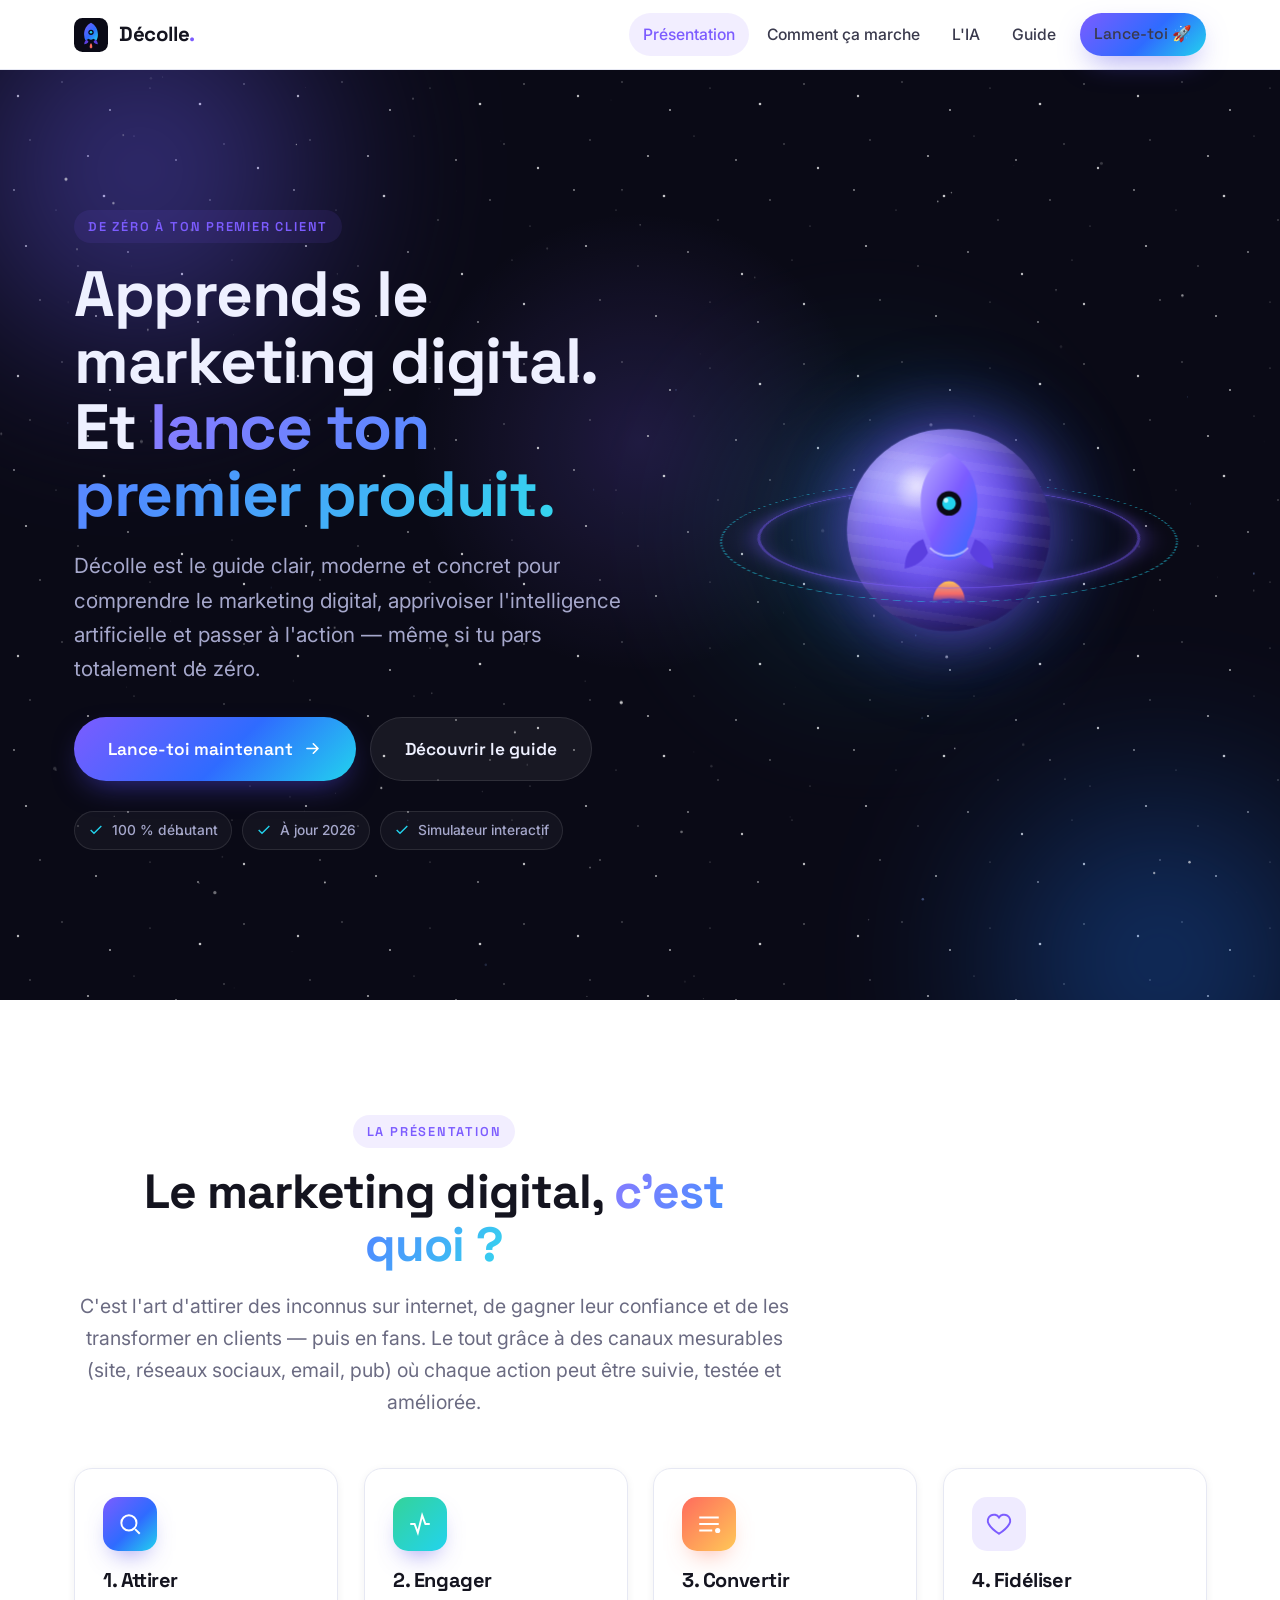
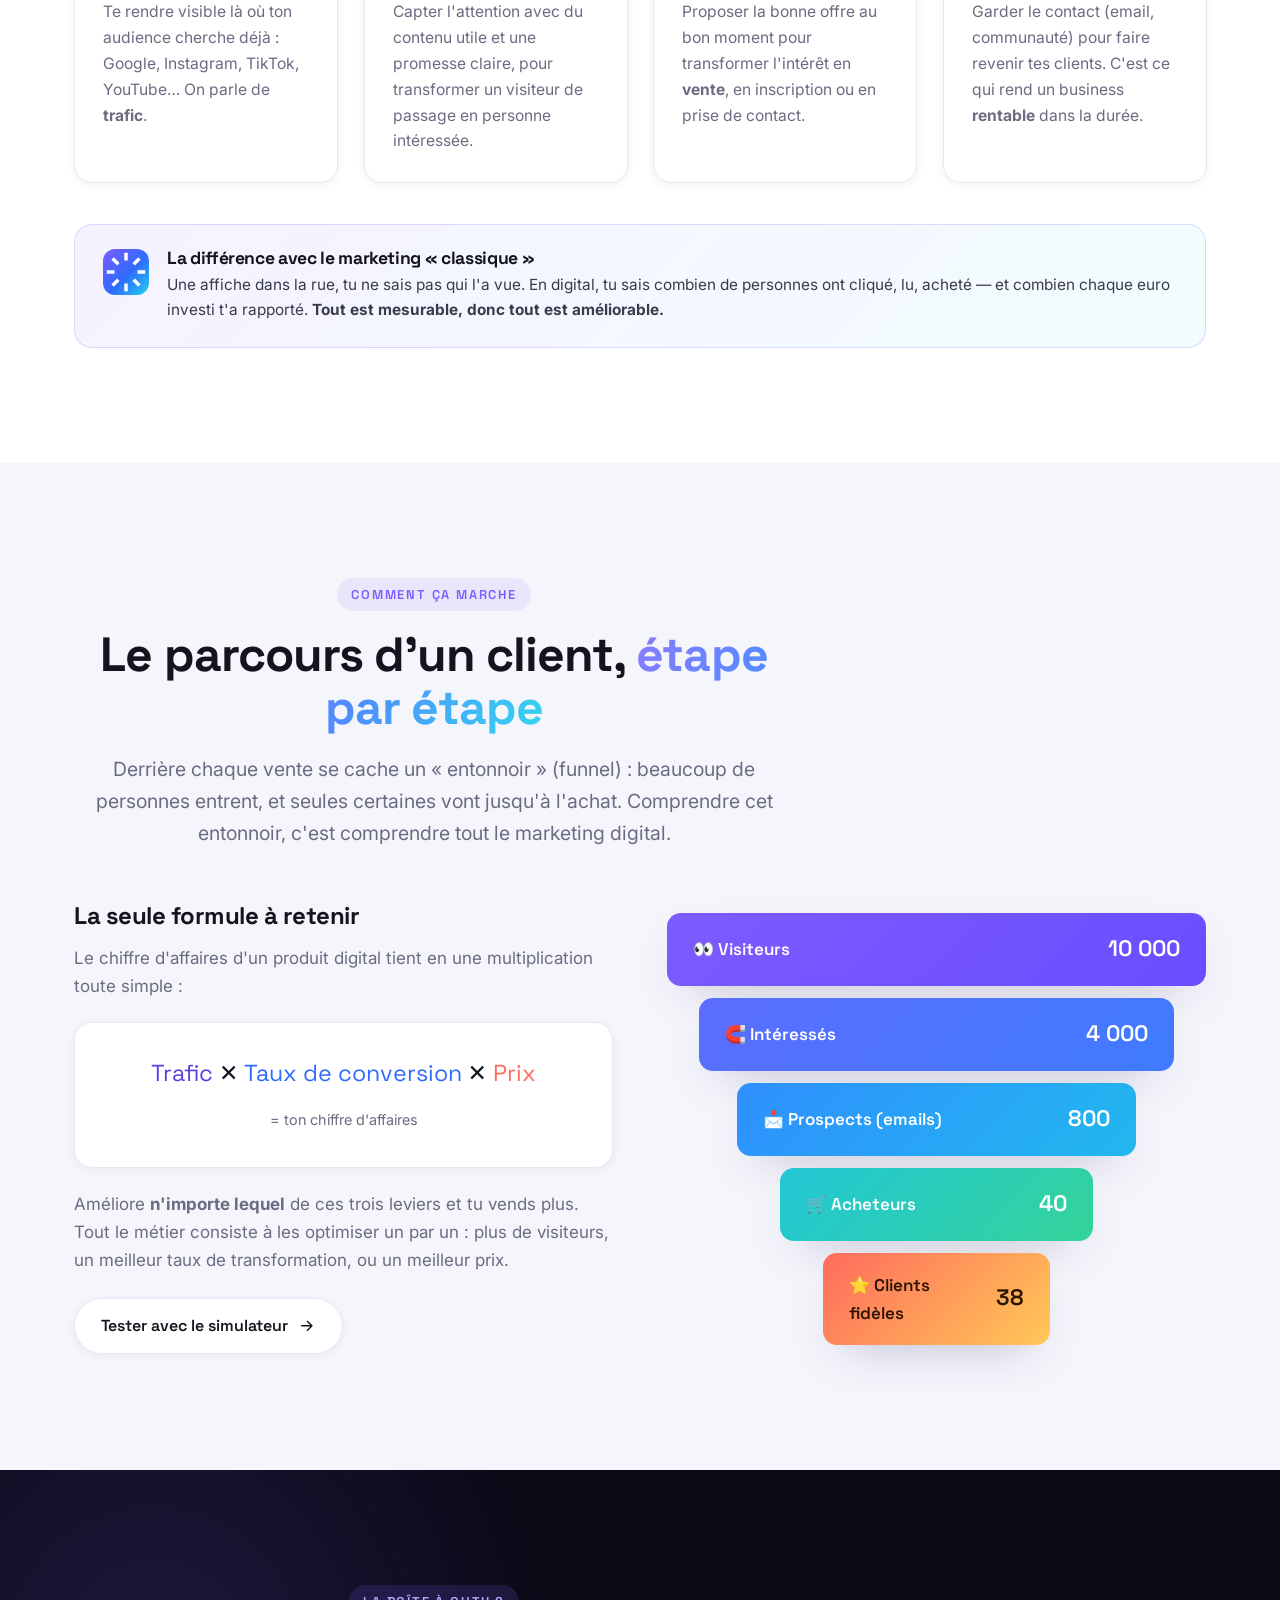
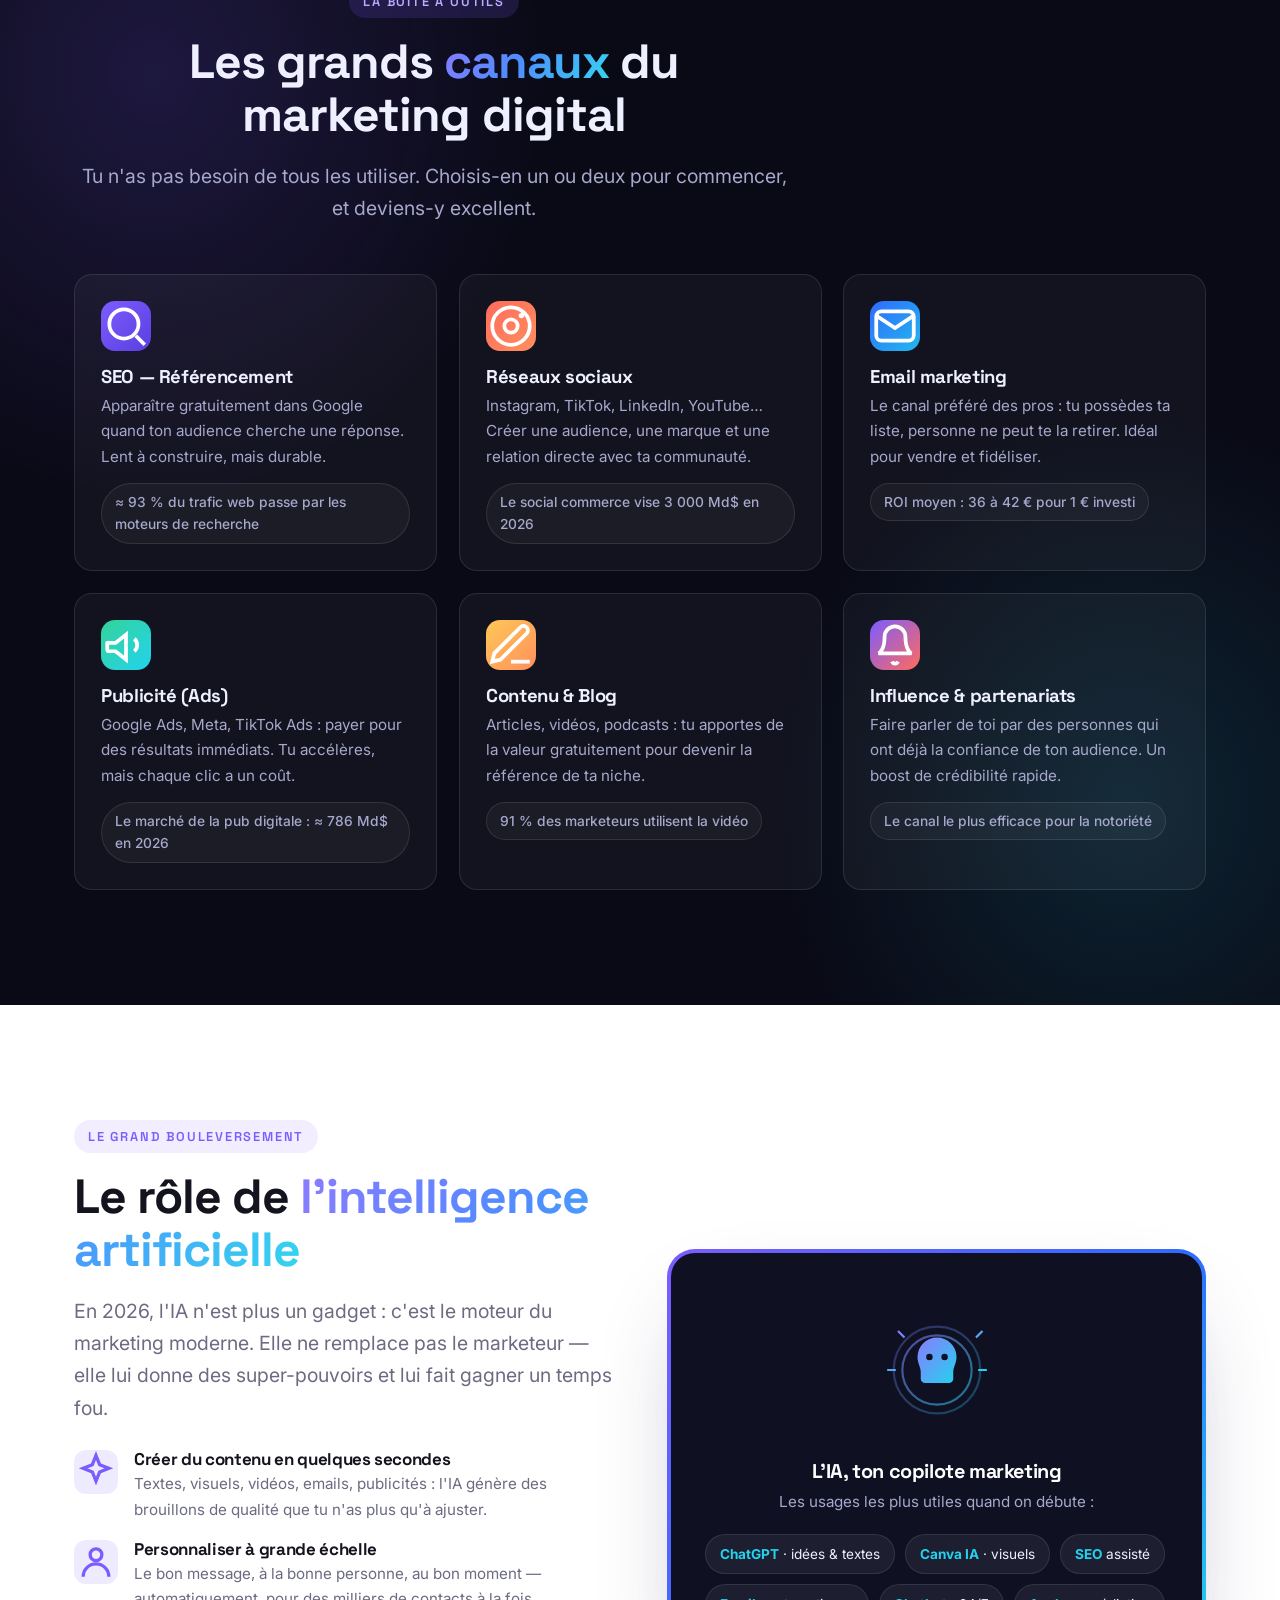
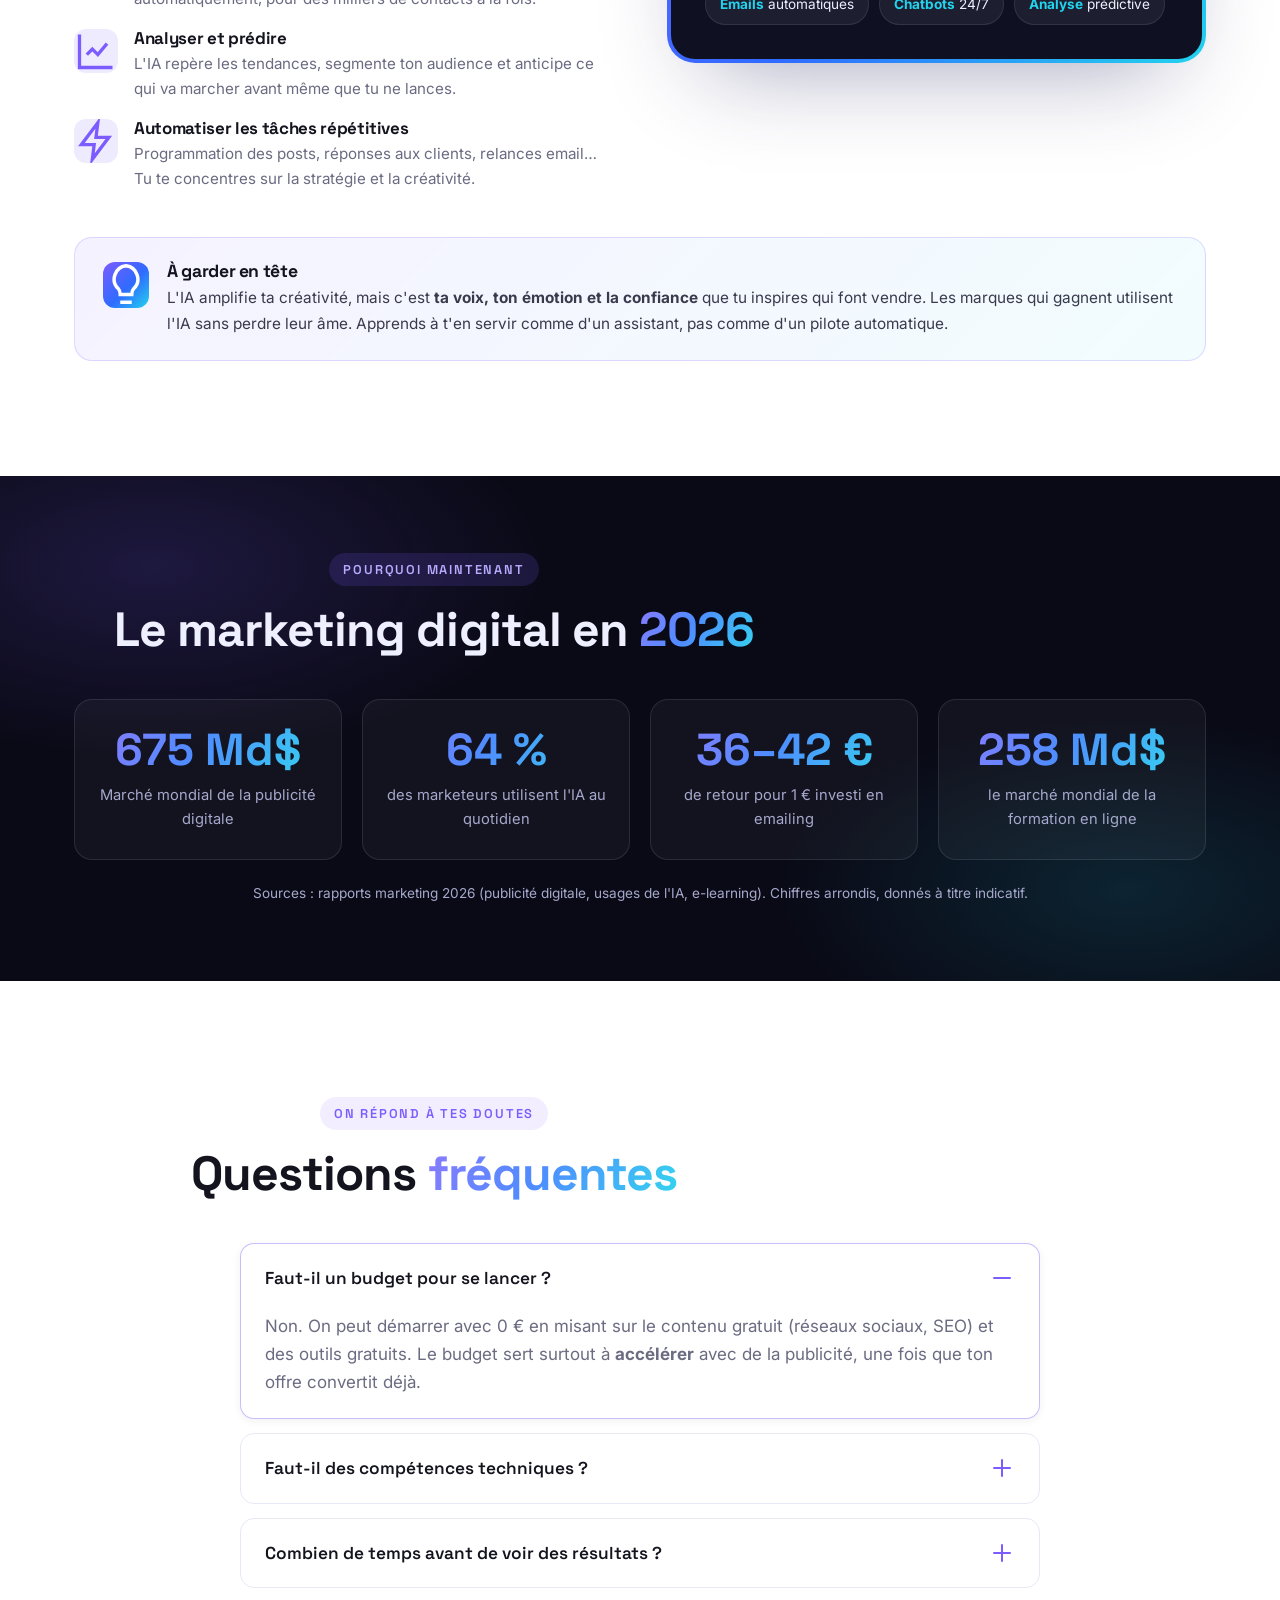
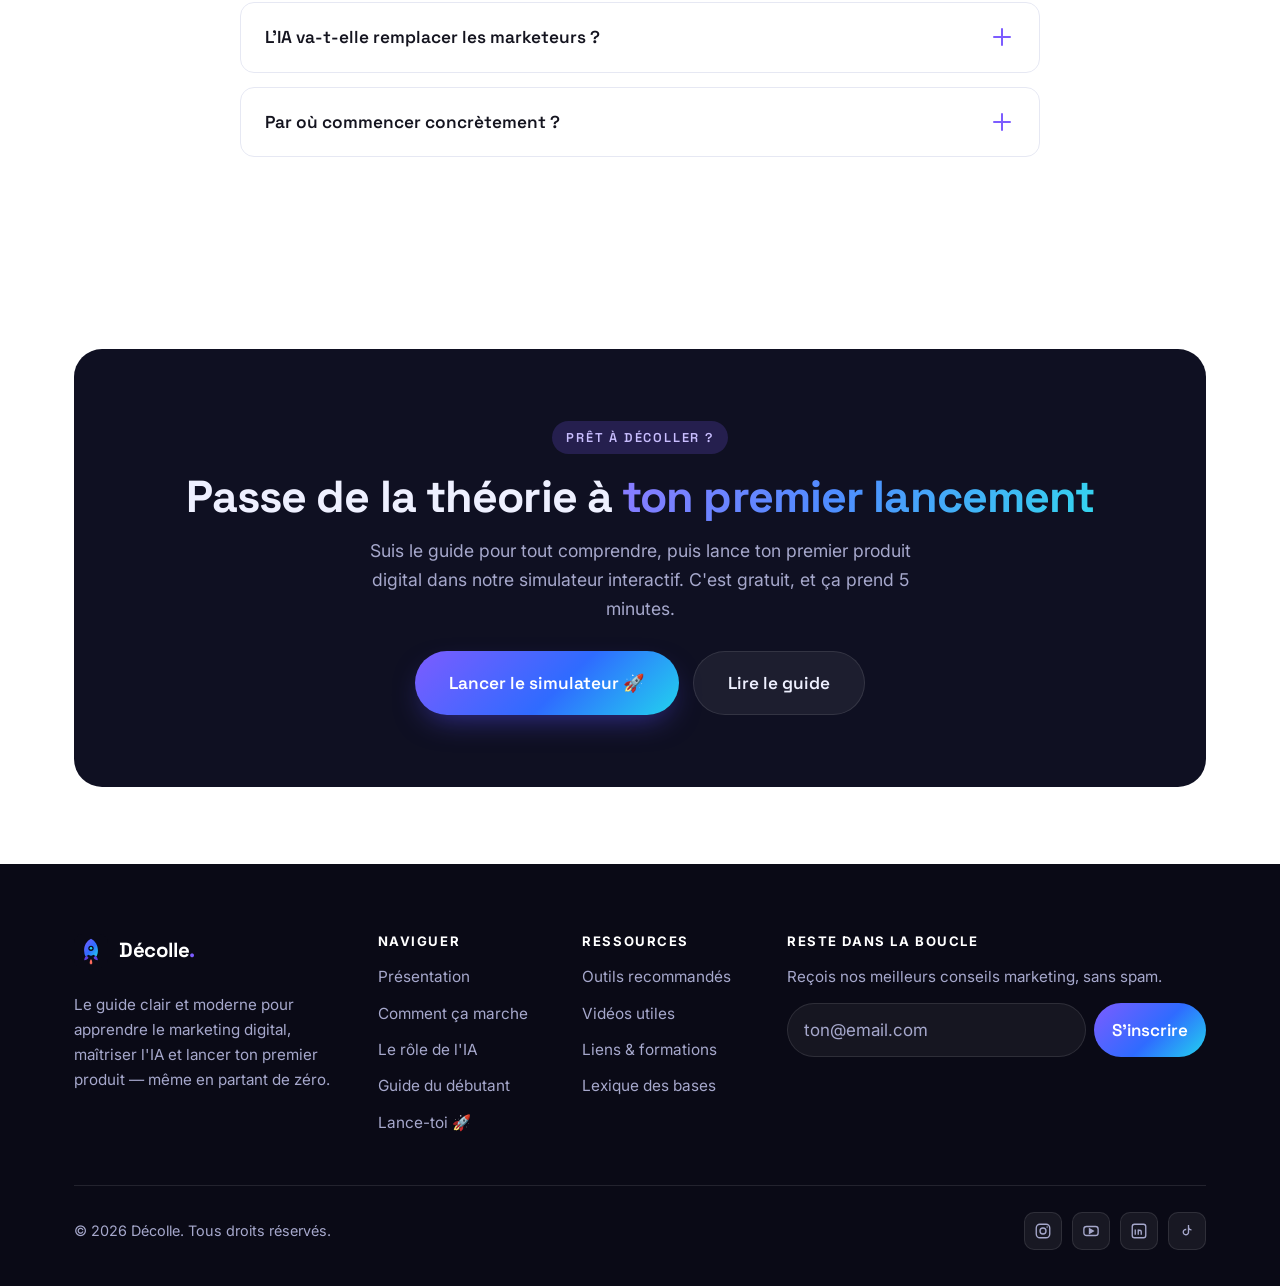
==== commit c9052af1: "Ajout d'animations "wow" : transitions de page, 3D et micro-interactions Nouveaux fichiers assets/cs" ====
--- a/index.html
+++ b/index.html
@@ -18,8 +18,23 @@
 <link rel="preconnect" href="https://fonts.gstatic.com" crossorigin />
 <link href="https://fonts.googleapis.com/css2?family=Space+Grotesk:wght@500;600;700&family=Inter:wght@400;500;600&display=swap" rel="stylesheet" />
 <link rel="stylesheet" href="assets/css/style.css" />
+<link rel="stylesheet" href="assets/css/fx.css" />
 </head>
 <body>
+
+<!-- Overlay de transition entre les pages -->
+<div class="pt" id="pt" aria-hidden="true">
+  <div class="pt__warp"><i style="--a:0deg"></i><i style="--a:30deg"></i><i style="--a:60deg"></i><i style="--a:90deg"></i><i style="--a:120deg"></i><i style="--a:150deg"></i><i style="--a:180deg"></i><i style="--a:210deg"></i><i style="--a:240deg"></i><i style="--a:270deg"></i><i style="--a:300deg"></i><i style="--a:330deg"></i></div>
+  <svg class="pt__rocket" viewBox="0 0 100 150" xmlns="http://www.w3.org/2000/svg">
+    <defs><linearGradient id="ptrk" x1="0" y1="0" x2="1" y2="1"><stop offset="0" stop-color="#b9acff"/><stop offset=".5" stop-color="#7c5cff"/><stop offset="1" stop-color="#2f6bff"/></linearGradient></defs>
+    <path d="M50 6c16 9 24 24 24 42 0 13-3 24-8 33a11 11 0 0 1-32 0c-5-9-8-20-8-33C26 30 34 15 50 6Z" fill="url(#ptrk)"/>
+    <circle cx="50" cy="46" r="10" fill="#0a0a16"/><circle cx="50" cy="46" r="5" fill="#22d3ee"/>
+    <path d="M30 84c-9 3-15 12-15 24 9-2 15-6 19-13Z" fill="#5b3fe0"/>
+    <path d="M70 84c9 3 15 12 15 24-9-2-15-6-19-13Z" fill="#5b3fe0"/>
+    <path d="M40 108c4 6 6 14 4 24-2-2-4-3-4-3s-2 1-4 3c-2-10 0-18 4-24Z" fill="#ff6b5d"/>
+  </svg>
+  <div class="pt__label">Décolle<span class="dot">.</span></div>
+</div>
 
 <!-- ================= NAV ================= -->
 <header class="nav" id="top">
@@ -43,6 +58,7 @@
 <section class="hero">
   <div class="hero__bg" aria-hidden="true">
     <div class="stars"></div>
+    <div class="hero__spot"></div>
     <div class="hero__glow g1"></div>
     <div class="hero__glow g2"></div>
     <div class="hero__glow g3"></div>
@@ -65,12 +81,19 @@
       </div>
     </div>
 
-    <!-- Illustration fusée -->
+    <!-- Scène 3D : planète, anneaux, lunes en orbite et fusée -->
     <div class="hero__art" aria-hidden="true">
-      <div class="orbit o1 spin slow"><span class="orbit__dot"></span></div>
-      <div class="orbit o2 spin rev"><span class="orbit__dot"></span></div>
-      <div class="orbit o3 spin"></div>
-      <svg class="rocket-art" viewBox="0 0 200 260" xmlns="http://www.w3.org/2000/svg">
+      <div class="scene" id="scene">
+        <div class="scene__glow"></div>
+        <div class="scene__tilt" id="sceneTilt">
+          <div class="scene__spin">
+            <div class="ring ring--2"></div>
+            <div class="orbit3d orbit3d--2"><span class="moon moon--2"></span></div>
+            <div class="planet"><span class="planet__spot"></span></div>
+            <div class="ring ring--1"></div>
+            <div class="orbit3d orbit3d--1"><span class="moon"></span></div>
+          </div>
+      <svg class="rocket-3d" viewBox="0 0 200 260" xmlns="http://www.w3.org/2000/svg">
         <defs>
           <linearGradient id="body" x1="0" y1="0" x2="1" y2="1">
             <stop offset="0" stop-color="#b9acff"/><stop offset="0.5" stop-color="#7c5cff"/><stop offset="1" stop-color="#2f6bff"/>
@@ -95,7 +118,9 @@
         <!-- liseré -->
         <path d="M70 165c8 8 18 12 30 12s22-4 30-12" stroke="#ffffff" stroke-opacity=".5" stroke-width="3" fill="none" stroke-linecap="round"/>
       </svg>
-    </div>
+        </div><!-- /scene__tilt -->
+      </div><!-- /scene -->
+    </div><!-- /hero__art -->
   </div>
 </section>
 
@@ -394,5 +419,6 @@
 </footer>
 
 <script src="assets/js/main.js"></script>
+<script src="assets/js/fx.js"></script>
 </body>
 </html>
--- a/assets/css/fx.css
+++ b/assets/css/fx.css
@@ -0,0 +1,178 @@
+/* =====================================================================
+   Décolle — FX : transitions de page, 3D, micro-interactions
+   Chargé après style.css sur toutes les pages. Aucune dépendance.
+   Tous les effets dégradent proprement (et respectent reduced-motion).
+   ===================================================================== */
+
+/* ------------------------------------------------------------------ */
+/* 1. Transition de page ("décollage")                                */
+/* ------------------------------------------------------------------ */
+.pt {
+  position: fixed; inset: 0; z-index: 9999; pointer-events: none;
+  display: grid; place-items: center; overflow: hidden;
+  background:
+    radial-gradient(120% 90% at 50% -10%, #221a52 0%, #0c0b1c 55%, #07060f 100%);
+  transform: translateY(0);
+  animation: ptUp .9s cubic-bezier(.7,.02,.32,1) .12s forwards;
+}
+.pt.is-cover { animation: ptDown .5s cubic-bezier(.7,.02,.32,1) forwards; pointer-events: all; }
+@keyframes ptUp   { from { transform: translateY(0); }     to { transform: translateY(-101%); } }
+@keyframes ptDown { from { transform: translateY(-101%); } to { transform: translateY(0); } }
+
+.pt__rocket { width: clamp(70px, 12vw, 104px); filter: drop-shadow(0 16px 30px rgba(124,92,255,.7)); animation: ptRocket .9s cubic-bezier(.7,.02,.32,1) forwards; }
+@keyframes ptRocket { 0% { transform: translateY(60px) scale(.85); opacity: 0; } 22% { opacity: 1; } 100% { transform: translateY(-58vh) scale(.4); opacity: 0; } }
+
+.pt__label { position: absolute; bottom: 16%; font-family: var(--font-head); font-weight: 700; font-size: 1.4rem; color: #fff; letter-spacing: -.02em; opacity: 0; animation: ptLabel .9s ease forwards; }
+.pt__label .dot { color: var(--cyan); }
+@keyframes ptLabel { 0%,60% { opacity: 0; } 75% { opacity: .9; } 100% { opacity: 0; } }
+
+/* lignes de "warp" radiales */
+.pt__warp { position: absolute; left: 50%; top: 50%; pointer-events: none; }
+.pt__warp i { position: absolute; left: 0; top: 0; width: 2px; height: 26vh; border-radius: 2px;
+  background: linear-gradient(transparent, rgba(160,180,255,.85), transparent); transform-origin: center top; opacity: 0;
+  transform: rotate(var(--a, 0deg)) translateY(0) scaleY(0);
+  animation: warp .9s ease-out forwards; }
+@keyframes warp {
+  0%   { opacity: 0; transform: rotate(var(--a,0deg)) translateY(0) scaleY(0); }
+  45%  { opacity: .9; }
+  100% { opacity: 0; transform: rotate(var(--a,0deg)) translateY(-46vh) scaleY(1.7); }
+}
+
+/* ------------------------------------------------------------------ */
+/* 2. Barre de progression de défilement                              */
+/* ------------------------------------------------------------------ */
+.scroll-prog { position: fixed; top: 0; left: 0; right: 0; height: 3px; z-index: 120; pointer-events: none; }
+.scroll-prog i { display: block; height: 100%; width: 0; background: var(--grad-brand); box-shadow: 0 0 12px rgba(124,92,255,.7); transition: width .1s linear; }
+
+/* ------------------------------------------------------------------ */
+/* 3. Révélations enrichies (override de style.css)                   */
+/* ------------------------------------------------------------------ */
+.reveal { opacity: 0; transform: translateY(36px) scale(.985); filter: blur(7px);
+  transition: opacity .8s var(--ease), transform .8s var(--ease), filter .8s var(--ease); }
+.reveal.in { opacity: 1; transform: none; filter: blur(0); }
+
+/* ------------------------------------------------------------------ */
+/* 4. Cartes 3D (inclinaison au survol — piloté par fx.js)            */
+/* ------------------------------------------------------------------ */
+.tilt { transition: transform .3s var(--ease), box-shadow .3s var(--ease); will-change: transform; }
+.tilt__shine { position: absolute; inset: 0; border-radius: inherit; pointer-events: none; opacity: 0;
+  background: radial-gradient(180px 180px at var(--gx,50%) var(--gy,0%), rgba(255,255,255,.30), transparent 60%);
+  transition: opacity .3s var(--ease); mix-blend-mode: soft-light; z-index: 2; }
+.tilt.is-tilting .tilt__shine { opacity: 1; }
+
+/* ------------------------------------------------------------------ */
+/* 5. Boutons magnétiques + brillance                                 */
+/* ------------------------------------------------------------------ */
+.btn--primary { position: relative; overflow: hidden; }
+.btn--primary::after { content: ""; position: absolute; top: 0; left: -120%; width: 60%; height: 100%;
+  background: linear-gradient(100deg, transparent, rgba(255,255,255,.45), transparent); transform: skewX(-18deg); }
+.btn--primary:hover::after { animation: sheen .8s var(--ease); }
+@keyframes sheen { to { left: 160%; } }
+.mag { transition: transform .25s var(--ease); }
+
+/* ------------------------------------------------------------------ */
+/* 6. Aurores animées dans les sections sombres                       */
+/* ------------------------------------------------------------------ */
+.section--space { isolation: isolate; }
+.section--space::before { content: ""; position: absolute; inset: 0; pointer-events: none; z-index: 0; opacity: .8;
+  background:
+    radial-gradient(45% 55% at 12% 18%, rgba(124,92,255,.22), transparent 70%),
+    radial-gradient(40% 50% at 88% 82%, rgba(34,211,238,.16), transparent 70%);
+  animation: aurora 18s ease-in-out infinite alternate; }
+@keyframes aurora { 0% { transform: translate3d(-3%, -2%, 0) scale(1); } 100% { transform: translate3d(4%, 3%, 0) scale(1.12); } }
+.section--space > .container { position: relative; z-index: 1; }
+
+/* ------------------------------------------------------------------ */
+/* 7. Champ d'étoiles interactif (canvas, posé par fx.js)             */
+/* ------------------------------------------------------------------ */
+.starfield { position: absolute; inset: 0; width: 100%; height: 100%; pointer-events: none; z-index: 0; }
+
+/* lueur qui suit la souris dans le hero */
+.hero__spot { position: absolute; width: 540px; height: 540px; border-radius: 50%; pointer-events: none; z-index: 0;
+  background: radial-gradient(circle, rgba(124,92,255,.18), transparent 60%); transform: translate(-50%, -50%);
+  left: 50%; top: 40%; transition: left .3s ease-out, top .3s ease-out; mix-blend-mode: screen; }
+
+/* ------------------------------------------------------------------ */
+/* 8. Scène 3D du hero (planète + anneaux + lunes)                    */
+/* ------------------------------------------------------------------ */
+.scene { position: relative; width: min(440px, 94%); aspect-ratio: 1; margin: auto; perspective: 1100px; }
+.scene__tilt { position: absolute; inset: 0; transform-style: preserve-3d;
+  transform: rotateX(var(--ry, 0deg)) rotateY(var(--rx, 0deg)); transition: transform .25s ease-out; }
+.scene__spin { position: absolute; inset: 0; transform-style: preserve-3d; animation: sceneSpin 16s ease-in-out infinite; }
+@keyframes sceneSpin {
+  0%, 100% { transform: rotateY(-11deg) rotateX(3deg); }
+  50%      { transform: rotateY(11deg)  rotateX(-3deg); }
+}
+
+/* halo derrière la scène */
+.scene__glow { position: absolute; left: 50%; top: 50%; width: 78%; height: 78%; transform: translate(-50%,-50%);
+  border-radius: 50%; background: radial-gradient(circle, rgba(124,92,255,.55), rgba(47,107,255,.18) 45%, transparent 70%);
+  filter: blur(26px); z-index: -1; animation: pulseGlow 6s ease-in-out infinite; }
+@keyframes pulseGlow { 0%,100% { opacity: .8; transform: translate(-50%,-50%) scale(1); } 50% { opacity: 1; transform: translate(-50%,-50%) scale(1.08); } }
+
+/* la planète */
+.planet { position: absolute; left: 27%; top: 27%; width: 46%; aspect-ratio: 1; border-radius: 50%;
+  background:
+    radial-gradient(circle at 33% 28%, #cabfff 0%, #8b75ff 26%, #6b54f0 48%, #3f2fae 72%, #241a6b 100%);
+  box-shadow:
+    inset -16px -20px 46px rgba(5,4,20,.6),
+    inset 12px 14px 30px rgba(200,210,255,.32),
+    0 0 60px rgba(124,92,255,.5);
+  overflow: hidden; transform: translateZ(2px); }
+/* bandes / "rotation" de surface */
+.planet::before { content: ""; position: absolute; inset: -20% -10%;
+  background:
+    radial-gradient(40% 22% at 30% 35%, rgba(180,200,255,.30), transparent 60%),
+    radial-gradient(50% 26% at 70% 70%, rgba(60,40,140,.6), transparent 60%),
+    repeating-linear-gradient(8deg, rgba(255,255,255,.05) 0 8px, transparent 8px 22px);
+  animation: planetRoll 22s linear infinite; }
+@keyframes planetRoll { to { transform: translateX(-40%); } }
+/* reflet spéculaire */
+.planet__spot { position: absolute; left: 22%; top: 18%; width: 26%; height: 22%; border-radius: 50%;
+  background: radial-gradient(circle, rgba(255,255,255,.85), transparent 70%); filter: blur(2px); }
+
+/* anneaux */
+.ring { position: absolute; left: 50%; top: 50%; width: 86%; aspect-ratio: 1; border-radius: 50%;
+  transform: translate(-50%,-50%) rotateX(75deg); }
+.ring--1 { border: 3px solid rgba(124,92,255,.5); box-shadow: 0 0 26px rgba(124,92,255,.45), inset 0 0 20px rgba(124,92,255,.3); }
+.ring--2 { width: 102%; border: 2px dashed rgba(34,211,238,.45); transform: translate(-50%,-50%) rotateX(75deg) rotateZ(18deg); }
+
+/* lunes en orbite */
+.orbit3d { position: absolute; left: 50%; top: 50%; width: 90%; aspect-ratio: 1;
+  transform: translate(-50%,-50%) rotateX(75deg); transform-style: preserve-3d; }
+.orbit3d--1 { animation: orbitSpin 9s linear infinite; }
+.orbit3d--2 { width: 112%; animation: orbitSpin 15s linear infinite reverse; }
+@keyframes orbitSpin { to { transform: translate(-50%,-50%) rotateX(75deg) rotateZ(360deg); } }
+.moon { position: absolute; top: -10px; left: 50%; width: 20px; height: 20px; margin-left: -10px; border-radius: 50%;
+  background: radial-gradient(circle at 35% 30%, #ffffff, #b9c4e8 60%, #8794bf);
+  box-shadow: 0 0 16px rgba(200,215,255,.7); transform: rotateX(-75deg); }
+.moon--2 { width: 14px; height: 14px; margin-left: -7px; top: -7px;
+  background: radial-gradient(circle at 35% 30%, #d8fbff, #56d6ee 60%, #22a7c4); box-shadow: 0 0 16px rgba(34,211,238,.7); }
+
+/* la fusée flotte devant la scène */
+.rocket-3d { position: absolute; left: 50%; top: 50%; width: 26%; transform: translate(-50%,-52%) translateZ(80px);
+  filter: drop-shadow(0 22px 30px rgba(124,92,255,.55)); animation: bob 5s var(--ease) infinite; z-index: 5; }
+
+/* ------------------------------------------------------------------ */
+/* 9. Petites finitions                                               */
+/* ------------------------------------------------------------------ */
+.icon-badge { transition: transform .35s var(--ease); }
+.card:hover .icon-badge, .channel:hover .channel__ico { transform: translateY(-3px) rotate(-4deg) scale(1.06); }
+.brand__mark { transition: transform .5s var(--ease); }
+.brand:hover .brand__mark { transform: rotate(-12deg) scale(1.08); }
+
+/* ------------------------------------------------------------------ */
+/* 10. Respect de prefers-reduced-motion                              */
+/* ------------------------------------------------------------------ */
+@media (prefers-reduced-motion: reduce) {
+  .pt { animation: none !important; transform: translateY(-101%) !important; }
+  .pt__rocket, .pt__label, .pt__warp i { animation: none !important; opacity: 0 !important; }
+  .scene__spin, .orbit3d, .planet::before, .scene__glow, .section--space::before { animation: none !important; }
+  .reveal { transition: opacity .4s ease; transform: none; filter: none; }
+  .tilt { transition: none !important; }
+}
+
+@media (max-width: 760px) {
+  .scene { width: min(340px, 86%); }
+  .hero__spot { display: none; }
+}
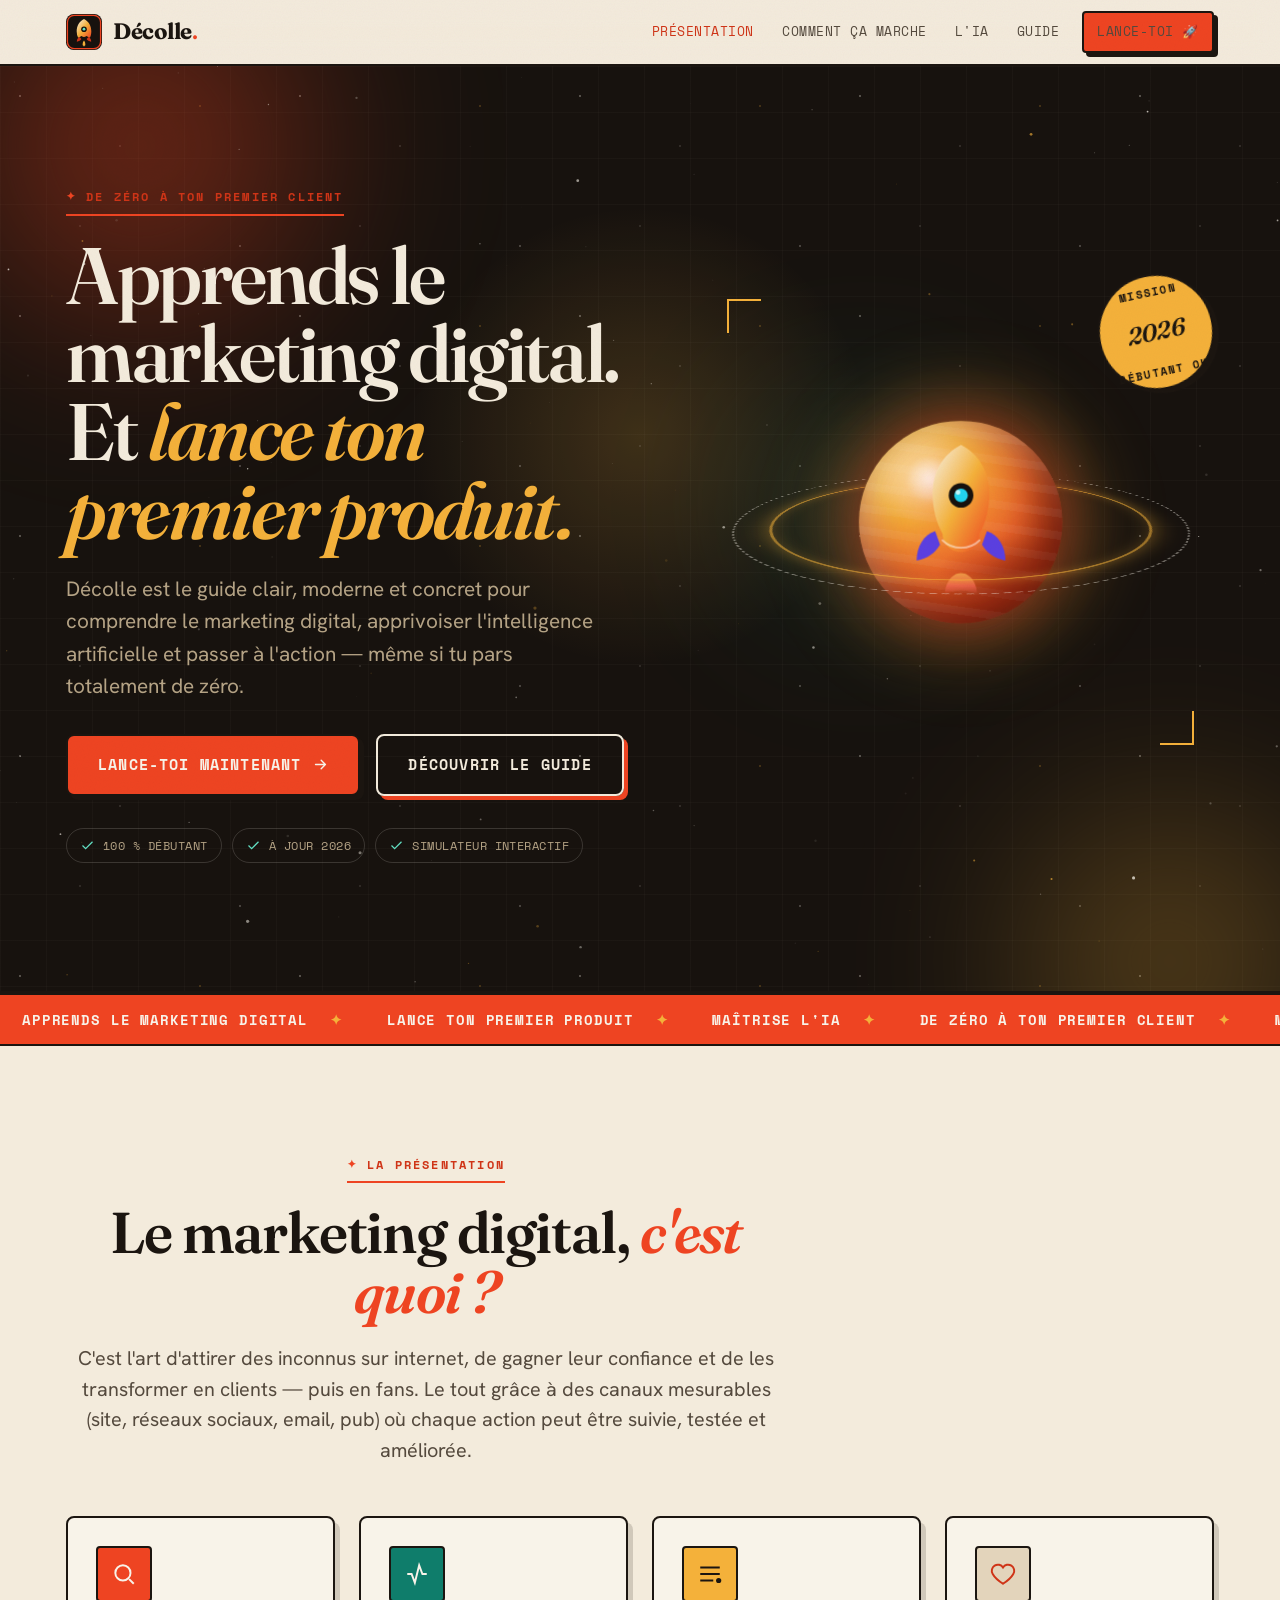
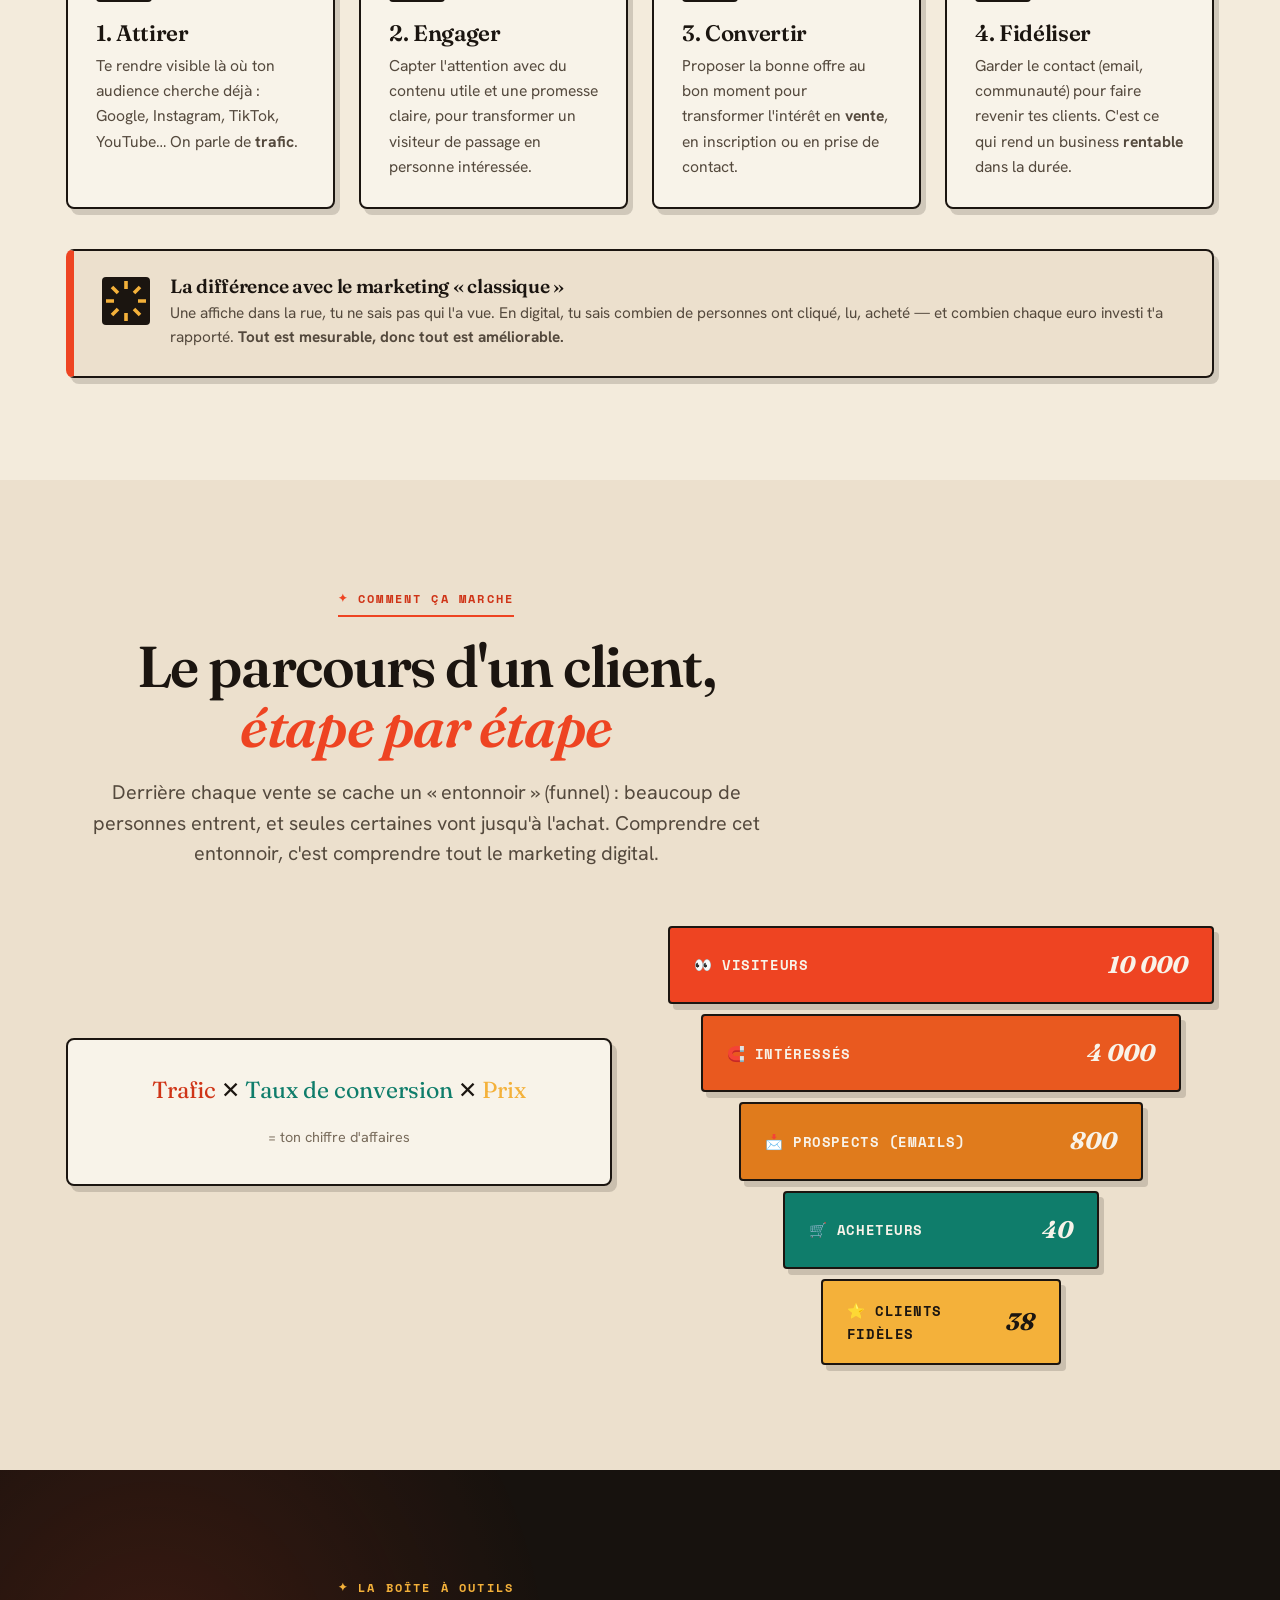
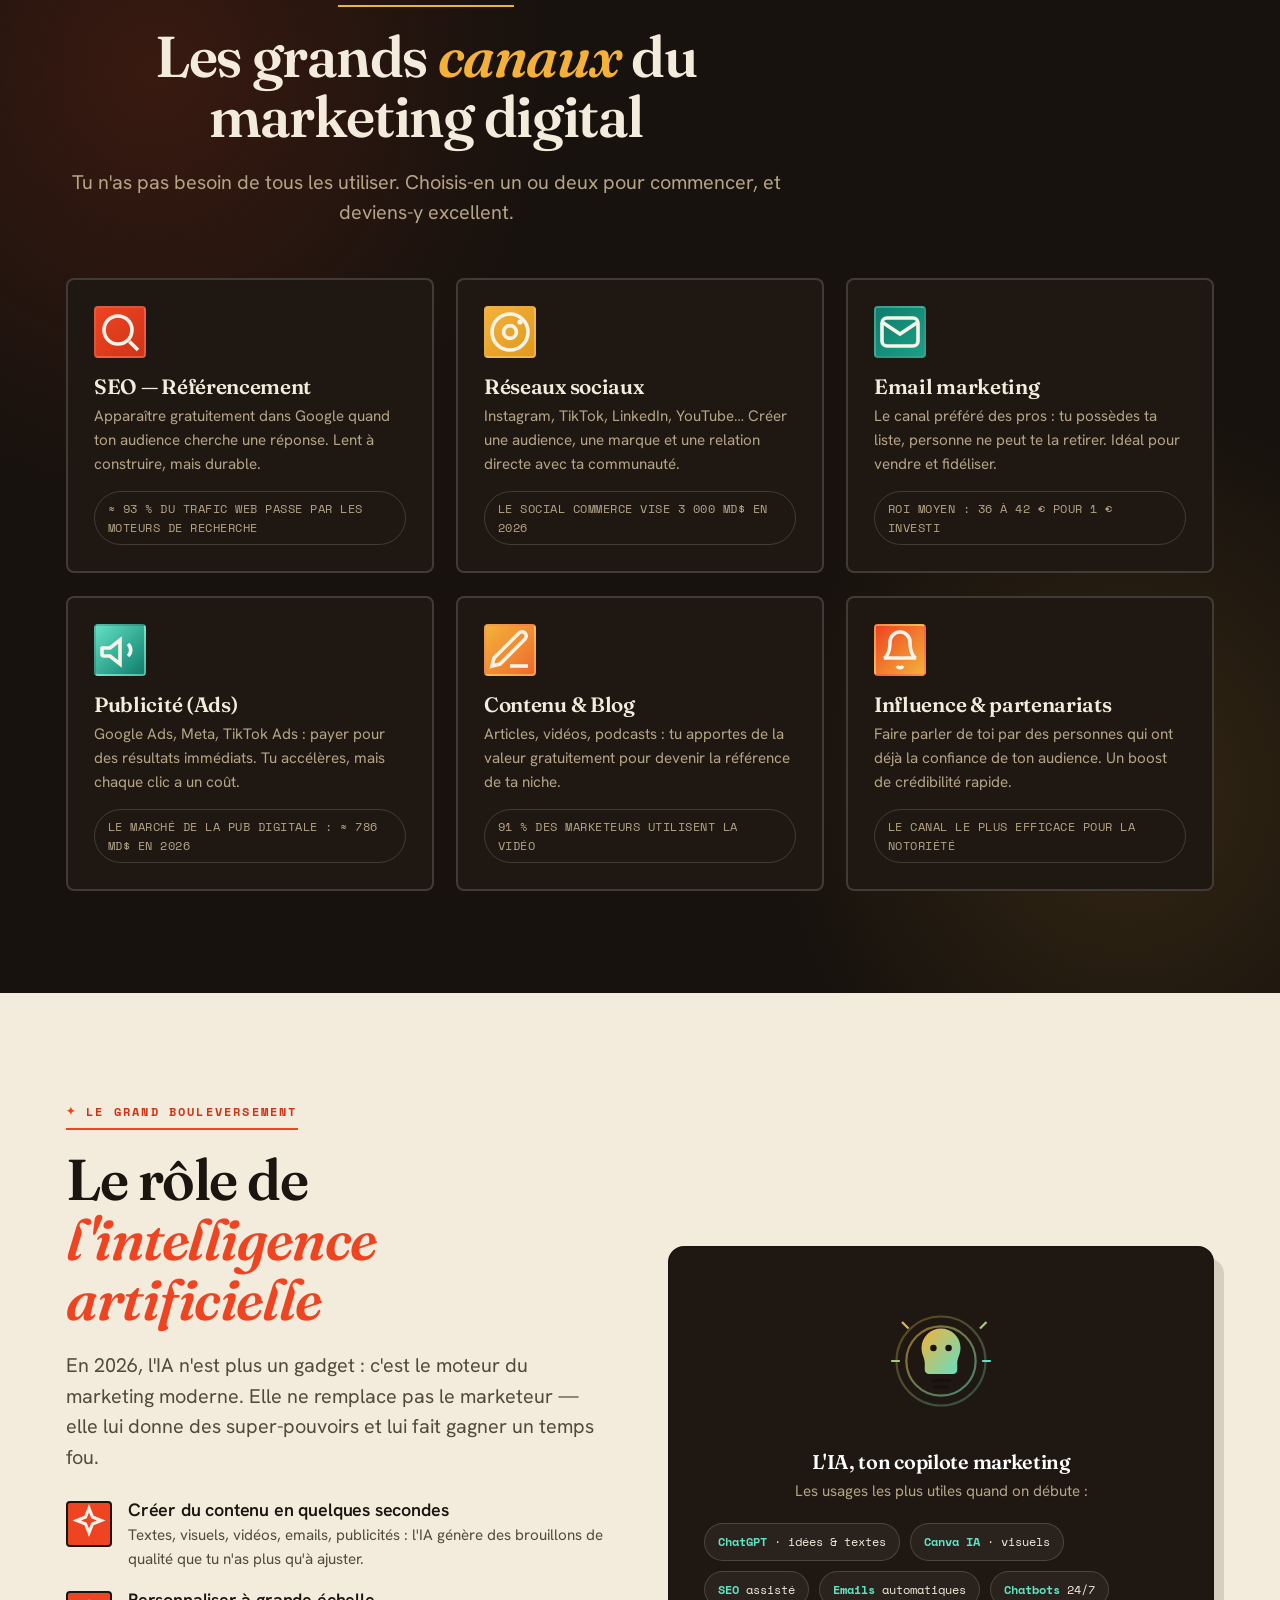
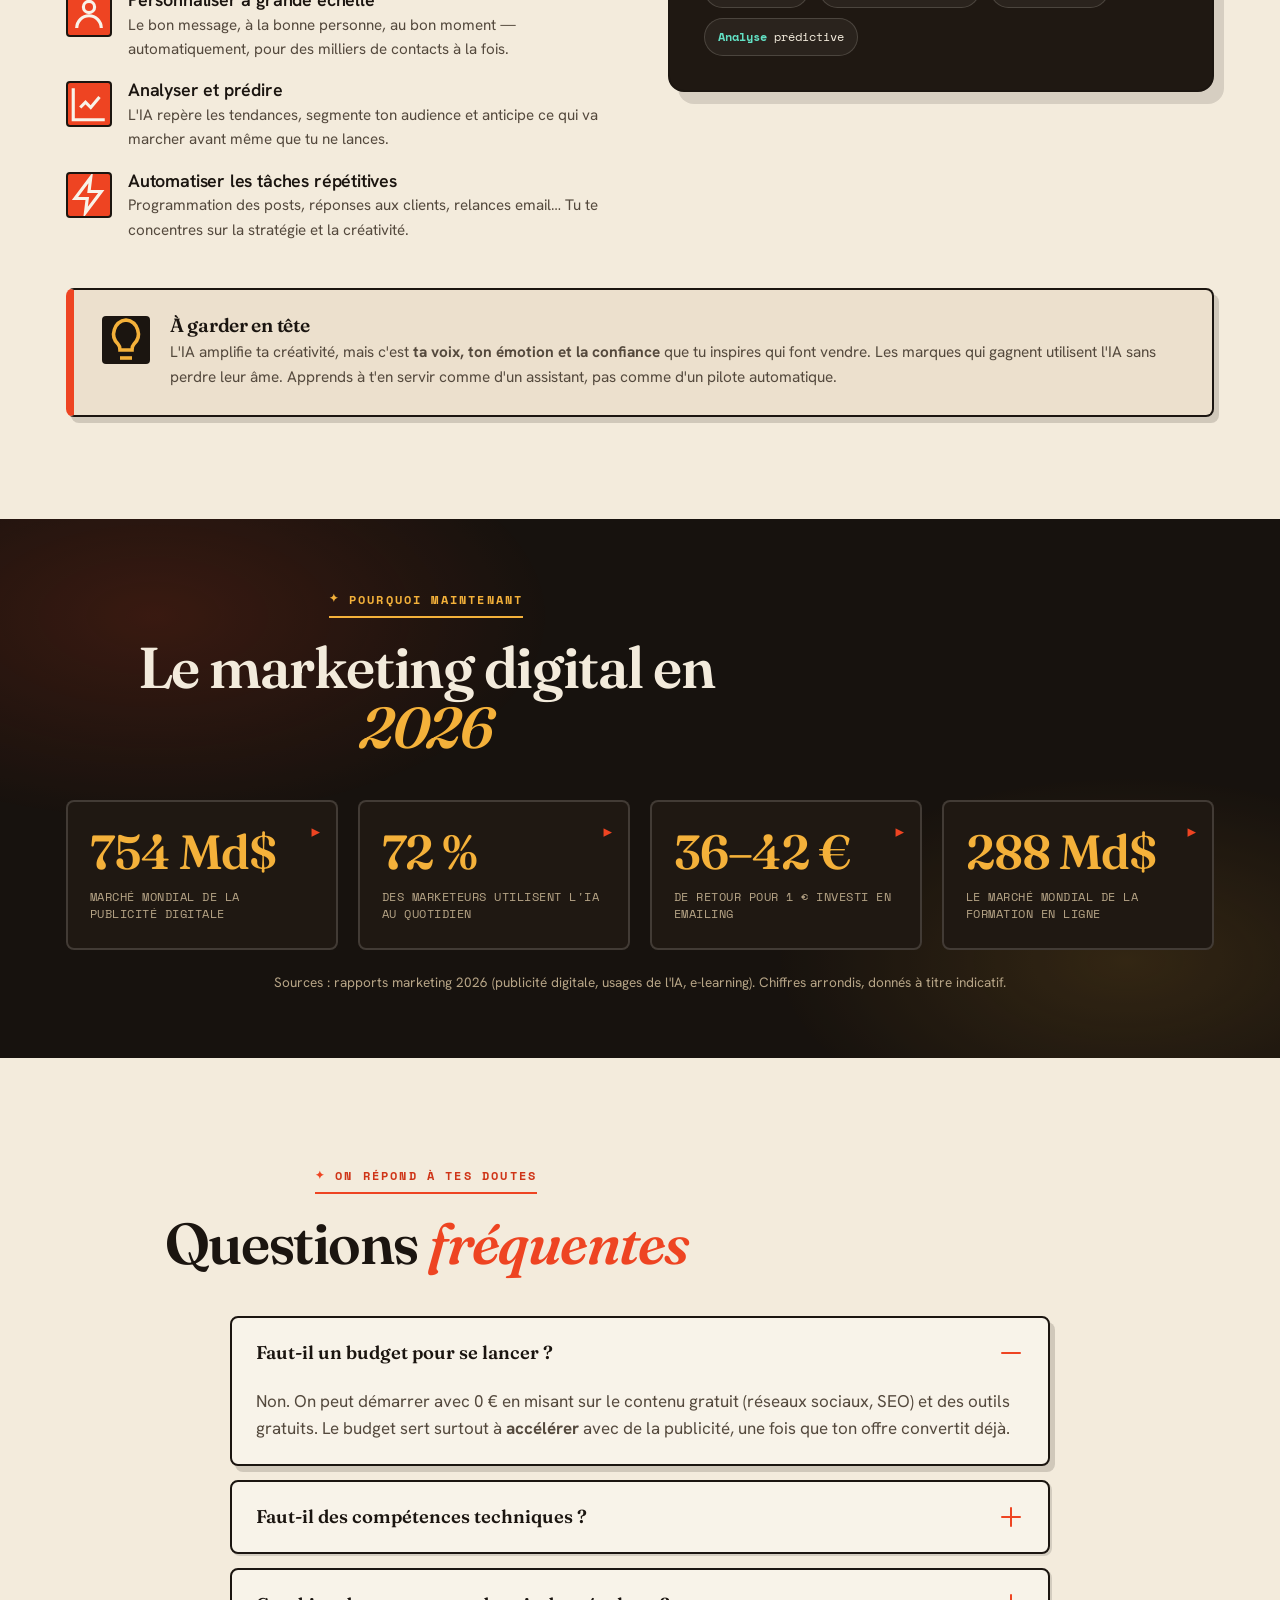
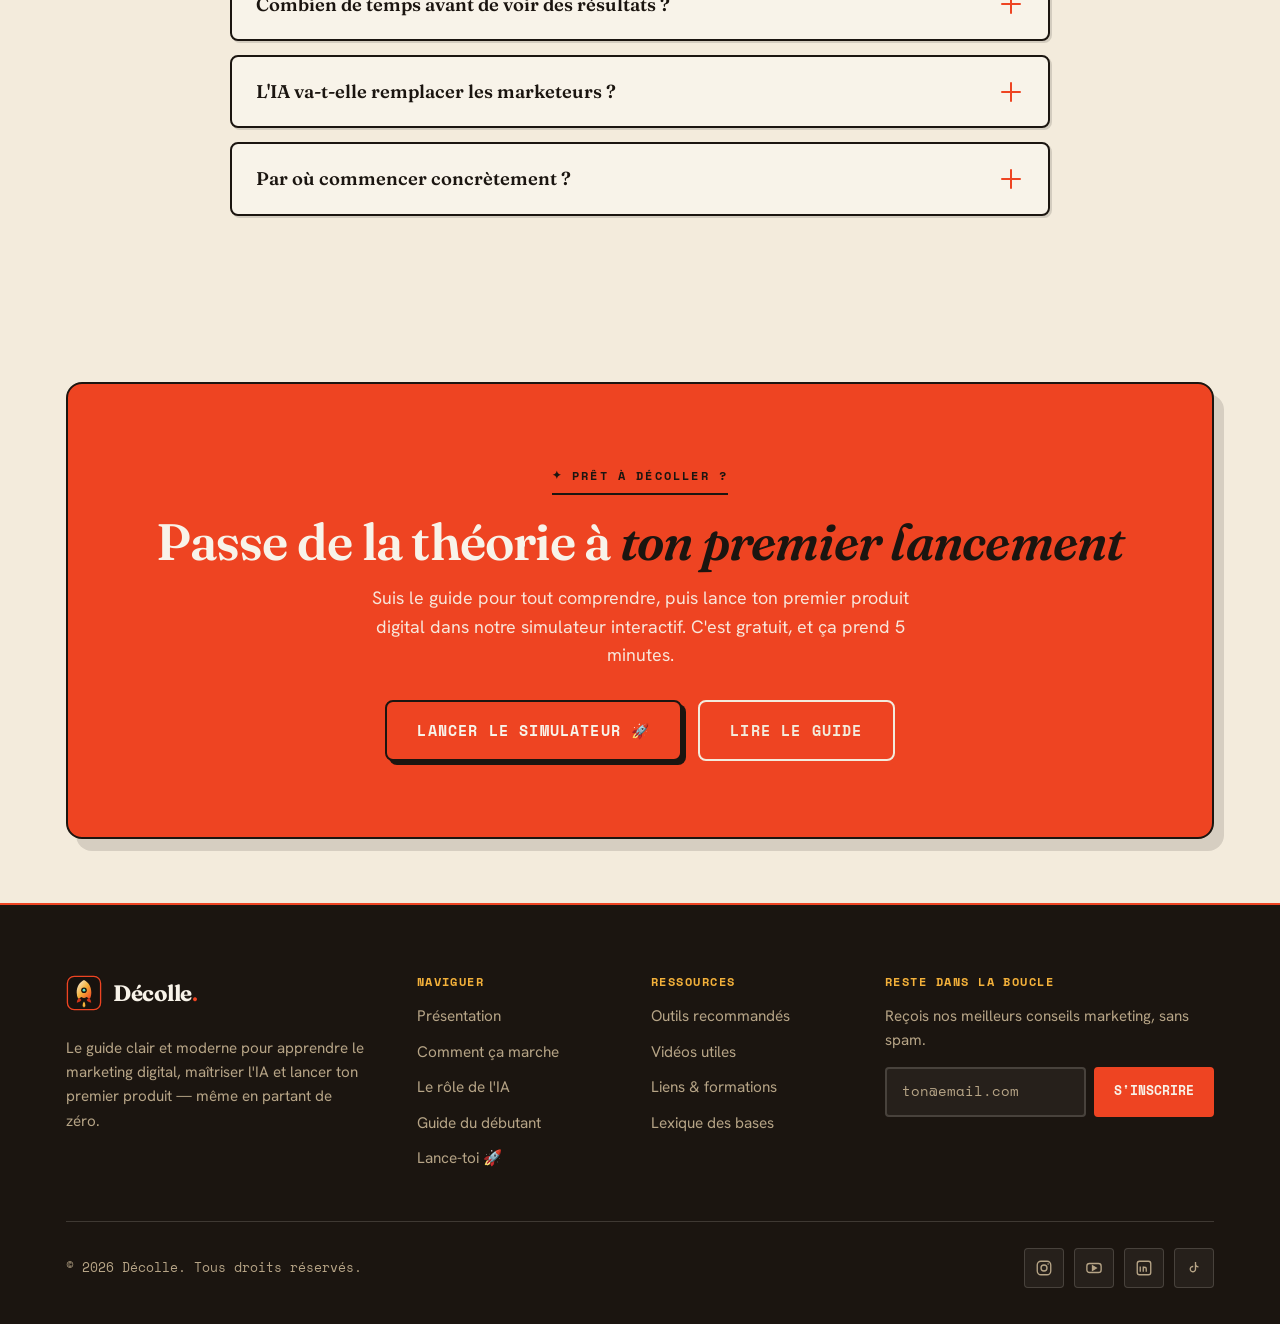
==== commit ea6c0a18: "Refonte visuelle complète : direction "Mission Control" (éditorial rétro-futuriste) Application du s" ====
--- a/index.html
+++ b/index.html
@@ -5,7 +5,7 @@
 <meta name="viewport" content="width=device-width, initial-scale=1.0" />
 <title>Décolle — Apprends le marketing digital et lance ton premier produit</title>
 <meta name="description" content="Décolle est le guide clair et moderne pour comprendre le marketing digital, maîtriser l'IA et lancer ton premier produit digital — même en partant de zéro. Présentation, guide complet et simulateur interactif." />
-<meta name="theme-color" content="#0a0a16" />
+<meta name="theme-color" content="#17120e" />
 <link rel="icon" href="assets/img/favicon.svg" type="image/svg+xml" />
 
 <!-- Open Graph -->
@@ -16,7 +16,7 @@
 
 <link rel="preconnect" href="https://fonts.googleapis.com" />
 <link rel="preconnect" href="https://fonts.gstatic.com" crossorigin />
-<link href="https://fonts.googleapis.com/css2?family=Space+Grotesk:wght@500;600;700&family=Inter:wght@400;500;600&display=swap" rel="stylesheet" />
+<link href="https://fonts.googleapis.com/css2?family=Fraunces:ital,opsz,wght@0,9..144,400..700;1,9..144,400..600&family=Hanken+Grotesk:wght@400;500;600;700;800&family=Space+Mono:ital,wght@0,400;0,700;1,400&display=swap" rel="stylesheet" />
 <link rel="stylesheet" href="assets/css/style.css" />
 <link rel="stylesheet" href="assets/css/fx.css" />
 </head>
@@ -26,15 +26,18 @@
 <div class="pt" id="pt" aria-hidden="true">
   <div class="pt__warp"><i style="--a:0deg"></i><i style="--a:30deg"></i><i style="--a:60deg"></i><i style="--a:90deg"></i><i style="--a:120deg"></i><i style="--a:150deg"></i><i style="--a:180deg"></i><i style="--a:210deg"></i><i style="--a:240deg"></i><i style="--a:270deg"></i><i style="--a:300deg"></i><i style="--a:330deg"></i></div>
   <svg class="pt__rocket" viewBox="0 0 100 150" xmlns="http://www.w3.org/2000/svg">
-    <defs><linearGradient id="ptrk" x1="0" y1="0" x2="1" y2="1"><stop offset="0" stop-color="#b9acff"/><stop offset=".5" stop-color="#7c5cff"/><stop offset="1" stop-color="#2f6bff"/></linearGradient></defs>
+    <defs><linearGradient id="ptrk" x1="0" y1="0" x2="1" y2="1"><stop offset="0" stop-color="#f8f3e9"/><stop offset=".5" stop-color="#f4b13a"/><stop offset="1" stop-color="#ee4422"/></linearGradient></defs>
     <path d="M50 6c16 9 24 24 24 42 0 13-3 24-8 33a11 11 0 0 1-32 0c-5-9-8-20-8-33C26 30 34 15 50 6Z" fill="url(#ptrk)"/>
-    <circle cx="50" cy="46" r="10" fill="#0a0a16"/><circle cx="50" cy="46" r="5" fill="#22d3ee"/>
+    <circle cx="50" cy="46" r="10" fill="#17120e"/><circle cx="50" cy="46" r="5" fill="#22d3ee"/>
     <path d="M30 84c-9 3-15 12-15 24 9-2 15-6 19-13Z" fill="#5b3fe0"/>
     <path d="M70 84c9 3 15 12 15 24-9-2-15-6-19-13Z" fill="#5b3fe0"/>
     <path d="M40 108c4 6 6 14 4 24-2-2-4-3-4-3s-2 1-4 3c-2-10 0-18 4-24Z" fill="#ff6b5d"/>
   </svg>
   <div class="pt__label">Décolle<span class="dot">.</span></div>
 </div>
+
+<!-- Grain papier (texture globale) -->
+<div class="grain" aria-hidden="true"></div>
 
 <!-- ================= NAV ================= -->
 <header class="nav" id="top">
@@ -96,7 +99,7 @@
       <svg class="rocket-3d" viewBox="0 0 200 260" xmlns="http://www.w3.org/2000/svg">
         <defs>
           <linearGradient id="body" x1="0" y1="0" x2="1" y2="1">
-            <stop offset="0" stop-color="#b9acff"/><stop offset="0.5" stop-color="#7c5cff"/><stop offset="1" stop-color="#2f6bff"/>
+            <stop offset="0" stop-color="#f8f3e9"/><stop offset="0.5" stop-color="#f4b13a"/><stop offset="1" stop-color="#ee4422"/>
           </linearGradient>
           <linearGradient id="flame" x1="0" y1="0" x2="0" y2="1">
             <stop offset="0" stop-color="#ffc857"/><stop offset="0.6" stop-color="#ff6b5d"/><stop offset="1" stop-color="#ff6b5d" stop-opacity="0"/>
@@ -112,7 +115,7 @@
         <!-- corps -->
         <path d="M100 10c30 16 46 44 46 80 0 24-6 46-16 64a20 20 0 0 1-60 0c-10-18-16-40-16-64 0-36 16-64 46-80Z" fill="url(#body)"/>
         <!-- hublot -->
-        <circle cx="100" cy="92" r="20" fill="#0a0a16"/>
+        <circle cx="100" cy="92" r="20" fill="#17120e"/>
         <circle cx="100" cy="92" r="11" fill="#22d3ee"/>
         <circle cx="95" cy="87" r="4" fill="#eaffff" opacity=".8"/>
         <!-- liseré -->
@@ -120,9 +123,18 @@
       </svg>
         </div><!-- /scene__tilt -->
       </div><!-- /scene -->
+      <div class="sticker" style="top:1%;right:0"><span>Mission</span><span class="big">2026</span><span>Débutant OK</span></div>
     </div><!-- /hero__art -->
   </div>
 </section>
+
+<!-- ================= BANDEAU DÉFILANT ================= -->
+<div class="marquee" aria-hidden="true">
+  <div class="marquee__track">
+    <span>Apprends le marketing digital</span><span>Lance ton premier produit</span><span>Maîtrise l'IA</span><span>De zéro à ton premier client</span><span>Mission 2026</span>
+    <span>Apprends le marketing digital</span><span>Lance ton premier produit</span><span>Maîtrise l'IA</span><span>De zéro à ton premier client</span><span>Mission 2026</span>
+  </div>
+</div>
 
 <!-- ================= C'EST QUOI ================= -->
 <section class="section" id="presentation">
@@ -214,37 +226,37 @@
 
     <div class="channels" style="margin-top:50px">
       <article class="channel reveal">
-        <div class="channel__ico" style="background:linear-gradient(135deg,#7c5cff,#5b3fe0)"><svg viewBox="0 0 24 24" fill="none" stroke="currentColor" stroke-width="1.8"><circle cx="11" cy="11" r="7"/><path d="m21 21-4.3-4.3"/></svg></div>
+        <div class="channel__ico" style="background:linear-gradient(135deg,#ee4422,#cf3417)"><svg viewBox="0 0 24 24" fill="none" stroke="currentColor" stroke-width="1.8"><circle cx="11" cy="11" r="7"/><path d="m21 21-4.3-4.3"/></svg></div>
         <h3>SEO — Référencement</h3>
         <p>Apparaître gratuitement dans Google quand ton audience cherche une réponse. Lent à construire, mais durable.</p>
         <span class="chip" style="margin-top:14px">≈ 93 % du trafic web passe par les moteurs de recherche</span>
       </article>
       <article class="channel reveal d1">
-        <div class="channel__ico" style="background:linear-gradient(135deg,#ff6b5d,#ff8f5d)"><svg viewBox="0 0 24 24" fill="none" stroke="currentColor" stroke-width="1.8"><circle cx="12" cy="12" r="9"/><circle cx="12" cy="12" r="3.2"/><circle cx="17" cy="7" r="1.3" fill="currentColor" stroke="none"/></svg></div>
+        <div class="channel__ico" style="background:linear-gradient(135deg,#f4b13a,#df9a1c)"><svg viewBox="0 0 24 24" fill="none" stroke="currentColor" stroke-width="1.8"><circle cx="12" cy="12" r="9"/><circle cx="12" cy="12" r="3.2"/><circle cx="17" cy="7" r="1.3" fill="currentColor" stroke="none"/></svg></div>
         <h3>Réseaux sociaux</h3>
         <p>Instagram, TikTok, LinkedIn, YouTube… Créer une audience, une marque et une relation directe avec ta communauté.</p>
         <span class="chip" style="margin-top:14px">Le social commerce vise 3 000 Md$ en 2026</span>
       </article>
       <article class="channel reveal d2">
-        <div class="channel__ico" style="background:linear-gradient(135deg,#2f6bff,#22b8ee)"><svg viewBox="0 0 24 24" fill="none" stroke="currentColor" stroke-width="1.8"><rect x="3" y="5" width="18" height="14" rx="2.5"/><path d="m3 7 9 6 9-6"/></svg></div>
+        <div class="channel__ico" style="background:linear-gradient(135deg,#0f7d6b,#1aa087)"><svg viewBox="0 0 24 24" fill="none" stroke="currentColor" stroke-width="1.8"><rect x="3" y="5" width="18" height="14" rx="2.5"/><path d="m3 7 9 6 9-6"/></svg></div>
         <h3>Email marketing</h3>
         <p>Le canal préféré des pros : tu possèdes ta liste, personne ne peut te la retirer. Idéal pour vendre et fidéliser.</p>
         <span class="chip" style="margin-top:14px">ROI moyen : 36 à 42 € pour 1 € investi</span>
       </article>
       <article class="channel reveal">
-        <div class="channel__ico" style="background:linear-gradient(135deg,#34d399,#22d3ee)"><svg viewBox="0 0 24 24" fill="none" stroke="currentColor" stroke-width="1.8"><path d="M3 11v3a1 1 0 0 0 1 1h3l5 4V7l-5 4H4a1 1 0 0 0-1 0Z"/><path d="M16 9a4 4 0 0 1 0 6"/></svg></div>
+        <div class="channel__ico" style="background:linear-gradient(135deg,#62e0c4,#0f7d6b)"><svg viewBox="0 0 24 24" fill="none" stroke="currentColor" stroke-width="1.8"><path d="M3 11v3a1 1 0 0 0 1 1h3l5 4V7l-5 4H4a1 1 0 0 0-1 0Z"/><path d="M16 9a4 4 0 0 1 0 6"/></svg></div>
         <h3>Publicité (Ads)</h3>
         <p>Google Ads, Meta, TikTok Ads : payer pour des résultats immédiats. Tu accélères, mais chaque clic a un coût.</p>
         <span class="chip" style="margin-top:14px">Le marché de la pub digitale : ≈ 786 Md$ en 2026</span>
       </article>
       <article class="channel reveal d1">
-        <div class="channel__ico" style="background:linear-gradient(135deg,#ffc857,#ff8f5d)"><svg viewBox="0 0 24 24" fill="none" stroke="currentColor" stroke-width="1.8"><path d="M12 20h9"/><path d="M16.5 3.5a2.1 2.1 0 0 1 3 3L7 19l-4 1 1-4Z"/></svg></div>
+        <div class="channel__ico" style="background:linear-gradient(135deg,#f4b13a,#ee6a2c)"><svg viewBox="0 0 24 24" fill="none" stroke="currentColor" stroke-width="1.8"><path d="M12 20h9"/><path d="M16.5 3.5a2.1 2.1 0 0 1 3 3L7 19l-4 1 1-4Z"/></svg></div>
         <h3>Contenu & Blog</h3>
         <p>Articles, vidéos, podcasts : tu apportes de la valeur gratuitement pour devenir la référence de ta niche.</p>
         <span class="chip" style="margin-top:14px">91 % des marketeurs utilisent la vidéo</span>
       </article>
       <article class="channel reveal d2">
-        <div class="channel__ico" style="background:linear-gradient(135deg,#7c5cff,#ff6b5d)"><svg viewBox="0 0 24 24" fill="none" stroke="currentColor" stroke-width="1.8"><path d="M17 8a5 5 0 0 0-10 0c0 7-3 8-3 8h16s-3-1-3-8Z"/><path d="M10.5 20a1.7 1.7 0 0 0 3 0"/></svg></div>
+        <div class="channel__ico" style="background:linear-gradient(135deg,#ee4422,#f4b13a)"><svg viewBox="0 0 24 24" fill="none" stroke="currentColor" stroke-width="1.8"><path d="M17 8a5 5 0 0 0-10 0c0 7-3 8-3 8h16s-3-1-3-8Z"/><path d="M10.5 20a1.7 1.7 0 0 0 3 0"/></svg></div>
         <h3>Influence & partenariats</h3>
         <p>Faire parler de toi par des personnes qui ont déjà la confiance de ton audience. Un boost de crédibilité rapide.</p>
         <span class="chip" style="margin-top:14px">Le canal le plus efficace pour la notoriété</span>
@@ -286,12 +298,12 @@
           <div class="ai-card__inner">
             <div class="ai-pulse" aria-hidden="true">
               <svg viewBox="0 0 120 120" xmlns="http://www.w3.org/2000/svg">
-                <defs><linearGradient id="ai" x1="0" y1="0" x2="1" y2="1"><stop offset="0" stop-color="#8b7bff"/><stop offset="1" stop-color="#22d3ee"/></linearGradient></defs>
+                <defs><linearGradient id="ai" x1="0" y1="0" x2="1" y2="1"><stop offset="0" stop-color="#f4b13a"/><stop offset="1" stop-color="#62e0c4"/></linearGradient></defs>
                 <circle cx="60" cy="60" r="46" fill="none" stroke="url(#ai)" stroke-width="2" opacity=".3"><animate attributeName="r" values="40;48;40" dur="3s" repeatCount="indefinite"/></circle>
                 <circle cx="60" cy="60" r="32" fill="none" stroke="url(#ai)" stroke-width="2" opacity=".55"/>
                 <path d="M60 30a18 18 0 0 0-18 18c0 6 3 9 3 14v6a4 4 0 0 0 4 4h22a4 4 0 0 0 4-4v-6c0-5 3-8 3-14a18 18 0 0 0-18-18Z" fill="url(#ai)"/>
-                <path d="M52 78h16M54 84h12" stroke="#0f1022" stroke-width="3" stroke-linecap="round"/>
-                <circle cx="53" cy="48" r="3" fill="#0f1022"/><circle cx="67" cy="48" r="3" fill="#0f1022"/>
+                <path d="M52 78h16M54 84h12" stroke="#17120e" stroke-width="3" stroke-linecap="round"/>
+                <circle cx="53" cy="48" r="3" fill="#17120e"/><circle cx="67" cy="48" r="3" fill="#17120e"/>
                 <g stroke="url(#ai)" stroke-width="2"><path d="M22 60h-8M106 60h-8M30 30l-6-6M96 30l6-6"/></g>
               </svg>
             </div>
@@ -359,8 +371,8 @@
   <div class="container">
     <div class="cta-band reveal">
       <div class="cta-band__glow" aria-hidden="true"></div>
-      <span class="eyebrow" style="color:#c9beff;background:rgba(124,92,255,.2)">Prêt à décoller ?</span>
-      <h2>Passe de la théorie à <span style="background:var(--grad-text);-webkit-background-clip:text;background-clip:text;color:transparent">ton premier lancement</span></h2>
+      <span class="eyebrow">Prêt à décoller ?</span>
+      <h2>Passe de la théorie à <span>ton premier lancement</span></h2>
       <p>Suis le guide pour tout comprendre, puis lance ton premier produit digital dans notre simulateur interactif. C'est gratuit, et ça prend 5 minutes.</p>
       <div class="btn-row center" style="justify-content:center">
         <a class="btn btn--primary btn--lg" href="lance-toi.html">Lancer le simulateur 🚀</a>
--- a/assets/css/style.css
+++ b/assets/css/style.css
@@ -1,61 +1,77 @@
 /* =====================================================================
-   Décolle — Design System
-   Site d'apprentissage du marketing digital
-   Feuille de style globale, partagée par toutes les pages.
+   Décolle — Design System "MISSION CONTROL"
+   Esthétique : éditorial rétro-futuriste (programme spatial 1969 × magazine).
+   Papier crème, vermillon solaire, serif Fraunces, mono Space Mono,
+   ombres dures, grain, trames, badges. Feuille de style globale.
    ===================================================================== */
 
 /* ------------------------------------------------------------------ */
-/* 1. Variables & thème                                               */
+/* 1. Tokens & thème                                                  */
 /* ------------------------------------------------------------------ */
 :root {
-  /* Marque */
-  --violet:   #7c5cff;
-  --violet-d: #5b3fe0;
-  --blue:     #2f6bff;
-  --cyan:     #22d3ee;
-  --coral:    #ff6b5d;
-  --mint:     #34d399;
-  --gold:     #ffc857;
-
-  /* Dégradés signature */
-  --grad-brand: linear-gradient(135deg, var(--violet) 0%, var(--blue) 55%, var(--cyan) 100%);
-  --grad-warm:  linear-gradient(135deg, var(--coral) 0%, var(--gold) 100%);
-  --grad-text:  linear-gradient(120deg, #8b7bff 0%, #4f8cff 45%, #34d6ee 100%);
-
-  /* Surfaces claires (contenu) */
-  --paper:    #ffffff;
-  --paper-2:  #f5f6fc;
-  --paper-3:  #eef0fa;
-  --line:     #e6e8f3;
-  --ink:      #14141f;
-  --ink-2:    #3a3a4d;
-  --muted:    #6b6b82;
-
-  /* Surfaces sombres (hero / espace) */
-  --space:    #0a0a16;
-  --space-2:  #0f1022;
-  --space-3:  #16172e;
-  --space-card: rgba(255,255,255,.04);
-  --space-line: rgba(255,255,255,.10);
-  --on-space:  #eef0ff;
-  --on-space-muted: #a6a8cc;
-
-  /* Système */
-  --radius:    18px;
-  --radius-sm: 12px;
-  --radius-lg: 28px;
-  --shadow-sm: 0 2px 8px rgba(20,20,40,.06);
-  --shadow:    0 18px 50px -22px rgba(40,40,90,.35);
-  --shadow-lg: 0 40px 90px -40px rgba(40,40,100,.45);
-  --ring:      0 0 0 4px rgba(124,92,255,.18);
-
-  --maxw: 1180px;
-  --nav-h: 70px;
-
-  --font-head: "Space Grotesk", "Inter", system-ui, sans-serif;
-  --font-body: "Inter", system-ui, -apple-system, "Segoe UI", Roboto, sans-serif;
+  /* — Palette signature — */
+  --cream:      #f8f3e9;
+  --paper:      #f3ebdc;
+  --paper-2:    #ece0cd;
+  --paper-3:    #e3d4bb;
+  --ink:        #1b1510;
+  --ink-soft:   #2a231c;
+  --ink-2:      #54493d;
+  --muted:      #786b5b;
+
+  --vermilion:  #ee4422;
+  --vermilion-d:#cf3417;
+  --gold:       #f4b13a;
+  --gold-d:     #df9a1c;
+  --teal:       #0f7d6b;
+  --mint:       #62e0c4;
+
+  --line:       rgba(27,21,16,.16);
+  --line-2:     rgba(27,21,16,.30);
+  --rule:       #1b1510;
+
+  /* — Surfaces sombres ("nuit") — */
+  --space:      #17120e;
+  --space-2:    #1f1812;
+  --space-3:    #2a2118;
+  --space-card: rgba(248,243,233,.045);
+  --space-line: rgba(248,243,233,.16);
+  --on-space:   #f3ebdc;
+  --on-space-muted: #b6a486;
+
+  /* — Dégradés (parcimonie) — */
+  --grad-brand: linear-gradient(115deg, #f2542b 0%, #ee4422 55%, #f4b13a 135%);
+  --grad-warm:  linear-gradient(120deg, #f4b13a 0%, #ee6a2c 100%);
+  --grad-text:  linear-gradient(100deg, #ee4422 0%, #f4b13a 100%);
+
+  /* — Alias hérités (remappés vers la nouvelle palette) — */
+  --violet:   var(--vermilion);
+  --violet-d: var(--vermilion-d);
+  --blue:     var(--teal);
+  --cyan:     var(--mint);
+  --coral:    var(--gold);
+
+  /* — Système — */
+  --radius:    8px;
+  --radius-sm: 4px;
+  --radius-lg: 16px;
+  --shadow-sm: 2px 2px 0 rgba(27,21,16,.14);
+  --shadow:    5px 6px 0 rgba(27,21,16,.16);
+  --shadow-lg: 10px 12px 0 rgba(27,21,16,.13);
+  --shadow-hard: 4px 4px 0 var(--ink);
+  --ring:      0 0 0 3px rgba(238,68,34,.32);
+
+  --maxw: 1200px;
+  --nav-h: 66px;
+
+  --font-head: "Fraunces", Georgia, "Times New Roman", serif;
+  --font-body: "Hanken Grotesk", system-ui, -apple-system, "Segoe UI", sans-serif;
+  --font-mono: "Space Mono", ui-monospace, "Courier New", monospace;
 
   --ease: cubic-bezier(.22,.61,.36,1);
+
+  /* grain papier (turbulence SVG) */
+  --grain: url("data:image/svg+xml,%3Csvg xmlns='http://www.w3.org/2000/svg' width='160' height='160'%3E%3Cfilter id='n'%3E%3CfeTurbulence type='fractalNoise' baseFrequency='0.85' numOctaves='2' stitchTiles='stitch'/%3E%3C/filter%3E%3Crect width='100%25' height='100%25' filter='url(%23n)'/%3E%3C/svg%3E");
 }
 
 /* ------------------------------------------------------------------ */
@@ -65,14 +81,15 @@
 * { margin: 0; }
 
 html { scroll-behavior: smooth; -webkit-text-size-adjust: 100%; }
-html:focus-within { scroll-padding-top: calc(var(--nav-h) + 18px); }
+html:focus-within { scroll-padding-top: calc(var(--nav-h) + 20px); }
 
 body {
   font-family: var(--font-body);
   color: var(--ink);
   background: var(--paper);
-  line-height: 1.65;
+  line-height: 1.6;
   font-size: 17px;
+  font-weight: 400;
   -webkit-font-smoothing: antialiased;
   text-rendering: optimizeLegibility;
   overflow-x: hidden;
@@ -84,19 +101,24 @@
 ul { list-style: none; padding: 0; }
 input, select, textarea { font: inherit; }
 
-h1, h2, h3, h4 { font-family: var(--font-head); line-height: 1.1; font-weight: 700; letter-spacing: -.02em; }
-
-:focus-visible { outline: 3px solid var(--violet); outline-offset: 3px; border-radius: 6px; }
-
-/* Sélection */
-::selection { background: rgba(124,92,255,.25); }
-
-/* ------------------------------------------------------------------ */
-/* 3. Layout helpers                                                  */
-/* ------------------------------------------------------------------ */
-.container { width: 100%; max-width: var(--maxw); margin-inline: auto; padding-inline: 24px; }
-.section { padding: clamp(64px, 9vw, 130px) 0; position: relative; }
-.section--tight { padding: clamp(44px, 6vw, 80px) 0; }
+h1, h2, h3, h4 { font-family: var(--font-head); font-weight: 600; line-height: 1.04; letter-spacing: -.015em; font-optical-sizing: auto; }
+
+::selection { background: var(--vermilion); color: var(--cream); }
+:focus-visible { outline: 3px solid var(--vermilion); outline-offset: 3px; }
+
+/* grain global */
+.grain {
+  position: fixed; inset: 0; z-index: 9990; pointer-events: none;
+  background-image: var(--grain); background-size: 160px 160px;
+  opacity: .05; mix-blend-mode: multiply;
+}
+
+/* ------------------------------------------------------------------ */
+/* 3. Layout                                                          */
+/* ------------------------------------------------------------------ */
+.container { width: 100%; max-width: var(--maxw); margin-inline: auto; padding-inline: 26px; }
+.section { padding: clamp(60px, 8vw, 120px) 0; position: relative; }
+.section--tight { padding: clamp(40px, 5vw, 72px) 0; }
 .section--space { background: var(--space); color: var(--on-space); }
 .section--paper2 { background: var(--paper-2); }
 
@@ -104,412 +126,439 @@
 .lead-wrap { max-width: 720px; }
 .center .lead-wrap { margin-inline: auto; }
 
+/* — étiquette mono "// 01 · SECTION" — */
 .eyebrow {
-  display: inline-flex; align-items: center; gap: 8px;
-  font-family: var(--font-head); font-weight: 600;
-  font-size: .8rem; letter-spacing: .14em; text-transform: uppercase;
-  color: var(--violet);
-  background: rgba(124,92,255,.10);
-  padding: 6px 14px; border-radius: 100px;
-  margin-bottom: 18px;
-}
-.section--space .eyebrow { color: #b9acff; background: rgba(124,92,255,.16); }
-
-.section-title { font-size: clamp(1.9rem, 4.4vw, 3rem); margin-bottom: 18px; }
-.section-title .hl { background: var(--grad-text); -webkit-background-clip: text; background-clip: text; color: transparent; }
-.lead { font-size: clamp(1.05rem, 1.7vw, 1.22rem); color: var(--muted); }
+  display: inline-flex; align-items: center; gap: 9px;
+  font-family: var(--font-mono); font-weight: 700;
+  font-size: .76rem; letter-spacing: .18em; text-transform: uppercase;
+  color: var(--vermilion-d);
+  padding-bottom: 7px; margin-bottom: 20px;
+  border-bottom: 2px solid var(--vermilion);
+}
+.eyebrow::before { content: "✦"; color: var(--vermilion); font-size: .9em; }
+.section--space .eyebrow { color: var(--gold); border-color: var(--gold); }
+.section--space .eyebrow::before { color: var(--gold); }
+
+.section-title { font-size: clamp(2.1rem, 5.2vw, 3.6rem); font-weight: 600; margin-bottom: 20px; letter-spacing: -.025em; }
+.section-title .hl { font-style: italic; color: var(--vermilion); }
+.section--space .section-title .hl { color: var(--gold); }
+.lead { font-size: clamp(1.06rem, 1.6vw, 1.24rem); color: var(--ink-2); line-height: 1.55; }
 .section--space .lead { color: var(--on-space-muted); }
 
-.grid { display: grid; gap: 26px; }
+.grid { display: grid; gap: 24px; }
 .g-2 { grid-template-columns: repeat(2, 1fr); }
 .g-3 { grid-template-columns: repeat(3, 1fr); }
 .g-4 { grid-template-columns: repeat(4, 1fr); }
 
+/* index de section géant en marge */
+.index-num {
+  font-family: var(--font-mono); font-weight: 700; font-size: .8rem;
+  letter-spacing: .2em; color: var(--muted); text-transform: uppercase;
+}
+
 /* ------------------------------------------------------------------ */
 /* 4. Boutons                                                         */
 /* ------------------------------------------------------------------ */
 .btn {
   display: inline-flex; align-items: center; justify-content: center; gap: 10px;
-  font-family: var(--font-head); font-weight: 600; font-size: 1rem;
-  padding: 14px 26px; border-radius: 100px;
-  transition: transform .25s var(--ease), box-shadow .25s var(--ease), background .25s, color .25s;
+  font-family: var(--font-mono); font-weight: 700; font-size: .84rem;
+  letter-spacing: .08em; text-transform: uppercase;
+  padding: 14px 24px; border: 2px solid var(--ink); border-radius: var(--radius);
+  background: var(--cream); color: var(--ink); box-shadow: var(--shadow-hard);
+  transition: transform .14s var(--ease), box-shadow .14s var(--ease), background .2s, color .2s;
   white-space: nowrap; cursor: pointer; position: relative;
 }
-.btn svg { width: 1.1em; height: 1.1em; }
-.btn--primary { background: var(--grad-brand); color: #fff; box-shadow: 0 12px 30px -10px rgba(80,70,230,.6); }
-.btn--primary:hover { transform: translateY(-2px); box-shadow: 0 20px 44px -12px rgba(80,70,230,.7); }
-.btn--ghost { background: rgba(255,255,255,.06); color: var(--on-space); border: 1px solid var(--space-line); }
-.btn--ghost:hover { background: rgba(255,255,255,.12); transform: translateY(-2px); }
-.btn--light { background: var(--paper); color: var(--ink); border: 1px solid var(--line); box-shadow: var(--shadow-sm); }
-.btn--light:hover { transform: translateY(-2px); box-shadow: var(--shadow); }
-.btn--lg { padding: 17px 34px; font-size: 1.08rem; }
+.btn svg { width: 1.15em; height: 1.15em; }
+.btn:hover { transform: translate(-2px,-2px); box-shadow: 6px 6px 0 var(--ink); }
+.btn:active { transform: translate(2px,2px); box-shadow: 1px 1px 0 var(--ink); }
+
+.btn--primary { background: var(--vermilion); color: var(--cream); }
+.btn--primary:hover { background: var(--vermilion-d); }
+.btn--ghost { background: transparent; color: var(--on-space); border-color: var(--on-space); box-shadow: 4px 4px 0 var(--vermilion); }
+.btn--ghost:hover { box-shadow: 6px 6px 0 var(--vermilion); background: rgba(248,243,233,.06); }
+.btn--light { background: var(--cream); color: var(--ink); }
+.btn--lg { padding: 17px 30px; font-size: .92rem; }
 .btn--block { width: 100%; }
 
-.btn-row { display: flex; flex-wrap: wrap; gap: 14px; }
+.btn-row { display: flex; flex-wrap: wrap; gap: 16px; }
 .center .btn-row { justify-content: center; }
 
 /* ------------------------------------------------------------------ */
 /* 5. Navigation                                                      */
 /* ------------------------------------------------------------------ */
 .nav {
-  position: sticky; top: 0; z-index: 100; height: var(--nav-h);
+  position: sticky; top: 0; z-index: 100; min-height: var(--nav-h);
   display: flex; align-items: center;
-  background: rgba(255,255,255,.78);
-  backdrop-filter: saturate(180%) blur(16px);
-  -webkit-backdrop-filter: saturate(180%) blur(16px);
-  border-bottom: 1px solid var(--line);
-  transition: box-shadow .3s, background .3s;
-}
-.nav.scrolled { box-shadow: 0 8px 30px -18px rgba(30,30,70,.35); }
-.nav__inner { display: flex; align-items: center; gap: 18px; width: 100%; max-width: var(--maxw); margin-inline: auto; padding-inline: 24px; }
-
-.brand { display: inline-flex; align-items: center; gap: 11px; font-family: var(--font-head); font-weight: 700; font-size: 1.28rem; letter-spacing: -.02em; }
-.brand__mark { width: 34px; height: 34px; flex: none; }
+  background: rgba(243,235,220,.86);
+  backdrop-filter: saturate(140%) blur(12px); -webkit-backdrop-filter: saturate(140%) blur(12px);
+  border-bottom: 2px solid var(--ink);
+}
+.nav.scrolled { box-shadow: 0 6px 0 -2px rgba(27,21,16,.08); }
+.nav__inner { display: flex; align-items: center; gap: 18px; width: 100%; max-width: var(--maxw); margin-inline: auto; padding: 10px 26px; }
+
+.brand { display: inline-flex; align-items: center; gap: 11px; font-family: var(--font-head); font-weight: 600; font-size: 1.4rem; letter-spacing: -.02em; }
+.brand__mark { width: 36px; height: 36px; flex: none; }
 .brand b { color: var(--ink); }
-.brand .dot { color: var(--violet); }
-
-.nav__links { display: flex; align-items: center; gap: 4px; margin-left: auto; }
+.brand .dot { color: var(--vermilion); }
+
+.nav__links { display: flex; align-items: center; gap: 2px; margin-left: auto; }
 .nav__links a {
-  padding: 9px 14px; border-radius: 100px; font-weight: 500; font-size: .98rem; color: var(--ink-2);
+  font-family: var(--font-mono); font-weight: 400; font-size: .8rem; letter-spacing: .04em;
+  text-transform: uppercase; padding: 9px 13px; border-radius: var(--radius-sm); color: var(--ink-2);
   transition: background .2s, color .2s;
 }
-.nav__links a:hover { background: var(--paper-2); color: var(--ink); }
-.nav__links a.active { color: var(--violet); background: rgba(124,92,255,.10); }
-.nav__cta { margin-left: 6px; }
-
-.nav__burger { display: none; margin-left: auto; width: 44px; height: 44px; border-radius: 12px; align-items: center; justify-content: center; border: 1px solid var(--line); }
-.nav__burger span { display: block; width: 20px; height: 2px; background: var(--ink); position: relative; transition: .3s; }
-.nav__burger span::before, .nav__burger span::after { content: ""; position: absolute; left: 0; width: 20px; height: 2px; background: var(--ink); transition: .3s; }
-.nav__burger span::before { top: -6px; }
-.nav__burger span::after { top: 6px; }
+.nav__links a:hover { background: var(--paper-3); color: var(--ink); }
+.nav__links a.active { color: var(--vermilion-d); }
+.nav__links a.active::after { content: ""; }
+.nav__cta { margin-left: 8px; }
+
+.nav__burger { display: none; margin-left: auto; width: 46px; height: 46px; border-radius: var(--radius-sm); align-items: center; justify-content: center; border: 2px solid var(--ink); background: var(--cream); }
+.nav__burger span, .nav__burger span::before, .nav__burger span::after { display: block; width: 20px; height: 2px; background: var(--ink); transition: .3s; }
+.nav__burger span { position: relative; }
+.nav__burger span::before, .nav__burger span::after { content: ""; position: absolute; left: 0; }
+.nav__burger span::before { top: -6px; } .nav__burger span::after { top: 6px; }
 body.menu-open .nav__burger span { background: transparent; }
 body.menu-open .nav__burger span::before { top: 0; transform: rotate(45deg); }
 body.menu-open .nav__burger span::after { top: 0; transform: rotate(-45deg); }
 
 /* ------------------------------------------------------------------ */
-/* 6. Hero                                                            */
-/* ------------------------------------------------------------------ */
-.hero { position: relative; background: var(--space); color: var(--on-space); overflow: hidden; padding: clamp(72px, 11vw, 140px) 0 clamp(80px, 12vw, 150px); }
+/* 6. Bandeau défilant (marquee)                                      */
+/* ------------------------------------------------------------------ */
+.marquee {
+  background: var(--vermilion); color: var(--cream); border-block: 2px solid var(--ink);
+  overflow: hidden; white-space: nowrap; padding: 11px 0;
+}
+.marquee__track { display: inline-flex; gap: 0; animation: marquee 28s linear infinite; }
+.marquee:hover .marquee__track { animation-play-state: paused; }
+.marquee span { font-family: var(--font-mono); font-weight: 700; font-size: .9rem; letter-spacing: .06em; text-transform: uppercase; padding: 0 22px; display: inline-flex; align-items: center; gap: 22px; }
+.marquee span::after { content: "✦"; color: var(--gold); }
+@keyframes marquee { to { transform: translateX(-50%); } }
+.marquee--ink { background: var(--ink); color: var(--cream); }
+.marquee--ink span::after { color: var(--vermilion); }
+
+/* ------------------------------------------------------------------ */
+/* 7. Hero                                                            */
+/* ------------------------------------------------------------------ */
+.hero { position: relative; background: var(--space); color: var(--on-space); overflow: hidden; padding: clamp(60px,9vw,120px) 0 clamp(70px,10vw,130px); border-bottom: 2px solid var(--ink); }
 .hero__bg { position: absolute; inset: 0; pointer-events: none; }
-.hero__glow { position: absolute; border-radius: 50%; filter: blur(80px); opacity: .55; }
-.hero__glow.g1 { width: 520px; height: 520px; background: radial-gradient(circle, #6d5efc, transparent 70%); top: -160px; left: -120px; }
-.hero__glow.g2 { width: 480px; height: 480px; background: radial-gradient(circle, #1f7bff, transparent 70%); bottom: -200px; right: -120px; opacity: .45; }
-.hero__glow.g3 { width: 360px; height: 360px; background: radial-gradient(circle, #22d3ee, transparent 70%); top: 30%; right: 18%; opacity: .25; }
-.stars {
-  position: absolute; inset: 0; opacity: .9;
-  background-image: url("data:image/svg+xml,<svg xmlns='http://www.w3.org/2000/svg' width='280' height='280'><g fill='%23ffffff'><circle cx='18' cy='26' r='1.2' opacity='.8'/><circle cx='62' cy='12' r='.7' opacity='.5'/><circle cx='110' cy='40' r='1' opacity='.7'/><circle cx='150' cy='18' r='.6' opacity='.45'/><circle cx='200' cy='34' r='1.3' opacity='.85'/><circle cx='244' cy='14' r='.8' opacity='.55'/><circle cx='30' cy='70' r='.7' opacity='.5'/><circle cx='88' cy='86' r='1.1' opacity='.7'/><circle cx='134' cy='66' r='.6' opacity='.4'/><circle cx='176' cy='90' r='.9' opacity='.6'/><circle cx='224' cy='74' r='.7' opacity='.5'/><circle cx='258' cy='98' r='1.2' opacity='.8'/><circle cx='14' cy='120' r='.9' opacity='.6'/><circle cx='56' cy='140' r='.6' opacity='.4'/><circle cx='104' cy='126' r='1.3' opacity='.85'/><circle cx='158' cy='150' r='.7' opacity='.5'/><circle cx='210' cy='130' r='.8' opacity='.55'/><circle cx='250' cy='156' r='.6' opacity='.4'/><circle cx='26' cy='176' r='1.1' opacity='.75'/><circle cx='78' cy='196' r='.7' opacity='.5'/><circle cx='128' cy='182' r='.9' opacity='.6'/><circle cx='182' cy='204' r='1.2' opacity='.8'/><circle cx='232' cy='190' r='.6' opacity='.4'/><circle cx='40' cy='230' r='.8' opacity='.55'/><circle cx='96' cy='246' r='1' opacity='.7'/><circle cx='150' cy='232' r='.6' opacity='.45'/><circle cx='198' cy='252' r='.9' opacity='.6'/><circle cx='244' cy='234' r='1.2' opacity='.8'/></g></svg>");
-  background-repeat: repeat;
-  animation: twinkle 6s ease-in-out infinite;
-}
-@keyframes twinkle { 0%,100% { opacity: .9; } 50% { opacity: .55; } }
-
-.hero__inner { position: relative; display: grid; grid-template-columns: 1.05fr .95fr; gap: 48px; align-items: center; }
-.hero h1 { font-size: clamp(2.4rem, 5.6vw, 4rem); line-height: 1.04; margin-bottom: 22px; }
-.hero h1 .hl { background: var(--grad-text); -webkit-background-clip: text; background-clip: text; color: transparent; }
-.hero__sub { font-size: clamp(1.08rem, 1.8vw, 1.3rem); color: var(--on-space-muted); max-width: 560px; margin-bottom: 30px; }
-
-.hero__badges { display: flex; flex-wrap: wrap; gap: 10px; margin-top: 30px; }
-.chip { display: inline-flex; align-items: center; gap: 8px; font-size: .86rem; font-weight: 500; color: var(--on-space-muted); background: var(--space-card); border: 1px solid var(--space-line); padding: 7px 13px; border-radius: 100px; }
-.chip svg { width: 16px; height: 16px; color: var(--cyan); }
-
-/* Visuel fusée du hero */
+/* grille "blueprint" */
+.hero__bg::before { content: ""; position: absolute; inset: 0; opacity: .5;
+  background-image: linear-gradient(rgba(248,243,233,.05) 1px, transparent 1px), linear-gradient(90deg, rgba(248,243,233,.05) 1px, transparent 1px);
+  background-size: 46px 46px; }
+.hero__glow { position: absolute; border-radius: 50%; filter: blur(80px); opacity: .5; }
+.hero__glow.g1 { width: 520px; height: 520px; background: radial-gradient(circle, var(--vermilion), transparent 70%); top: -180px; left: -120px; }
+.hero__glow.g2 { width: 460px; height: 460px; background: radial-gradient(circle, var(--gold), transparent 70%); bottom: -200px; right: -120px; opacity: .35; }
+.hero__glow.g3 { width: 320px; height: 320px; background: radial-gradient(circle, var(--teal), transparent 70%); top: 30%; right: 20%; opacity: .3; }
+.stars { position: absolute; inset: 0; opacity: .8;
+  background-image:
+    radial-gradient(1.4px 1.4px at 20px 30px, rgba(248,243,233,.7), transparent),
+    radial-gradient(1px 1px at 120px 80px, rgba(248,243,233,.5), transparent),
+    radial-gradient(1.2px 1.2px at 200px 40px, rgba(244,177,58,.6), transparent),
+    radial-gradient(1px 1px at 80px 160px, rgba(248,243,233,.45), transparent),
+    radial-gradient(1.3px 1.3px at 240px 180px, rgba(248,243,233,.6), transparent);
+  background-size: 280px 220px; }
+
+.hero__inner { position: relative; display: grid; grid-template-columns: 1.08fr .92fr; gap: 46px; align-items: center; }
+.hero h1 { font-size: clamp(2.7rem, 6.6vw, 5rem); line-height: .98; margin-bottom: 24px; font-weight: 600; letter-spacing: -.03em; }
+.hero h1 .hl { font-style: italic; color: var(--gold); }
+.hero__sub { font-size: clamp(1.08rem, 1.7vw, 1.3rem); color: var(--on-space-muted); max-width: 540px; margin-bottom: 32px; line-height: 1.55; }
+
+.hero__badges { display: flex; flex-wrap: wrap; gap: 10px; margin-top: 32px; }
+.chip { display: inline-flex; align-items: center; gap: 8px; font-family: var(--font-mono); font-size: .76rem; letter-spacing: .04em; text-transform: uppercase; color: var(--on-space-muted); border: 1px solid var(--space-line); padding: 7px 13px; border-radius: 100px; }
+.chip svg { width: 15px; height: 15px; color: var(--mint); }
+
+/* coins techniques pour encadrer le visuel */
 .hero__art { position: relative; aspect-ratio: 1 / 1; display: grid; place-items: center; }
-.orbit { position: absolute; border: 1px dashed rgba(255,255,255,.16); border-radius: 50%; }
-.orbit.o1 { inset: 4%; }
-.orbit.o2 { inset: 17%; border-color: rgba(124,92,255,.30); }
-.orbit.o3 { inset: 30%; }
-.orbit__dot { position: absolute; top: -6px; left: 50%; width: 12px; height: 12px; border-radius: 50%; background: var(--cyan); box-shadow: 0 0 16px var(--cyan); transform: translateX(-50%); }
-.orbit.o2 .orbit__dot { background: var(--coral); box-shadow: 0 0 16px var(--coral); }
-.spin { animation: spin 18s linear infinite; }
-.spin.rev { animation-duration: 26s; animation-direction: reverse; }
-.spin.slow { animation-duration: 40s; }
+.hero__art::before, .hero__art::after { content: ""; position: absolute; width: 34px; height: 34px; border: 2px solid var(--gold); }
+.hero__art::before { top: 6%; left: 4%; border-right: 0; border-bottom: 0; }
+.hero__art::after { bottom: 6%; right: 4%; border-left: 0; border-top: 0; }
+
+/* orbites héritées (repli si pas de scène 3D) */
+.orbit { position: absolute; border: 1px dashed rgba(248,243,233,.2); border-radius: 50%; }
+.orbit.o1 { inset: 4%; } .orbit.o2 { inset: 17%; border-color: rgba(244,177,58,.35); } .orbit.o3 { inset: 30%; }
+.orbit__dot { position: absolute; top: -6px; left: 50%; width: 12px; height: 12px; border-radius: 50%; background: var(--mint); transform: translateX(-50%); }
+.orbit.o2 .orbit__dot { background: var(--gold); }
+.spin { animation: spin 18s linear infinite; } .spin.rev { animation-duration: 26s; animation-direction: reverse; } .spin.slow { animation-duration: 40s; }
 @keyframes spin { to { transform: rotate(360deg); } }
-
-.rocket-art { width: 46%; filter: drop-shadow(0 24px 40px rgba(124,92,255,.45)); animation: bob 5s var(--ease) infinite; }
+.rocket-art { width: 46%; animation: bob 5s var(--ease) infinite; }
 @keyframes bob { 0%,100% { transform: translateY(-8px); } 50% { transform: translateY(8px); } }
 
-/* ------------------------------------------------------------------ */
-/* 7. Cartes & features                                               */
+/* badge autocollant rotatif */
+.sticker {
+  position: absolute; display: grid; place-items: center; width: 116px; height: 116px; border-radius: 50%;
+  background: var(--gold); color: var(--ink); border: 2px solid var(--ink); box-shadow: var(--shadow-hard);
+  font-family: var(--font-mono); font-weight: 700; font-size: .68rem; letter-spacing: .12em; text-transform: uppercase;
+  text-align: center; line-height: 1.3; transform: rotate(-12deg); z-index: 6;
+}
+.sticker--v { background: var(--vermilion); color: var(--cream); }
+.sticker span { display: block; }
+.sticker .big { font-family: var(--font-head); font-weight: 600; font-size: 1.5rem; font-style: italic; letter-spacing: -.02em; }
+
+/* staggered load reveal pour le hero */
+.hero .load { opacity: 0; transform: translateY(20px); animation: heroIn .8s var(--ease) forwards; }
+.hero .load.l1 { animation-delay: .05s; } .hero .load.l2 { animation-delay: .16s; }
+.hero .load.l3 { animation-delay: .27s; } .hero .load.l4 { animation-delay: .38s; } .hero .load.l5 { animation-delay: .5s; }
+@keyframes heroIn { to { opacity: 1; transform: none; } }
+
+/* ------------------------------------------------------------------ */
+/* 8. Cartes & features                                               */
 /* ------------------------------------------------------------------ */
 .card {
-  background: var(--paper); border: 1px solid var(--line); border-radius: var(--radius);
-  padding: 28px; box-shadow: var(--shadow-sm);
-  transition: transform .3s var(--ease), box-shadow .3s var(--ease), border-color .3s;
-}
-.card:hover { transform: translateY(-5px); box-shadow: var(--shadow); border-color: rgba(124,92,255,.35); }
-.card h3 { font-size: 1.25rem; margin-bottom: 8px; }
-.card p { color: var(--muted); font-size: .98rem; }
+  background: var(--cream); border: 2px solid var(--ink); border-radius: var(--radius);
+  padding: 28px; box-shadow: var(--shadow);
+  transition: transform .2s var(--ease), box-shadow .2s var(--ease);
+}
+.card:hover { transform: translate(-3px,-3px); box-shadow: 9px 11px 0 rgba(27,21,16,.18); }
+.card h3 { font-size: 1.4rem; margin-bottom: 8px; font-weight: 600; }
+.card p { color: var(--ink-2); font-size: .98rem; }
 
 .icon-badge {
-  width: 54px; height: 54px; border-radius: 15px; display: grid; place-items: center;
-  background: var(--grad-brand); color: #fff; margin-bottom: 18px; box-shadow: 0 12px 26px -12px rgba(80,70,230,.7);
+  width: 56px; height: 56px; border-radius: var(--radius-sm); display: grid; place-items: center;
+  background: var(--vermilion); color: var(--cream); margin-bottom: 20px; border: 2px solid var(--ink);
 }
 .icon-badge svg { width: 26px; height: 26px; }
-.icon-badge--warm { background: var(--grad-warm); box-shadow: 0 12px 26px -12px rgba(255,120,90,.7); }
-.icon-badge--mint { background: linear-gradient(135deg, #34d399, #22d3ee); }
-.icon-badge--soft { background: rgba(124,92,255,.12); color: var(--violet); box-shadow: none; }
-
-.section--space .card { background: var(--space-card); border-color: var(--space-line); color: var(--on-space); }
+.icon-badge--warm { background: var(--gold); color: var(--ink); }
+.icon-badge--mint { background: var(--teal); color: var(--cream); }
+.icon-badge--soft { background: var(--paper-3); color: var(--vermilion-d); }
+
+.section--space .card { background: var(--space-2); border-color: var(--space-line); color: var(--on-space); box-shadow: 5px 6px 0 rgba(0,0,0,.4); }
 .section--space .card p { color: var(--on-space-muted); }
-.section--space .card:hover { border-color: rgba(124,92,255,.5); }
-
-/* ------------------------------------------------------------------ */
-/* 8. Stats                                                           */
+.section--space .card:hover { box-shadow: 9px 11px 0 rgba(0,0,0,.5); border-color: var(--gold); }
+
+/* ------------------------------------------------------------------ */
+/* 9. Stats                                                           */
 /* ------------------------------------------------------------------ */
 .stats { display: grid; grid-template-columns: repeat(4,1fr); gap: 20px; }
-.stat { text-align: center; padding: 28px 18px; border-radius: var(--radius); background: var(--space-card); border: 1px solid var(--space-line); }
-.stat__num { font-family: var(--font-head); font-weight: 700; font-size: clamp(2rem, 4vw, 2.8rem); background: var(--grad-text); -webkit-background-clip: text; background-clip: text; color: transparent; line-height: 1; }
-.stat__num .suffix { font-size: .6em; }
-.stat__label { color: var(--on-space-muted); font-size: .92rem; margin-top: 10px; }
-
-/* Sur fond clair */
-.stats--light .stat { background: var(--paper); border-color: var(--line); box-shadow: var(--shadow-sm); }
+.stat { text-align: left; padding: 26px 22px; border-radius: var(--radius); background: var(--space-2); border: 2px solid var(--space-line); position: relative; }
+.stat::before { content: "▸"; position: absolute; top: 16px; right: 16px; color: var(--vermilion); }
+.stat__num { font-family: var(--font-head); font-weight: 600; font-size: clamp(2.2rem, 4.4vw, 3rem); color: var(--gold); line-height: 1; letter-spacing: -.02em; }
+.stat__num .suffix { font-size: .55em; }
+.stat__label { color: var(--on-space-muted); font-family: var(--font-mono); font-size: .76rem; letter-spacing: .04em; text-transform: uppercase; margin-top: 12px; line-height: 1.4; }
+
+.stats--light .stat { background: var(--cream); border-color: var(--ink); box-shadow: var(--shadow); }
+.stats--light .stat__num { color: var(--vermilion); }
 .stats--light .stat__label { color: var(--muted); }
 
 /* ------------------------------------------------------------------ */
-/* 9. Étapes / timeline                                               */
-/* ------------------------------------------------------------------ */
-.steps { display: grid; gap: 22px; }
-.step { display: grid; grid-template-columns: 64px 1fr; gap: 22px; align-items: start; background: var(--paper); border: 1px solid var(--line); border-radius: var(--radius); padding: 26px 28px; box-shadow: var(--shadow-sm); transition: transform .3s var(--ease), box-shadow .3s; }
-.step:hover { transform: translateY(-4px); box-shadow: var(--shadow); }
-.step__num { width: 58px; height: 58px; border-radius: 16px; background: var(--grad-brand); color: #fff; font-family: var(--font-head); font-weight: 700; font-size: 1.5rem; display: grid; place-items: center; box-shadow: 0 12px 26px -12px rgba(80,70,230,.7); }
-.step h3 { font-size: 1.28rem; margin-bottom: 6px; }
-.step p { color: var(--muted); }
-.step__tip { margin-top: 12px; font-size: .92rem; color: var(--violet-d); background: rgba(124,92,255,.08); border-left: 3px solid var(--violet); padding: 9px 14px; border-radius: 8px; }
-
-/* ------------------------------------------------------------------ */
-/* 10. Canaux (grille d'icônes)                                       */
+/* 10. Étapes                                                         */
+/* ------------------------------------------------------------------ */
+.steps { display: grid; gap: 20px; }
+.step { display: grid; grid-template-columns: 70px 1fr; gap: 24px; align-items: start; background: var(--cream); border: 2px solid var(--ink); border-radius: var(--radius); padding: 28px; box-shadow: var(--shadow); transition: transform .2s var(--ease), box-shadow .2s; }
+.step:hover { transform: translate(-3px,-3px); box-shadow: 9px 11px 0 rgba(27,21,16,.18); }
+.step__num { width: 62px; height: 62px; border-radius: var(--radius-sm); background: var(--ink); color: var(--gold); font-family: var(--font-head); font-weight: 600; font-style: italic; font-size: 1.7rem; display: grid; place-items: center; }
+.step h3 { font-size: 1.4rem; margin-bottom: 6px; font-weight: 600; }
+.step p { color: var(--ink-2); }
+.step__tip { margin-top: 14px; font-family: var(--font-mono); font-size: .82rem; color: var(--vermilion-d); background: var(--paper-2); border: 1px dashed var(--vermilion); padding: 10px 14px; border-radius: var(--radius-sm); }
+
+/* ------------------------------------------------------------------ */
+/* 11. Canaux                                                         */
 /* ------------------------------------------------------------------ */
 .channels { display: grid; grid-template-columns: repeat(3,1fr); gap: 22px; }
-.channel { padding: 26px; border-radius: var(--radius); border: 1px solid var(--space-line); background: var(--space-card); transition: transform .3s var(--ease), border-color .3s; }
-.channel:hover { transform: translateY(-5px); border-color: rgba(124,92,255,.5); }
-.channel__ico { width: 50px; height: 50px; border-radius: 14px; display: grid; place-items: center; margin-bottom: 16px; color: #fff; }
-.channel h3 { font-size: 1.16rem; margin-bottom: 6px; color: var(--on-space); }
+.channel { padding: 26px; border-radius: var(--radius); border: 2px solid var(--space-line); background: var(--space-2); transition: transform .2s var(--ease), box-shadow .2s, border-color .2s; }
+.channel:hover { transform: translate(-3px,-3px); border-color: var(--gold); box-shadow: 8px 9px 0 rgba(0,0,0,.45); }
+.channel__ico { width: 52px; height: 52px; border-radius: var(--radius-sm); display: grid; place-items: center; margin-bottom: 18px; color: var(--cream); border: 2px solid var(--space-line); }
+.channel h3 { font-size: 1.3rem; margin-bottom: 6px; color: var(--on-space); font-weight: 600; }
 .channel p { color: var(--on-space-muted); font-size: .95rem; }
 
 /* ------------------------------------------------------------------ */
-/* 11. Section IA — bloc à deux colonnes                              */
-/* ------------------------------------------------------------------ */
-.split { display: grid; grid-template-columns: 1fr 1fr; gap: 54px; align-items: center; }
+/* 12. Bloc deux colonnes / IA                                        */
+/* ------------------------------------------------------------------ */
+.split { display: grid; grid-template-columns: 1fr 1fr; gap: 56px; align-items: center; }
 .split--rev .split__media { order: -1; }
-.feature-list { display: grid; gap: 18px; margin-top: 26px; }
-.feature-line { display: grid; grid-template-columns: 44px 1fr; gap: 16px; align-items: start; }
-.feature-line__ico { width: 44px; height: 44px; border-radius: 12px; display: grid; place-items: center; background: rgba(124,92,255,.12); color: var(--violet); }
-.section--space .feature-line__ico { background: rgba(124,92,255,.2); color: #b9acff; }
-.feature-line h4 { font-size: 1.06rem; margin-bottom: 3px; }
-.feature-line p { color: var(--muted); font-size: .95rem; }
+.feature-list { display: grid; gap: 20px; margin-top: 28px; }
+.feature-line { display: grid; grid-template-columns: 46px 1fr; gap: 16px; align-items: start; }
+.feature-line__ico { width: 46px; height: 46px; border-radius: var(--radius-sm); display: grid; place-items: center; background: var(--vermilion); color: var(--cream); border: 2px solid var(--ink); }
+.section--space .feature-line__ico { border-color: var(--space-line); }
+.feature-line h4 { font-size: 1.12rem; margin-bottom: 3px; font-weight: 600; font-family: var(--font-body); letter-spacing: -.01em; }
+.feature-line p { color: var(--ink-2); font-size: .95rem; }
 .section--space .feature-line p { color: var(--on-space-muted); }
 
-/* Carte "cerveau IA" */
-.ai-card { position: relative; border-radius: var(--radius-lg); padding: 4px; background: var(--grad-brand); box-shadow: var(--shadow-lg); }
-.ai-card__inner { background: var(--space-2); border-radius: calc(var(--radius-lg) - 4px); padding: 34px; }
-.ai-pulse { display: grid; place-items: center; padding: 18px 0 26px; }
+.ai-card { position: relative; border-radius: var(--radius-lg); padding: 0; background: var(--ink); border: 2px solid var(--ink); box-shadow: var(--shadow-lg); overflow: hidden; }
+.ai-card__inner { background: var(--space-2); padding: 34px; }
+.ai-pulse { display: grid; place-items: center; padding: 14px 0 26px; }
 .ai-pulse svg { width: 130px; height: 130px; }
 .ai-tags { display: flex; flex-wrap: wrap; gap: 10px; }
-.ai-tag { font-size: .85rem; padding: 8px 14px; border-radius: 100px; background: rgba(255,255,255,.06); border: 1px solid var(--space-line); color: var(--on-space); }
-.ai-tag b { color: var(--cyan); }
-
-/* ------------------------------------------------------------------ */
-/* 12. Entonnoir (funnel) SVG illustratif                            */
-/* ------------------------------------------------------------------ */
-.funnel { display: grid; gap: 12px; max-width: 560px; margin-inline: auto; }
-.funnel__row { display: grid; grid-template-columns: 1fr auto; align-items: center; gap: 18px; color: #fff; padding: 18px 26px; border-radius: 14px; font-weight: 600; box-shadow: var(--shadow); }
-.funnel__row span.lbl { font-family: var(--font-head); }
-.funnel__row span.val { font-size: 1.4rem; font-family: var(--font-head); }
-.funnel__row.r1 { background: linear-gradient(135deg,#7c5cff,#6a4dff); width: 100%; }
-.funnel__row.r2 { background: linear-gradient(135deg,#5b6dff,#3f7bff); width: 88%; margin-inline: auto; }
-.funnel__row.r3 { background: linear-gradient(135deg,#2f8fff,#22b8ee); width: 74%; margin-inline: auto; }
-.funnel__row.r4 { background: linear-gradient(135deg,#22c7d6,#34d399); width: 58%; margin-inline: auto; }
-.funnel__row.r5 { background: var(--grad-warm); color: #2a1500; width: 42%; margin-inline: auto; }
-
-/* ------------------------------------------------------------------ */
-/* 13. Outils recommandés                                            */
+.ai-tag { font-family: var(--font-mono); font-size: .76rem; padding: 8px 13px; border-radius: 100px; background: rgba(248,243,233,.05); border: 1px solid var(--space-line); color: var(--on-space); }
+.ai-tag b { color: var(--mint); font-weight: 700; }
+
+/* ------------------------------------------------------------------ */
+/* 13. Entonnoir                                                      */
+/* ------------------------------------------------------------------ */
+.funnel { display: grid; gap: 10px; max-width: 560px; margin-inline: auto; }
+.funnel__row { display: grid; grid-template-columns: 1fr auto; align-items: center; gap: 18px; color: var(--cream); padding: 18px 24px; border-radius: var(--radius-sm); font-weight: 700; border: 2px solid var(--ink); box-shadow: var(--shadow); }
+.funnel__row span.lbl { font-family: var(--font-mono); font-size: .9rem; text-transform: uppercase; letter-spacing: .04em; }
+.funnel__row span.val { font-size: 1.5rem; font-family: var(--font-head); font-style: italic; }
+.funnel__row.r1 { background: var(--vermilion); width: 100%; }
+.funnel__row.r2 { background: #e9591f; width: 88%; margin-inline: auto; }
+.funnel__row.r3 { background: #e07b1c; width: 74%; margin-inline: auto; }
+.funnel__row.r4 { background: var(--teal); width: 58%; margin-inline: auto; }
+.funnel__row.r5 { background: var(--gold); color: var(--ink); width: 44%; margin-inline: auto; }
+
+/* ------------------------------------------------------------------ */
+/* 14. Outils                                                         */
 /* ------------------------------------------------------------------ */
 .tools { display: grid; grid-template-columns: repeat(3,1fr); gap: 22px; }
-.tool {
-  display: flex; flex-direction: column; gap: 12px; height: 100%;
-  background: var(--paper); border: 1px solid var(--line); border-radius: var(--radius);
-  padding: 24px; box-shadow: var(--shadow-sm);
-  transition: transform .3s var(--ease), box-shadow .3s, border-color .3s;
-}
-.tool:hover { transform: translateY(-5px); box-shadow: var(--shadow); border-color: rgba(124,92,255,.35); }
+.tool { display: flex; flex-direction: column; gap: 12px; height: 100%; background: var(--cream); border: 2px solid var(--ink); border-radius: var(--radius); padding: 24px; box-shadow: var(--shadow); transition: transform .2s var(--ease), box-shadow .2s; }
+.tool:hover { transform: translate(-3px,-3px); box-shadow: 9px 11px 0 rgba(27,21,16,.18); }
 .tool__top { display: flex; align-items: center; gap: 14px; }
-.tool__logo { width: 48px; height: 48px; border-radius: 13px; display: grid; place-items: center; font-family: var(--font-head); font-weight: 700; color: #fff; font-size: 1.3rem; flex: none; }
-.tool__name { font-family: var(--font-head); font-weight: 700; font-size: 1.12rem; }
-.tool__cat { font-size: .78rem; color: var(--violet); font-weight: 600; text-transform: uppercase; letter-spacing: .06em; }
-.tool p { color: var(--muted); font-size: .95rem; flex: 1; }
+.tool__logo { width: 50px; height: 50px; border-radius: var(--radius-sm); display: grid; place-items: center; font-family: var(--font-head); font-weight: 600; color: #fff; font-size: 1.3rem; flex: none; border: 2px solid var(--ink); }
+.tool__name { font-family: var(--font-head); font-weight: 600; font-size: 1.2rem; }
+.tool__cat { font-family: var(--font-mono); font-size: .68rem; color: var(--vermilion-d); font-weight: 700; text-transform: uppercase; letter-spacing: .1em; }
+.tool p { color: var(--ink-2); font-size: .95rem; flex: 1; }
 .tool__foot { display: flex; align-items: center; justify-content: space-between; margin-top: 4px; }
-.tag-free { font-size: .76rem; font-weight: 600; padding: 4px 10px; border-radius: 100px; }
-.tag-free.free { color: #0a7d4d; background: #d8f6e6; }
-.tag-free.freemium { color: #9a6b00; background: #fdeecb; }
-.tag-free.paid { color: #8a3a00; background: #fde2cf; }
-.tool__link { display: inline-flex; align-items: center; gap: 6px; font-weight: 600; color: var(--violet-d); font-size: .92rem; }
+.tag-free { font-family: var(--font-mono); font-size: .68rem; font-weight: 700; text-transform: uppercase; letter-spacing: .06em; padding: 4px 10px; border-radius: 100px; border: 1.5px solid; }
+.tag-free.free { color: var(--teal); border-color: var(--teal); }
+.tag-free.freemium { color: var(--gold-d); border-color: var(--gold-d); }
+.tag-free.paid { color: var(--vermilion-d); border-color: var(--vermilion-d); }
+.tool__link { display: inline-flex; align-items: center; gap: 6px; font-family: var(--font-mono); font-weight: 700; font-size: .8rem; text-transform: uppercase; color: var(--ink); }
 .tool__link svg { width: 15px; height: 15px; transition: transform .2s; }
 .tool:hover .tool__link svg { transform: translate(2px,-2px); }
 
 /* ------------------------------------------------------------------ */
-/* 14. Vidéos (lite-youtube)                                          */
+/* 15. Vidéos                                                         */
 /* ------------------------------------------------------------------ */
 .videos { display: grid; grid-template-columns: repeat(3,1fr); gap: 24px; }
-.video {
-  border-radius: var(--radius); overflow: hidden; background: var(--paper);
-  border: 1px solid var(--line); box-shadow: var(--shadow-sm);
-  transition: transform .3s var(--ease), box-shadow .3s;
-}
-.video:hover { transform: translateY(-5px); box-shadow: var(--shadow); }
-.lyt {
-  position: relative; aspect-ratio: 16/9; cursor: pointer;
-  background-size: cover; background-position: center; display: grid; place-items: center;
-}
-.lyt::after { content: ""; position: absolute; inset: 0; background: linear-gradient(180deg, rgba(10,10,22,.05), rgba(10,10,22,.55)); transition: background .3s; }
-.lyt:hover::after { background: linear-gradient(180deg, rgba(10,10,22,.05), rgba(10,10,22,.35)); }
-.lyt__play {
-  position: relative; z-index: 1; width: 66px; height: 66px; border-radius: 50%;
-  background: rgba(255,255,255,.92); display: grid; place-items: center; box-shadow: 0 10px 30px rgba(0,0,0,.4);
-  transition: transform .25s var(--ease);
-}
+.video { border-radius: var(--radius); overflow: hidden; background: var(--cream); border: 2px solid var(--ink); box-shadow: var(--shadow); transition: transform .2s var(--ease), box-shadow .2s; }
+.video:hover { transform: translate(-3px,-3px); box-shadow: 9px 11px 0 rgba(27,21,16,.18); }
+.lyt { position: relative; aspect-ratio: 16/9; cursor: pointer; background-size: cover; background-position: center; display: grid; place-items: center; border-bottom: 2px solid var(--ink); }
+.lyt::after { content: ""; position: absolute; inset: 0; background: linear-gradient(180deg, rgba(27,21,16,.05), rgba(27,21,16,.45)); transition: background .3s; }
+.lyt:hover::after { background: linear-gradient(180deg, rgba(27,21,16,.02), rgba(27,21,16,.25)); }
+.lyt__play { position: relative; z-index: 1; width: 66px; height: 66px; border-radius: 50%; background: var(--vermilion); border: 2px solid var(--ink); display: grid; place-items: center; transition: transform .25s var(--ease); }
 .lyt:hover .lyt__play { transform: scale(1.1); }
-.lyt__play svg { width: 26px; height: 26px; color: var(--violet-d); margin-left: 3px; }
+.lyt__play svg { width: 24px; height: 24px; color: var(--cream); margin-left: 3px; }
 .lyt iframe { position: absolute; inset: 0; width: 100%; height: 100%; border: 0; }
 .video__body { padding: 16px 20px 20px; }
-.video__lang { font-size: .74rem; font-weight: 700; letter-spacing: .05em; text-transform: uppercase; color: var(--violet); }
-.video__title { font-family: var(--font-head); font-weight: 600; font-size: 1.02rem; margin-top: 4px; line-height: 1.3; }
+.video__lang { font-family: var(--font-mono); font-size: .7rem; font-weight: 700; letter-spacing: .06em; text-transform: uppercase; color: var(--vermilion-d); }
+.video__title { font-family: var(--font-head); font-weight: 600; font-size: 1.1rem; margin-top: 5px; line-height: 1.2; }
 .video__meta { color: var(--muted); font-size: .88rem; margin-top: 6px; }
 
 /* ------------------------------------------------------------------ */
-/* 15. Liens ressources                                              */
+/* 16. Ressources                                                     */
 /* ------------------------------------------------------------------ */
 .resources { display: grid; grid-template-columns: repeat(2,1fr); gap: 16px; }
-.res {
-  display: flex; align-items: center; gap: 16px; padding: 18px 20px; border-radius: 14px;
-  background: var(--paper); border: 1px solid var(--line); transition: border-color .25s, transform .25s, box-shadow .25s;
-}
-.res:hover { border-color: rgba(124,92,255,.45); transform: translateX(4px); box-shadow: var(--shadow-sm); }
-.res__ico { width: 42px; height: 42px; flex: none; border-radius: 12px; display: grid; place-items: center; background: rgba(124,92,255,.1); color: var(--violet); }
-.res b { display: block; font-family: var(--font-head); }
+.res { display: flex; align-items: center; gap: 16px; padding: 18px 20px; border-radius: var(--radius); background: var(--cream); border: 2px solid var(--ink); box-shadow: var(--shadow-sm); transition: transform .2s, box-shadow .2s; }
+.res:hover { transform: translate(-2px,-2px); box-shadow: var(--shadow); }
+.res__ico { width: 44px; height: 44px; flex: none; border-radius: var(--radius-sm); display: grid; place-items: center; background: var(--ink); color: var(--gold); }
+.res b { display: block; font-family: var(--font-head); font-weight: 600; font-size: 1.1rem; }
 .res span { font-size: .9rem; color: var(--muted); }
-.res__arrow { margin-left: auto; color: var(--muted); transition: transform .25s, color .25s; }
-.res:hover .res__arrow { transform: translateX(4px); color: var(--violet); }
-
-/* ------------------------------------------------------------------ */
-/* 16. FAQ accordéon                                                 */
-/* ------------------------------------------------------------------ */
-.faq { max-width: 800px; margin-inline: auto; display: grid; gap: 14px; }
-.qa { border: 1px solid var(--line); border-radius: 14px; background: var(--paper); overflow: hidden; transition: border-color .25s, box-shadow .25s; }
-.qa[open] { border-color: rgba(124,92,255,.4); box-shadow: var(--shadow-sm); }
-.qa summary { list-style: none; cursor: pointer; padding: 20px 24px; display: flex; align-items: center; justify-content: space-between; gap: 16px; font-family: var(--font-head); font-weight: 600; font-size: 1.08rem; }
+.res__arrow { margin-left: auto; color: var(--vermilion); transition: transform .25s; }
+.res:hover .res__arrow { transform: translate(3px,-3px); }
+
+/* ------------------------------------------------------------------ */
+/* 17. FAQ                                                            */
+/* ------------------------------------------------------------------ */
+.faq { max-width: 820px; margin-inline: auto; display: grid; gap: 14px; }
+.qa { border: 2px solid var(--ink); border-radius: var(--radius); background: var(--cream); overflow: hidden; box-shadow: var(--shadow-sm); }
+.qa[open] { box-shadow: var(--shadow); }
+.qa summary { list-style: none; cursor: pointer; padding: 20px 24px; display: flex; align-items: center; justify-content: space-between; gap: 16px; font-family: var(--font-head); font-weight: 600; font-size: 1.15rem; }
 .qa summary::-webkit-details-marker { display: none; }
 .qa summary .plus { flex: none; width: 26px; height: 26px; position: relative; }
-.qa summary .plus::before, .qa summary .plus::after { content: ""; position: absolute; background: var(--violet); border-radius: 2px; transition: transform .3s; }
-.qa summary .plus::before { top: 12px; left: 4px; width: 18px; height: 2px; }
-.qa summary .plus::after { top: 4px; left: 12px; width: 2px; height: 18px; }
+.qa summary .plus::before, .qa summary .plus::after { content: ""; position: absolute; background: var(--vermilion); border-radius: 2px; transition: transform .3s; }
+.qa summary .plus::before { top: 12px; left: 3px; width: 20px; height: 2px; }
+.qa summary .plus::after { top: 3px; left: 12px; width: 2px; height: 20px; }
 .qa[open] summary .plus::after { transform: rotate(90deg); opacity: 0; }
-.qa__body { padding: 0 24px 22px; color: var(--muted); }
-
-/* ------------------------------------------------------------------ */
-/* 17. Bandeau CTA                                                   */
-/* ------------------------------------------------------------------ */
-.cta-band { position: relative; overflow: hidden; border-radius: var(--radius-lg); padding: clamp(40px, 6vw, 72px); background: var(--space-2); color: var(--on-space); text-align: center; }
-.cta-band__glow { position: absolute; inset: 0; background: radial-gradient(circle at 30% 20%, rgba(124,92,255,.5), transparent 55%), radial-gradient(circle at 80% 90%, rgba(34,211,238,.35), transparent 50%); }
+.qa__body { padding: 0 24px 22px; color: var(--ink-2); }
+
+/* ------------------------------------------------------------------ */
+/* 18. Bandeau CTA                                                    */
+/* ------------------------------------------------------------------ */
+.cta-band { position: relative; overflow: hidden; border-radius: var(--radius-lg); padding: clamp(40px, 6vw, 76px); background: var(--vermilion); color: var(--cream); text-align: center; border: 2px solid var(--ink); box-shadow: var(--shadow-lg); }
+.cta-band__glow { position: absolute; inset: 0; opacity: .5; background-image: radial-gradient(rgba(248,243,233,.16) 1.4px, transparent 1.5px); background-size: 18px 18px; }
 .cta-band > * { position: relative; }
-.cta-band h2 { font-size: clamp(1.8rem, 4vw, 2.8rem); margin-bottom: 14px; }
-.cta-band p { color: var(--on-space-muted); max-width: 560px; margin: 0 auto 28px; font-size: 1.1rem; }
-
-/* ------------------------------------------------------------------ */
-/* 18. Footer                                                        */
-/* ------------------------------------------------------------------ */
-.footer { background: var(--space); color: var(--on-space-muted); padding: 70px 0 36px; }
+.cta-band h2 { font-size: clamp(2rem, 4.6vw, 3.2rem); margin-bottom: 16px; font-weight: 600; }
+.cta-band h2 span { font-style: italic; color: var(--ink); }
+.cta-band p { color: rgba(248,243,233,.92); max-width: 580px; margin: 0 auto 30px; font-size: 1.12rem; }
+.cta-band .eyebrow, .cta-band .eyebrow::before { color: var(--ink); border-color: var(--ink); }
+
+/* ------------------------------------------------------------------ */
+/* 19. Footer                                                         */
+/* ------------------------------------------------------------------ */
+.footer { background: var(--ink); color: var(--on-space-muted); padding: 70px 0 36px; border-top: 2px solid var(--vermilion); }
 .footer__grid { display: grid; grid-template-columns: 1.6fr 1fr 1fr 1.4fr; gap: 40px; }
-.footer .brand b { color: #fff; }
+.footer .brand b { color: var(--cream); }
 .footer__about { margin-top: 16px; font-size: .95rem; max-width: 300px; }
-.footer h4 { color: #fff; font-size: .82rem; letter-spacing: .12em; text-transform: uppercase; margin-bottom: 16px; font-family: var(--font-body); }
+.footer h4 { color: var(--gold); font-family: var(--font-mono); font-size: .76rem; letter-spacing: .12em; text-transform: uppercase; margin-bottom: 16px; font-weight: 700; }
 .footer__links { display: grid; gap: 11px; }
-.footer__links a { font-size: .96rem; transition: color .2s; }
-.footer__links a:hover { color: #fff; }
+.footer__links a { font-size: .96rem; transition: color .2s, padding .2s; }
+.footer__links a:hover { color: var(--cream); padding-left: 5px; }
 .news { display: flex; gap: 8px; margin-top: 14px; }
-.news input { flex: 1; padding: 12px 16px; border-radius: 100px; border: 1px solid var(--space-line); background: rgba(255,255,255,.05); color: #fff; }
+.news input { flex: 1; padding: 12px 15px; border-radius: var(--radius-sm); border: 2px solid var(--space-line); background: rgba(248,243,233,.05); color: var(--cream); font-family: var(--font-mono); font-size: .85rem; }
 .news input::placeholder { color: var(--on-space-muted); }
-.news button { padding: 12px 18px; border-radius: 100px; background: var(--grad-brand); color: #fff; font-weight: 600; font-family: var(--font-head); }
-.footer__bottom { margin-top: 50px; padding-top: 26px; border-top: 1px solid var(--space-line); display: flex; flex-wrap: wrap; gap: 14px; justify-content: space-between; align-items: center; font-size: .9rem; }
+.news button { padding: 12px 18px; border-radius: var(--radius-sm); background: var(--vermilion); color: var(--cream); font-family: var(--font-mono); font-weight: 700; font-size: .8rem; text-transform: uppercase; border: 2px solid var(--vermilion); }
+.footer__bottom { margin-top: 50px; padding-top: 26px; border-top: 1px solid var(--space-line); display: flex; flex-wrap: wrap; gap: 14px; justify-content: space-between; align-items: center; font-family: var(--font-mono); font-size: .8rem; }
 .socials { display: flex; gap: 10px; }
-.socials a { width: 38px; height: 38px; border-radius: 10px; display: grid; place-items: center; background: rgba(255,255,255,.06); border: 1px solid var(--space-line); transition: background .2s, transform .2s; }
-.socials a:hover { background: rgba(255,255,255,.14); transform: translateY(-2px); }
+.socials a { width: 40px; height: 40px; border-radius: var(--radius-sm); display: grid; place-items: center; background: rgba(248,243,233,.05); border: 1px solid var(--space-line); transition: background .2s, transform .2s, color .2s; }
+.socials a:hover { background: var(--vermilion); color: var(--cream); transform: translateY(-2px); }
 .socials svg { width: 18px; height: 18px; }
 
 /* ------------------------------------------------------------------ */
-/* 19. Animations de révélation au scroll                            */
+/* 20. Révélations                                                    */
 /* ------------------------------------------------------------------ */
 .reveal { opacity: 0; transform: translateY(26px); transition: opacity .7s var(--ease), transform .7s var(--ease); }
 .reveal.in { opacity: 1; transform: none; }
-.reveal.d1 { transition-delay: .08s; }
-.reveal.d2 { transition-delay: .16s; }
-.reveal.d3 { transition-delay: .24s; }
-.reveal.d4 { transition-delay: .32s; }
-
-/* ------------------------------------------------------------------ */
-/* 20. Page header (sous-pages)                                       */
-/* ------------------------------------------------------------------ */
-.page-hero { position: relative; background: var(--space); color: var(--on-space); overflow: hidden; padding: clamp(64px,9vw,110px) 0 clamp(56px,8vw,90px); }
-.page-hero__inner { position: relative; max-width: 760px; }
-.page-hero h1 { font-size: clamp(2.1rem, 4.8vw, 3.3rem); margin-bottom: 18px; }
-.page-hero h1 .hl { background: var(--grad-text); -webkit-background-clip: text; background-clip: text; color: transparent; }
-.page-hero p { font-size: clamp(1.05rem,1.7vw,1.25rem); color: var(--on-space-muted); }
-
-.toc { display: flex; flex-wrap: wrap; gap: 10px; margin-top: 28px; }
-.toc a { font-size: .9rem; padding: 8px 16px; border-radius: 100px; background: var(--space-card); border: 1px solid var(--space-line); color: var(--on-space); transition: background .2s, transform .2s; }
-.toc a:hover { background: rgba(124,92,255,.2); transform: translateY(-2px); }
-
-/* ------------------------------------------------------------------ */
-/* 21. Divers                                                        */
-/* ------------------------------------------------------------------ */
-.callout { display: grid; grid-template-columns: auto 1fr; gap: 18px; align-items: start; padding: 24px 28px; border-radius: var(--radius); background: linear-gradient(135deg, rgba(124,92,255,.08), rgba(34,211,238,.06)); border: 1px solid rgba(124,92,255,.2); }
-.callout__ico { width: 46px; height: 46px; border-radius: 12px; background: var(--grad-brand); color: #fff; display: grid; place-items: center; }
-.callout h4 { font-size: 1.1rem; margin-bottom: 4px; }
+.reveal.d1 { transition-delay: .08s; } .reveal.d2 { transition-delay: .16s; } .reveal.d3 { transition-delay: .24s; } .reveal.d4 { transition-delay: .32s; }
+
+/* ------------------------------------------------------------------ */
+/* 21. Page header (sous-pages)                                       */
+/* ------------------------------------------------------------------ */
+.page-hero { position: relative; background: var(--space); color: var(--on-space); overflow: hidden; padding: clamp(58px,8vw,100px) 0 clamp(50px,7vw,84px); border-bottom: 2px solid var(--ink); }
+.page-hero__inner { position: relative; max-width: 780px; }
+.page-hero h1 { font-size: clamp(2.4rem, 5.6vw, 4rem); margin-bottom: 20px; font-weight: 600; letter-spacing: -.03em; }
+.page-hero h1 .hl { font-style: italic; color: var(--gold); }
+.page-hero p { font-size: clamp(1.05rem,1.6vw,1.25rem); color: var(--on-space-muted); line-height: 1.55; }
+
+.toc { display: flex; flex-wrap: wrap; gap: 10px; margin-top: 30px; }
+.toc a { font-family: var(--font-mono); font-size: .8rem; text-transform: uppercase; letter-spacing: .04em; padding: 9px 15px; border-radius: 100px; border: 1px solid var(--space-line); color: var(--on-space); transition: background .2s, transform .2s, color .2s; }
+.toc a:hover { background: var(--gold); color: var(--ink); border-color: var(--gold); transform: translateY(-2px); }
+
+/* ------------------------------------------------------------------ */
+/* 22. Divers                                                         */
+/* ------------------------------------------------------------------ */
+.callout { display: grid; grid-template-columns: auto 1fr; gap: 20px; align-items: start; padding: 26px 28px; border-radius: var(--radius); background: var(--paper-2); border: 2px solid var(--ink); border-left: 8px solid var(--vermilion); box-shadow: var(--shadow); }
+.callout__ico { width: 48px; height: 48px; border-radius: var(--radius-sm); background: var(--ink); color: var(--gold); display: grid; place-items: center; }
+.callout h4 { font-size: 1.2rem; margin-bottom: 4px; font-weight: 600; }
 .callout p { color: var(--ink-2); font-size: .96rem; }
 
 .checklist { display: grid; gap: 14px; }
 .checklist li { display: grid; grid-template-columns: 28px 1fr; gap: 12px; align-items: start; }
-.checklist .tick { width: 26px; height: 26px; border-radius: 50%; background: rgba(52,211,153,.16); color: #0a9d63; display: grid; place-items: center; flex: none; }
+.checklist .tick { width: 26px; height: 26px; border-radius: var(--radius-sm); background: var(--teal); color: var(--cream); display: grid; place-items: center; flex: none; border: 1.5px solid var(--ink); }
 .checklist .tick svg { width: 15px; height: 15px; }
-.checklist b { font-family: var(--font-head); }
-.checklist p { color: var(--muted); font-size: .94rem; margin-top: 2px; }
-
-.divider-wave { display: block; width: 100%; height: 60px; }
-
-/* ------------------------------------------------------------------ */
-/* 22. Responsive                                                    */
+.checklist b { font-family: var(--font-head); font-weight: 600; }
+.checklist p { color: var(--ink-2); font-size: .94rem; margin-top: 2px; }
+
+/* ------------------------------------------------------------------ */
+/* 23. Responsive                                                     */
 /* ------------------------------------------------------------------ */
 @media (max-width: 980px) {
-  .hero__inner { grid-template-columns: 1fr; gap: 30px; }
+  .hero__inner { grid-template-columns: 1fr; gap: 32px; }
   .hero__art { max-width: 420px; margin-inline: auto; order: -1; }
-  .split { grid-template-columns: 1fr; gap: 36px; }
+  .split { grid-template-columns: 1fr; gap: 38px; }
   .split--rev .split__media { order: 0; }
   .g-4, .stats { grid-template-columns: repeat(2,1fr); }
   .g-3, .channels, .tools, .videos { grid-template-columns: repeat(2,1fr); }
   .footer__grid { grid-template-columns: 1fr 1fr; gap: 32px; }
 }
-
 @media (max-width: 760px) {
   body { font-size: 16px; }
   .nav__links { position: fixed; inset: var(--nav-h) 0 auto 0; flex-direction: column; align-items: stretch; gap: 4px;
-    background: rgba(255,255,255,.98); backdrop-filter: blur(20px); padding: 16px 20px 26px; border-bottom: 1px solid var(--line);
-    transform: translateY(-130%); transition: transform .35s var(--ease); box-shadow: var(--shadow); }
+    background: var(--paper); padding: 16px 22px 26px; border-bottom: 2px solid var(--ink);
+    transform: translateY(-130%); transition: transform .35s var(--ease); }
   body.menu-open .nav__links { transform: none; }
-  .nav__links a { padding: 13px 16px; font-size: 1.05rem; }
+  .nav__links a { padding: 13px 14px; font-size: .92rem; }
   .nav__cta { margin: 6px 0 0; }
   .nav__burger { display: flex; }
-  .nav__cta.desktop-only { display: none; }
   .g-2, .g-3, .g-4, .stats, .channels, .tools, .videos, .resources { grid-template-columns: 1fr; }
   .footer__grid { grid-template-columns: 1fr; }
-  .step { grid-template-columns: 1fr; }
-  .step__num { width: 50px; height: 50px; font-size: 1.3rem; }
+  .step { grid-template-columns: 1fr; } .step__num { width: 54px; height: 54px; font-size: 1.4rem; }
   .callout { grid-template-columns: 1fr; }
-}
-
-/* ------------------------------------------------------------------ */
-/* 23. Préférence mouvement réduit                                   */
+  .sticker { width: 92px; height: 92px; }
+}
+
+/* ------------------------------------------------------------------ */
+/* 24. Mouvement réduit                                               */
 /* ------------------------------------------------------------------ */
 @media (prefers-reduced-motion: reduce) {
   * { animation-duration: .001ms !important; animation-iteration-count: 1 !important; scroll-behavior: auto !important; }
-  .reveal { opacity: 1; transform: none; transition: none; }
-}
+  .reveal, .hero .load { opacity: 1 !important; transform: none !important; }
+  .marquee__track { animation: none !important; }
+}
--- a/assets/css/fx.css
+++ b/assets/css/fx.css
@@ -11,7 +11,7 @@
   position: fixed; inset: 0; z-index: 9999; pointer-events: none;
   display: grid; place-items: center; overflow: hidden;
   background:
-    radial-gradient(120% 90% at 50% -10%, #221a52 0%, #0c0b1c 55%, #07060f 100%);
+    radial-gradient(120% 90% at 50% -8%, #3a1c10 0%, #1f1812 52%, #120c08 100%);
   transform: translateY(0);
   animation: ptUp .9s cubic-bezier(.7,.02,.32,1) .12s forwards;
 }
@@ -19,17 +19,17 @@
 @keyframes ptUp   { from { transform: translateY(0); }     to { transform: translateY(-101%); } }
 @keyframes ptDown { from { transform: translateY(-101%); } to { transform: translateY(0); } }
 
-.pt__rocket { width: clamp(70px, 12vw, 104px); filter: drop-shadow(0 16px 30px rgba(124,92,255,.7)); animation: ptRocket .9s cubic-bezier(.7,.02,.32,1) forwards; }
+.pt__rocket { width: clamp(70px, 12vw, 104px); filter: drop-shadow(0 16px 30px rgba(238,68,34,.6)); animation: ptRocket .9s cubic-bezier(.7,.02,.32,1) forwards; }
 @keyframes ptRocket { 0% { transform: translateY(60px) scale(.85); opacity: 0; } 22% { opacity: 1; } 100% { transform: translateY(-58vh) scale(.4); opacity: 0; } }
 
 .pt__label { position: absolute; bottom: 16%; font-family: var(--font-head); font-weight: 700; font-size: 1.4rem; color: #fff; letter-spacing: -.02em; opacity: 0; animation: ptLabel .9s ease forwards; }
-.pt__label .dot { color: var(--cyan); }
+.pt__label .dot { color: var(--vermilion); }
 @keyframes ptLabel { 0%,60% { opacity: 0; } 75% { opacity: .9; } 100% { opacity: 0; } }
 
 /* lignes de "warp" radiales */
 .pt__warp { position: absolute; left: 50%; top: 50%; pointer-events: none; }
 .pt__warp i { position: absolute; left: 0; top: 0; width: 2px; height: 26vh; border-radius: 2px;
-  background: linear-gradient(transparent, rgba(160,180,255,.85), transparent); transform-origin: center top; opacity: 0;
+  background: linear-gradient(transparent, rgba(244,177,58,.9), transparent); transform-origin: center top; opacity: 0;
   transform: rotate(var(--a, 0deg)) translateY(0) scaleY(0);
   animation: warp .9s ease-out forwards; }
 @keyframes warp {
@@ -42,7 +42,7 @@
 /* 2. Barre de progression de défilement                              */
 /* ------------------------------------------------------------------ */
 .scroll-prog { position: fixed; top: 0; left: 0; right: 0; height: 3px; z-index: 120; pointer-events: none; }
-.scroll-prog i { display: block; height: 100%; width: 0; background: var(--grad-brand); box-shadow: 0 0 12px rgba(124,92,255,.7); transition: width .1s linear; }
+.scroll-prog i { display: block; height: 100%; width: 0; background: var(--grad-brand); box-shadow: 0 0 12px rgba(238,68,34,.6); transition: width .1s linear; }
 
 /* ------------------------------------------------------------------ */
 /* 3. Révélations enrichies (override de style.css)                   */
@@ -76,8 +76,8 @@
 .section--space { isolation: isolate; }
 .section--space::before { content: ""; position: absolute; inset: 0; pointer-events: none; z-index: 0; opacity: .8;
   background:
-    radial-gradient(45% 55% at 12% 18%, rgba(124,92,255,.22), transparent 70%),
-    radial-gradient(40% 50% at 88% 82%, rgba(34,211,238,.16), transparent 70%);
+    radial-gradient(45% 55% at 12% 18%, rgba(238,68,34,.20), transparent 70%),
+    radial-gradient(40% 50% at 88% 82%, rgba(244,177,58,.16), transparent 70%);
   animation: aurora 18s ease-in-out infinite alternate; }
 @keyframes aurora { 0% { transform: translate3d(-3%, -2%, 0) scale(1); } 100% { transform: translate3d(4%, 3%, 0) scale(1.12); } }
 .section--space > .container { position: relative; z-index: 1; }
@@ -89,7 +89,7 @@
 
 /* lueur qui suit la souris dans le hero */
 .hero__spot { position: absolute; width: 540px; height: 540px; border-radius: 50%; pointer-events: none; z-index: 0;
-  background: radial-gradient(circle, rgba(124,92,255,.18), transparent 60%); transform: translate(-50%, -50%);
+  background: radial-gradient(circle, rgba(244,177,58,.18), transparent 60%); transform: translate(-50%, -50%);
   left: 50%; top: 40%; transition: left .3s ease-out, top .3s ease-out; mix-blend-mode: screen; }
 
 /* ------------------------------------------------------------------ */
@@ -106,24 +106,24 @@
 
 /* halo derrière la scène */
 .scene__glow { position: absolute; left: 50%; top: 50%; width: 78%; height: 78%; transform: translate(-50%,-50%);
-  border-radius: 50%; background: radial-gradient(circle, rgba(124,92,255,.55), rgba(47,107,255,.18) 45%, transparent 70%);
+  border-radius: 50%; background: radial-gradient(circle, rgba(238,68,34,.5), rgba(244,177,58,.2) 45%, transparent 70%);
   filter: blur(26px); z-index: -1; animation: pulseGlow 6s ease-in-out infinite; }
 @keyframes pulseGlow { 0%,100% { opacity: .8; transform: translate(-50%,-50%) scale(1); } 50% { opacity: 1; transform: translate(-50%,-50%) scale(1.08); } }
 
 /* la planète */
 .planet { position: absolute; left: 27%; top: 27%; width: 46%; aspect-ratio: 1; border-radius: 50%;
   background:
-    radial-gradient(circle at 33% 28%, #cabfff 0%, #8b75ff 26%, #6b54f0 48%, #3f2fae 72%, #241a6b 100%);
+    radial-gradient(circle at 33% 28%, #ffe0a8 0%, #f4b13a 24%, #ee6a2c 50%, #cf3417 74%, #6e2410 100%);
   box-shadow:
-    inset -16px -20px 46px rgba(5,4,20,.6),
-    inset 12px 14px 30px rgba(200,210,255,.32),
-    0 0 60px rgba(124,92,255,.5);
+    inset -16px -20px 46px rgba(40,12,4,.6),
+    inset 12px 14px 30px rgba(255,240,210,.34),
+    0 0 60px rgba(238,68,34,.5);
   overflow: hidden; transform: translateZ(2px); }
 /* bandes / "rotation" de surface */
 .planet::before { content: ""; position: absolute; inset: -20% -10%;
   background:
-    radial-gradient(40% 22% at 30% 35%, rgba(180,200,255,.30), transparent 60%),
-    radial-gradient(50% 26% at 70% 70%, rgba(60,40,140,.6), transparent 60%),
+    radial-gradient(40% 22% at 30% 35%, rgba(255,235,200,.30), transparent 60%),
+    radial-gradient(50% 26% at 70% 70%, rgba(140,40,16,.55), transparent 60%),
     repeating-linear-gradient(8deg, rgba(255,255,255,.05) 0 8px, transparent 8px 22px);
   animation: planetRoll 22s linear infinite; }
 @keyframes planetRoll { to { transform: translateX(-40%); } }
@@ -134,8 +134,8 @@
 /* anneaux */
 .ring { position: absolute; left: 50%; top: 50%; width: 86%; aspect-ratio: 1; border-radius: 50%;
   transform: translate(-50%,-50%) rotateX(75deg); }
-.ring--1 { border: 3px solid rgba(124,92,255,.5); box-shadow: 0 0 26px rgba(124,92,255,.45), inset 0 0 20px rgba(124,92,255,.3); }
-.ring--2 { width: 102%; border: 2px dashed rgba(34,211,238,.45); transform: translate(-50%,-50%) rotateX(75deg) rotateZ(18deg); }
+.ring--1 { border: 3px solid rgba(244,177,58,.6); box-shadow: 0 0 26px rgba(244,177,58,.4), inset 0 0 20px rgba(244,177,58,.25); }
+.ring--2 { width: 102%; border: 2px dashed rgba(248,243,233,.4); transform: translate(-50%,-50%) rotateX(75deg) rotateZ(18deg); }
 
 /* lunes en orbite */
 .orbit3d { position: absolute; left: 50%; top: 50%; width: 90%; aspect-ratio: 1;
@@ -144,14 +144,14 @@
 .orbit3d--2 { width: 112%; animation: orbitSpin 15s linear infinite reverse; }
 @keyframes orbitSpin { to { transform: translate(-50%,-50%) rotateX(75deg) rotateZ(360deg); } }
 .moon { position: absolute; top: -10px; left: 50%; width: 20px; height: 20px; margin-left: -10px; border-radius: 50%;
-  background: radial-gradient(circle at 35% 30%, #ffffff, #b9c4e8 60%, #8794bf);
-  box-shadow: 0 0 16px rgba(200,215,255,.7); transform: rotateX(-75deg); }
+  background: radial-gradient(circle at 35% 30%, #fff, #f3ebdc 60%, #c9bca3);
+  box-shadow: 0 0 16px rgba(248,243,233,.6); transform: rotateX(-75deg); }
 .moon--2 { width: 14px; height: 14px; margin-left: -7px; top: -7px;
-  background: radial-gradient(circle at 35% 30%, #d8fbff, #56d6ee 60%, #22a7c4); box-shadow: 0 0 16px rgba(34,211,238,.7); }
+  background: radial-gradient(circle at 35% 30%, #d8fff4, #62e0c4 60%, #0f7d6b); box-shadow: 0 0 16px rgba(98,224,196,.6); }
 
 /* la fusée flotte devant la scène */
 .rocket-3d { position: absolute; left: 50%; top: 50%; width: 26%; transform: translate(-50%,-52%) translateZ(80px);
-  filter: drop-shadow(0 22px 30px rgba(124,92,255,.55)); animation: bob 5s var(--ease) infinite; z-index: 5; }
+  filter: drop-shadow(0 22px 30px rgba(238,68,34,.5)); animation: bob 5s var(--ease) infinite; z-index: 5; }
 
 /* ------------------------------------------------------------------ */
 /* 9. Petites finitions                                               */
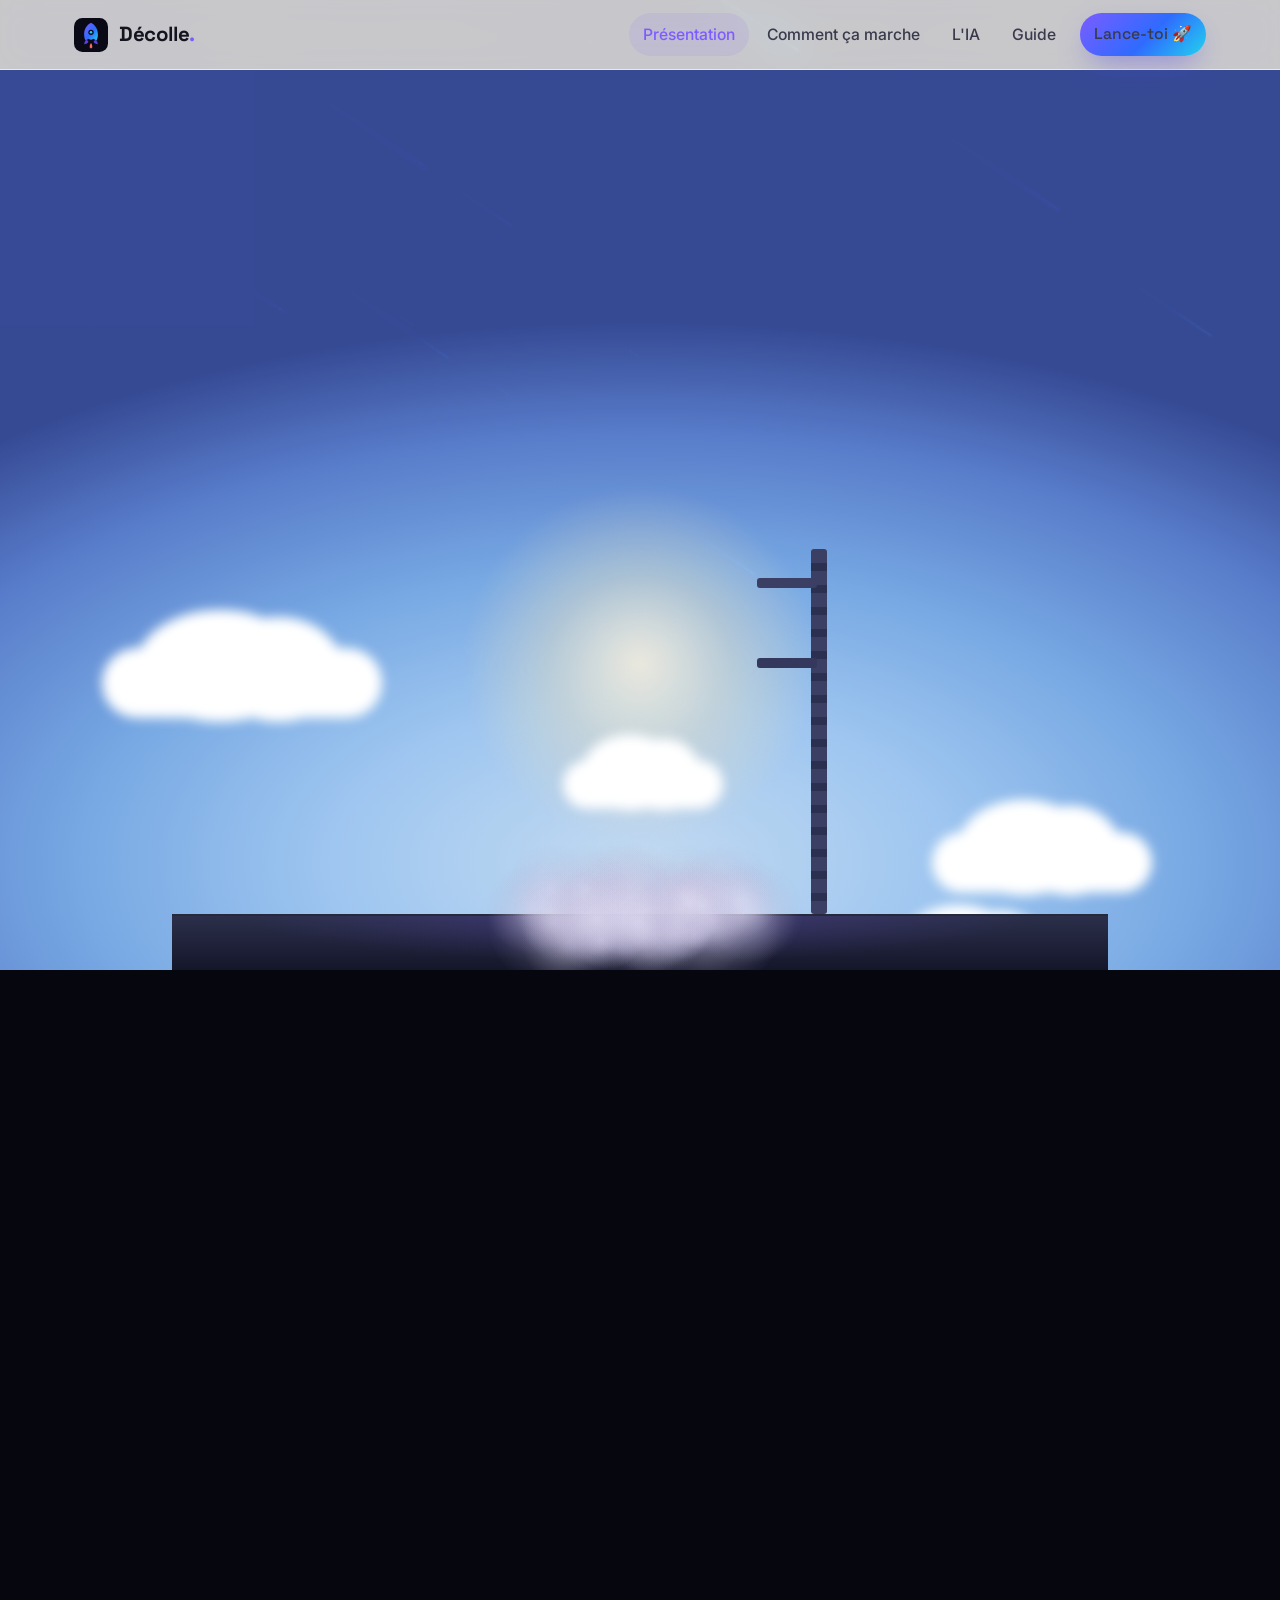
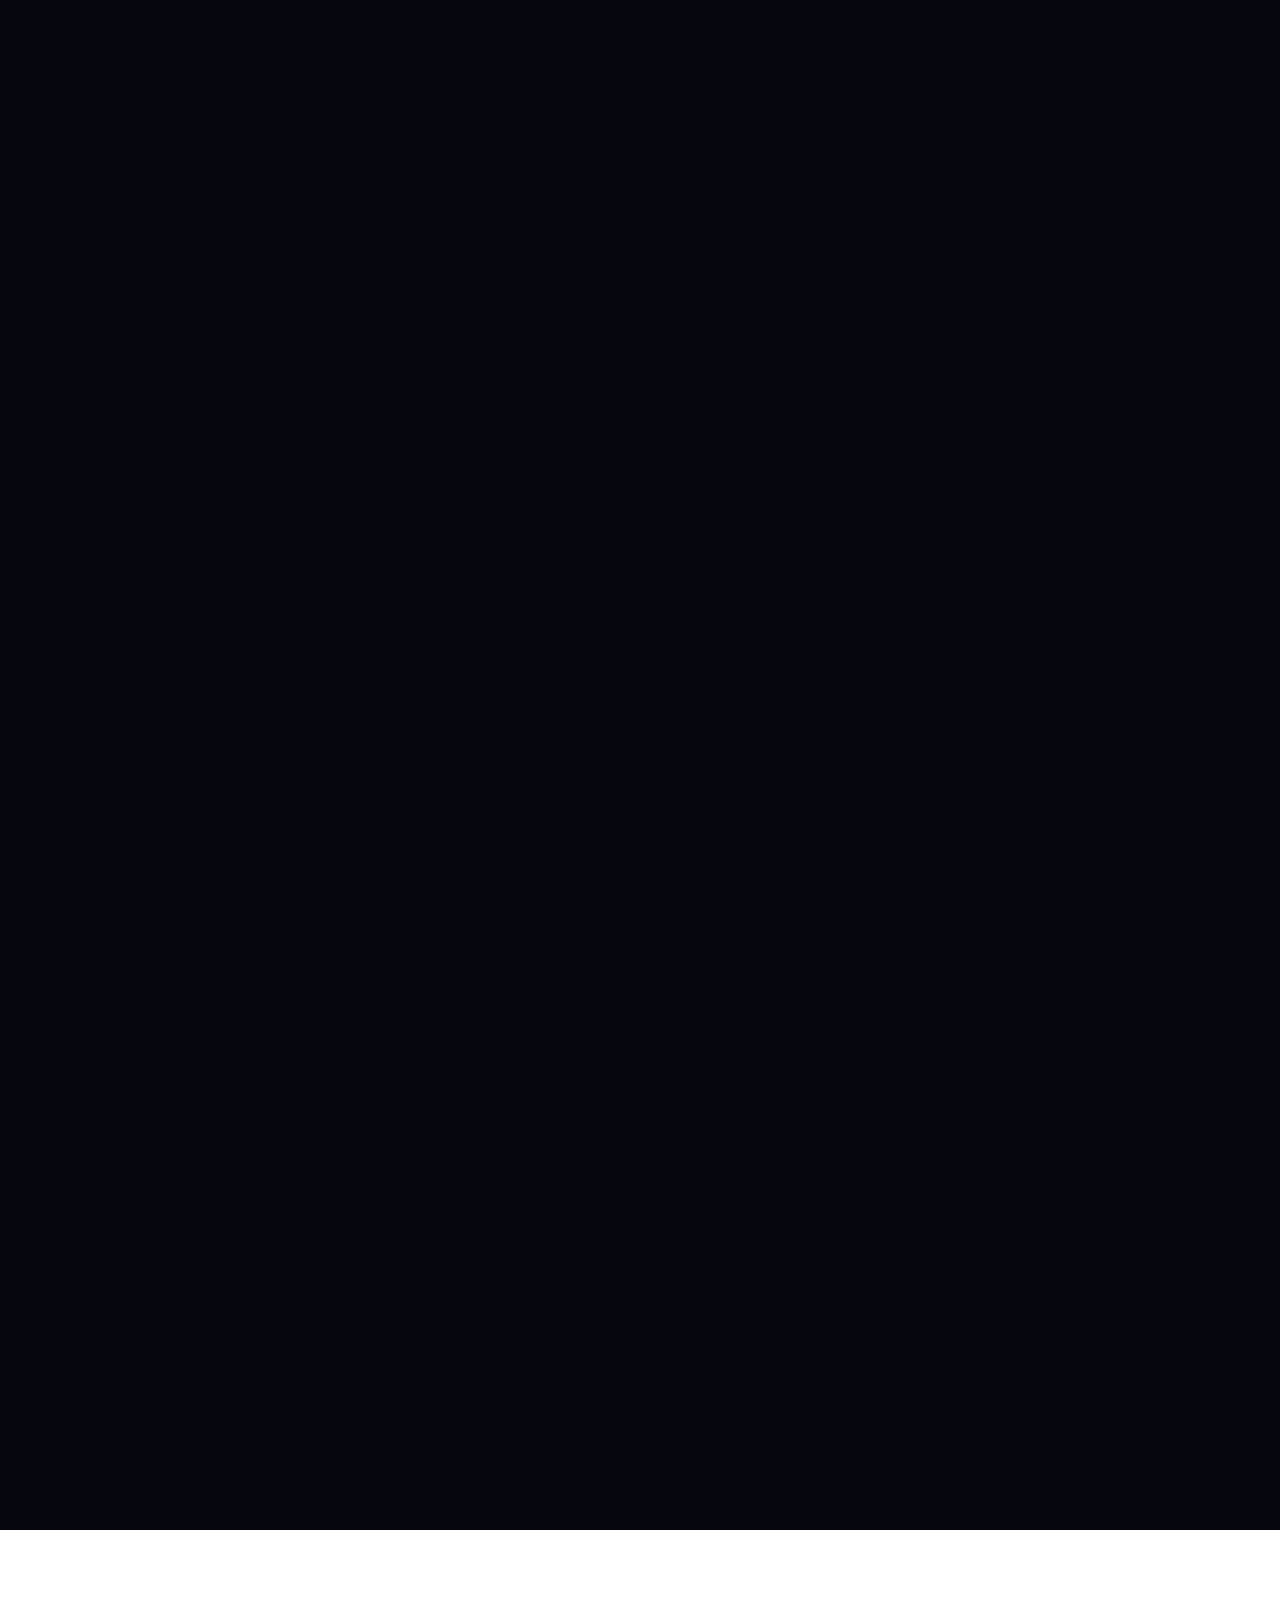
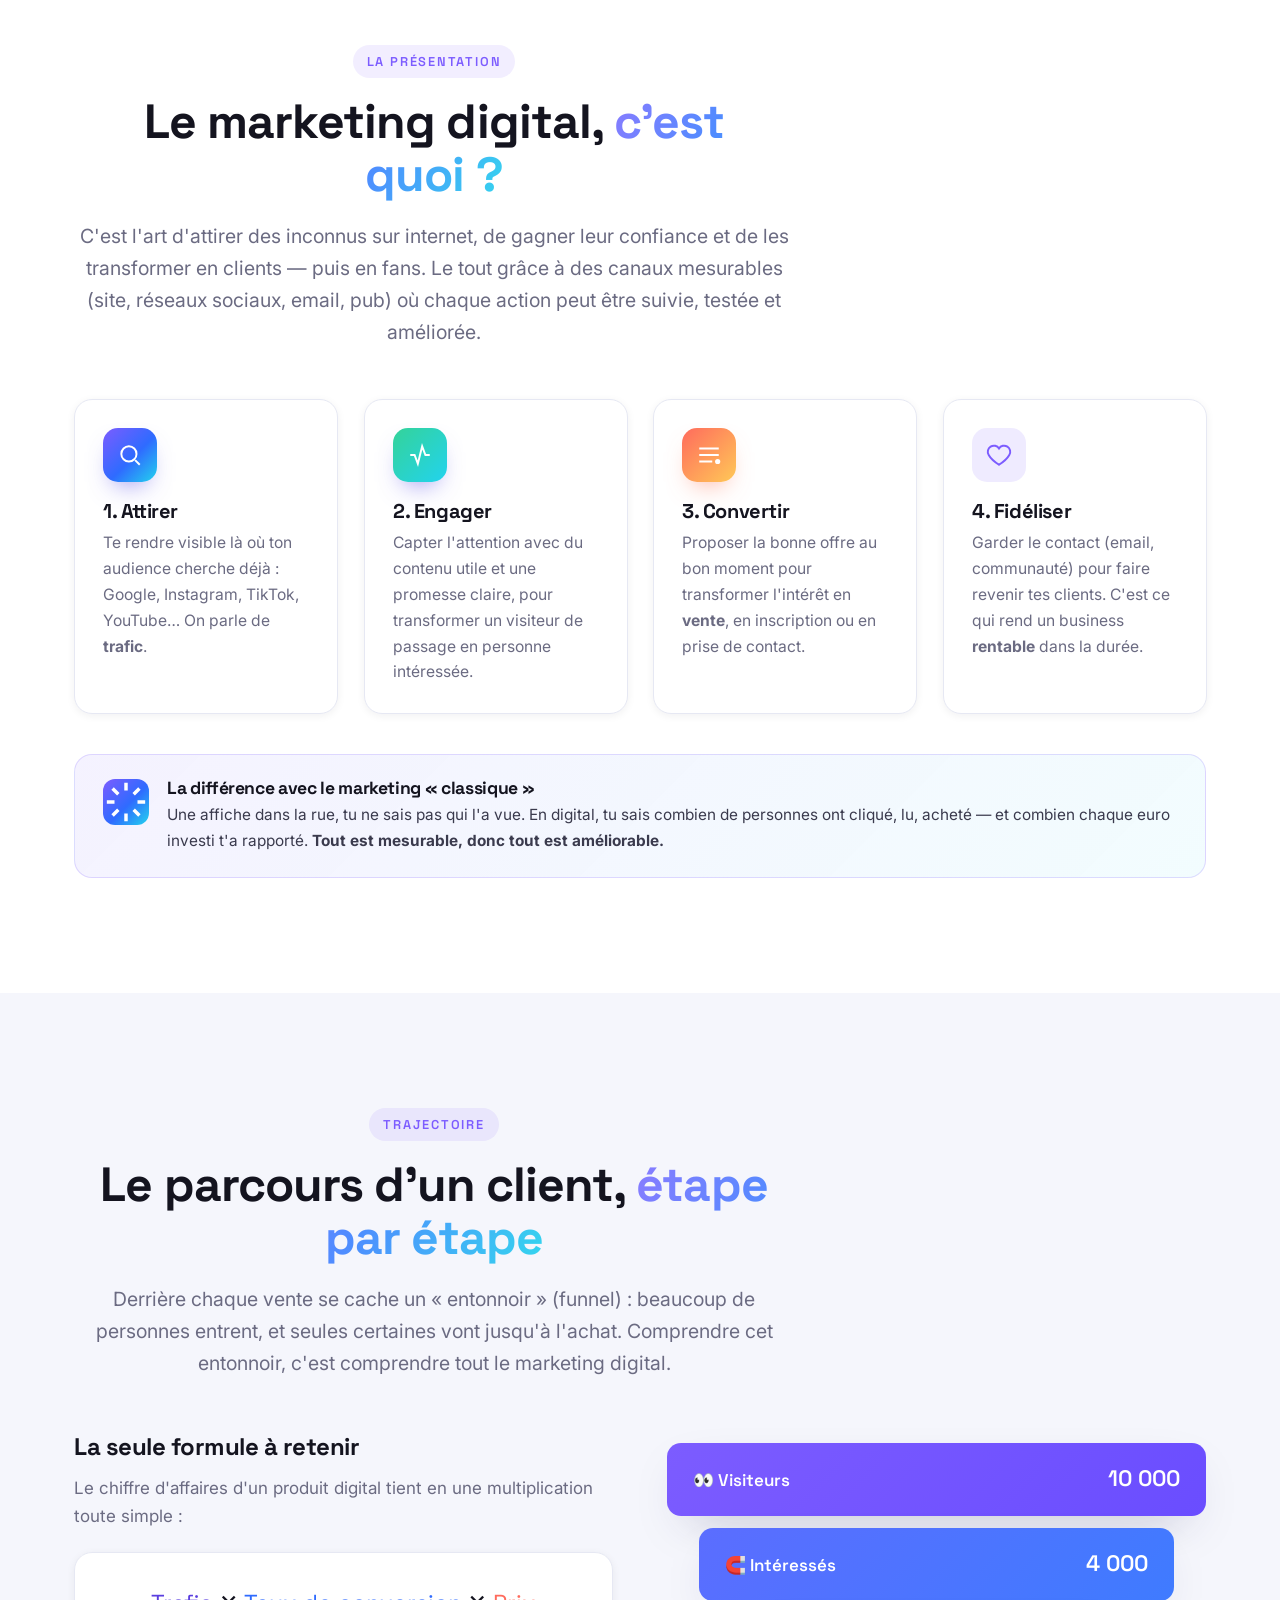
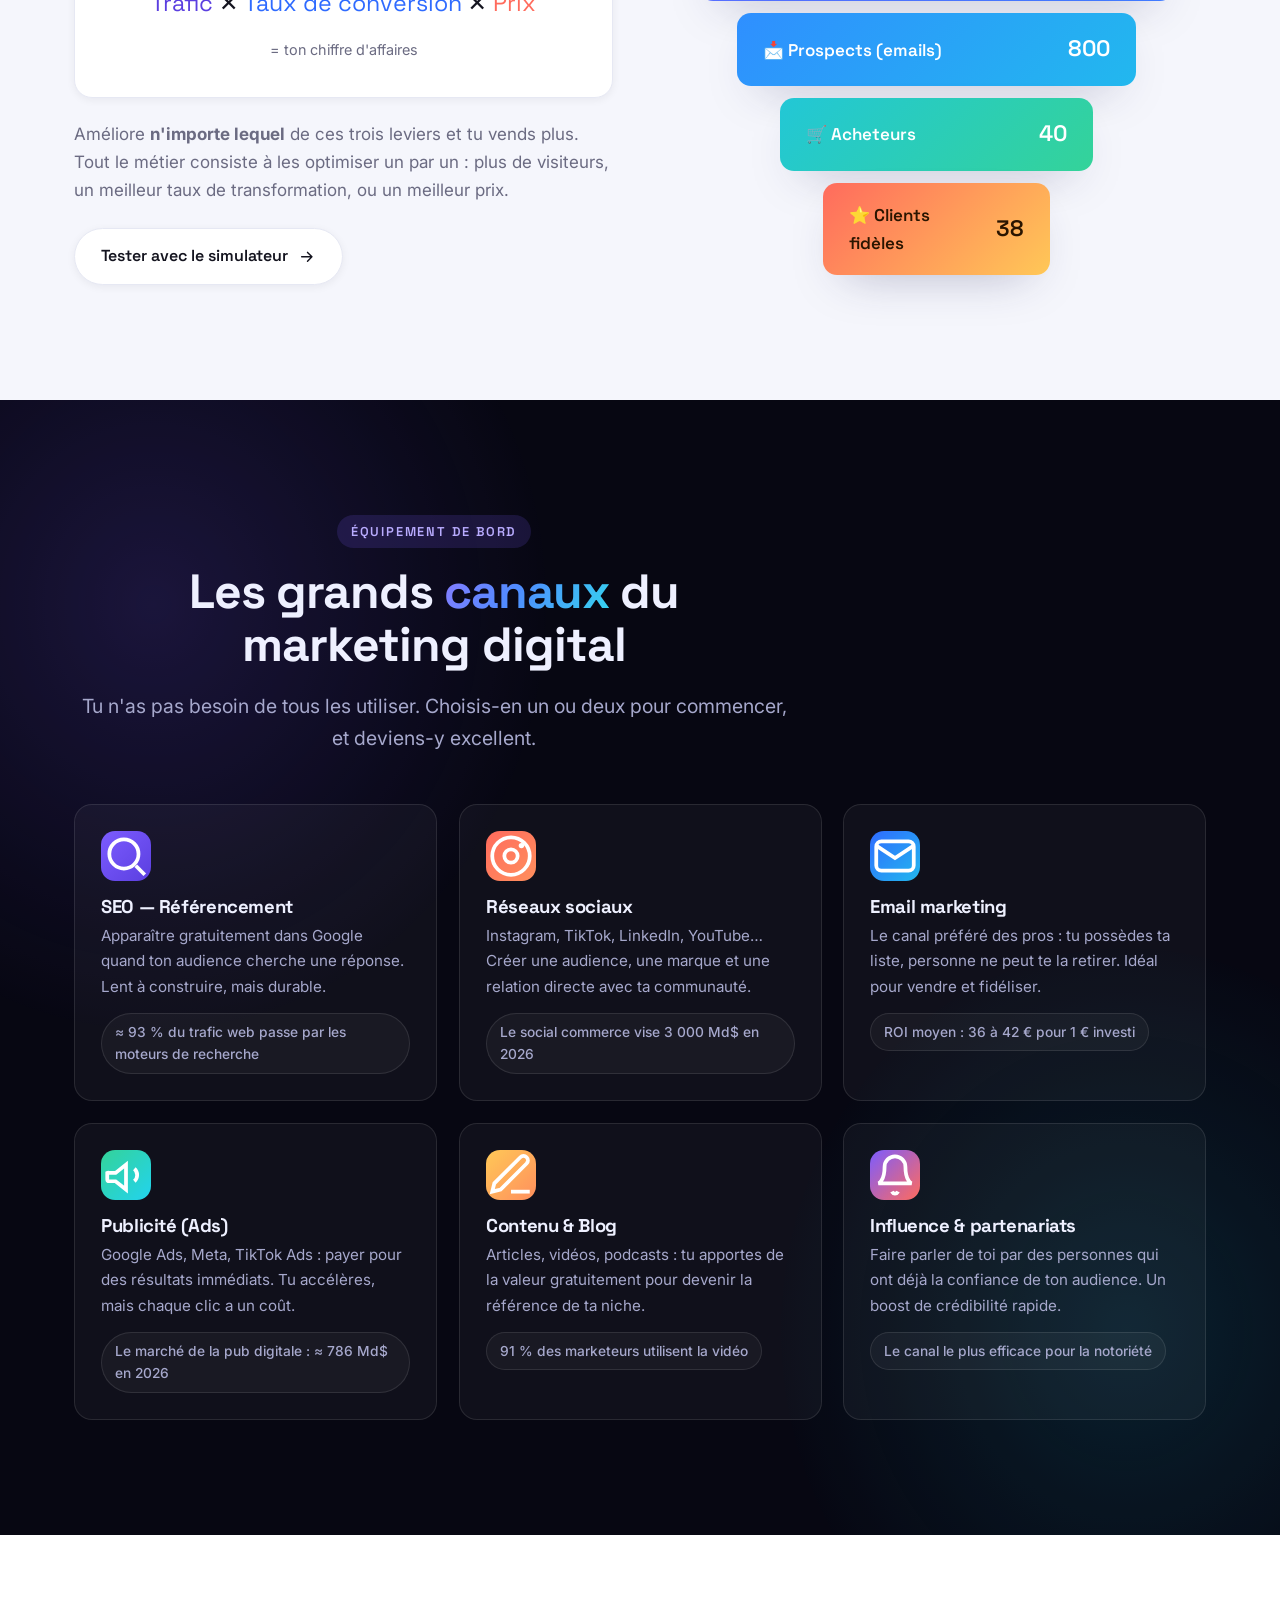
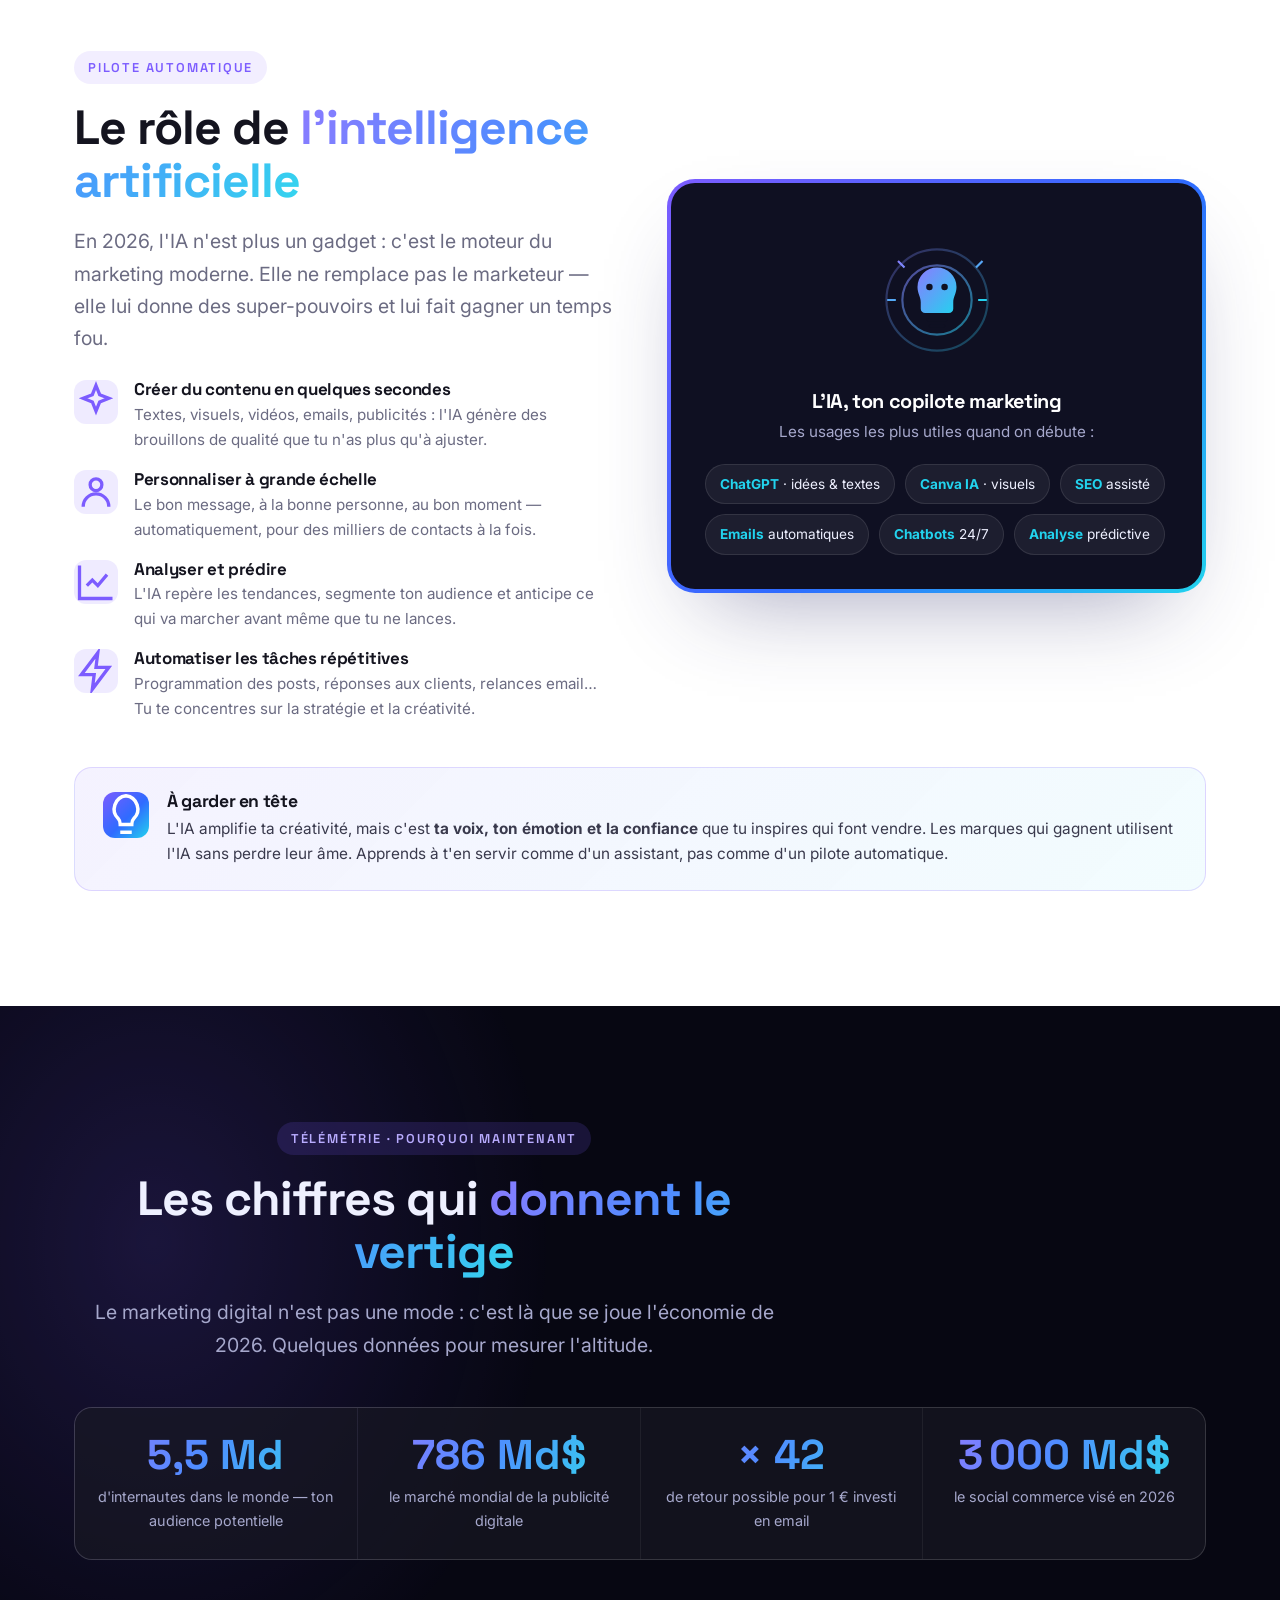
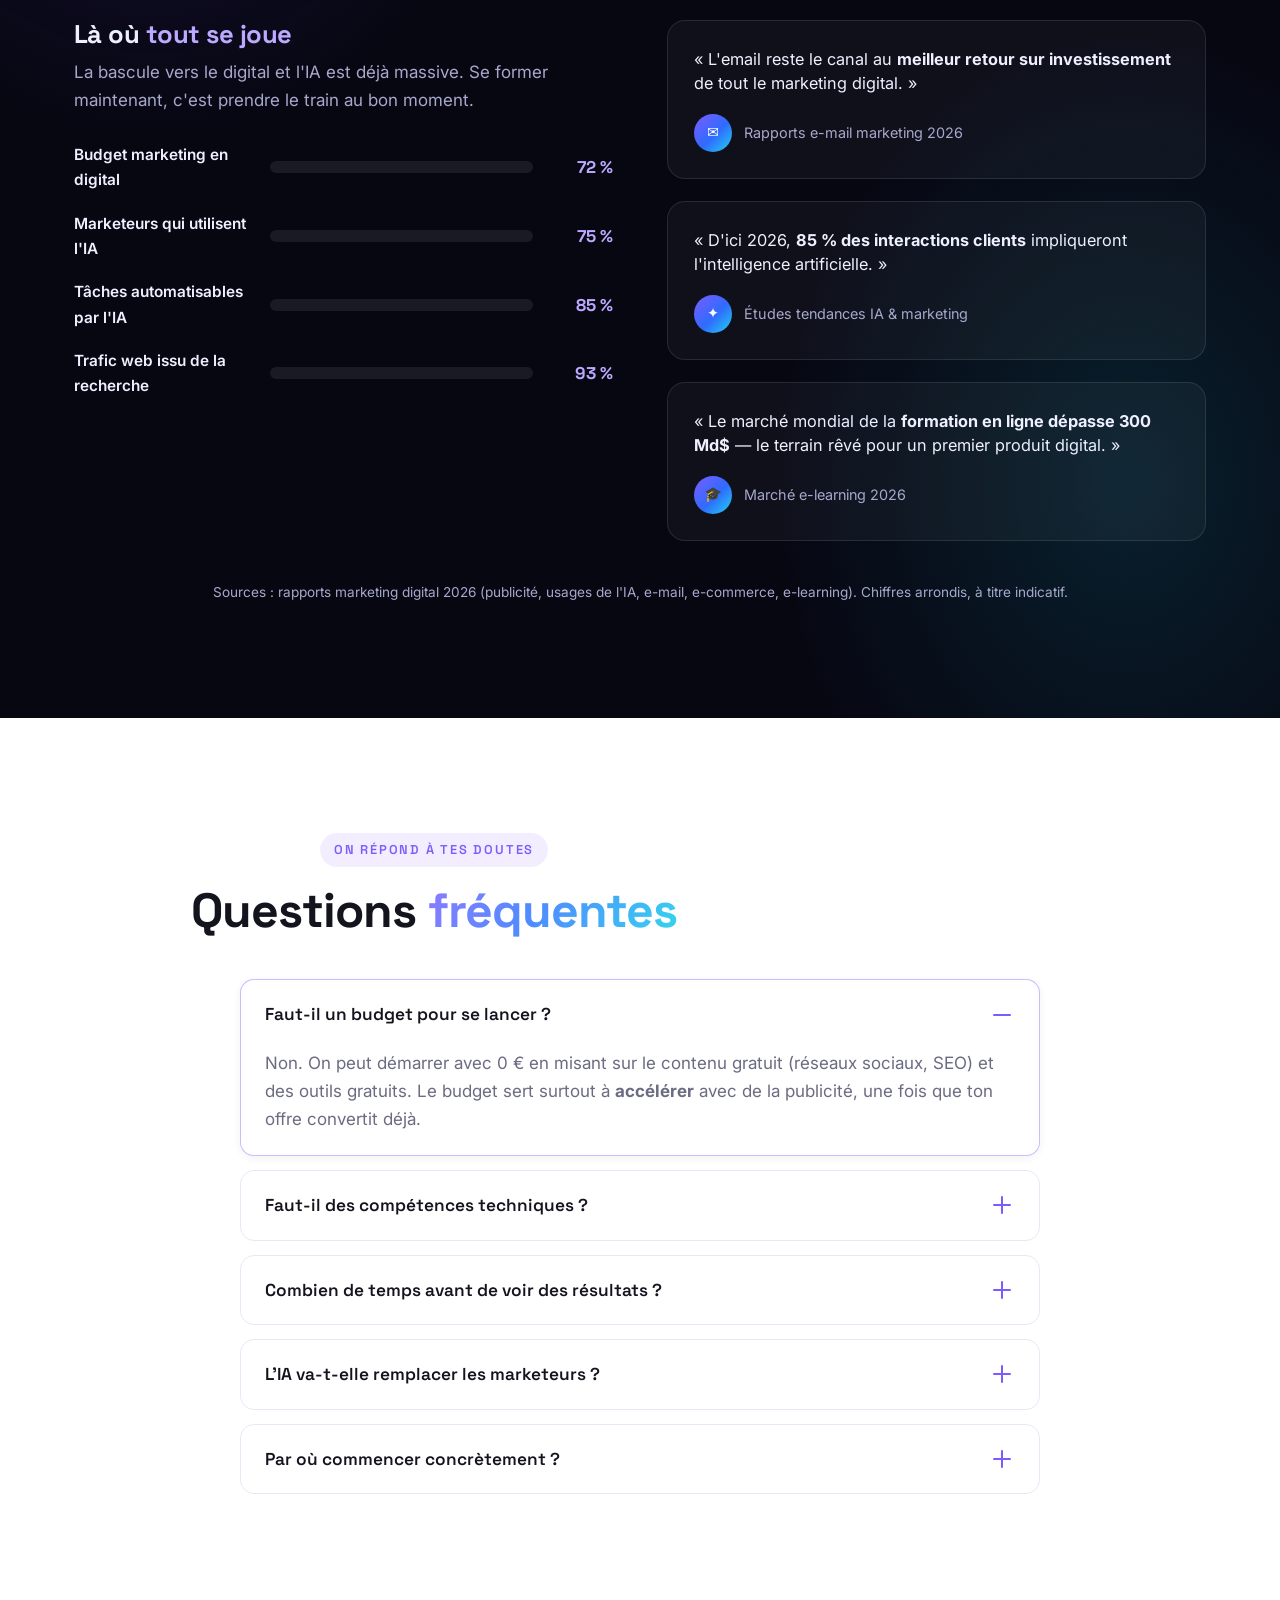
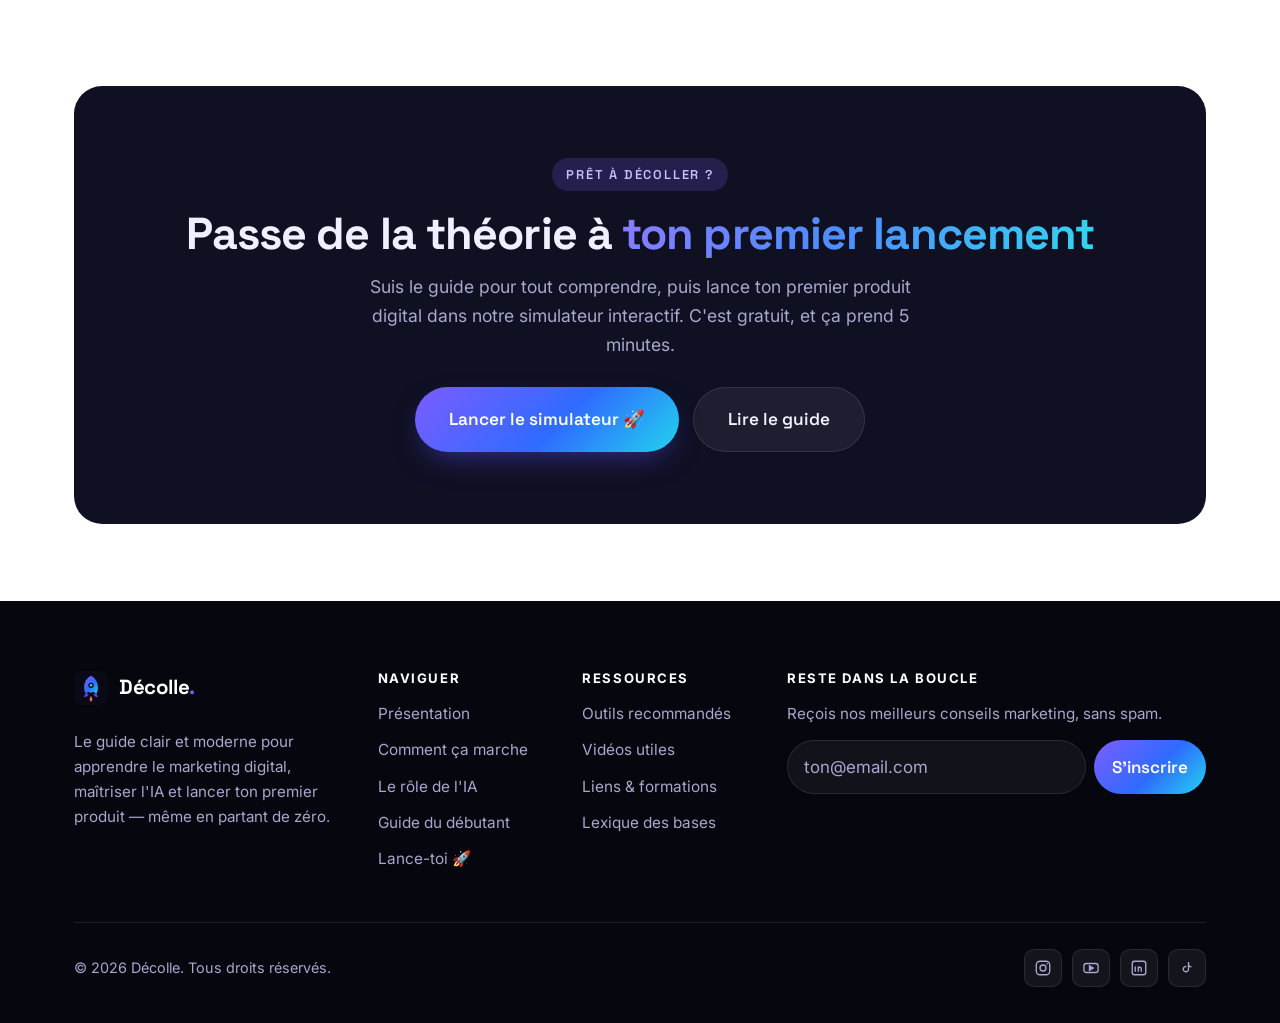
==== commit 87166c38: "Thème espace : fond shader WebGL, hero cinématique de décollage, données Retour à l'identité "espace" ====
--- a/index.html
+++ b/index.html
@@ -5,7 +5,7 @@
 <meta name="viewport" content="width=device-width, initial-scale=1.0" />
 <title>Décolle — Apprends le marketing digital et lance ton premier produit</title>
 <meta name="description" content="Décolle est le guide clair et moderne pour comprendre le marketing digital, maîtriser l'IA et lancer ton premier produit digital — même en partant de zéro. Présentation, guide complet et simulateur interactif." />
-<meta name="theme-color" content="#17120e" />
+<meta name="theme-color" content="#0a0a16" />
 <link rel="icon" href="assets/img/favicon.svg" type="image/svg+xml" />
 
 <!-- Open Graph -->
@@ -16,9 +16,10 @@
 
 <link rel="preconnect" href="https://fonts.googleapis.com" />
 <link rel="preconnect" href="https://fonts.gstatic.com" crossorigin />
-<link href="https://fonts.googleapis.com/css2?family=Fraunces:ital,opsz,wght@0,9..144,400..700;1,9..144,400..600&family=Hanken+Grotesk:wght@400;500;600;700;800&family=Space+Mono:ital,wght@0,400;0,700;1,400&display=swap" rel="stylesheet" />
+<link href="https://fonts.googleapis.com/css2?family=Space+Grotesk:wght@500;600;700&family=Inter:wght@400;500;600&display=swap" rel="stylesheet" />
 <link rel="stylesheet" href="assets/css/style.css" />
 <link rel="stylesheet" href="assets/css/fx.css" />
+<link rel="stylesheet" href="assets/css/space.css" />
 </head>
 <body>
 
@@ -26,18 +27,15 @@
 <div class="pt" id="pt" aria-hidden="true">
   <div class="pt__warp"><i style="--a:0deg"></i><i style="--a:30deg"></i><i style="--a:60deg"></i><i style="--a:90deg"></i><i style="--a:120deg"></i><i style="--a:150deg"></i><i style="--a:180deg"></i><i style="--a:210deg"></i><i style="--a:240deg"></i><i style="--a:270deg"></i><i style="--a:300deg"></i><i style="--a:330deg"></i></div>
   <svg class="pt__rocket" viewBox="0 0 100 150" xmlns="http://www.w3.org/2000/svg">
-    <defs><linearGradient id="ptrk" x1="0" y1="0" x2="1" y2="1"><stop offset="0" stop-color="#f8f3e9"/><stop offset=".5" stop-color="#f4b13a"/><stop offset="1" stop-color="#ee4422"/></linearGradient></defs>
+    <defs><linearGradient id="ptrk" x1="0" y1="0" x2="1" y2="1"><stop offset="0" stop-color="#b9acff"/><stop offset=".5" stop-color="#7c5cff"/><stop offset="1" stop-color="#2f6bff"/></linearGradient></defs>
     <path d="M50 6c16 9 24 24 24 42 0 13-3 24-8 33a11 11 0 0 1-32 0c-5-9-8-20-8-33C26 30 34 15 50 6Z" fill="url(#ptrk)"/>
-    <circle cx="50" cy="46" r="10" fill="#17120e"/><circle cx="50" cy="46" r="5" fill="#22d3ee"/>
+    <circle cx="50" cy="46" r="10" fill="#0a0a16"/><circle cx="50" cy="46" r="5" fill="#22d3ee"/>
     <path d="M30 84c-9 3-15 12-15 24 9-2 15-6 19-13Z" fill="#5b3fe0"/>
     <path d="M70 84c9 3 15 12 15 24-9-2-15-6-19-13Z" fill="#5b3fe0"/>
     <path d="M40 108c4 6 6 14 4 24-2-2-4-3-4-3s-2 1-4 3c-2-10 0-18 4-24Z" fill="#ff6b5d"/>
   </svg>
   <div class="pt__label">Décolle<span class="dot">.</span></div>
 </div>
-
-<!-- Grain papier (texture globale) -->
-<div class="grain" aria-hidden="true"></div>
 
 <!-- ================= NAV ================= -->
 <header class="nav" id="top">
@@ -57,25 +55,76 @@
   </div>
 </header>
 
-<!-- ================= HERO ================= -->
-<section class="hero">
-  <div class="hero__bg" aria-hidden="true">
-    <div class="stars"></div>
-    <div class="hero__spot"></div>
-    <div class="hero__glow g1"></div>
-    <div class="hero__glow g2"></div>
-    <div class="hero__glow g3"></div>
-  </div>
-  <div class="container hero__inner">
-    <div class="hero__copy reveal in">
-      <span class="eyebrow">De zéro à ton premier client</span>
-      <h1>Apprends le marketing digital.<br />Et <span class="hl">lance ton premier produit.</span></h1>
-      <p class="hero__sub">Décolle est le guide clair, moderne et concret pour comprendre le marketing digital, apprivoiser l'intelligence artificielle et passer à l'action — même si tu pars totalement de zéro.</p>
+<!-- ================= HERO CINÉMATIQUE : DÉCOLLAGE ================= -->
+<section class="launch" id="launch">
+  <div class="launch__stage">
+    <!-- ciel de jour (s'efface en montant) -->
+    <div class="launch__layer launch__sky"><div class="launch__sun"></div></div>
+    <!-- nuages (parallaxe) -->
+    <div class="launch__layer" aria-hidden="true">
+      <div class="cloud c1"></div><div class="cloud c2"></div><div class="cloud c3"></div><div class="cloud c4"></div><div class="cloud c5"></div>
+    </div>
+    <!-- pas de tir : sol + portique + fusée détaillée -->
+    <div class="launch__pad" aria-hidden="true">
+      <div class="launch__ground"></div>
+      <div class="launch__gantry"></div>
+      <svg class="launch__rocket" viewBox="0 0 140 366" xmlns="http://www.w3.org/2000/svg">
+        <defs>
+          <linearGradient id="lrk-body" x1="0" y1="0" x2="1" y2="0">
+            <stop offset="0" stop-color="#dfe3ff"/><stop offset=".5" stop-color="#ffffff"/><stop offset="1" stop-color="#aeb6e4"/>
+          </linearGradient>
+          <linearGradient id="lrk-nose" x1="0" y1="0" x2="1" y2="0">
+            <stop offset="0" stop-color="#ff9b63"/><stop offset="1" stop-color="#ed5733"/>
+          </linearGradient>
+          <linearGradient id="lrk-flame" x1="0" y1="0" x2="0" y2="1">
+            <stop offset="0" stop-color="#fff6cf"/><stop offset=".34" stop-color="#ffc857"/><stop offset=".7" stop-color="#ff6b5d"/><stop offset="1" stop-color="#ff6b5d" stop-opacity="0"/>
+          </linearGradient>
+        </defs>
+        <!-- flamme (animée par launch.js) -->
+        <g class="rk-flame">
+          <path d="M52 292 C49 322 60 350 70 366 C80 350 91 322 88 292 Z" fill="url(#lrk-flame)"/>
+          <path d="M60 292 C59 312 65 334 70 348 C75 334 81 312 80 292 Z" fill="#fff6cf" opacity=".9"/>
+        </g>
+        <!-- ailerons -->
+        <path d="M50 214 C30 228 20 252 22 282 C35 276 47 264 53 247 Z" fill="#5b3fe0"/>
+        <path d="M90 214 C110 228 120 252 118 282 C105 276 93 264 87 247 Z" fill="#5b3fe0"/>
+        <path d="M50 214 C40 224 35 240 36 262 C44 258 50 250 53 240 Z" fill="#7c5cff"/>
+        <path d="M90 214 C100 224 105 240 104 262 C96 258 90 250 87 240 Z" fill="#7c5cff"/>
+        <!-- corps -->
+        <path d="M50 84 C44 98 42 150 42 208 C42 250 50 270 70 272 C90 270 98 250 98 208 C98 150 96 98 90 84 Z" fill="url(#lrk-body)" stroke="#c2c8ea" stroke-width="1.5"/>
+        <!-- nez -->
+        <path d="M70 8 C80 30 88 58 90 86 L50 86 C52 58 60 30 70 8 Z" fill="url(#lrk-nose)"/>
+        <!-- bandes / panneaux -->
+        <path d="M45 150 H95 M44 196 H96" stroke="#c8cef0" stroke-width="2"/>
+        <rect x="46" y="232" width="48" height="9" rx="2" fill="#eceffc" stroke="#c8cef0" stroke-width="1"/>
+        <!-- hublots -->
+        <circle cx="70" cy="120" r="13" fill="#cfd6f5"/><circle cx="70" cy="120" r="9" fill="#22d3ee"/><circle cx="66" cy="116" r="3" fill="#eaffff" opacity=".85"/>
+        <circle cx="70" cy="162" r="8.5" fill="#cfd6f5"/><circle cx="70" cy="162" r="5.5" fill="#2f6bff"/>
+        <!-- tuyère -->
+        <path d="M56 270 L84 270 L90 292 L50 292 Z" fill="#3a3f63"/>
+        <path d="M56 270 L84 270 L86 277 L54 277 Z" fill="#52588a"/>
+      </svg>
+    </div>
+
+    <!-- fumée (particules), au premier plan du pas de tir -->
+    <canvas class="launch__smoke" aria-hidden="true"></canvas>
+
+    <!-- HUD compte à rebours -->
+    <div class="launch__hud">
+      <div class="launch__tag">Séquence de pré-lancement</div>
+      <div class="launch__count">T-10</div>
+    </div>
+
+    <!-- copie finale (apparaît dans l'espace) -->
+    <div class="launch__copy">
+      <span class="eyebrow">Marketing digital · 2026</span>
+      <h1>Décolle vers de <span class="hl">nouveaux horizons.</span></h1>
+      <p>Apprends le marketing digital, apprivoise l'IA et lance ton premier produit digital — même en partant de zéro. Attache ta ceinture&nbsp;: le décollage est imminent.</p>
       <div class="btn-row">
         <a class="btn btn--primary btn--lg" href="lance-toi.html">Lance-toi maintenant
           <svg viewBox="0 0 24 24" fill="none" stroke="currentColor" stroke-width="2" stroke-linecap="round" stroke-linejoin="round"><path d="M5 12h14M13 6l6 6-6 6"/></svg>
         </a>
-        <a class="btn btn--ghost btn--lg" href="guide.html">Découvrir le guide</a>
+        <a class="btn btn--ghost btn--lg" href="guide.html">Plan de vol (le guide)</a>
       </div>
       <div class="hero__badges">
         <span class="chip"><svg viewBox="0 0 24 24" fill="none" stroke="currentColor" stroke-width="2"><path d="M20 6 9 17l-5-5"/></svg> 100 % débutant</span>
@@ -84,57 +133,12 @@
       </div>
     </div>
 
-    <!-- Scène 3D : planète, anneaux, lunes en orbite et fusée -->
-    <div class="hero__art" aria-hidden="true">
-      <div class="scene" id="scene">
-        <div class="scene__glow"></div>
-        <div class="scene__tilt" id="sceneTilt">
-          <div class="scene__spin">
-            <div class="ring ring--2"></div>
-            <div class="orbit3d orbit3d--2"><span class="moon moon--2"></span></div>
-            <div class="planet"><span class="planet__spot"></span></div>
-            <div class="ring ring--1"></div>
-            <div class="orbit3d orbit3d--1"><span class="moon"></span></div>
-          </div>
-      <svg class="rocket-3d" viewBox="0 0 200 260" xmlns="http://www.w3.org/2000/svg">
-        <defs>
-          <linearGradient id="body" x1="0" y1="0" x2="1" y2="1">
-            <stop offset="0" stop-color="#f8f3e9"/><stop offset="0.5" stop-color="#f4b13a"/><stop offset="1" stop-color="#ee4422"/>
-          </linearGradient>
-          <linearGradient id="flame" x1="0" y1="0" x2="0" y2="1">
-            <stop offset="0" stop-color="#ffc857"/><stop offset="0.6" stop-color="#ff6b5d"/><stop offset="1" stop-color="#ff6b5d" stop-opacity="0"/>
-          </linearGradient>
-        </defs>
-        <!-- flamme -->
-        <path d="M100 218c-16 0-26 18-26 34 0 0 12-6 26-6s26 6 26 6c0-16-10-34-26-34Z" fill="url(#flame)">
-          <animate attributeName="opacity" values="1;.55;1" dur="0.5s" repeatCount="indefinite"/>
-        </path>
-        <!-- ailerons -->
-        <path d="M58 150c-18 6-30 24-30 48 18-4 30-12 38-26Z" fill="#5b3fe0"/>
-        <path d="M142 150c18 6 30 24 30 48-18-4-30-12-38-26Z" fill="#5b3fe0"/>
-        <!-- corps -->
-        <path d="M100 10c30 16 46 44 46 80 0 24-6 46-16 64a20 20 0 0 1-60 0c-10-18-16-40-16-64 0-36 16-64 46-80Z" fill="url(#body)"/>
-        <!-- hublot -->
-        <circle cx="100" cy="92" r="20" fill="#17120e"/>
-        <circle cx="100" cy="92" r="11" fill="#22d3ee"/>
-        <circle cx="95" cy="87" r="4" fill="#eaffff" opacity=".8"/>
-        <!-- liseré -->
-        <path d="M70 165c8 8 18 12 30 12s22-4 30-12" stroke="#ffffff" stroke-opacity=".5" stroke-width="3" fill="none" stroke-linecap="round"/>
-      </svg>
-        </div><!-- /scene__tilt -->
-      </div><!-- /scene -->
-      <div class="sticker" style="top:1%;right:0"><span>Mission</span><span class="big">2026</span><span>Débutant OK</span></div>
-    </div><!-- /hero__art -->
-  </div>
-</section>
-
-<!-- ================= BANDEAU DÉFILANT ================= -->
-<div class="marquee" aria-hidden="true">
-  <div class="marquee__track">
-    <span>Apprends le marketing digital</span><span>Lance ton premier produit</span><span>Maîtrise l'IA</span><span>De zéro à ton premier client</span><span>Mission 2026</span>
-    <span>Apprends le marketing digital</span><span>Lance ton premier produit</span><span>Maîtrise l'IA</span><span>De zéro à ton premier client</span><span>Mission 2026</span>
-  </div>
-</div>
+    <!-- indice de scroll -->
+    <div class="launch__cue">Scrolle pour décoller
+      <svg viewBox="0 0 24 24" fill="none" stroke="currentColor" stroke-width="2" stroke-linecap="round" stroke-linejoin="round"><path d="M12 5v14M6 13l6 6 6-6"/></svg>
+    </div>
+  </div>
+</section>
 
 <!-- ================= C'EST QUOI ================= -->
 <section class="section" id="presentation">
@@ -182,7 +186,7 @@
 <section class="section section--paper2" id="fonctionnement">
   <div class="container">
     <div class="center lead-wrap reveal">
-      <span class="eyebrow">Comment ça marche</span>
+      <span class="eyebrow">Trajectoire</span>
       <h2 class="section-title">Le parcours d'un client, <span class="hl">étape par étape</span></h2>
       <p class="lead">Derrière chaque vente se cache un « entonnoir » (funnel) : beaucoup de personnes entrent, et seules certaines vont jusqu'à l'achat. Comprendre cet entonnoir, c'est comprendre tout le marketing digital.</p>
     </div>
@@ -219,44 +223,44 @@
 <section class="section section--space">
   <div class="container">
     <div class="center lead-wrap reveal">
-      <span class="eyebrow">La boîte à outils</span>
+      <span class="eyebrow">Équipement de bord</span>
       <h2 class="section-title">Les grands <span class="hl">canaux</span> du marketing digital</h2>
       <p class="lead">Tu n'as pas besoin de tous les utiliser. Choisis-en un ou deux pour commencer, et deviens-y excellent.</p>
     </div>
 
     <div class="channels" style="margin-top:50px">
       <article class="channel reveal">
-        <div class="channel__ico" style="background:linear-gradient(135deg,#ee4422,#cf3417)"><svg viewBox="0 0 24 24" fill="none" stroke="currentColor" stroke-width="1.8"><circle cx="11" cy="11" r="7"/><path d="m21 21-4.3-4.3"/></svg></div>
+        <div class="channel__ico" style="background:linear-gradient(135deg,#7c5cff,#5b3fe0)"><svg viewBox="0 0 24 24" fill="none" stroke="currentColor" stroke-width="1.8"><circle cx="11" cy="11" r="7"/><path d="m21 21-4.3-4.3"/></svg></div>
         <h3>SEO — Référencement</h3>
         <p>Apparaître gratuitement dans Google quand ton audience cherche une réponse. Lent à construire, mais durable.</p>
         <span class="chip" style="margin-top:14px">≈ 93 % du trafic web passe par les moteurs de recherche</span>
       </article>
       <article class="channel reveal d1">
-        <div class="channel__ico" style="background:linear-gradient(135deg,#f4b13a,#df9a1c)"><svg viewBox="0 0 24 24" fill="none" stroke="currentColor" stroke-width="1.8"><circle cx="12" cy="12" r="9"/><circle cx="12" cy="12" r="3.2"/><circle cx="17" cy="7" r="1.3" fill="currentColor" stroke="none"/></svg></div>
+        <div class="channel__ico" style="background:linear-gradient(135deg,#ff6b5d,#ff8f5d)"><svg viewBox="0 0 24 24" fill="none" stroke="currentColor" stroke-width="1.8"><circle cx="12" cy="12" r="9"/><circle cx="12" cy="12" r="3.2"/><circle cx="17" cy="7" r="1.3" fill="currentColor" stroke="none"/></svg></div>
         <h3>Réseaux sociaux</h3>
         <p>Instagram, TikTok, LinkedIn, YouTube… Créer une audience, une marque et une relation directe avec ta communauté.</p>
         <span class="chip" style="margin-top:14px">Le social commerce vise 3 000 Md$ en 2026</span>
       </article>
       <article class="channel reveal d2">
-        <div class="channel__ico" style="background:linear-gradient(135deg,#0f7d6b,#1aa087)"><svg viewBox="0 0 24 24" fill="none" stroke="currentColor" stroke-width="1.8"><rect x="3" y="5" width="18" height="14" rx="2.5"/><path d="m3 7 9 6 9-6"/></svg></div>
+        <div class="channel__ico" style="background:linear-gradient(135deg,#2f6bff,#22b8ee)"><svg viewBox="0 0 24 24" fill="none" stroke="currentColor" stroke-width="1.8"><rect x="3" y="5" width="18" height="14" rx="2.5"/><path d="m3 7 9 6 9-6"/></svg></div>
         <h3>Email marketing</h3>
         <p>Le canal préféré des pros : tu possèdes ta liste, personne ne peut te la retirer. Idéal pour vendre et fidéliser.</p>
         <span class="chip" style="margin-top:14px">ROI moyen : 36 à 42 € pour 1 € investi</span>
       </article>
       <article class="channel reveal">
-        <div class="channel__ico" style="background:linear-gradient(135deg,#62e0c4,#0f7d6b)"><svg viewBox="0 0 24 24" fill="none" stroke="currentColor" stroke-width="1.8"><path d="M3 11v3a1 1 0 0 0 1 1h3l5 4V7l-5 4H4a1 1 0 0 0-1 0Z"/><path d="M16 9a4 4 0 0 1 0 6"/></svg></div>
+        <div class="channel__ico" style="background:linear-gradient(135deg,#34d399,#22d3ee)"><svg viewBox="0 0 24 24" fill="none" stroke="currentColor" stroke-width="1.8"><path d="M3 11v3a1 1 0 0 0 1 1h3l5 4V7l-5 4H4a1 1 0 0 0-1 0Z"/><path d="M16 9a4 4 0 0 1 0 6"/></svg></div>
         <h3>Publicité (Ads)</h3>
         <p>Google Ads, Meta, TikTok Ads : payer pour des résultats immédiats. Tu accélères, mais chaque clic a un coût.</p>
         <span class="chip" style="margin-top:14px">Le marché de la pub digitale : ≈ 786 Md$ en 2026</span>
       </article>
       <article class="channel reveal d1">
-        <div class="channel__ico" style="background:linear-gradient(135deg,#f4b13a,#ee6a2c)"><svg viewBox="0 0 24 24" fill="none" stroke="currentColor" stroke-width="1.8"><path d="M12 20h9"/><path d="M16.5 3.5a2.1 2.1 0 0 1 3 3L7 19l-4 1 1-4Z"/></svg></div>
+        <div class="channel__ico" style="background:linear-gradient(135deg,#ffc857,#ff8f5d)"><svg viewBox="0 0 24 24" fill="none" stroke="currentColor" stroke-width="1.8"><path d="M12 20h9"/><path d="M16.5 3.5a2.1 2.1 0 0 1 3 3L7 19l-4 1 1-4Z"/></svg></div>
         <h3>Contenu & Blog</h3>
         <p>Articles, vidéos, podcasts : tu apportes de la valeur gratuitement pour devenir la référence de ta niche.</p>
         <span class="chip" style="margin-top:14px">91 % des marketeurs utilisent la vidéo</span>
       </article>
       <article class="channel reveal d2">
-        <div class="channel__ico" style="background:linear-gradient(135deg,#ee4422,#f4b13a)"><svg viewBox="0 0 24 24" fill="none" stroke="currentColor" stroke-width="1.8"><path d="M17 8a5 5 0 0 0-10 0c0 7-3 8-3 8h16s-3-1-3-8Z"/><path d="M10.5 20a1.7 1.7 0 0 0 3 0"/></svg></div>
+        <div class="channel__ico" style="background:linear-gradient(135deg,#7c5cff,#ff6b5d)"><svg viewBox="0 0 24 24" fill="none" stroke="currentColor" stroke-width="1.8"><path d="M17 8a5 5 0 0 0-10 0c0 7-3 8-3 8h16s-3-1-3-8Z"/><path d="M10.5 20a1.7 1.7 0 0 0 3 0"/></svg></div>
         <h3>Influence & partenariats</h3>
         <p>Faire parler de toi par des personnes qui ont déjà la confiance de ton audience. Un boost de crédibilité rapide.</p>
         <span class="chip" style="margin-top:14px">Le canal le plus efficace pour la notoriété</span>
@@ -270,7 +274,7 @@
   <div class="container">
     <div class="split">
       <div class="split__copy reveal">
-        <span class="eyebrow">Le grand bouleversement</span>
+        <span class="eyebrow">Pilote automatique</span>
         <h2 class="section-title">Le rôle de <span class="hl">l'intelligence artificielle</span></h2>
         <p class="lead" style="margin-bottom:6px">En 2026, l'IA n'est plus un gadget : c'est le moteur du marketing moderne. Elle ne remplace pas le marketeur — elle lui donne des super-pouvoirs et lui fait gagner un temps fou.</p>
         <div class="feature-list">
@@ -298,12 +302,12 @@
           <div class="ai-card__inner">
             <div class="ai-pulse" aria-hidden="true">
               <svg viewBox="0 0 120 120" xmlns="http://www.w3.org/2000/svg">
-                <defs><linearGradient id="ai" x1="0" y1="0" x2="1" y2="1"><stop offset="0" stop-color="#f4b13a"/><stop offset="1" stop-color="#62e0c4"/></linearGradient></defs>
+                <defs><linearGradient id="ai" x1="0" y1="0" x2="1" y2="1"><stop offset="0" stop-color="#8b7bff"/><stop offset="1" stop-color="#22d3ee"/></linearGradient></defs>
                 <circle cx="60" cy="60" r="46" fill="none" stroke="url(#ai)" stroke-width="2" opacity=".3"><animate attributeName="r" values="40;48;40" dur="3s" repeatCount="indefinite"/></circle>
                 <circle cx="60" cy="60" r="32" fill="none" stroke="url(#ai)" stroke-width="2" opacity=".55"/>
                 <path d="M60 30a18 18 0 0 0-18 18c0 6 3 9 3 14v6a4 4 0 0 0 4 4h22a4 4 0 0 0 4-4v-6c0-5 3-8 3-14a18 18 0 0 0-18-18Z" fill="url(#ai)"/>
-                <path d="M52 78h16M54 84h12" stroke="#17120e" stroke-width="3" stroke-linecap="round"/>
-                <circle cx="53" cy="48" r="3" fill="#17120e"/><circle cx="67" cy="48" r="3" fill="#17120e"/>
+                <path d="M52 78h16M54 84h12" stroke="#0f1022" stroke-width="3" stroke-linecap="round"/>
+                <circle cx="53" cy="48" r="3" fill="#0f1022"/><circle cx="67" cy="48" r="3" fill="#0f1022"/>
                 <g stroke="url(#ai)" stroke-width="2"><path d="M22 60h-8M106 60h-8M30 30l-6-6M96 30l6-6"/></g>
               </svg>
             </div>
@@ -332,20 +336,54 @@
   </div>
 </section>
 
-<!-- ================= CHIFFRES CLÉS ================= -->
-<section class="section section--space section--tight">
+<!-- ================= PREUVES / DONNÉES ================= -->
+<section class="section section--space" id="preuves">
   <div class="container">
     <div class="center lead-wrap reveal">
-      <span class="eyebrow">Pourquoi maintenant</span>
-      <h2 class="section-title">Le marketing digital en <span class="hl">2026</span></h2>
-    </div>
-    <div class="stats" style="margin-top:42px">
-      <div class="stat reveal"><div class="stat__num"><span data-count="786" data-suffix=" Md$">0</span></div><div class="stat__label">Marché mondial de la publicité digitale</div></div>
-      <div class="stat reveal d1"><div class="stat__num"><span data-count="75" data-suffix=" %">0</span></div><div class="stat__label">des marketeurs utilisent l'IA au quotidien</div></div>
-      <div class="stat reveal d2"><div class="stat__num">36–42 €</div><div class="stat__label">de retour pour 1 € investi en emailing</div></div>
-      <div class="stat reveal d3"><div class="stat__num"><span data-count="300" data-suffix=" Md$">0</span></div><div class="stat__label">le marché mondial de la formation en ligne</div></div>
-    </div>
-    <p class="center" style="color:var(--on-space-muted);font-size:.85rem;margin-top:22px">Sources : rapports marketing 2026 (publicité digitale, usages de l'IA, e-learning). Chiffres arrondis, donnés à titre indicatif.</p>
+      <span class="eyebrow">Télémétrie · pourquoi maintenant</span>
+      <h2 class="section-title">Les chiffres qui <span class="hl">donnent le vertige</span></h2>
+      <p class="lead">Le marketing digital n'est pas une mode : c'est là que se joue l'économie de 2026. Quelques données pour mesurer l'altitude.</p>
+    </div>
+
+    <!-- Bandeau de chiffres -->
+    <div class="proof reveal" style="margin-top:46px">
+      <div class="proof__cell"><div class="proof__num"><span data-count="5.5" data-decimals="1" data-suffix=" Md">0</span></div><div class="proof__label">d'internautes dans le monde — ton audience potentielle</div></div>
+      <div class="proof__cell"><div class="proof__num"><span data-count="786" data-suffix=" Md$">0</span></div><div class="proof__label">le marché mondial de la publicité digitale</div></div>
+      <div class="proof__cell"><div class="proof__num">× <span data-count="42">0</span></div><div class="proof__label">de retour possible pour 1 € investi en email</div></div>
+      <div class="proof__cell"><div class="proof__num"><span data-count="3000" data-suffix=" Md$">0</span></div><div class="proof__label">le social commerce visé en 2026</div></div>
+    </div>
+
+    <!-- Barres de données -->
+    <div class="split" style="margin-top:60px;align-items:start">
+      <div class="reveal">
+        <h3 style="font-size:1.6rem;margin-bottom:10px">Là où <span style="color:#bda9ff">tout se joue</span></h3>
+        <p style="color:var(--on-space-muted);margin-bottom:28px">La bascule vers le digital et l'IA est déjà massive. Se former maintenant, c'est prendre le train au bon moment.</p>
+        <div class="bars">
+          <div class="bar-row"><span class="bl">Budget marketing en digital</span><span class="bar-track"><span class="bar-fill" data-w="72%"></span></span><span class="bv">72 %</span></div>
+          <div class="bar-row"><span class="bl">Marketeurs qui utilisent l'IA</span><span class="bar-track"><span class="bar-fill" data-w="75%"></span></span><span class="bv">75 %</span></div>
+          <div class="bar-row"><span class="bl">Tâches automatisables par l'IA</span><span class="bar-track"><span class="bar-fill" data-w="85%"></span></span><span class="bv">85 %</span></div>
+          <div class="bar-row"><span class="bl">Trafic web issu de la recherche</span><span class="bar-track"><span class="bar-fill" data-w="93%"></span></span><span class="bv">93 %</span></div>
+        </div>
+      </div>
+
+      <!-- Faits marquants -->
+      <div class="quotes" style="grid-template-columns:1fr">
+        <div class="quote reveal">
+          <p>« L'email reste le canal au <b>meilleur retour sur investissement</b> de tout le marketing digital. »</p>
+          <div class="quote__src"><span class="quote__dot">✉</span><span>Rapports e-mail marketing 2026</span></div>
+        </div>
+        <div class="quote reveal d1">
+          <p>« D'ici 2026, <b>85 % des interactions clients</b> impliqueront l'intelligence artificielle. »</p>
+          <div class="quote__src"><span class="quote__dot">✦</span><span>Études tendances IA &amp; marketing</span></div>
+        </div>
+        <div class="quote reveal d2">
+          <p>« Le marché mondial de la <b>formation en ligne dépasse 300 Md$</b> — le terrain rêvé pour un premier produit digital. »</p>
+          <div class="quote__src"><span class="quote__dot">🎓</span><span>Marché e-learning 2026</span></div>
+        </div>
+      </div>
+    </div>
+
+    <p class="center" style="color:var(--on-space-muted);font-size:.85rem;margin-top:40px">Sources : rapports marketing digital 2026 (publicité, usages de l'IA, e-mail, e-commerce, e-learning). Chiffres arrondis, à titre indicatif.</p>
   </div>
 </section>
 
@@ -371,8 +409,8 @@
   <div class="container">
     <div class="cta-band reveal">
       <div class="cta-band__glow" aria-hidden="true"></div>
-      <span class="eyebrow">Prêt à décoller ?</span>
-      <h2>Passe de la théorie à <span>ton premier lancement</span></h2>
+      <span class="eyebrow" style="color:#c9beff;background:rgba(124,92,255,.2)">Prêt à décoller ?</span>
+      <h2>Passe de la théorie à <span style="background:var(--grad-text);-webkit-background-clip:text;background-clip:text;color:transparent">ton premier lancement</span></h2>
       <p>Suis le guide pour tout comprendre, puis lance ton premier produit digital dans notre simulateur interactif. C'est gratuit, et ça prend 5 minutes.</p>
       <div class="btn-row center" style="justify-content:center">
         <a class="btn btn--primary btn--lg" href="lance-toi.html">Lancer le simulateur 🚀</a>
@@ -430,7 +468,9 @@
   </div>
 </footer>
 
+<script src="assets/js/space-bg.js"></script>
 <script src="assets/js/main.js"></script>
 <script src="assets/js/fx.js"></script>
+<script src="assets/js/launch.js"></script>
 </body>
 </html>
--- a/assets/css/style.css
+++ b/assets/css/style.css
@@ -1,77 +1,61 @@
 /* =====================================================================
-   Décolle — Design System "MISSION CONTROL"
-   Esthétique : éditorial rétro-futuriste (programme spatial 1969 × magazine).
-   Papier crème, vermillon solaire, serif Fraunces, mono Space Mono,
-   ombres dures, grain, trames, badges. Feuille de style globale.
+   Décolle — Design System
+   Site d'apprentissage du marketing digital
+   Feuille de style globale, partagée par toutes les pages.
    ===================================================================== */
 
 /* ------------------------------------------------------------------ */
-/* 1. Tokens & thème                                                  */
+/* 1. Variables & thème                                               */
 /* ------------------------------------------------------------------ */
 :root {
-  /* — Palette signature — */
-  --cream:      #f8f3e9;
-  --paper:      #f3ebdc;
-  --paper-2:    #ece0cd;
-  --paper-3:    #e3d4bb;
-  --ink:        #1b1510;
-  --ink-soft:   #2a231c;
-  --ink-2:      #54493d;
-  --muted:      #786b5b;
-
-  --vermilion:  #ee4422;
-  --vermilion-d:#cf3417;
-  --gold:       #f4b13a;
-  --gold-d:     #df9a1c;
-  --teal:       #0f7d6b;
-  --mint:       #62e0c4;
-
-  --line:       rgba(27,21,16,.16);
-  --line-2:     rgba(27,21,16,.30);
-  --rule:       #1b1510;
-
-  /* — Surfaces sombres ("nuit") — */
-  --space:      #17120e;
-  --space-2:    #1f1812;
-  --space-3:    #2a2118;
-  --space-card: rgba(248,243,233,.045);
-  --space-line: rgba(248,243,233,.16);
-  --on-space:   #f3ebdc;
-  --on-space-muted: #b6a486;
-
-  /* — Dégradés (parcimonie) — */
-  --grad-brand: linear-gradient(115deg, #f2542b 0%, #ee4422 55%, #f4b13a 135%);
-  --grad-warm:  linear-gradient(120deg, #f4b13a 0%, #ee6a2c 100%);
-  --grad-text:  linear-gradient(100deg, #ee4422 0%, #f4b13a 100%);
-
-  /* — Alias hérités (remappés vers la nouvelle palette) — */
-  --violet:   var(--vermilion);
-  --violet-d: var(--vermilion-d);
-  --blue:     var(--teal);
-  --cyan:     var(--mint);
-  --coral:    var(--gold);
-
-  /* — Système — */
-  --radius:    8px;
-  --radius-sm: 4px;
-  --radius-lg: 16px;
-  --shadow-sm: 2px 2px 0 rgba(27,21,16,.14);
-  --shadow:    5px 6px 0 rgba(27,21,16,.16);
-  --shadow-lg: 10px 12px 0 rgba(27,21,16,.13);
-  --shadow-hard: 4px 4px 0 var(--ink);
-  --ring:      0 0 0 3px rgba(238,68,34,.32);
-
-  --maxw: 1200px;
-  --nav-h: 66px;
-
-  --font-head: "Fraunces", Georgia, "Times New Roman", serif;
-  --font-body: "Hanken Grotesk", system-ui, -apple-system, "Segoe UI", sans-serif;
-  --font-mono: "Space Mono", ui-monospace, "Courier New", monospace;
+  /* Marque */
+  --violet:   #7c5cff;
+  --violet-d: #5b3fe0;
+  --blue:     #2f6bff;
+  --cyan:     #22d3ee;
+  --coral:    #ff6b5d;
+  --mint:     #34d399;
+  --gold:     #ffc857;
+
+  /* Dégradés signature */
+  --grad-brand: linear-gradient(135deg, var(--violet) 0%, var(--blue) 55%, var(--cyan) 100%);
+  --grad-warm:  linear-gradient(135deg, var(--coral) 0%, var(--gold) 100%);
+  --grad-text:  linear-gradient(120deg, #8b7bff 0%, #4f8cff 45%, #34d6ee 100%);
+
+  /* Surfaces claires (contenu) */
+  --paper:    #ffffff;
+  --paper-2:  #f5f6fc;
+  --paper-3:  #eef0fa;
+  --line:     #e6e8f3;
+  --ink:      #14141f;
+  --ink-2:    #3a3a4d;
+  --muted:    #6b6b82;
+
+  /* Surfaces sombres (hero / espace) */
+  --space:    #0a0a16;
+  --space-2:  #0f1022;
+  --space-3:  #16172e;
+  --space-card: rgba(255,255,255,.04);
+  --space-line: rgba(255,255,255,.10);
+  --on-space:  #eef0ff;
+  --on-space-muted: #a6a8cc;
+
+  /* Système */
+  --radius:    18px;
+  --radius-sm: 12px;
+  --radius-lg: 28px;
+  --shadow-sm: 0 2px 8px rgba(20,20,40,.06);
+  --shadow:    0 18px 50px -22px rgba(40,40,90,.35);
+  --shadow-lg: 0 40px 90px -40px rgba(40,40,100,.45);
+  --ring:      0 0 0 4px rgba(124,92,255,.18);
+
+  --maxw: 1180px;
+  --nav-h: 70px;
+
+  --font-head: "Space Grotesk", "Inter", system-ui, sans-serif;
+  --font-body: "Inter", system-ui, -apple-system, "Segoe UI", Roboto, sans-serif;
 
   --ease: cubic-bezier(.22,.61,.36,1);
-
-  /* grain papier (turbulence SVG) */
-  --grain: url("data:image/svg+xml,%3Csvg xmlns='http://www.w3.org/2000/svg' width='160' height='160'%3E%3Cfilter id='n'%3E%3CfeTurbulence type='fractalNoise' baseFrequency='0.85' numOctaves='2' stitchTiles='stitch'/%3E%3C/filter%3E%3Crect width='100%25' height='100%25' filter='url(%23n)'/%3E%3C/svg%3E");
 }
 
 /* ------------------------------------------------------------------ */
@@ -81,15 +65,14 @@
 * { margin: 0; }
 
 html { scroll-behavior: smooth; -webkit-text-size-adjust: 100%; }
-html:focus-within { scroll-padding-top: calc(var(--nav-h) + 20px); }
+html:focus-within { scroll-padding-top: calc(var(--nav-h) + 18px); }
 
 body {
   font-family: var(--font-body);
   color: var(--ink);
   background: var(--paper);
-  line-height: 1.6;
+  line-height: 1.65;
   font-size: 17px;
-  font-weight: 400;
   -webkit-font-smoothing: antialiased;
   text-rendering: optimizeLegibility;
   overflow-x: hidden;
@@ -101,24 +84,19 @@
 ul { list-style: none; padding: 0; }
 input, select, textarea { font: inherit; }
 
-h1, h2, h3, h4 { font-family: var(--font-head); font-weight: 600; line-height: 1.04; letter-spacing: -.015em; font-optical-sizing: auto; }
-
-::selection { background: var(--vermilion); color: var(--cream); }
-:focus-visible { outline: 3px solid var(--vermilion); outline-offset: 3px; }
-
-/* grain global */
-.grain {
-  position: fixed; inset: 0; z-index: 9990; pointer-events: none;
-  background-image: var(--grain); background-size: 160px 160px;
-  opacity: .05; mix-blend-mode: multiply;
-}
-
-/* ------------------------------------------------------------------ */
-/* 3. Layout                                                          */
-/* ------------------------------------------------------------------ */
-.container { width: 100%; max-width: var(--maxw); margin-inline: auto; padding-inline: 26px; }
-.section { padding: clamp(60px, 8vw, 120px) 0; position: relative; }
-.section--tight { padding: clamp(40px, 5vw, 72px) 0; }
+h1, h2, h3, h4 { font-family: var(--font-head); line-height: 1.1; font-weight: 700; letter-spacing: -.02em; }
+
+:focus-visible { outline: 3px solid var(--violet); outline-offset: 3px; border-radius: 6px; }
+
+/* Sélection */
+::selection { background: rgba(124,92,255,.25); }
+
+/* ------------------------------------------------------------------ */
+/* 3. Layout helpers                                                  */
+/* ------------------------------------------------------------------ */
+.container { width: 100%; max-width: var(--maxw); margin-inline: auto; padding-inline: 24px; }
+.section { padding: clamp(64px, 9vw, 130px) 0; position: relative; }
+.section--tight { padding: clamp(44px, 6vw, 80px) 0; }
 .section--space { background: var(--space); color: var(--on-space); }
 .section--paper2 { background: var(--paper-2); }
 
@@ -126,439 +104,412 @@
 .lead-wrap { max-width: 720px; }
 .center .lead-wrap { margin-inline: auto; }
 
-/* — étiquette mono "// 01 · SECTION" — */
 .eyebrow {
-  display: inline-flex; align-items: center; gap: 9px;
-  font-family: var(--font-mono); font-weight: 700;
-  font-size: .76rem; letter-spacing: .18em; text-transform: uppercase;
-  color: var(--vermilion-d);
-  padding-bottom: 7px; margin-bottom: 20px;
-  border-bottom: 2px solid var(--vermilion);
-}
-.eyebrow::before { content: "✦"; color: var(--vermilion); font-size: .9em; }
-.section--space .eyebrow { color: var(--gold); border-color: var(--gold); }
-.section--space .eyebrow::before { color: var(--gold); }
-
-.section-title { font-size: clamp(2.1rem, 5.2vw, 3.6rem); font-weight: 600; margin-bottom: 20px; letter-spacing: -.025em; }
-.section-title .hl { font-style: italic; color: var(--vermilion); }
-.section--space .section-title .hl { color: var(--gold); }
-.lead { font-size: clamp(1.06rem, 1.6vw, 1.24rem); color: var(--ink-2); line-height: 1.55; }
+  display: inline-flex; align-items: center; gap: 8px;
+  font-family: var(--font-head); font-weight: 600;
+  font-size: .8rem; letter-spacing: .14em; text-transform: uppercase;
+  color: var(--violet);
+  background: rgba(124,92,255,.10);
+  padding: 6px 14px; border-radius: 100px;
+  margin-bottom: 18px;
+}
+.section--space .eyebrow { color: #b9acff; background: rgba(124,92,255,.16); }
+
+.section-title { font-size: clamp(1.9rem, 4.4vw, 3rem); margin-bottom: 18px; }
+.section-title .hl { background: var(--grad-text); -webkit-background-clip: text; background-clip: text; color: transparent; }
+.lead { font-size: clamp(1.05rem, 1.7vw, 1.22rem); color: var(--muted); }
 .section--space .lead { color: var(--on-space-muted); }
 
-.grid { display: grid; gap: 24px; }
+.grid { display: grid; gap: 26px; }
 .g-2 { grid-template-columns: repeat(2, 1fr); }
 .g-3 { grid-template-columns: repeat(3, 1fr); }
 .g-4 { grid-template-columns: repeat(4, 1fr); }
 
-/* index de section géant en marge */
-.index-num {
-  font-family: var(--font-mono); font-weight: 700; font-size: .8rem;
-  letter-spacing: .2em; color: var(--muted); text-transform: uppercase;
-}
-
 /* ------------------------------------------------------------------ */
 /* 4. Boutons                                                         */
 /* ------------------------------------------------------------------ */
 .btn {
   display: inline-flex; align-items: center; justify-content: center; gap: 10px;
-  font-family: var(--font-mono); font-weight: 700; font-size: .84rem;
-  letter-spacing: .08em; text-transform: uppercase;
-  padding: 14px 24px; border: 2px solid var(--ink); border-radius: var(--radius);
-  background: var(--cream); color: var(--ink); box-shadow: var(--shadow-hard);
-  transition: transform .14s var(--ease), box-shadow .14s var(--ease), background .2s, color .2s;
+  font-family: var(--font-head); font-weight: 600; font-size: 1rem;
+  padding: 14px 26px; border-radius: 100px;
+  transition: transform .25s var(--ease), box-shadow .25s var(--ease), background .25s, color .25s;
   white-space: nowrap; cursor: pointer; position: relative;
 }
-.btn svg { width: 1.15em; height: 1.15em; }
-.btn:hover { transform: translate(-2px,-2px); box-shadow: 6px 6px 0 var(--ink); }
-.btn:active { transform: translate(2px,2px); box-shadow: 1px 1px 0 var(--ink); }
-
-.btn--primary { background: var(--vermilion); color: var(--cream); }
-.btn--primary:hover { background: var(--vermilion-d); }
-.btn--ghost { background: transparent; color: var(--on-space); border-color: var(--on-space); box-shadow: 4px 4px 0 var(--vermilion); }
-.btn--ghost:hover { box-shadow: 6px 6px 0 var(--vermilion); background: rgba(248,243,233,.06); }
-.btn--light { background: var(--cream); color: var(--ink); }
-.btn--lg { padding: 17px 30px; font-size: .92rem; }
+.btn svg { width: 1.1em; height: 1.1em; }
+.btn--primary { background: var(--grad-brand); color: #fff; box-shadow: 0 12px 30px -10px rgba(80,70,230,.6); }
+.btn--primary:hover { transform: translateY(-2px); box-shadow: 0 20px 44px -12px rgba(80,70,230,.7); }
+.btn--ghost { background: rgba(255,255,255,.06); color: var(--on-space); border: 1px solid var(--space-line); }
+.btn--ghost:hover { background: rgba(255,255,255,.12); transform: translateY(-2px); }
+.btn--light { background: var(--paper); color: var(--ink); border: 1px solid var(--line); box-shadow: var(--shadow-sm); }
+.btn--light:hover { transform: translateY(-2px); box-shadow: var(--shadow); }
+.btn--lg { padding: 17px 34px; font-size: 1.08rem; }
 .btn--block { width: 100%; }
 
-.btn-row { display: flex; flex-wrap: wrap; gap: 16px; }
+.btn-row { display: flex; flex-wrap: wrap; gap: 14px; }
 .center .btn-row { justify-content: center; }
 
 /* ------------------------------------------------------------------ */
 /* 5. Navigation                                                      */
 /* ------------------------------------------------------------------ */
 .nav {
-  position: sticky; top: 0; z-index: 100; min-height: var(--nav-h);
+  position: sticky; top: 0; z-index: 100; height: var(--nav-h);
   display: flex; align-items: center;
-  background: rgba(243,235,220,.86);
-  backdrop-filter: saturate(140%) blur(12px); -webkit-backdrop-filter: saturate(140%) blur(12px);
-  border-bottom: 2px solid var(--ink);
-}
-.nav.scrolled { box-shadow: 0 6px 0 -2px rgba(27,21,16,.08); }
-.nav__inner { display: flex; align-items: center; gap: 18px; width: 100%; max-width: var(--maxw); margin-inline: auto; padding: 10px 26px; }
-
-.brand { display: inline-flex; align-items: center; gap: 11px; font-family: var(--font-head); font-weight: 600; font-size: 1.4rem; letter-spacing: -.02em; }
-.brand__mark { width: 36px; height: 36px; flex: none; }
+  background: rgba(255,255,255,.78);
+  backdrop-filter: saturate(180%) blur(16px);
+  -webkit-backdrop-filter: saturate(180%) blur(16px);
+  border-bottom: 1px solid var(--line);
+  transition: box-shadow .3s, background .3s;
+}
+.nav.scrolled { box-shadow: 0 8px 30px -18px rgba(30,30,70,.35); }
+.nav__inner { display: flex; align-items: center; gap: 18px; width: 100%; max-width: var(--maxw); margin-inline: auto; padding-inline: 24px; }
+
+.brand { display: inline-flex; align-items: center; gap: 11px; font-family: var(--font-head); font-weight: 700; font-size: 1.28rem; letter-spacing: -.02em; }
+.brand__mark { width: 34px; height: 34px; flex: none; }
 .brand b { color: var(--ink); }
-.brand .dot { color: var(--vermilion); }
-
-.nav__links { display: flex; align-items: center; gap: 2px; margin-left: auto; }
+.brand .dot { color: var(--violet); }
+
+.nav__links { display: flex; align-items: center; gap: 4px; margin-left: auto; }
 .nav__links a {
-  font-family: var(--font-mono); font-weight: 400; font-size: .8rem; letter-spacing: .04em;
-  text-transform: uppercase; padding: 9px 13px; border-radius: var(--radius-sm); color: var(--ink-2);
+  padding: 9px 14px; border-radius: 100px; font-weight: 500; font-size: .98rem; color: var(--ink-2);
   transition: background .2s, color .2s;
 }
-.nav__links a:hover { background: var(--paper-3); color: var(--ink); }
-.nav__links a.active { color: var(--vermilion-d); }
-.nav__links a.active::after { content: ""; }
-.nav__cta { margin-left: 8px; }
-
-.nav__burger { display: none; margin-left: auto; width: 46px; height: 46px; border-radius: var(--radius-sm); align-items: center; justify-content: center; border: 2px solid var(--ink); background: var(--cream); }
-.nav__burger span, .nav__burger span::before, .nav__burger span::after { display: block; width: 20px; height: 2px; background: var(--ink); transition: .3s; }
-.nav__burger span { position: relative; }
-.nav__burger span::before, .nav__burger span::after { content: ""; position: absolute; left: 0; }
-.nav__burger span::before { top: -6px; } .nav__burger span::after { top: 6px; }
+.nav__links a:hover { background: var(--paper-2); color: var(--ink); }
+.nav__links a.active { color: var(--violet); background: rgba(124,92,255,.10); }
+.nav__cta { margin-left: 6px; }
+
+.nav__burger { display: none; margin-left: auto; width: 44px; height: 44px; border-radius: 12px; align-items: center; justify-content: center; border: 1px solid var(--line); }
+.nav__burger span { display: block; width: 20px; height: 2px; background: var(--ink); position: relative; transition: .3s; }
+.nav__burger span::before, .nav__burger span::after { content: ""; position: absolute; left: 0; width: 20px; height: 2px; background: var(--ink); transition: .3s; }
+.nav__burger span::before { top: -6px; }
+.nav__burger span::after { top: 6px; }
 body.menu-open .nav__burger span { background: transparent; }
 body.menu-open .nav__burger span::before { top: 0; transform: rotate(45deg); }
 body.menu-open .nav__burger span::after { top: 0; transform: rotate(-45deg); }
 
 /* ------------------------------------------------------------------ */
-/* 6. Bandeau défilant (marquee)                                      */
-/* ------------------------------------------------------------------ */
-.marquee {
-  background: var(--vermilion); color: var(--cream); border-block: 2px solid var(--ink);
-  overflow: hidden; white-space: nowrap; padding: 11px 0;
-}
-.marquee__track { display: inline-flex; gap: 0; animation: marquee 28s linear infinite; }
-.marquee:hover .marquee__track { animation-play-state: paused; }
-.marquee span { font-family: var(--font-mono); font-weight: 700; font-size: .9rem; letter-spacing: .06em; text-transform: uppercase; padding: 0 22px; display: inline-flex; align-items: center; gap: 22px; }
-.marquee span::after { content: "✦"; color: var(--gold); }
-@keyframes marquee { to { transform: translateX(-50%); } }
-.marquee--ink { background: var(--ink); color: var(--cream); }
-.marquee--ink span::after { color: var(--vermilion); }
-
-/* ------------------------------------------------------------------ */
-/* 7. Hero                                                            */
-/* ------------------------------------------------------------------ */
-.hero { position: relative; background: var(--space); color: var(--on-space); overflow: hidden; padding: clamp(60px,9vw,120px) 0 clamp(70px,10vw,130px); border-bottom: 2px solid var(--ink); }
+/* 6. Hero                                                            */
+/* ------------------------------------------------------------------ */
+.hero { position: relative; background: var(--space); color: var(--on-space); overflow: hidden; padding: clamp(72px, 11vw, 140px) 0 clamp(80px, 12vw, 150px); }
 .hero__bg { position: absolute; inset: 0; pointer-events: none; }
-/* grille "blueprint" */
-.hero__bg::before { content: ""; position: absolute; inset: 0; opacity: .5;
-  background-image: linear-gradient(rgba(248,243,233,.05) 1px, transparent 1px), linear-gradient(90deg, rgba(248,243,233,.05) 1px, transparent 1px);
-  background-size: 46px 46px; }
-.hero__glow { position: absolute; border-radius: 50%; filter: blur(80px); opacity: .5; }
-.hero__glow.g1 { width: 520px; height: 520px; background: radial-gradient(circle, var(--vermilion), transparent 70%); top: -180px; left: -120px; }
-.hero__glow.g2 { width: 460px; height: 460px; background: radial-gradient(circle, var(--gold), transparent 70%); bottom: -200px; right: -120px; opacity: .35; }
-.hero__glow.g3 { width: 320px; height: 320px; background: radial-gradient(circle, var(--teal), transparent 70%); top: 30%; right: 20%; opacity: .3; }
-.stars { position: absolute; inset: 0; opacity: .8;
-  background-image:
-    radial-gradient(1.4px 1.4px at 20px 30px, rgba(248,243,233,.7), transparent),
-    radial-gradient(1px 1px at 120px 80px, rgba(248,243,233,.5), transparent),
-    radial-gradient(1.2px 1.2px at 200px 40px, rgba(244,177,58,.6), transparent),
-    radial-gradient(1px 1px at 80px 160px, rgba(248,243,233,.45), transparent),
-    radial-gradient(1.3px 1.3px at 240px 180px, rgba(248,243,233,.6), transparent);
-  background-size: 280px 220px; }
-
-.hero__inner { position: relative; display: grid; grid-template-columns: 1.08fr .92fr; gap: 46px; align-items: center; }
-.hero h1 { font-size: clamp(2.7rem, 6.6vw, 5rem); line-height: .98; margin-bottom: 24px; font-weight: 600; letter-spacing: -.03em; }
-.hero h1 .hl { font-style: italic; color: var(--gold); }
-.hero__sub { font-size: clamp(1.08rem, 1.7vw, 1.3rem); color: var(--on-space-muted); max-width: 540px; margin-bottom: 32px; line-height: 1.55; }
-
-.hero__badges { display: flex; flex-wrap: wrap; gap: 10px; margin-top: 32px; }
-.chip { display: inline-flex; align-items: center; gap: 8px; font-family: var(--font-mono); font-size: .76rem; letter-spacing: .04em; text-transform: uppercase; color: var(--on-space-muted); border: 1px solid var(--space-line); padding: 7px 13px; border-radius: 100px; }
-.chip svg { width: 15px; height: 15px; color: var(--mint); }
-
-/* coins techniques pour encadrer le visuel */
+.hero__glow { position: absolute; border-radius: 50%; filter: blur(80px); opacity: .55; }
+.hero__glow.g1 { width: 520px; height: 520px; background: radial-gradient(circle, #6d5efc, transparent 70%); top: -160px; left: -120px; }
+.hero__glow.g2 { width: 480px; height: 480px; background: radial-gradient(circle, #1f7bff, transparent 70%); bottom: -200px; right: -120px; opacity: .45; }
+.hero__glow.g3 { width: 360px; height: 360px; background: radial-gradient(circle, #22d3ee, transparent 70%); top: 30%; right: 18%; opacity: .25; }
+.stars {
+  position: absolute; inset: 0; opacity: .9;
+  background-image: url("data:image/svg+xml,<svg xmlns='http://www.w3.org/2000/svg' width='280' height='280'><g fill='%23ffffff'><circle cx='18' cy='26' r='1.2' opacity='.8'/><circle cx='62' cy='12' r='.7' opacity='.5'/><circle cx='110' cy='40' r='1' opacity='.7'/><circle cx='150' cy='18' r='.6' opacity='.45'/><circle cx='200' cy='34' r='1.3' opacity='.85'/><circle cx='244' cy='14' r='.8' opacity='.55'/><circle cx='30' cy='70' r='.7' opacity='.5'/><circle cx='88' cy='86' r='1.1' opacity='.7'/><circle cx='134' cy='66' r='.6' opacity='.4'/><circle cx='176' cy='90' r='.9' opacity='.6'/><circle cx='224' cy='74' r='.7' opacity='.5'/><circle cx='258' cy='98' r='1.2' opacity='.8'/><circle cx='14' cy='120' r='.9' opacity='.6'/><circle cx='56' cy='140' r='.6' opacity='.4'/><circle cx='104' cy='126' r='1.3' opacity='.85'/><circle cx='158' cy='150' r='.7' opacity='.5'/><circle cx='210' cy='130' r='.8' opacity='.55'/><circle cx='250' cy='156' r='.6' opacity='.4'/><circle cx='26' cy='176' r='1.1' opacity='.75'/><circle cx='78' cy='196' r='.7' opacity='.5'/><circle cx='128' cy='182' r='.9' opacity='.6'/><circle cx='182' cy='204' r='1.2' opacity='.8'/><circle cx='232' cy='190' r='.6' opacity='.4'/><circle cx='40' cy='230' r='.8' opacity='.55'/><circle cx='96' cy='246' r='1' opacity='.7'/><circle cx='150' cy='232' r='.6' opacity='.45'/><circle cx='198' cy='252' r='.9' opacity='.6'/><circle cx='244' cy='234' r='1.2' opacity='.8'/></g></svg>");
+  background-repeat: repeat;
+  animation: twinkle 6s ease-in-out infinite;
+}
+@keyframes twinkle { 0%,100% { opacity: .9; } 50% { opacity: .55; } }
+
+.hero__inner { position: relative; display: grid; grid-template-columns: 1.05fr .95fr; gap: 48px; align-items: center; }
+.hero h1 { font-size: clamp(2.4rem, 5.6vw, 4rem); line-height: 1.04; margin-bottom: 22px; }
+.hero h1 .hl { background: var(--grad-text); -webkit-background-clip: text; background-clip: text; color: transparent; }
+.hero__sub { font-size: clamp(1.08rem, 1.8vw, 1.3rem); color: var(--on-space-muted); max-width: 560px; margin-bottom: 30px; }
+
+.hero__badges { display: flex; flex-wrap: wrap; gap: 10px; margin-top: 30px; }
+.chip { display: inline-flex; align-items: center; gap: 8px; font-size: .86rem; font-weight: 500; color: var(--on-space-muted); background: var(--space-card); border: 1px solid var(--space-line); padding: 7px 13px; border-radius: 100px; }
+.chip svg { width: 16px; height: 16px; color: var(--cyan); }
+
+/* Visuel fusée du hero */
 .hero__art { position: relative; aspect-ratio: 1 / 1; display: grid; place-items: center; }
-.hero__art::before, .hero__art::after { content: ""; position: absolute; width: 34px; height: 34px; border: 2px solid var(--gold); }
-.hero__art::before { top: 6%; left: 4%; border-right: 0; border-bottom: 0; }
-.hero__art::after { bottom: 6%; right: 4%; border-left: 0; border-top: 0; }
-
-/* orbites héritées (repli si pas de scène 3D) */
-.orbit { position: absolute; border: 1px dashed rgba(248,243,233,.2); border-radius: 50%; }
-.orbit.o1 { inset: 4%; } .orbit.o2 { inset: 17%; border-color: rgba(244,177,58,.35); } .orbit.o3 { inset: 30%; }
-.orbit__dot { position: absolute; top: -6px; left: 50%; width: 12px; height: 12px; border-radius: 50%; background: var(--mint); transform: translateX(-50%); }
-.orbit.o2 .orbit__dot { background: var(--gold); }
-.spin { animation: spin 18s linear infinite; } .spin.rev { animation-duration: 26s; animation-direction: reverse; } .spin.slow { animation-duration: 40s; }
+.orbit { position: absolute; border: 1px dashed rgba(255,255,255,.16); border-radius: 50%; }
+.orbit.o1 { inset: 4%; }
+.orbit.o2 { inset: 17%; border-color: rgba(124,92,255,.30); }
+.orbit.o3 { inset: 30%; }
+.orbit__dot { position: absolute; top: -6px; left: 50%; width: 12px; height: 12px; border-radius: 50%; background: var(--cyan); box-shadow: 0 0 16px var(--cyan); transform: translateX(-50%); }
+.orbit.o2 .orbit__dot { background: var(--coral); box-shadow: 0 0 16px var(--coral); }
+.spin { animation: spin 18s linear infinite; }
+.spin.rev { animation-duration: 26s; animation-direction: reverse; }
+.spin.slow { animation-duration: 40s; }
 @keyframes spin { to { transform: rotate(360deg); } }
-.rocket-art { width: 46%; animation: bob 5s var(--ease) infinite; }
+
+.rocket-art { width: 46%; filter: drop-shadow(0 24px 40px rgba(124,92,255,.45)); animation: bob 5s var(--ease) infinite; }
 @keyframes bob { 0%,100% { transform: translateY(-8px); } 50% { transform: translateY(8px); } }
 
-/* badge autocollant rotatif */
-.sticker {
-  position: absolute; display: grid; place-items: center; width: 116px; height: 116px; border-radius: 50%;
-  background: var(--gold); color: var(--ink); border: 2px solid var(--ink); box-shadow: var(--shadow-hard);
-  font-family: var(--font-mono); font-weight: 700; font-size: .68rem; letter-spacing: .12em; text-transform: uppercase;
-  text-align: center; line-height: 1.3; transform: rotate(-12deg); z-index: 6;
-}
-.sticker--v { background: var(--vermilion); color: var(--cream); }
-.sticker span { display: block; }
-.sticker .big { font-family: var(--font-head); font-weight: 600; font-size: 1.5rem; font-style: italic; letter-spacing: -.02em; }
-
-/* staggered load reveal pour le hero */
-.hero .load { opacity: 0; transform: translateY(20px); animation: heroIn .8s var(--ease) forwards; }
-.hero .load.l1 { animation-delay: .05s; } .hero .load.l2 { animation-delay: .16s; }
-.hero .load.l3 { animation-delay: .27s; } .hero .load.l4 { animation-delay: .38s; } .hero .load.l5 { animation-delay: .5s; }
-@keyframes heroIn { to { opacity: 1; transform: none; } }
-
-/* ------------------------------------------------------------------ */
-/* 8. Cartes & features                                               */
+/* ------------------------------------------------------------------ */
+/* 7. Cartes & features                                               */
 /* ------------------------------------------------------------------ */
 .card {
-  background: var(--cream); border: 2px solid var(--ink); border-radius: var(--radius);
-  padding: 28px; box-shadow: var(--shadow);
-  transition: transform .2s var(--ease), box-shadow .2s var(--ease);
-}
-.card:hover { transform: translate(-3px,-3px); box-shadow: 9px 11px 0 rgba(27,21,16,.18); }
-.card h3 { font-size: 1.4rem; margin-bottom: 8px; font-weight: 600; }
-.card p { color: var(--ink-2); font-size: .98rem; }
+  background: var(--paper); border: 1px solid var(--line); border-radius: var(--radius);
+  padding: 28px; box-shadow: var(--shadow-sm);
+  transition: transform .3s var(--ease), box-shadow .3s var(--ease), border-color .3s;
+}
+.card:hover { transform: translateY(-5px); box-shadow: var(--shadow); border-color: rgba(124,92,255,.35); }
+.card h3 { font-size: 1.25rem; margin-bottom: 8px; }
+.card p { color: var(--muted); font-size: .98rem; }
 
 .icon-badge {
-  width: 56px; height: 56px; border-radius: var(--radius-sm); display: grid; place-items: center;
-  background: var(--vermilion); color: var(--cream); margin-bottom: 20px; border: 2px solid var(--ink);
+  width: 54px; height: 54px; border-radius: 15px; display: grid; place-items: center;
+  background: var(--grad-brand); color: #fff; margin-bottom: 18px; box-shadow: 0 12px 26px -12px rgba(80,70,230,.7);
 }
 .icon-badge svg { width: 26px; height: 26px; }
-.icon-badge--warm { background: var(--gold); color: var(--ink); }
-.icon-badge--mint { background: var(--teal); color: var(--cream); }
-.icon-badge--soft { background: var(--paper-3); color: var(--vermilion-d); }
-
-.section--space .card { background: var(--space-2); border-color: var(--space-line); color: var(--on-space); box-shadow: 5px 6px 0 rgba(0,0,0,.4); }
+.icon-badge--warm { background: var(--grad-warm); box-shadow: 0 12px 26px -12px rgba(255,120,90,.7); }
+.icon-badge--mint { background: linear-gradient(135deg, #34d399, #22d3ee); }
+.icon-badge--soft { background: rgba(124,92,255,.12); color: var(--violet); box-shadow: none; }
+
+.section--space .card { background: var(--space-card); border-color: var(--space-line); color: var(--on-space); }
 .section--space .card p { color: var(--on-space-muted); }
-.section--space .card:hover { box-shadow: 9px 11px 0 rgba(0,0,0,.5); border-color: var(--gold); }
-
-/* ------------------------------------------------------------------ */
-/* 9. Stats                                                           */
+.section--space .card:hover { border-color: rgba(124,92,255,.5); }
+
+/* ------------------------------------------------------------------ */
+/* 8. Stats                                                           */
 /* ------------------------------------------------------------------ */
 .stats { display: grid; grid-template-columns: repeat(4,1fr); gap: 20px; }
-.stat { text-align: left; padding: 26px 22px; border-radius: var(--radius); background: var(--space-2); border: 2px solid var(--space-line); position: relative; }
-.stat::before { content: "▸"; position: absolute; top: 16px; right: 16px; color: var(--vermilion); }
-.stat__num { font-family: var(--font-head); font-weight: 600; font-size: clamp(2.2rem, 4.4vw, 3rem); color: var(--gold); line-height: 1; letter-spacing: -.02em; }
-.stat__num .suffix { font-size: .55em; }
-.stat__label { color: var(--on-space-muted); font-family: var(--font-mono); font-size: .76rem; letter-spacing: .04em; text-transform: uppercase; margin-top: 12px; line-height: 1.4; }
-
-.stats--light .stat { background: var(--cream); border-color: var(--ink); box-shadow: var(--shadow); }
-.stats--light .stat__num { color: var(--vermilion); }
+.stat { text-align: center; padding: 28px 18px; border-radius: var(--radius); background: var(--space-card); border: 1px solid var(--space-line); }
+.stat__num { font-family: var(--font-head); font-weight: 700; font-size: clamp(2rem, 4vw, 2.8rem); background: var(--grad-text); -webkit-background-clip: text; background-clip: text; color: transparent; line-height: 1; }
+.stat__num .suffix { font-size: .6em; }
+.stat__label { color: var(--on-space-muted); font-size: .92rem; margin-top: 10px; }
+
+/* Sur fond clair */
+.stats--light .stat { background: var(--paper); border-color: var(--line); box-shadow: var(--shadow-sm); }
 .stats--light .stat__label { color: var(--muted); }
 
 /* ------------------------------------------------------------------ */
-/* 10. Étapes                                                         */
-/* ------------------------------------------------------------------ */
-.steps { display: grid; gap: 20px; }
-.step { display: grid; grid-template-columns: 70px 1fr; gap: 24px; align-items: start; background: var(--cream); border: 2px solid var(--ink); border-radius: var(--radius); padding: 28px; box-shadow: var(--shadow); transition: transform .2s var(--ease), box-shadow .2s; }
-.step:hover { transform: translate(-3px,-3px); box-shadow: 9px 11px 0 rgba(27,21,16,.18); }
-.step__num { width: 62px; height: 62px; border-radius: var(--radius-sm); background: var(--ink); color: var(--gold); font-family: var(--font-head); font-weight: 600; font-style: italic; font-size: 1.7rem; display: grid; place-items: center; }
-.step h3 { font-size: 1.4rem; margin-bottom: 6px; font-weight: 600; }
-.step p { color: var(--ink-2); }
-.step__tip { margin-top: 14px; font-family: var(--font-mono); font-size: .82rem; color: var(--vermilion-d); background: var(--paper-2); border: 1px dashed var(--vermilion); padding: 10px 14px; border-radius: var(--radius-sm); }
-
-/* ------------------------------------------------------------------ */
-/* 11. Canaux                                                         */
+/* 9. Étapes / timeline                                               */
+/* ------------------------------------------------------------------ */
+.steps { display: grid; gap: 22px; }
+.step { display: grid; grid-template-columns: 64px 1fr; gap: 22px; align-items: start; background: var(--paper); border: 1px solid var(--line); border-radius: var(--radius); padding: 26px 28px; box-shadow: var(--shadow-sm); transition: transform .3s var(--ease), box-shadow .3s; }
+.step:hover { transform: translateY(-4px); box-shadow: var(--shadow); }
+.step__num { width: 58px; height: 58px; border-radius: 16px; background: var(--grad-brand); color: #fff; font-family: var(--font-head); font-weight: 700; font-size: 1.5rem; display: grid; place-items: center; box-shadow: 0 12px 26px -12px rgba(80,70,230,.7); }
+.step h3 { font-size: 1.28rem; margin-bottom: 6px; }
+.step p { color: var(--muted); }
+.step__tip { margin-top: 12px; font-size: .92rem; color: var(--violet-d); background: rgba(124,92,255,.08); border-left: 3px solid var(--violet); padding: 9px 14px; border-radius: 8px; }
+
+/* ------------------------------------------------------------------ */
+/* 10. Canaux (grille d'icônes)                                       */
 /* ------------------------------------------------------------------ */
 .channels { display: grid; grid-template-columns: repeat(3,1fr); gap: 22px; }
-.channel { padding: 26px; border-radius: var(--radius); border: 2px solid var(--space-line); background: var(--space-2); transition: transform .2s var(--ease), box-shadow .2s, border-color .2s; }
-.channel:hover { transform: translate(-3px,-3px); border-color: var(--gold); box-shadow: 8px 9px 0 rgba(0,0,0,.45); }
-.channel__ico { width: 52px; height: 52px; border-radius: var(--radius-sm); display: grid; place-items: center; margin-bottom: 18px; color: var(--cream); border: 2px solid var(--space-line); }
-.channel h3 { font-size: 1.3rem; margin-bottom: 6px; color: var(--on-space); font-weight: 600; }
+.channel { padding: 26px; border-radius: var(--radius); border: 1px solid var(--space-line); background: var(--space-card); transition: transform .3s var(--ease), border-color .3s; }
+.channel:hover { transform: translateY(-5px); border-color: rgba(124,92,255,.5); }
+.channel__ico { width: 50px; height: 50px; border-radius: 14px; display: grid; place-items: center; margin-bottom: 16px; color: #fff; }
+.channel h3 { font-size: 1.16rem; margin-bottom: 6px; color: var(--on-space); }
 .channel p { color: var(--on-space-muted); font-size: .95rem; }
 
 /* ------------------------------------------------------------------ */
-/* 12. Bloc deux colonnes / IA                                        */
-/* ------------------------------------------------------------------ */
-.split { display: grid; grid-template-columns: 1fr 1fr; gap: 56px; align-items: center; }
+/* 11. Section IA — bloc à deux colonnes                              */
+/* ------------------------------------------------------------------ */
+.split { display: grid; grid-template-columns: 1fr 1fr; gap: 54px; align-items: center; }
 .split--rev .split__media { order: -1; }
-.feature-list { display: grid; gap: 20px; margin-top: 28px; }
-.feature-line { display: grid; grid-template-columns: 46px 1fr; gap: 16px; align-items: start; }
-.feature-line__ico { width: 46px; height: 46px; border-radius: var(--radius-sm); display: grid; place-items: center; background: var(--vermilion); color: var(--cream); border: 2px solid var(--ink); }
-.section--space .feature-line__ico { border-color: var(--space-line); }
-.feature-line h4 { font-size: 1.12rem; margin-bottom: 3px; font-weight: 600; font-family: var(--font-body); letter-spacing: -.01em; }
-.feature-line p { color: var(--ink-2); font-size: .95rem; }
+.feature-list { display: grid; gap: 18px; margin-top: 26px; }
+.feature-line { display: grid; grid-template-columns: 44px 1fr; gap: 16px; align-items: start; }
+.feature-line__ico { width: 44px; height: 44px; border-radius: 12px; display: grid; place-items: center; background: rgba(124,92,255,.12); color: var(--violet); }
+.section--space .feature-line__ico { background: rgba(124,92,255,.2); color: #b9acff; }
+.feature-line h4 { font-size: 1.06rem; margin-bottom: 3px; }
+.feature-line p { color: var(--muted); font-size: .95rem; }
 .section--space .feature-line p { color: var(--on-space-muted); }
 
-.ai-card { position: relative; border-radius: var(--radius-lg); padding: 0; background: var(--ink); border: 2px solid var(--ink); box-shadow: var(--shadow-lg); overflow: hidden; }
-.ai-card__inner { background: var(--space-2); padding: 34px; }
-.ai-pulse { display: grid; place-items: center; padding: 14px 0 26px; }
+/* Carte "cerveau IA" */
+.ai-card { position: relative; border-radius: var(--radius-lg); padding: 4px; background: var(--grad-brand); box-shadow: var(--shadow-lg); }
+.ai-card__inner { background: var(--space-2); border-radius: calc(var(--radius-lg) - 4px); padding: 34px; }
+.ai-pulse { display: grid; place-items: center; padding: 18px 0 26px; }
 .ai-pulse svg { width: 130px; height: 130px; }
 .ai-tags { display: flex; flex-wrap: wrap; gap: 10px; }
-.ai-tag { font-family: var(--font-mono); font-size: .76rem; padding: 8px 13px; border-radius: 100px; background: rgba(248,243,233,.05); border: 1px solid var(--space-line); color: var(--on-space); }
-.ai-tag b { color: var(--mint); font-weight: 700; }
-
-/* ------------------------------------------------------------------ */
-/* 13. Entonnoir                                                      */
-/* ------------------------------------------------------------------ */
-.funnel { display: grid; gap: 10px; max-width: 560px; margin-inline: auto; }
-.funnel__row { display: grid; grid-template-columns: 1fr auto; align-items: center; gap: 18px; color: var(--cream); padding: 18px 24px; border-radius: var(--radius-sm); font-weight: 700; border: 2px solid var(--ink); box-shadow: var(--shadow); }
-.funnel__row span.lbl { font-family: var(--font-mono); font-size: .9rem; text-transform: uppercase; letter-spacing: .04em; }
-.funnel__row span.val { font-size: 1.5rem; font-family: var(--font-head); font-style: italic; }
-.funnel__row.r1 { background: var(--vermilion); width: 100%; }
-.funnel__row.r2 { background: #e9591f; width: 88%; margin-inline: auto; }
-.funnel__row.r3 { background: #e07b1c; width: 74%; margin-inline: auto; }
-.funnel__row.r4 { background: var(--teal); width: 58%; margin-inline: auto; }
-.funnel__row.r5 { background: var(--gold); color: var(--ink); width: 44%; margin-inline: auto; }
-
-/* ------------------------------------------------------------------ */
-/* 14. Outils                                                         */
+.ai-tag { font-size: .85rem; padding: 8px 14px; border-radius: 100px; background: rgba(255,255,255,.06); border: 1px solid var(--space-line); color: var(--on-space); }
+.ai-tag b { color: var(--cyan); }
+
+/* ------------------------------------------------------------------ */
+/* 12. Entonnoir (funnel) SVG illustratif                            */
+/* ------------------------------------------------------------------ */
+.funnel { display: grid; gap: 12px; max-width: 560px; margin-inline: auto; }
+.funnel__row { display: grid; grid-template-columns: 1fr auto; align-items: center; gap: 18px; color: #fff; padding: 18px 26px; border-radius: 14px; font-weight: 600; box-shadow: var(--shadow); }
+.funnel__row span.lbl { font-family: var(--font-head); }
+.funnel__row span.val { font-size: 1.4rem; font-family: var(--font-head); }
+.funnel__row.r1 { background: linear-gradient(135deg,#7c5cff,#6a4dff); width: 100%; }
+.funnel__row.r2 { background: linear-gradient(135deg,#5b6dff,#3f7bff); width: 88%; margin-inline: auto; }
+.funnel__row.r3 { background: linear-gradient(135deg,#2f8fff,#22b8ee); width: 74%; margin-inline: auto; }
+.funnel__row.r4 { background: linear-gradient(135deg,#22c7d6,#34d399); width: 58%; margin-inline: auto; }
+.funnel__row.r5 { background: var(--grad-warm); color: #2a1500; width: 42%; margin-inline: auto; }
+
+/* ------------------------------------------------------------------ */
+/* 13. Outils recommandés                                            */
 /* ------------------------------------------------------------------ */
 .tools { display: grid; grid-template-columns: repeat(3,1fr); gap: 22px; }
-.tool { display: flex; flex-direction: column; gap: 12px; height: 100%; background: var(--cream); border: 2px solid var(--ink); border-radius: var(--radius); padding: 24px; box-shadow: var(--shadow); transition: transform .2s var(--ease), box-shadow .2s; }
-.tool:hover { transform: translate(-3px,-3px); box-shadow: 9px 11px 0 rgba(27,21,16,.18); }
+.tool {
+  display: flex; flex-direction: column; gap: 12px; height: 100%;
+  background: var(--paper); border: 1px solid var(--line); border-radius: var(--radius);
+  padding: 24px; box-shadow: var(--shadow-sm);
+  transition: transform .3s var(--ease), box-shadow .3s, border-color .3s;
+}
+.tool:hover { transform: translateY(-5px); box-shadow: var(--shadow); border-color: rgba(124,92,255,.35); }
 .tool__top { display: flex; align-items: center; gap: 14px; }
-.tool__logo { width: 50px; height: 50px; border-radius: var(--radius-sm); display: grid; place-items: center; font-family: var(--font-head); font-weight: 600; color: #fff; font-size: 1.3rem; flex: none; border: 2px solid var(--ink); }
-.tool__name { font-family: var(--font-head); font-weight: 600; font-size: 1.2rem; }
-.tool__cat { font-family: var(--font-mono); font-size: .68rem; color: var(--vermilion-d); font-weight: 700; text-transform: uppercase; letter-spacing: .1em; }
-.tool p { color: var(--ink-2); font-size: .95rem; flex: 1; }
+.tool__logo { width: 48px; height: 48px; border-radius: 13px; display: grid; place-items: center; font-family: var(--font-head); font-weight: 700; color: #fff; font-size: 1.3rem; flex: none; }
+.tool__name { font-family: var(--font-head); font-weight: 700; font-size: 1.12rem; }
+.tool__cat { font-size: .78rem; color: var(--violet); font-weight: 600; text-transform: uppercase; letter-spacing: .06em; }
+.tool p { color: var(--muted); font-size: .95rem; flex: 1; }
 .tool__foot { display: flex; align-items: center; justify-content: space-between; margin-top: 4px; }
-.tag-free { font-family: var(--font-mono); font-size: .68rem; font-weight: 700; text-transform: uppercase; letter-spacing: .06em; padding: 4px 10px; border-radius: 100px; border: 1.5px solid; }
-.tag-free.free { color: var(--teal); border-color: var(--teal); }
-.tag-free.freemium { color: var(--gold-d); border-color: var(--gold-d); }
-.tag-free.paid { color: var(--vermilion-d); border-color: var(--vermilion-d); }
-.tool__link { display: inline-flex; align-items: center; gap: 6px; font-family: var(--font-mono); font-weight: 700; font-size: .8rem; text-transform: uppercase; color: var(--ink); }
+.tag-free { font-size: .76rem; font-weight: 600; padding: 4px 10px; border-radius: 100px; }
+.tag-free.free { color: #0a7d4d; background: #d8f6e6; }
+.tag-free.freemium { color: #9a6b00; background: #fdeecb; }
+.tag-free.paid { color: #8a3a00; background: #fde2cf; }
+.tool__link { display: inline-flex; align-items: center; gap: 6px; font-weight: 600; color: var(--violet-d); font-size: .92rem; }
 .tool__link svg { width: 15px; height: 15px; transition: transform .2s; }
 .tool:hover .tool__link svg { transform: translate(2px,-2px); }
 
 /* ------------------------------------------------------------------ */
-/* 15. Vidéos                                                         */
+/* 14. Vidéos (lite-youtube)                                          */
 /* ------------------------------------------------------------------ */
 .videos { display: grid; grid-template-columns: repeat(3,1fr); gap: 24px; }
-.video { border-radius: var(--radius); overflow: hidden; background: var(--cream); border: 2px solid var(--ink); box-shadow: var(--shadow); transition: transform .2s var(--ease), box-shadow .2s; }
-.video:hover { transform: translate(-3px,-3px); box-shadow: 9px 11px 0 rgba(27,21,16,.18); }
-.lyt { position: relative; aspect-ratio: 16/9; cursor: pointer; background-size: cover; background-position: center; display: grid; place-items: center; border-bottom: 2px solid var(--ink); }
-.lyt::after { content: ""; position: absolute; inset: 0; background: linear-gradient(180deg, rgba(27,21,16,.05), rgba(27,21,16,.45)); transition: background .3s; }
-.lyt:hover::after { background: linear-gradient(180deg, rgba(27,21,16,.02), rgba(27,21,16,.25)); }
-.lyt__play { position: relative; z-index: 1; width: 66px; height: 66px; border-radius: 50%; background: var(--vermilion); border: 2px solid var(--ink); display: grid; place-items: center; transition: transform .25s var(--ease); }
+.video {
+  border-radius: var(--radius); overflow: hidden; background: var(--paper);
+  border: 1px solid var(--line); box-shadow: var(--shadow-sm);
+  transition: transform .3s var(--ease), box-shadow .3s;
+}
+.video:hover { transform: translateY(-5px); box-shadow: var(--shadow); }
+.lyt {
+  position: relative; aspect-ratio: 16/9; cursor: pointer;
+  background-size: cover; background-position: center; display: grid; place-items: center;
+}
+.lyt::after { content: ""; position: absolute; inset: 0; background: linear-gradient(180deg, rgba(10,10,22,.05), rgba(10,10,22,.55)); transition: background .3s; }
+.lyt:hover::after { background: linear-gradient(180deg, rgba(10,10,22,.05), rgba(10,10,22,.35)); }
+.lyt__play {
+  position: relative; z-index: 1; width: 66px; height: 66px; border-radius: 50%;
+  background: rgba(255,255,255,.92); display: grid; place-items: center; box-shadow: 0 10px 30px rgba(0,0,0,.4);
+  transition: transform .25s var(--ease);
+}
 .lyt:hover .lyt__play { transform: scale(1.1); }
-.lyt__play svg { width: 24px; height: 24px; color: var(--cream); margin-left: 3px; }
+.lyt__play svg { width: 26px; height: 26px; color: var(--violet-d); margin-left: 3px; }
 .lyt iframe { position: absolute; inset: 0; width: 100%; height: 100%; border: 0; }
 .video__body { padding: 16px 20px 20px; }
-.video__lang { font-family: var(--font-mono); font-size: .7rem; font-weight: 700; letter-spacing: .06em; text-transform: uppercase; color: var(--vermilion-d); }
-.video__title { font-family: var(--font-head); font-weight: 600; font-size: 1.1rem; margin-top: 5px; line-height: 1.2; }
+.video__lang { font-size: .74rem; font-weight: 700; letter-spacing: .05em; text-transform: uppercase; color: var(--violet); }
+.video__title { font-family: var(--font-head); font-weight: 600; font-size: 1.02rem; margin-top: 4px; line-height: 1.3; }
 .video__meta { color: var(--muted); font-size: .88rem; margin-top: 6px; }
 
 /* ------------------------------------------------------------------ */
-/* 16. Ressources                                                     */
+/* 15. Liens ressources                                              */
 /* ------------------------------------------------------------------ */
 .resources { display: grid; grid-template-columns: repeat(2,1fr); gap: 16px; }
-.res { display: flex; align-items: center; gap: 16px; padding: 18px 20px; border-radius: var(--radius); background: var(--cream); border: 2px solid var(--ink); box-shadow: var(--shadow-sm); transition: transform .2s, box-shadow .2s; }
-.res:hover { transform: translate(-2px,-2px); box-shadow: var(--shadow); }
-.res__ico { width: 44px; height: 44px; flex: none; border-radius: var(--radius-sm); display: grid; place-items: center; background: var(--ink); color: var(--gold); }
-.res b { display: block; font-family: var(--font-head); font-weight: 600; font-size: 1.1rem; }
+.res {
+  display: flex; align-items: center; gap: 16px; padding: 18px 20px; border-radius: 14px;
+  background: var(--paper); border: 1px solid var(--line); transition: border-color .25s, transform .25s, box-shadow .25s;
+}
+.res:hover { border-color: rgba(124,92,255,.45); transform: translateX(4px); box-shadow: var(--shadow-sm); }
+.res__ico { width: 42px; height: 42px; flex: none; border-radius: 12px; display: grid; place-items: center; background: rgba(124,92,255,.1); color: var(--violet); }
+.res b { display: block; font-family: var(--font-head); }
 .res span { font-size: .9rem; color: var(--muted); }
-.res__arrow { margin-left: auto; color: var(--vermilion); transition: transform .25s; }
-.res:hover .res__arrow { transform: translate(3px,-3px); }
-
-/* ------------------------------------------------------------------ */
-/* 17. FAQ                                                            */
-/* ------------------------------------------------------------------ */
-.faq { max-width: 820px; margin-inline: auto; display: grid; gap: 14px; }
-.qa { border: 2px solid var(--ink); border-radius: var(--radius); background: var(--cream); overflow: hidden; box-shadow: var(--shadow-sm); }
-.qa[open] { box-shadow: var(--shadow); }
-.qa summary { list-style: none; cursor: pointer; padding: 20px 24px; display: flex; align-items: center; justify-content: space-between; gap: 16px; font-family: var(--font-head); font-weight: 600; font-size: 1.15rem; }
+.res__arrow { margin-left: auto; color: var(--muted); transition: transform .25s, color .25s; }
+.res:hover .res__arrow { transform: translateX(4px); color: var(--violet); }
+
+/* ------------------------------------------------------------------ */
+/* 16. FAQ accordéon                                                 */
+/* ------------------------------------------------------------------ */
+.faq { max-width: 800px; margin-inline: auto; display: grid; gap: 14px; }
+.qa { border: 1px solid var(--line); border-radius: 14px; background: var(--paper); overflow: hidden; transition: border-color .25s, box-shadow .25s; }
+.qa[open] { border-color: rgba(124,92,255,.4); box-shadow: var(--shadow-sm); }
+.qa summary { list-style: none; cursor: pointer; padding: 20px 24px; display: flex; align-items: center; justify-content: space-between; gap: 16px; font-family: var(--font-head); font-weight: 600; font-size: 1.08rem; }
 .qa summary::-webkit-details-marker { display: none; }
 .qa summary .plus { flex: none; width: 26px; height: 26px; position: relative; }
-.qa summary .plus::before, .qa summary .plus::after { content: ""; position: absolute; background: var(--vermilion); border-radius: 2px; transition: transform .3s; }
-.qa summary .plus::before { top: 12px; left: 3px; width: 20px; height: 2px; }
-.qa summary .plus::after { top: 3px; left: 12px; width: 2px; height: 20px; }
+.qa summary .plus::before, .qa summary .plus::after { content: ""; position: absolute; background: var(--violet); border-radius: 2px; transition: transform .3s; }
+.qa summary .plus::before { top: 12px; left: 4px; width: 18px; height: 2px; }
+.qa summary .plus::after { top: 4px; left: 12px; width: 2px; height: 18px; }
 .qa[open] summary .plus::after { transform: rotate(90deg); opacity: 0; }
-.qa__body { padding: 0 24px 22px; color: var(--ink-2); }
-
-/* ------------------------------------------------------------------ */
-/* 18. Bandeau CTA                                                    */
-/* ------------------------------------------------------------------ */
-.cta-band { position: relative; overflow: hidden; border-radius: var(--radius-lg); padding: clamp(40px, 6vw, 76px); background: var(--vermilion); color: var(--cream); text-align: center; border: 2px solid var(--ink); box-shadow: var(--shadow-lg); }
-.cta-band__glow { position: absolute; inset: 0; opacity: .5; background-image: radial-gradient(rgba(248,243,233,.16) 1.4px, transparent 1.5px); background-size: 18px 18px; }
+.qa__body { padding: 0 24px 22px; color: var(--muted); }
+
+/* ------------------------------------------------------------------ */
+/* 17. Bandeau CTA                                                   */
+/* ------------------------------------------------------------------ */
+.cta-band { position: relative; overflow: hidden; border-radius: var(--radius-lg); padding: clamp(40px, 6vw, 72px); background: var(--space-2); color: var(--on-space); text-align: center; }
+.cta-band__glow { position: absolute; inset: 0; background: radial-gradient(circle at 30% 20%, rgba(124,92,255,.5), transparent 55%), radial-gradient(circle at 80% 90%, rgba(34,211,238,.35), transparent 50%); }
 .cta-band > * { position: relative; }
-.cta-band h2 { font-size: clamp(2rem, 4.6vw, 3.2rem); margin-bottom: 16px; font-weight: 600; }
-.cta-band h2 span { font-style: italic; color: var(--ink); }
-.cta-band p { color: rgba(248,243,233,.92); max-width: 580px; margin: 0 auto 30px; font-size: 1.12rem; }
-.cta-band .eyebrow, .cta-band .eyebrow::before { color: var(--ink); border-color: var(--ink); }
-
-/* ------------------------------------------------------------------ */
-/* 19. Footer                                                         */
-/* ------------------------------------------------------------------ */
-.footer { background: var(--ink); color: var(--on-space-muted); padding: 70px 0 36px; border-top: 2px solid var(--vermilion); }
+.cta-band h2 { font-size: clamp(1.8rem, 4vw, 2.8rem); margin-bottom: 14px; }
+.cta-band p { color: var(--on-space-muted); max-width: 560px; margin: 0 auto 28px; font-size: 1.1rem; }
+
+/* ------------------------------------------------------------------ */
+/* 18. Footer                                                        */
+/* ------------------------------------------------------------------ */
+.footer { background: var(--space); color: var(--on-space-muted); padding: 70px 0 36px; }
 .footer__grid { display: grid; grid-template-columns: 1.6fr 1fr 1fr 1.4fr; gap: 40px; }
-.footer .brand b { color: var(--cream); }
+.footer .brand b { color: #fff; }
 .footer__about { margin-top: 16px; font-size: .95rem; max-width: 300px; }
-.footer h4 { color: var(--gold); font-family: var(--font-mono); font-size: .76rem; letter-spacing: .12em; text-transform: uppercase; margin-bottom: 16px; font-weight: 700; }
+.footer h4 { color: #fff; font-size: .82rem; letter-spacing: .12em; text-transform: uppercase; margin-bottom: 16px; font-family: var(--font-body); }
 .footer__links { display: grid; gap: 11px; }
-.footer__links a { font-size: .96rem; transition: color .2s, padding .2s; }
-.footer__links a:hover { color: var(--cream); padding-left: 5px; }
+.footer__links a { font-size: .96rem; transition: color .2s; }
+.footer__links a:hover { color: #fff; }
 .news { display: flex; gap: 8px; margin-top: 14px; }
-.news input { flex: 1; padding: 12px 15px; border-radius: var(--radius-sm); border: 2px solid var(--space-line); background: rgba(248,243,233,.05); color: var(--cream); font-family: var(--font-mono); font-size: .85rem; }
+.news input { flex: 1; padding: 12px 16px; border-radius: 100px; border: 1px solid var(--space-line); background: rgba(255,255,255,.05); color: #fff; }
 .news input::placeholder { color: var(--on-space-muted); }
-.news button { padding: 12px 18px; border-radius: var(--radius-sm); background: var(--vermilion); color: var(--cream); font-family: var(--font-mono); font-weight: 700; font-size: .8rem; text-transform: uppercase; border: 2px solid var(--vermilion); }
-.footer__bottom { margin-top: 50px; padding-top: 26px; border-top: 1px solid var(--space-line); display: flex; flex-wrap: wrap; gap: 14px; justify-content: space-between; align-items: center; font-family: var(--font-mono); font-size: .8rem; }
+.news button { padding: 12px 18px; border-radius: 100px; background: var(--grad-brand); color: #fff; font-weight: 600; font-family: var(--font-head); }
+.footer__bottom { margin-top: 50px; padding-top: 26px; border-top: 1px solid var(--space-line); display: flex; flex-wrap: wrap; gap: 14px; justify-content: space-between; align-items: center; font-size: .9rem; }
 .socials { display: flex; gap: 10px; }
-.socials a { width: 40px; height: 40px; border-radius: var(--radius-sm); display: grid; place-items: center; background: rgba(248,243,233,.05); border: 1px solid var(--space-line); transition: background .2s, transform .2s, color .2s; }
-.socials a:hover { background: var(--vermilion); color: var(--cream); transform: translateY(-2px); }
+.socials a { width: 38px; height: 38px; border-radius: 10px; display: grid; place-items: center; background: rgba(255,255,255,.06); border: 1px solid var(--space-line); transition: background .2s, transform .2s; }
+.socials a:hover { background: rgba(255,255,255,.14); transform: translateY(-2px); }
 .socials svg { width: 18px; height: 18px; }
 
 /* ------------------------------------------------------------------ */
-/* 20. Révélations                                                    */
+/* 19. Animations de révélation au scroll                            */
 /* ------------------------------------------------------------------ */
 .reveal { opacity: 0; transform: translateY(26px); transition: opacity .7s var(--ease), transform .7s var(--ease); }
 .reveal.in { opacity: 1; transform: none; }
-.reveal.d1 { transition-delay: .08s; } .reveal.d2 { transition-delay: .16s; } .reveal.d3 { transition-delay: .24s; } .reveal.d4 { transition-delay: .32s; }
-
-/* ------------------------------------------------------------------ */
-/* 21. Page header (sous-pages)                                       */
-/* ------------------------------------------------------------------ */
-.page-hero { position: relative; background: var(--space); color: var(--on-space); overflow: hidden; padding: clamp(58px,8vw,100px) 0 clamp(50px,7vw,84px); border-bottom: 2px solid var(--ink); }
-.page-hero__inner { position: relative; max-width: 780px; }
-.page-hero h1 { font-size: clamp(2.4rem, 5.6vw, 4rem); margin-bottom: 20px; font-weight: 600; letter-spacing: -.03em; }
-.page-hero h1 .hl { font-style: italic; color: var(--gold); }
-.page-hero p { font-size: clamp(1.05rem,1.6vw,1.25rem); color: var(--on-space-muted); line-height: 1.55; }
-
-.toc { display: flex; flex-wrap: wrap; gap: 10px; margin-top: 30px; }
-.toc a { font-family: var(--font-mono); font-size: .8rem; text-transform: uppercase; letter-spacing: .04em; padding: 9px 15px; border-radius: 100px; border: 1px solid var(--space-line); color: var(--on-space); transition: background .2s, transform .2s, color .2s; }
-.toc a:hover { background: var(--gold); color: var(--ink); border-color: var(--gold); transform: translateY(-2px); }
-
-/* ------------------------------------------------------------------ */
-/* 22. Divers                                                         */
-/* ------------------------------------------------------------------ */
-.callout { display: grid; grid-template-columns: auto 1fr; gap: 20px; align-items: start; padding: 26px 28px; border-radius: var(--radius); background: var(--paper-2); border: 2px solid var(--ink); border-left: 8px solid var(--vermilion); box-shadow: var(--shadow); }
-.callout__ico { width: 48px; height: 48px; border-radius: var(--radius-sm); background: var(--ink); color: var(--gold); display: grid; place-items: center; }
-.callout h4 { font-size: 1.2rem; margin-bottom: 4px; font-weight: 600; }
+.reveal.d1 { transition-delay: .08s; }
+.reveal.d2 { transition-delay: .16s; }
+.reveal.d3 { transition-delay: .24s; }
+.reveal.d4 { transition-delay: .32s; }
+
+/* ------------------------------------------------------------------ */
+/* 20. Page header (sous-pages)                                       */
+/* ------------------------------------------------------------------ */
+.page-hero { position: relative; background: var(--space); color: var(--on-space); overflow: hidden; padding: clamp(64px,9vw,110px) 0 clamp(56px,8vw,90px); }
+.page-hero__inner { position: relative; max-width: 760px; }
+.page-hero h1 { font-size: clamp(2.1rem, 4.8vw, 3.3rem); margin-bottom: 18px; }
+.page-hero h1 .hl { background: var(--grad-text); -webkit-background-clip: text; background-clip: text; color: transparent; }
+.page-hero p { font-size: clamp(1.05rem,1.7vw,1.25rem); color: var(--on-space-muted); }
+
+.toc { display: flex; flex-wrap: wrap; gap: 10px; margin-top: 28px; }
+.toc a { font-size: .9rem; padding: 8px 16px; border-radius: 100px; background: var(--space-card); border: 1px solid var(--space-line); color: var(--on-space); transition: background .2s, transform .2s; }
+.toc a:hover { background: rgba(124,92,255,.2); transform: translateY(-2px); }
+
+/* ------------------------------------------------------------------ */
+/* 21. Divers                                                        */
+/* ------------------------------------------------------------------ */
+.callout { display: grid; grid-template-columns: auto 1fr; gap: 18px; align-items: start; padding: 24px 28px; border-radius: var(--radius); background: linear-gradient(135deg, rgba(124,92,255,.08), rgba(34,211,238,.06)); border: 1px solid rgba(124,92,255,.2); }
+.callout__ico { width: 46px; height: 46px; border-radius: 12px; background: var(--grad-brand); color: #fff; display: grid; place-items: center; }
+.callout h4 { font-size: 1.1rem; margin-bottom: 4px; }
 .callout p { color: var(--ink-2); font-size: .96rem; }
 
 .checklist { display: grid; gap: 14px; }
 .checklist li { display: grid; grid-template-columns: 28px 1fr; gap: 12px; align-items: start; }
-.checklist .tick { width: 26px; height: 26px; border-radius: var(--radius-sm); background: var(--teal); color: var(--cream); display: grid; place-items: center; flex: none; border: 1.5px solid var(--ink); }
+.checklist .tick { width: 26px; height: 26px; border-radius: 50%; background: rgba(52,211,153,.16); color: #0a9d63; display: grid; place-items: center; flex: none; }
 .checklist .tick svg { width: 15px; height: 15px; }
-.checklist b { font-family: var(--font-head); font-weight: 600; }
-.checklist p { color: var(--ink-2); font-size: .94rem; margin-top: 2px; }
-
-/* ------------------------------------------------------------------ */
-/* 23. Responsive                                                     */
+.checklist b { font-family: var(--font-head); }
+.checklist p { color: var(--muted); font-size: .94rem; margin-top: 2px; }
+
+.divider-wave { display: block; width: 100%; height: 60px; }
+
+/* ------------------------------------------------------------------ */
+/* 22. Responsive                                                    */
 /* ------------------------------------------------------------------ */
 @media (max-width: 980px) {
-  .hero__inner { grid-template-columns: 1fr; gap: 32px; }
+  .hero__inner { grid-template-columns: 1fr; gap: 30px; }
   .hero__art { max-width: 420px; margin-inline: auto; order: -1; }
-  .split { grid-template-columns: 1fr; gap: 38px; }
+  .split { grid-template-columns: 1fr; gap: 36px; }
   .split--rev .split__media { order: 0; }
   .g-4, .stats { grid-template-columns: repeat(2,1fr); }
   .g-3, .channels, .tools, .videos { grid-template-columns: repeat(2,1fr); }
   .footer__grid { grid-template-columns: 1fr 1fr; gap: 32px; }
 }
+
 @media (max-width: 760px) {
   body { font-size: 16px; }
   .nav__links { position: fixed; inset: var(--nav-h) 0 auto 0; flex-direction: column; align-items: stretch; gap: 4px;
-    background: var(--paper); padding: 16px 22px 26px; border-bottom: 2px solid var(--ink);
-    transform: translateY(-130%); transition: transform .35s var(--ease); }
+    background: rgba(255,255,255,.98); backdrop-filter: blur(20px); padding: 16px 20px 26px; border-bottom: 1px solid var(--line);
+    transform: translateY(-130%); transition: transform .35s var(--ease); box-shadow: var(--shadow); }
   body.menu-open .nav__links { transform: none; }
-  .nav__links a { padding: 13px 14px; font-size: .92rem; }
+  .nav__links a { padding: 13px 16px; font-size: 1.05rem; }
   .nav__cta { margin: 6px 0 0; }
   .nav__burger { display: flex; }
+  .nav__cta.desktop-only { display: none; }
   .g-2, .g-3, .g-4, .stats, .channels, .tools, .videos, .resources { grid-template-columns: 1fr; }
   .footer__grid { grid-template-columns: 1fr; }
-  .step { grid-template-columns: 1fr; } .step__num { width: 54px; height: 54px; font-size: 1.4rem; }
+  .step { grid-template-columns: 1fr; }
+  .step__num { width: 50px; height: 50px; font-size: 1.3rem; }
   .callout { grid-template-columns: 1fr; }
-  .sticker { width: 92px; height: 92px; }
-}
-
-/* ------------------------------------------------------------------ */
-/* 24. Mouvement réduit                                               */
+}
+
+/* ------------------------------------------------------------------ */
+/* 23. Préférence mouvement réduit                                   */
 /* ------------------------------------------------------------------ */
 @media (prefers-reduced-motion: reduce) {
   * { animation-duration: .001ms !important; animation-iteration-count: 1 !important; scroll-behavior: auto !important; }
-  .reveal, .hero .load { opacity: 1 !important; transform: none !important; }
-  .marquee__track { animation: none !important; }
-}
+  .reveal { opacity: 1; transform: none; transition: none; }
+}
--- a/assets/css/fx.css
+++ b/assets/css/fx.css
@@ -11,7 +11,7 @@
   position: fixed; inset: 0; z-index: 9999; pointer-events: none;
   display: grid; place-items: center; overflow: hidden;
   background:
-    radial-gradient(120% 90% at 50% -8%, #3a1c10 0%, #1f1812 52%, #120c08 100%);
+    radial-gradient(120% 90% at 50% -10%, #221a52 0%, #0c0b1c 55%, #07060f 100%);
   transform: translateY(0);
   animation: ptUp .9s cubic-bezier(.7,.02,.32,1) .12s forwards;
 }
@@ -19,17 +19,17 @@
 @keyframes ptUp   { from { transform: translateY(0); }     to { transform: translateY(-101%); } }
 @keyframes ptDown { from { transform: translateY(-101%); } to { transform: translateY(0); } }
 
-.pt__rocket { width: clamp(70px, 12vw, 104px); filter: drop-shadow(0 16px 30px rgba(238,68,34,.6)); animation: ptRocket .9s cubic-bezier(.7,.02,.32,1) forwards; }
+.pt__rocket { width: clamp(70px, 12vw, 104px); filter: drop-shadow(0 16px 30px rgba(124,92,255,.7)); animation: ptRocket .9s cubic-bezier(.7,.02,.32,1) forwards; }
 @keyframes ptRocket { 0% { transform: translateY(60px) scale(.85); opacity: 0; } 22% { opacity: 1; } 100% { transform: translateY(-58vh) scale(.4); opacity: 0; } }
 
 .pt__label { position: absolute; bottom: 16%; font-family: var(--font-head); font-weight: 700; font-size: 1.4rem; color: #fff; letter-spacing: -.02em; opacity: 0; animation: ptLabel .9s ease forwards; }
-.pt__label .dot { color: var(--vermilion); }
+.pt__label .dot { color: var(--cyan); }
 @keyframes ptLabel { 0%,60% { opacity: 0; } 75% { opacity: .9; } 100% { opacity: 0; } }
 
 /* lignes de "warp" radiales */
 .pt__warp { position: absolute; left: 50%; top: 50%; pointer-events: none; }
 .pt__warp i { position: absolute; left: 0; top: 0; width: 2px; height: 26vh; border-radius: 2px;
-  background: linear-gradient(transparent, rgba(244,177,58,.9), transparent); transform-origin: center top; opacity: 0;
+  background: linear-gradient(transparent, rgba(160,180,255,.85), transparent); transform-origin: center top; opacity: 0;
   transform: rotate(var(--a, 0deg)) translateY(0) scaleY(0);
   animation: warp .9s ease-out forwards; }
 @keyframes warp {
@@ -42,7 +42,7 @@
 /* 2. Barre de progression de défilement                              */
 /* ------------------------------------------------------------------ */
 .scroll-prog { position: fixed; top: 0; left: 0; right: 0; height: 3px; z-index: 120; pointer-events: none; }
-.scroll-prog i { display: block; height: 100%; width: 0; background: var(--grad-brand); box-shadow: 0 0 12px rgba(238,68,34,.6); transition: width .1s linear; }
+.scroll-prog i { display: block; height: 100%; width: 0; background: var(--grad-brand); box-shadow: 0 0 12px rgba(124,92,255,.7); transition: width .1s linear; }
 
 /* ------------------------------------------------------------------ */
 /* 3. Révélations enrichies (override de style.css)                   */
@@ -76,8 +76,8 @@
 .section--space { isolation: isolate; }
 .section--space::before { content: ""; position: absolute; inset: 0; pointer-events: none; z-index: 0; opacity: .8;
   background:
-    radial-gradient(45% 55% at 12% 18%, rgba(238,68,34,.20), transparent 70%),
-    radial-gradient(40% 50% at 88% 82%, rgba(244,177,58,.16), transparent 70%);
+    radial-gradient(45% 55% at 12% 18%, rgba(124,92,255,.22), transparent 70%),
+    radial-gradient(40% 50% at 88% 82%, rgba(34,211,238,.16), transparent 70%);
   animation: aurora 18s ease-in-out infinite alternate; }
 @keyframes aurora { 0% { transform: translate3d(-3%, -2%, 0) scale(1); } 100% { transform: translate3d(4%, 3%, 0) scale(1.12); } }
 .section--space > .container { position: relative; z-index: 1; }
@@ -89,7 +89,7 @@
 
 /* lueur qui suit la souris dans le hero */
 .hero__spot { position: absolute; width: 540px; height: 540px; border-radius: 50%; pointer-events: none; z-index: 0;
-  background: radial-gradient(circle, rgba(244,177,58,.18), transparent 60%); transform: translate(-50%, -50%);
+  background: radial-gradient(circle, rgba(124,92,255,.18), transparent 60%); transform: translate(-50%, -50%);
   left: 50%; top: 40%; transition: left .3s ease-out, top .3s ease-out; mix-blend-mode: screen; }
 
 /* ------------------------------------------------------------------ */
@@ -106,24 +106,24 @@
 
 /* halo derrière la scène */
 .scene__glow { position: absolute; left: 50%; top: 50%; width: 78%; height: 78%; transform: translate(-50%,-50%);
-  border-radius: 50%; background: radial-gradient(circle, rgba(238,68,34,.5), rgba(244,177,58,.2) 45%, transparent 70%);
+  border-radius: 50%; background: radial-gradient(circle, rgba(124,92,255,.55), rgba(47,107,255,.18) 45%, transparent 70%);
   filter: blur(26px); z-index: -1; animation: pulseGlow 6s ease-in-out infinite; }
 @keyframes pulseGlow { 0%,100% { opacity: .8; transform: translate(-50%,-50%) scale(1); } 50% { opacity: 1; transform: translate(-50%,-50%) scale(1.08); } }
 
 /* la planète */
 .planet { position: absolute; left: 27%; top: 27%; width: 46%; aspect-ratio: 1; border-radius: 50%;
   background:
-    radial-gradient(circle at 33% 28%, #ffe0a8 0%, #f4b13a 24%, #ee6a2c 50%, #cf3417 74%, #6e2410 100%);
+    radial-gradient(circle at 33% 28%, #cabfff 0%, #8b75ff 26%, #6b54f0 48%, #3f2fae 72%, #241a6b 100%);
   box-shadow:
-    inset -16px -20px 46px rgba(40,12,4,.6),
-    inset 12px 14px 30px rgba(255,240,210,.34),
-    0 0 60px rgba(238,68,34,.5);
+    inset -16px -20px 46px rgba(5,4,20,.6),
+    inset 12px 14px 30px rgba(200,210,255,.32),
+    0 0 60px rgba(124,92,255,.5);
   overflow: hidden; transform: translateZ(2px); }
 /* bandes / "rotation" de surface */
 .planet::before { content: ""; position: absolute; inset: -20% -10%;
   background:
-    radial-gradient(40% 22% at 30% 35%, rgba(255,235,200,.30), transparent 60%),
-    radial-gradient(50% 26% at 70% 70%, rgba(140,40,16,.55), transparent 60%),
+    radial-gradient(40% 22% at 30% 35%, rgba(180,200,255,.30), transparent 60%),
+    radial-gradient(50% 26% at 70% 70%, rgba(60,40,140,.6), transparent 60%),
     repeating-linear-gradient(8deg, rgba(255,255,255,.05) 0 8px, transparent 8px 22px);
   animation: planetRoll 22s linear infinite; }
 @keyframes planetRoll { to { transform: translateX(-40%); } }
@@ -134,8 +134,8 @@
 /* anneaux */
 .ring { position: absolute; left: 50%; top: 50%; width: 86%; aspect-ratio: 1; border-radius: 50%;
   transform: translate(-50%,-50%) rotateX(75deg); }
-.ring--1 { border: 3px solid rgba(244,177,58,.6); box-shadow: 0 0 26px rgba(244,177,58,.4), inset 0 0 20px rgba(244,177,58,.25); }
-.ring--2 { width: 102%; border: 2px dashed rgba(248,243,233,.4); transform: translate(-50%,-50%) rotateX(75deg) rotateZ(18deg); }
+.ring--1 { border: 3px solid rgba(124,92,255,.5); box-shadow: 0 0 26px rgba(124,92,255,.45), inset 0 0 20px rgba(124,92,255,.3); }
+.ring--2 { width: 102%; border: 2px dashed rgba(34,211,238,.45); transform: translate(-50%,-50%) rotateX(75deg) rotateZ(18deg); }
 
 /* lunes en orbite */
 .orbit3d { position: absolute; left: 50%; top: 50%; width: 90%; aspect-ratio: 1;
@@ -144,14 +144,14 @@
 .orbit3d--2 { width: 112%; animation: orbitSpin 15s linear infinite reverse; }
 @keyframes orbitSpin { to { transform: translate(-50%,-50%) rotateX(75deg) rotateZ(360deg); } }
 .moon { position: absolute; top: -10px; left: 50%; width: 20px; height: 20px; margin-left: -10px; border-radius: 50%;
-  background: radial-gradient(circle at 35% 30%, #fff, #f3ebdc 60%, #c9bca3);
-  box-shadow: 0 0 16px rgba(248,243,233,.6); transform: rotateX(-75deg); }
+  background: radial-gradient(circle at 35% 30%, #ffffff, #b9c4e8 60%, #8794bf);
+  box-shadow: 0 0 16px rgba(200,215,255,.7); transform: rotateX(-75deg); }
 .moon--2 { width: 14px; height: 14px; margin-left: -7px; top: -7px;
-  background: radial-gradient(circle at 35% 30%, #d8fff4, #62e0c4 60%, #0f7d6b); box-shadow: 0 0 16px rgba(98,224,196,.6); }
+  background: radial-gradient(circle at 35% 30%, #d8fbff, #56d6ee 60%, #22a7c4); box-shadow: 0 0 16px rgba(34,211,238,.7); }
 
 /* la fusée flotte devant la scène */
 .rocket-3d { position: absolute; left: 50%; top: 50%; width: 26%; transform: translate(-50%,-52%) translateZ(80px);
-  filter: drop-shadow(0 22px 30px rgba(238,68,34,.5)); animation: bob 5s var(--ease) infinite; z-index: 5; }
+  filter: drop-shadow(0 22px 30px rgba(124,92,255,.55)); animation: bob 5s var(--ease) infinite; z-index: 5; }
 
 /* ------------------------------------------------------------------ */
 /* 9. Petites finitions                                               */
--- a/assets/css/space.css
+++ b/assets/css/space.css
@@ -0,0 +1,146 @@
+/* =====================================================================
+   Décolle — Espace : fond shader global + hero cinématique de décollage
+   Chargé après fx.css. Le fond shader (#space-bg) est posé par space-bg.js,
+   le hero de lancement est animé par launch.js (amélioration progressive).
+   ===================================================================== */
+
+/* ------------------------------------------------------------------ */
+/* 1. Fond shader global + lisibilité                                 */
+/* ------------------------------------------------------------------ */
+html { background: #06060f; }
+body { background: transparent; }
+
+#space-bg {
+  position: fixed; inset: 0; width: 100%; height: 100%;
+  z-index: -2; pointer-events: none; display: block;
+  opacity: .92;
+}
+/* voile sombre fixe : profondeur + contraste du texte par-dessus le shader */
+.space-veil {
+  position: fixed; inset: 0; z-index: -1; pointer-events: none;
+  background:
+    radial-gradient(120% 80% at 50% 0%, transparent 0%, rgba(6,6,15,.35) 60%, rgba(6,6,15,.72) 100%);
+}
+
+/* Les sections claires restent opaques (lisibles) ; les sombres laissent
+   passer le shader via un voile translucide. */
+.section { background: var(--paper); }
+.section--paper2 { background: var(--paper-2); }
+.section--space { background: rgba(9,9,20,.66); }
+.hero { background: transparent; }
+.page-hero { background: rgba(9,9,20,.55); }
+.footer { background: rgba(7,7,16,.82); }
+
+/* ------------------------------------------------------------------ */
+/* 2. Hero cinématique "DÉCOLLAGE"                                     */
+/* ------------------------------------------------------------------ */
+.launch { position: relative; height: 100vh; background: transparent; }
+html.js-launch .launch { height: 340vh; }           /* piste de scroll (JS only) */
+
+.launch__stage {
+  position: sticky; top: 0; height: 100vh; overflow: hidden;
+  display: grid; place-items: center;
+}
+.launch__layer { position: absolute; inset: 0; pointer-events: none; }
+
+/* ciel de jour (s'efface en montant pour révéler l'espace/shader) */
+.launch__sky {
+  background:
+    radial-gradient(80% 60% at 50% 88%, #cfe8ff 0%, #a9d3ff 30%, #7fb3f2 55%, #5d83d6 80%, #3a4f9e 100%);
+  will-change: opacity;
+}
+.launch__sun { position: absolute; left: 50%; top: 66%; width: 360px; height: 360px; transform: translate(-50%,-50%);
+  border-radius: 50%; background: radial-gradient(circle, rgba(255,250,235,.95), rgba(255,240,200,.4) 35%, transparent 70%); filter: blur(4px); }
+
+/* nuages (parallaxe, descendent au scroll) */
+.cloud { position: absolute; border-radius: 100px; background: #fff; filter: blur(6px); opacity: .95; will-change: transform, opacity; }
+.cloud::before, .cloud::after { content: ""; position: absolute; border-radius: 50%; background: #fff; }
+.cloud.c1 { width: 280px; height: 70px; left: 8%;  top: 30%; }
+.cloud.c2 { width: 220px; height: 60px; right: 10%; top: 22%; opacity: .85; }
+.cloud.c3 { width: 340px; height: 84px; left: 18%; top: 54%; opacity: .9; }
+.cloud.c4 { width: 200px; height: 56px; right: 16%; top: 62%; opacity: .8; }
+.cloud.c5 { width: 160px; height: 48px; left: 44%; top: 14%; opacity: .7; }
+.cloud::before { width: 60%; height: 160%; left: 12%; top: -55%; }
+.cloud::after  { width: 46%; height: 150%; right: 14%; top: -45%; }
+
+/* fumée (particules canvas) */
+.launch__smoke { position: absolute; inset: 0; width: 100%; height: 100%; }
+
+/* pas de tir : sol + portique + fusée */
+.launch__pad { position: absolute; left: 50%; bottom: 0; width: min(520px, 92vw); height: 78vh; transform: translateX(-50%); will-change: transform; }
+.launch__ground { position: absolute; left: -40%; right: -40%; bottom: 0; height: 56px;
+  background: linear-gradient(180deg, #2b2f4a, #14162a); border-top: 2px solid rgba(255,255,255,.08); }
+.launch__ground::after { content: ""; position: absolute; inset: 0; background: radial-gradient(60% 120% at 50% 0%, rgba(124,92,255,.25), transparent 70%); }
+.launch__gantry { position: absolute; right: 14%; bottom: 56px; width: 16px; height: 52%;
+  background: repeating-linear-gradient(180deg, #3a3f63 0 14px, #2c3050 14px 22px); border-radius: 3px; }
+.launch__gantry::before { content: ""; position: absolute; left: -54px; top: 8%; width: 60px; height: 10px; background: #3a3f63; border-radius: 3px; }
+.launch__gantry::after  { content: ""; position: absolute; left: -54px; top: 30%; width: 60px; height: 10px; background: #34385c; border-radius: 3px; }
+
+.launch__rocket { position: absolute; left: 50%; bottom: 52px; width: 138px; transform: translateX(-50%); transform-origin: 50% 100%; will-change: transform; z-index: 3; filter: drop-shadow(0 18px 30px rgba(0,0,0,.45)); }
+.rk-flame { transform-box: fill-box; transform-origin: 50% 0%; }
+
+/* HUD : compte à rebours */
+.launch__hud { position: absolute; top: 14%; left: 0; right: 0; display: grid; justify-items: center; gap: 8px; text-align: center; pointer-events: none; }
+.launch__tag { font-family: var(--font-head); font-weight: 600; letter-spacing: .28em; text-transform: uppercase; font-size: .78rem; color: #bfeaff; }
+.launch__count { font-family: var(--font-head); font-weight: 700; font-size: clamp(2.4rem, 8vw, 5rem); line-height: 1; color: #fff;
+  text-shadow: 0 0 30px rgba(124,168,255,.7), 0 4px 18px rgba(0,0,0,.5); letter-spacing: -.02em; }
+
+/* copie finale (apparaît "dans l'espace") */
+.launch__copy { position: relative; z-index: 4; max-width: 860px; padding: 0 24px; text-align: center; color: #fff; will-change: opacity, transform; }
+.launch__copy .eyebrow { background: rgba(124,92,255,.18); color: #d7ccff; }
+.launch__copy h1 { font-size: clamp(2.6rem, 7vw, 5rem); line-height: 1; margin-bottom: 22px; letter-spacing: -.03em;
+  text-shadow: 0 6px 40px rgba(0,0,0,.55); }
+.launch__copy h1 .hl { background: var(--grad-text); -webkit-background-clip: text; background-clip: text; color: transparent; }
+.launch__copy p { font-size: clamp(1.08rem, 1.8vw, 1.3rem); color: #d9dcff; max-width: 600px; margin: 0 auto 30px; text-shadow: 0 2px 20px rgba(0,0,0,.5); }
+.launch__copy .btn-row { justify-content: center; }
+
+/* indice de scroll */
+.launch__cue { position: absolute; bottom: 26px; left: 50%; transform: translateX(-50%); display: grid; justify-items: center; gap: 8px;
+  font-family: var(--font-head); font-size: .76rem; letter-spacing: .2em; text-transform: uppercase; color: rgba(255,255,255,.8); }
+.launch__cue svg { width: 22px; height: 22px; animation: cueBob 1.6s ease-in-out infinite; }
+@keyframes cueBob { 0%,100% { transform: translateY(0); opacity: .6; } 50% { transform: translateY(7px); opacity: 1; } }
+
+/* État statique (pas de JS, ou reduced-motion) : un hero simple et propre */
+.launch:not(.js-on) .launch__hud,
+.launch:not(.js-on) .launch__cue { display: none; }
+html:not(.js-launch) .launch__copy { position: absolute; }
+html:not(.js-launch) .launch__smoke { display: none; }
+
+@media (prefers-reduced-motion: reduce) {
+  html.js-launch .launch { height: 100vh; }
+  .launch__sky { opacity: .25; }
+  .launch__smoke, .launch__cue, .launch__hud { display: none !important; }
+  .launch__pad { opacity: .5; }
+}
+
+/* ------------------------------------------------------------------ */
+/* 3. Bandeau de preuves / chiffres ("télémétrie")                    */
+/* ------------------------------------------------------------------ */
+.proof { display: grid; grid-template-columns: repeat(4, 1fr); gap: 1px; background: var(--space-line); border: 1px solid var(--space-line); border-radius: var(--radius); overflow: hidden; }
+.proof__cell { background: rgba(10,10,22,.6); padding: 26px 22px; text-align: center; }
+.proof__num { font-family: var(--font-head); font-weight: 700; font-size: clamp(1.8rem, 4vw, 2.6rem); background: var(--grad-text); -webkit-background-clip: text; background-clip: text; color: transparent; line-height: 1; }
+.proof__label { color: var(--on-space-muted); font-size: .9rem; margin-top: 10px; }
+
+/* barres de données animées */
+.bars { display: grid; gap: 18px; }
+.bar-row { display: grid; grid-template-columns: 180px 1fr 64px; gap: 16px; align-items: center; }
+.bar-row .bl { font-weight: 600; font-size: .96rem; }
+.bar-track { height: 12px; border-radius: 100px; background: var(--paper-3); overflow: hidden; }
+.section--space .bar-track { background: rgba(255,255,255,.08); }
+.bar-fill { height: 100%; width: 0; border-radius: 100px; background: var(--grad-brand); transition: width 1.4s var(--ease); }
+.bar-row .bv { font-family: var(--font-head); font-weight: 700; text-align: right; color: var(--violet); }
+.section--space .bar-row .bv { color: #bda9ff; }
+
+/* citations / preuves */
+.quotes { display: grid; grid-template-columns: repeat(3, 1fr); gap: 22px; }
+.quote { background: var(--space-card); border: 1px solid var(--space-line); border-radius: var(--radius); padding: 26px; }
+.quote p { color: var(--on-space); font-size: 1.02rem; line-height: 1.5; }
+.quote__src { display: flex; align-items: center; gap: 12px; margin-top: 18px; color: var(--on-space-muted); font-size: .9rem; }
+.quote__dot { width: 38px; height: 38px; border-radius: 50%; background: var(--grad-brand); display: grid; place-items: center; font-family: var(--font-head); font-weight: 700; color: #fff; }
+
+@media (max-width: 900px) {
+  .proof { grid-template-columns: repeat(2, 1fr); }
+  .quotes { grid-template-columns: 1fr; }
+  .bar-row { grid-template-columns: 120px 1fr 54px; gap: 10px; }
+  .launch__rocket { width: 110px; }
+}
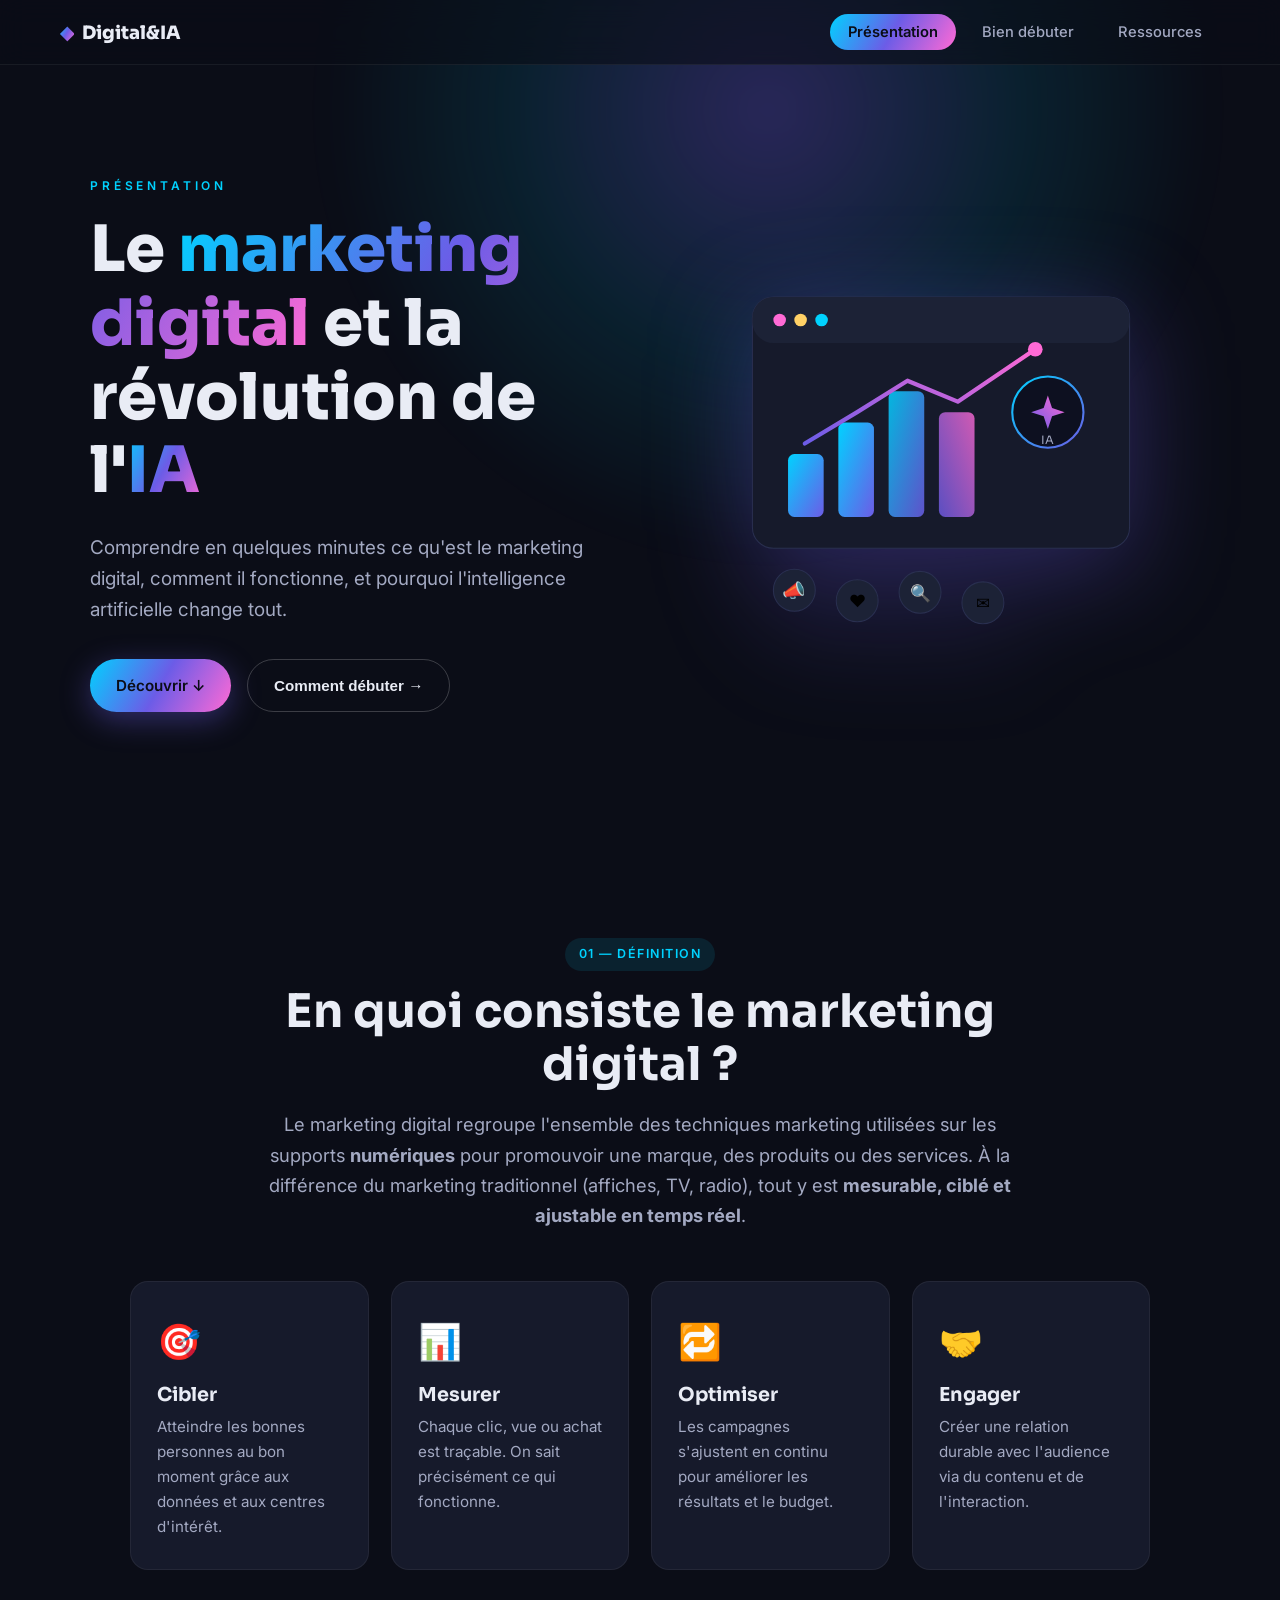
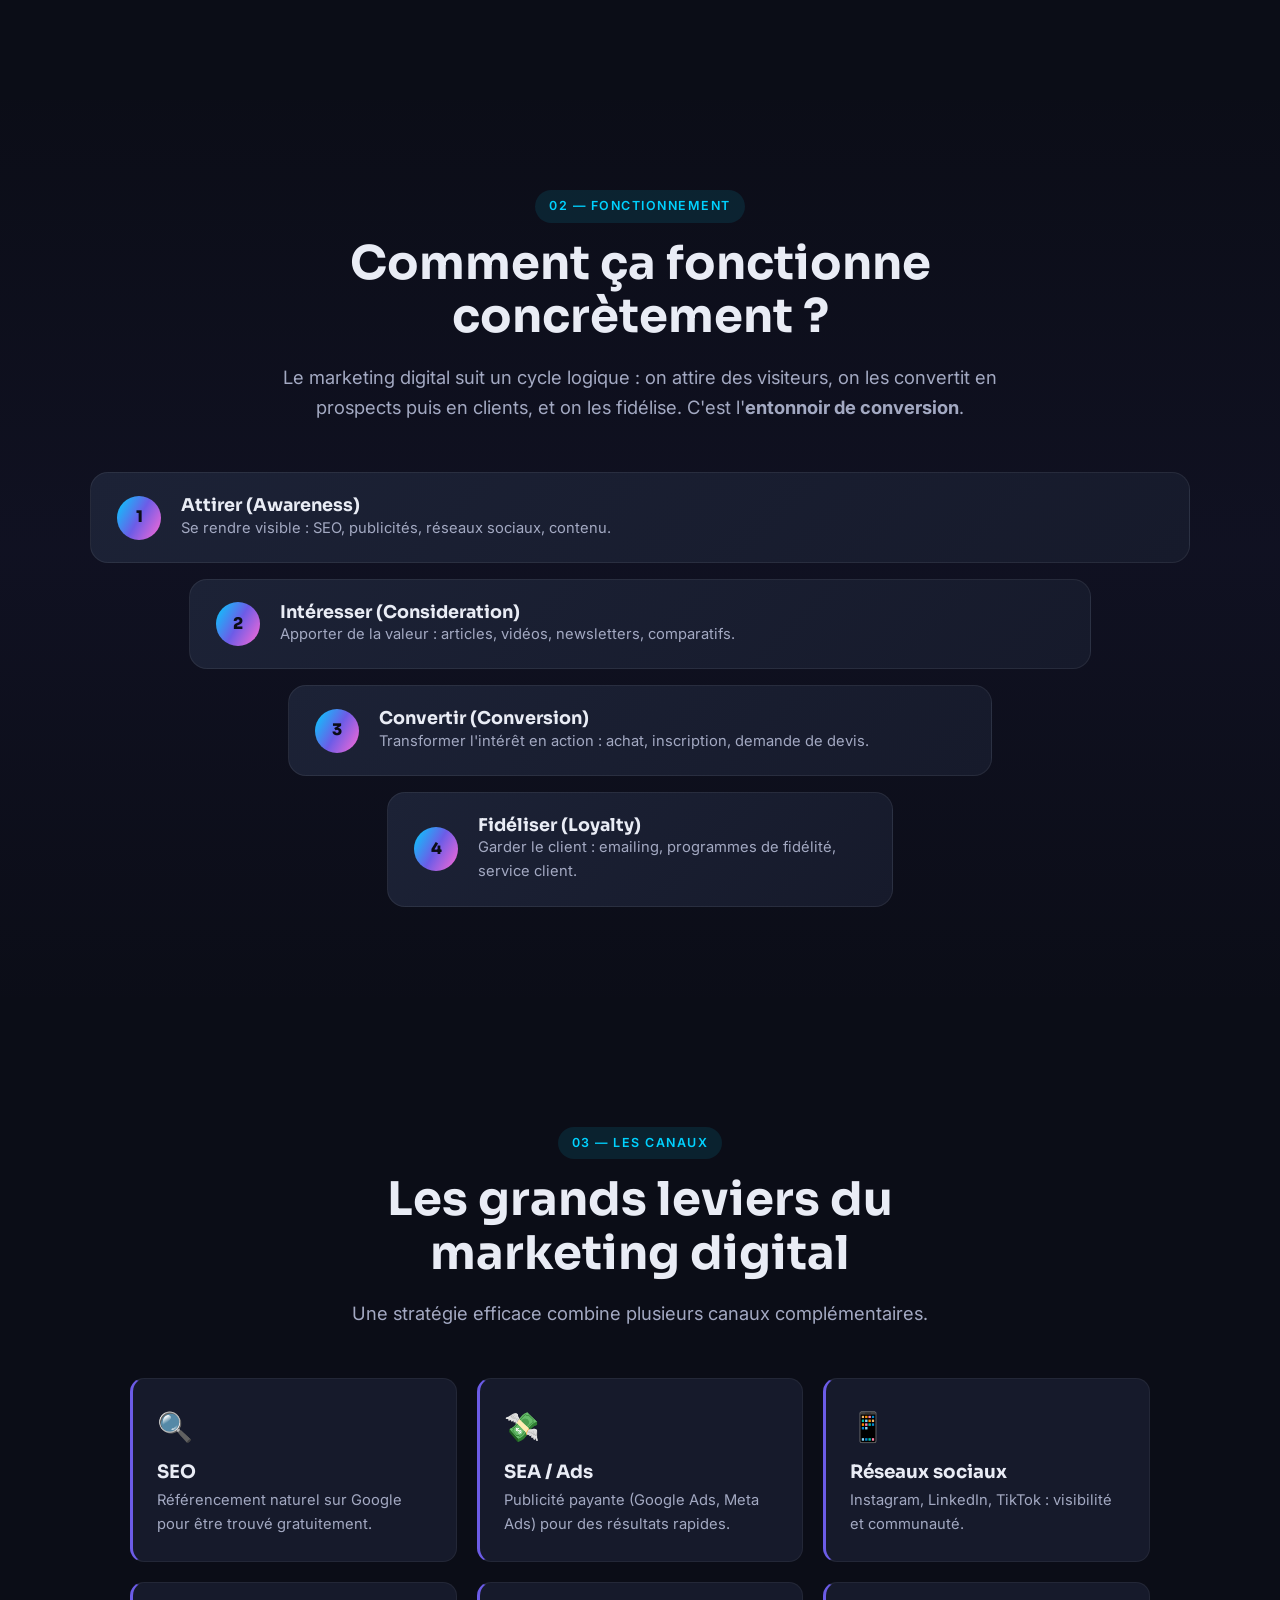
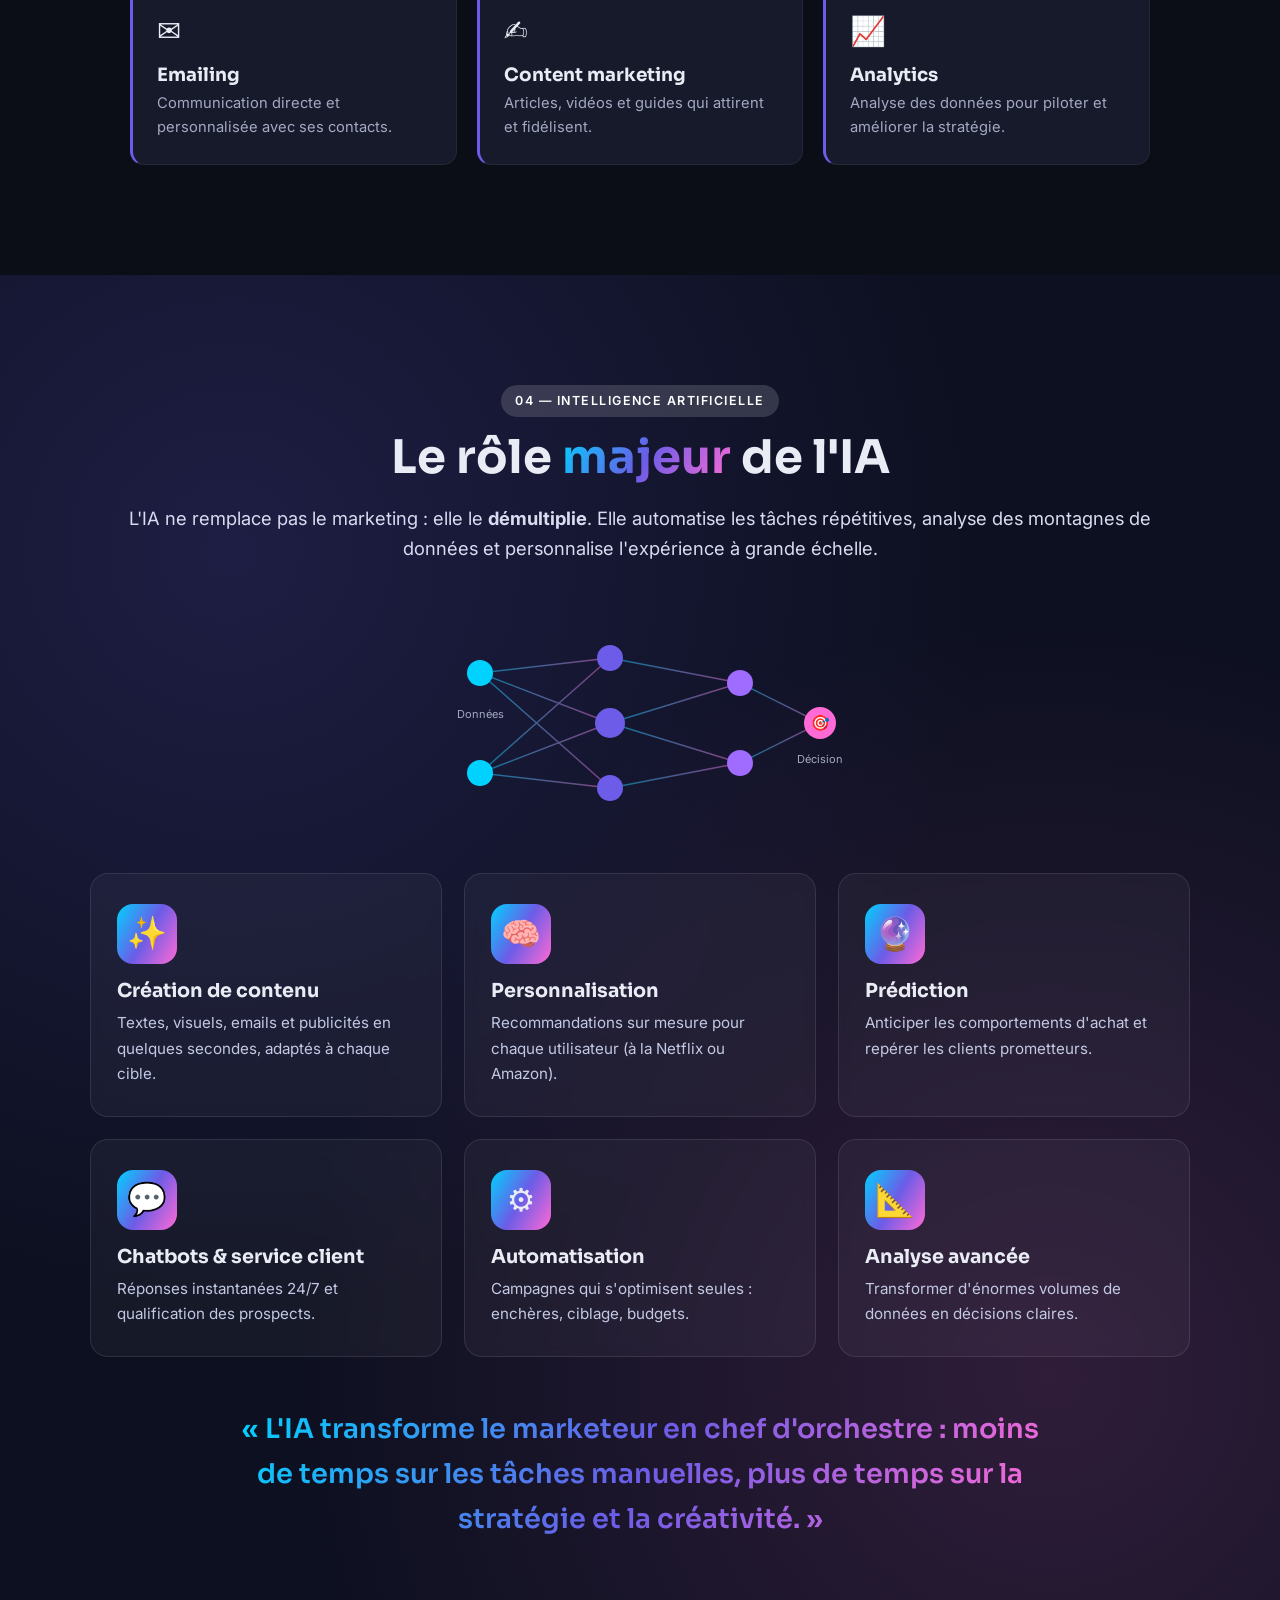
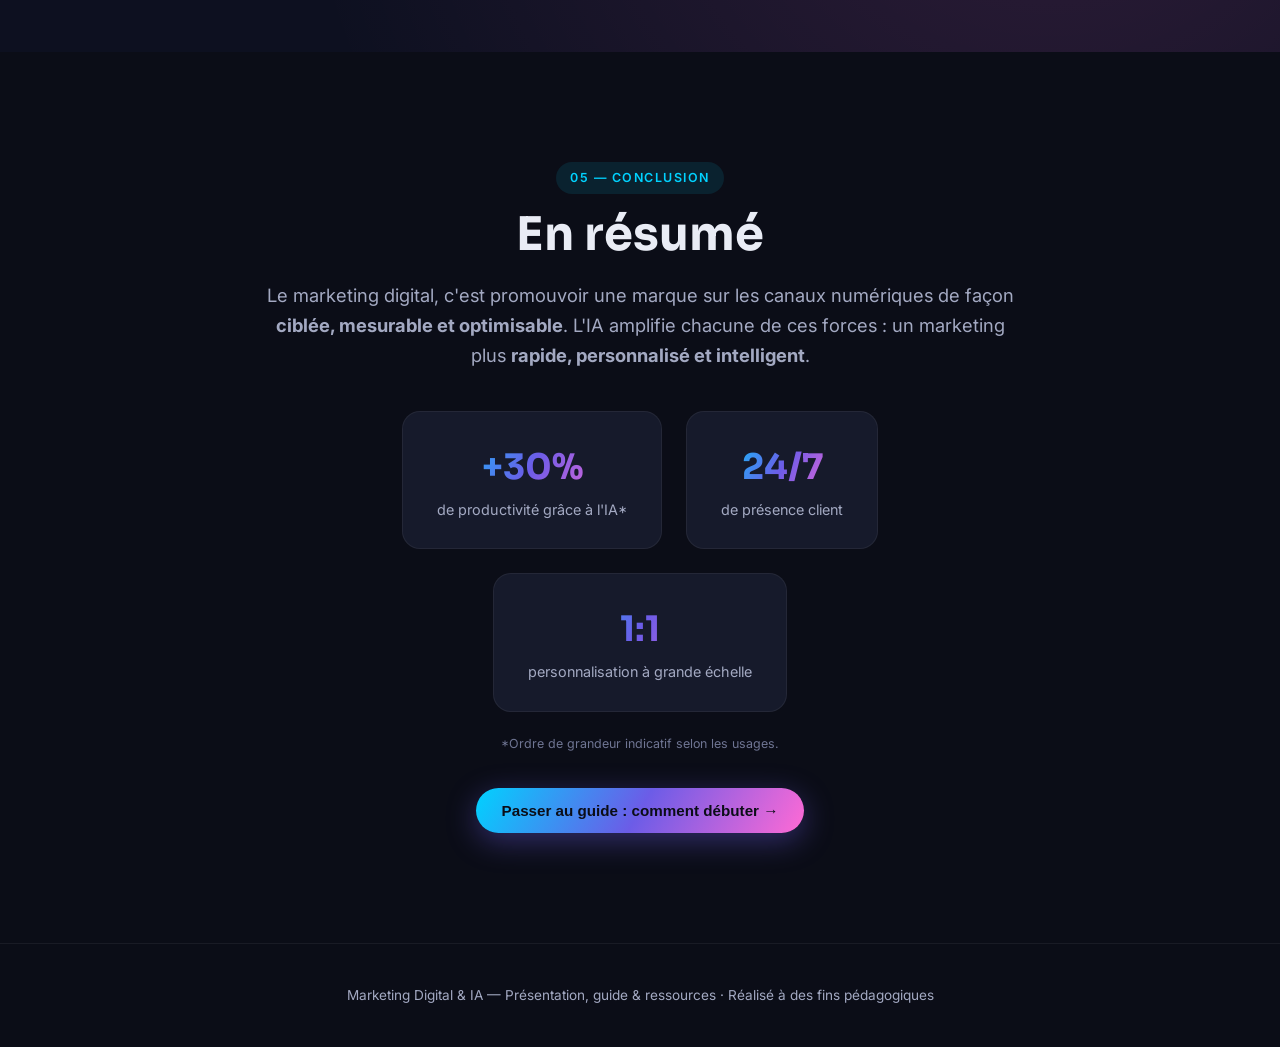
==== commit b6f4046f: "Enrichit les visuels : illustrations IA (réseau de neurones) et Ressources (apprentissage)" ====
--- a/index.html
+++ b/index.html
@@ -1,476 +1,702 @@
 <!DOCTYPE html>
 <html lang="fr">
 <head>
-<meta charset="UTF-8" />
-<meta name="viewport" content="width=device-width, initial-scale=1.0" />
-<title>Décolle — Apprends le marketing digital et lance ton premier produit</title>
-<meta name="description" content="Décolle est le guide clair et moderne pour comprendre le marketing digital, maîtriser l'IA et lancer ton premier produit digital — même en partant de zéro. Présentation, guide complet et simulateur interactif." />
-<meta name="theme-color" content="#0a0a16" />
-<link rel="icon" href="assets/img/favicon.svg" type="image/svg+xml" />
-
-<!-- Open Graph -->
-<meta property="og:type" content="website" />
-<meta property="og:title" content="Décolle — Le marketing digital, enfin clair." />
-<meta property="og:description" content="Comprends le marketing digital, l'IA et lance ton premier produit digital. Guide + simulateur interactif." />
-<meta property="og:locale" content="fr_FR" />
-
-<link rel="preconnect" href="https://fonts.googleapis.com" />
-<link rel="preconnect" href="https://fonts.gstatic.com" crossorigin />
-<link href="https://fonts.googleapis.com/css2?family=Space+Grotesk:wght@500;600;700&family=Inter:wght@400;500;600&display=swap" rel="stylesheet" />
-<link rel="stylesheet" href="assets/css/style.css" />
-<link rel="stylesheet" href="assets/css/fx.css" />
-<link rel="stylesheet" href="assets/css/space.css" />
+  <meta charset="UTF-8" />
+  <meta name="viewport" content="width=device-width, initial-scale=1.0" />
+  <meta name="description" content="Marketing digital & IA : présentation, guide pour bien débuter et ressources utiles, le tout en une page." />
+  <title>Marketing Digital &amp; IA — Présentation, guide &amp; ressources</title>
+  <link rel="preconnect" href="https://fonts.googleapis.com" />
+  <link rel="preconnect" href="https://fonts.gstatic.com" crossorigin />
+  <link href="https://fonts.googleapis.com/css2?family=Sora:wght@400;600;700;800&family=Inter:wght@400;500;600&display=swap" rel="stylesheet" />
+  <style>
+    :root {
+      --bg: #0b0d17;
+      --surface: #161a2b;
+      --surface-2: #1c2236;
+      --text: #e9ecf5;
+      --muted: #a3a9c2;
+      --accent: #6c5ce7;
+      --accent-2: #00d2ff;
+      --accent-3: #ff6ad5;
+      --radius: 18px;
+      --maxw: 1100px;
+      --grad: linear-gradient(120deg, #00d2ff 0%, #6c5ce7 50%, #ff6ad5 100%);
+    }
+    * { box-sizing: border-box; margin: 0; padding: 0; }
+    html { scroll-behavior: smooth; }
+    body { font-family: "Inter", system-ui, sans-serif; background: var(--bg); color: var(--text); line-height: 1.65; overflow-x: hidden; }
+    h1, h2, h3 { font-family: "Sora", sans-serif; line-height: 1.15; }
+    .grad { background: var(--grad); -webkit-background-clip: text; background-clip: text; -webkit-text-fill-color: transparent; }
+    a { color: var(--accent-2); }
+    img, svg { max-width: 100%; }
+
+    /* ---------- Navigation ---------- */
+    .nav {
+      position: fixed; top: 0; left: 0; right: 0; z-index: 100;
+      display: flex; align-items: center; justify-content: space-between;
+      padding: 14px clamp(20px, 5vw, 60px);
+      background: rgba(11, 13, 23, 0.62); backdrop-filter: blur(14px);
+      border-bottom: 1px solid rgba(255, 255, 255, 0.06); transition: padding .3s ease;
+    }
+    .nav--scrolled { padding-top: 9px; padding-bottom: 9px; }
+    .nav__logo { font-family: "Sora", sans-serif; font-weight: 800; font-size: 1.15rem; color: var(--text); text-decoration: none; display: flex; align-items: center; gap: 8px; background: none; border: 0; cursor: pointer; }
+    .nav__logo-mark { background: var(--grad); -webkit-background-clip: text; background-clip: text; -webkit-text-fill-color: transparent; }
+    .nav__tabs { display: flex; gap: 8px; align-items: center; }
+    .tab-btn {
+      font-family: "Inter", sans-serif; font-size: .92rem; font-weight: 500;
+      color: var(--muted); background: none; border: 0; cursor: pointer;
+      padding: 9px 18px; border-radius: 999px; transition: color .2s, background .2s;
+    }
+    .tab-btn:hover { color: var(--text); }
+    .tab-btn.is-active { color: #0b0d17; background: var(--grad); font-weight: 600; }
+    .nav__burger { display: none; background: none; border: 0; cursor: pointer; flex-direction: column; gap: 5px; }
+    .nav__burger span { width: 24px; height: 2px; background: var(--text); transition: .3s; }
+
+    /* ---------- Tabs panels ---------- */
+    .panel { display: none; }
+    .panel.is-active { display: block; }
+
+    /* ---------- Hero ---------- */
+    .hero { min-height: 92vh; display: flex; align-items: center; padding: 130px clamp(20px,5vw,40px) 70px; position: relative; overflow: hidden; }
+    .hero__glow { position: absolute; width: 900px; height: 900px; top: -340px; left: 60%; transform: translateX(-50%); background: radial-gradient(circle, rgba(108,92,231,.32), rgba(0,210,255,.1) 40%, transparent 70%); filter: blur(20px); pointer-events: none; animation: float 12s ease-in-out infinite; }
+    @keyframes float { 0%,100% { transform: translateX(-50%) translateY(0); } 50% { transform: translateX(-50%) translateY(28px); } }
+    .hero__inner { max-width: var(--maxw); margin: 0 auto; width: 100%; display: grid; grid-template-columns: 1.05fr .95fr; gap: 50px; align-items: center; position: relative; z-index: 2; }
+    .hero__eyebrow { letter-spacing: .32em; font-size: .75rem; color: var(--accent-2); font-weight: 600; margin-bottom: 18px; }
+    .hero__title { font-size: clamp(2.2rem, 5vw, 4rem); font-weight: 800; }
+    .hero__subtitle { margin: 24px 0 0; max-width: 520px; color: var(--muted); font-size: clamp(1rem, 2vw, 1.18rem); }
+    .hero__cta { margin-top: 34px; display: flex; gap: 16px; flex-wrap: wrap; }
+    .hero__art { display: flex; justify-content: center; }
+    .hero__art svg { width: 100%; max-width: 440px; height: auto; filter: drop-shadow(0 20px 50px rgba(108,92,231,.35)); }
+
+    .btn { display: inline-flex; align-items: center; gap: 8px; padding: 14px 26px; border-radius: 999px; font-weight: 600; font-size: .95rem; text-decoration: none; cursor: pointer; border: 0; transition: transform .2s ease, box-shadow .2s ease; }
+    .btn--primary { background: var(--grad); color: #0b0d17; box-shadow: 0 8px 30px rgba(108,92,231,.4); }
+    .btn--primary:hover { transform: translateY(-3px); box-shadow: 0 12px 40px rgba(108,92,231,.55); }
+    .btn--ghost { color: var(--text); border: 1px solid rgba(255,255,255,.2); background: none; }
+    .btn--ghost:hover { border-color: var(--accent-2); transform: translateY(-3px); }
+
+    /* ---------- Sections ---------- */
+    .section { padding: clamp(60px, 9vw, 110px) clamp(20px, 5vw, 40px); max-width: var(--maxw); margin: 0 auto; }
+    .section--alt { background: linear-gradient(180deg, transparent, rgba(108,92,231,.05), transparent); max-width: 100%; }
+    .section--alt > * { max-width: var(--maxw); margin-left: auto; margin-right: auto; }
+    .section__head { max-width: 760px; margin: 0 auto 50px; text-align: center; }
+    .section__head h2 { font-size: clamp(1.8rem, 4vw, 2.9rem); font-weight: 700; margin: 14px 0 18px; }
+    .lead { color: var(--muted); font-size: clamp(1rem, 1.6vw, 1.15rem); }
+    .lead--light { color: #d7dcf0; }
+    .tag { display: inline-block; font-size: .78rem; font-weight: 600; letter-spacing: .12em; text-transform: uppercase; color: var(--accent-2); background: rgba(0,210,255,.1); padding: 6px 14px; border-radius: 999px; }
+    .tag--light { color: #fff; background: rgba(255,255,255,.15); }
+
+    /* two-column section with illustration */
+    .split { display: grid; grid-template-columns: 1fr 1fr; gap: 50px; align-items: center; }
+    .split__art { display: flex; justify-content: center; }
+    .split__art svg { width: 100%; max-width: 380px; height: auto; }
+    .split .section__head { text-align: left; margin: 0; }
+
+    /* ---------- Cards ---------- */
+    .cards { display: grid; grid-template-columns: repeat(auto-fit, minmax(220px, 1fr)); gap: 22px; }
+    .card { background: var(--surface); border: 1px solid rgba(255,255,255,.06); border-radius: var(--radius); padding: 30px 26px; transition: transform .25s ease, border-color .25s ease; }
+    .card:hover { transform: translateY(-6px); border-color: rgba(108,92,231,.5); }
+    .card__icon { font-size: 2.2rem; margin-bottom: 14px; }
+    .card h3 { font-size: 1.2rem; margin-bottom: 8px; }
+    .card p { color: var(--muted); font-size: .95rem; }
+
+    /* ---------- Funnel ---------- */
+    .funnel { display: flex; flex-direction: column; gap: 16px; align-items: center; }
+    .funnel__step { width: var(--w); min-width: 280px; display: flex; align-items: center; gap: 20px; background: linear-gradient(135deg, var(--surface-2), var(--surface)); border: 1px solid rgba(255,255,255,.07); border-radius: var(--radius); padding: 22px 26px; transition: transform .25s; }
+    .funnel__step:hover { transform: scale(1.02); }
+    .funnel__num { flex: 0 0 44px; height: 44px; display: grid; place-items: center; background: var(--grad); color: #0b0d17; border-radius: 50%; font-weight: 800; font-family: "Sora", sans-serif; }
+    .funnel__step h3 { font-size: 1.1rem; }
+    .funnel__step p { color: var(--muted); font-size: .92rem; }
+
+    /* ---------- Channels ---------- */
+    .channels { display: grid; grid-template-columns: repeat(auto-fit, minmax(260px, 1fr)); gap: 20px; }
+    .channel { background: var(--surface); border: 1px solid rgba(255,255,255,.06); border-left: 3px solid var(--accent); border-radius: 14px; padding: 24px; transition: transform .25s, border-left-color .25s; }
+    .channel:hover { transform: translateX(6px); border-left-color: var(--accent-2); }
+    .channel span { font-size: 1.8rem; }
+    .channel h3 { margin: 10px 0 6px; font-size: 1.15rem; }
+    .channel p { color: var(--muted); font-size: .92rem; }
+
+    /* ---------- IA section ---------- */
+    .section--ia { background: radial-gradient(circle at 18% 20%, rgba(108,92,231,.18), transparent 50%), radial-gradient(circle at 82% 80%, rgba(255,106,213,.14), transparent 50%), #0d1020; max-width: 100%; }
+    .section--ia > * { max-width: var(--maxw); margin-left: auto; margin-right: auto; }
+    .ia-illus { display: flex; justify-content: center; margin: 0 auto 40px; }
+    .ia-illus svg { width: 100%; max-width: 460px; height: auto; }
+    .ia-grid { display: grid; grid-template-columns: repeat(auto-fit, minmax(280px, 1fr)); gap: 22px; }
+    .ia-card { background: rgba(255,255,255,.04); border: 1px solid rgba(255,255,255,.1); border-radius: var(--radius); padding: 30px 26px; backdrop-filter: blur(6px); transition: transform .25s, background .25s; }
+    .ia-card:hover { transform: translateY(-6px); background: rgba(255,255,255,.08); }
+    .ia-card__icon { font-size: 2rem; width: 60px; height: 60px; display: grid; place-items: center; margin-bottom: 16px; background: var(--grad); border-radius: 16px; }
+    .ia-card h3 { font-size: 1.2rem; margin-bottom: 8px; }
+    .ia-card p { color: #c3c9e4; font-size: .95rem; }
+    .ia-quote { margin-top: 50px; text-align: center; font-family: "Sora", sans-serif; font-size: clamp(1.2rem, 2.5vw, 1.7rem); font-weight: 600; max-width: 800px; background: var(--grad); -webkit-background-clip: text; background-clip: text; -webkit-text-fill-color: transparent; }
+
+    /* ---------- Conclusion ---------- */
+    .conclusion { text-align: center; max-width: 760px; margin: 0 auto; }
+    .conclusion h2 { font-size: clamp(1.8rem, 4vw, 2.9rem); margin: 14px 0 18px; }
+    .stats { display: flex; gap: 24px; justify-content: center; flex-wrap: wrap; margin-top: 40px; }
+    .stat { background: var(--surface); border: 1px solid rgba(255,255,255,.06); border-radius: var(--radius); padding: 26px 34px; min-width: 180px; }
+    .stat strong { display: block; font-family: "Sora", sans-serif; font-size: 2.2rem; background: var(--grad); -webkit-background-clip: text; background-clip: text; -webkit-text-fill-color: transparent; }
+    .stat span { color: var(--muted); font-size: .9rem; }
+    .footnote { color: #6f7593; font-size: .78rem; margin-top: 22px; }
+
+    /* ---------- Steps timeline (guide) ---------- */
+    .steps { position: relative; max-width: 760px; margin: 30px auto 0; padding-left: 34px; }
+    .steps::before { content: ""; position: absolute; left: 11px; top: 8px; bottom: 8px; width: 2px; background: linear-gradient(180deg, var(--accent-2), var(--accent), transparent); }
+    .step { position: relative; margin-bottom: 26px; }
+    .step__dot { position: absolute; left: -34px; top: 2px; width: 24px; height: 24px; border-radius: 50%; background: var(--grad); color: #0b0d17; display: grid; place-items: center; font-weight: 800; font-size: .8rem; font-family: "Sora", sans-serif; }
+    .step__card { background: var(--surface); border: 1px solid rgba(255,255,255,.07); border-radius: var(--radius); padding: 22px 26px; transition: transform .25s, border-color .25s; }
+    .step__card:hover { transform: translateX(4px); border-color: rgba(108,92,231,.5); }
+    .step__card h3 { font-size: 1.15rem; margin-bottom: 8px; }
+    .step__card p { color: var(--muted); font-size: .95rem; }
+    .step__card ul { margin: 12px 0 0 18px; color: var(--muted); font-size: .9rem; }
+    .step__card li { margin-bottom: 5px; }
+
+    /* ---------- Tools ---------- */
+    .tools { display: grid; grid-template-columns: repeat(auto-fit, minmax(220px, 1fr)); gap: 18px; }
+    .tool { background: var(--surface-2); border: 1px solid rgba(255,255,255,.06); border-left: 3px solid var(--accent); border-radius: 14px; padding: 20px 22px; }
+    .tool h3 { font-size: 1.05rem; margin-bottom: 6px; }
+    .tool p { color: var(--muted); font-size: .9rem; }
+
+    /* ---------- Mistakes ---------- */
+    .mistakes { display: grid; gap: 14px; max-width: 820px; margin: 0 auto; }
+    .mistake { display: flex; gap: 14px; align-items: flex-start; background: rgba(255,106,213,.06); border: 1px solid rgba(255,106,213,.18); border-radius: 14px; padding: 18px 20px; }
+    .mistake span { font-size: 1.3rem; flex: 0 0 auto; }
+    .mistake p { font-size: .95rem; }
+    .mistake strong { color: #ffb3ec; }
+
+    /* ---------- Checklist ---------- */
+    .checklist { background: var(--surface); border: 1px solid rgba(255,255,255,.07); border-radius: var(--radius); padding: 26px clamp(22px, 4vw, 40px); max-width: 760px; margin: 0 auto; }
+    .checklist label { display: flex; gap: 14px; align-items: flex-start; padding: 12px 0; border-bottom: 1px solid rgba(255,255,255,.05); cursor: pointer; }
+    .checklist label:last-child { border-bottom: 0; }
+    .checklist input { appearance: none; flex: 0 0 22px; height: 22px; margin-top: 2px; border: 2px solid var(--muted); border-radius: 6px; cursor: pointer; position: relative; transition: .2s; }
+    .checklist input:checked { background: var(--grad); border-color: transparent; }
+    .checklist input:checked::after { content: "✓"; position: absolute; inset: 0; display: grid; place-items: center; color: #0b0d17; font-weight: 800; font-size: .8rem; }
+    .checklist input:checked + span { color: var(--muted); text-decoration: line-through; }
+    .checklist span { font-size: .98rem; }
+
+    /* ---------- Resources ---------- */
+    .res-grid { display: grid; grid-template-columns: repeat(auto-fit, minmax(280px, 1fr)); gap: 20px; }
+    .res { display: block; text-decoration: none; color: inherit; background: var(--surface); border: 1px solid rgba(255,255,255,.07); border-radius: var(--radius); padding: 24px 26px; transition: transform .25s, border-color .25s; }
+    .res:hover { transform: translateY(-5px); border-color: var(--accent-2); }
+    .res__top { display: flex; align-items: center; gap: 12px; margin-bottom: 10px; }
+    .res__badge { font-size: .7rem; font-weight: 700; letter-spacing: .08em; text-transform: uppercase; padding: 4px 10px; border-radius: 999px; }
+    .res__badge--site { color: #0b0d17; background: var(--accent-2); }
+    .res__badge--video { color: #fff; background: var(--accent-3); }
+    .res__badge--cours { color: #0b0d17; background: #ffd166; }
+    .res h3 { font-size: 1.12rem; }
+    .res p { color: var(--muted); font-size: .92rem; margin-top: 6px; }
+    .res__link { display: inline-block; margin-top: 12px; color: var(--accent-2); font-size: .88rem; font-weight: 600; }
+
+    /* ---------- Footer & CTA ---------- */
+    .cta-box { text-align: center; max-width: 760px; margin: 0 auto; background: radial-gradient(circle at 50% 0%, rgba(108,92,231,.2), transparent 70%); border: 1px solid rgba(255,255,255,.08); border-radius: var(--radius); padding: 46px 30px; }
+    .cta-box h2 { margin-bottom: 12px; }
+    .cta-box p { color: var(--muted); max-width: 520px; margin: 0 auto 24px; }
+    .footer { text-align: center; padding: 40px 20px; color: var(--muted); font-size: .85rem; border-top: 1px solid rgba(255,255,255,.06); }
+
+    /* ---------- Reveal ---------- */
+    .reveal { opacity: 0; transform: translateY(34px); transition: opacity .6s ease, transform .6s ease; }
+    .reveal.is-visible { opacity: 1; transform: none; }
+
+    /* ---------- Responsive ---------- */
+    @media (max-width: 860px) {
+      .hero__inner, .split { grid-template-columns: 1fr; }
+      .hero__art { order: -1; }
+      .split__art { order: -1; }
+      .split .section__head { text-align: center; }
+    }
+    @media (max-width: 760px) {
+      .nav__tabs { position: fixed; top: 60px; right: 0; flex-direction: column; gap: 0; align-items: stretch; background: rgba(13,16,32,.97); backdrop-filter: blur(14px); width: 230px; padding: 10px; border-left: 1px solid rgba(255,255,255,.08); border-bottom: 1px solid rgba(255,255,255,.08); transform: translateX(100%); transition: transform .3s ease; }
+      .nav__tabs.is-open { transform: translateX(0); }
+      .tab-btn { text-align: left; }
+      .nav__burger { display: flex; }
+    }
+    @media (prefers-reduced-motion: reduce) { * { animation: none !important; scroll-behavior: auto; } .reveal { opacity: 1; transform: none; } }
+  </style>
 </head>
 <body>
-
-<!-- Overlay de transition entre les pages -->
-<div class="pt" id="pt" aria-hidden="true">
-  <div class="pt__warp"><i style="--a:0deg"></i><i style="--a:30deg"></i><i style="--a:60deg"></i><i style="--a:90deg"></i><i style="--a:120deg"></i><i style="--a:150deg"></i><i style="--a:180deg"></i><i style="--a:210deg"></i><i style="--a:240deg"></i><i style="--a:270deg"></i><i style="--a:300deg"></i><i style="--a:330deg"></i></div>
-  <svg class="pt__rocket" viewBox="0 0 100 150" xmlns="http://www.w3.org/2000/svg">
-    <defs><linearGradient id="ptrk" x1="0" y1="0" x2="1" y2="1"><stop offset="0" stop-color="#b9acff"/><stop offset=".5" stop-color="#7c5cff"/><stop offset="1" stop-color="#2f6bff"/></linearGradient></defs>
-    <path d="M50 6c16 9 24 24 24 42 0 13-3 24-8 33a11 11 0 0 1-32 0c-5-9-8-20-8-33C26 30 34 15 50 6Z" fill="url(#ptrk)"/>
-    <circle cx="50" cy="46" r="10" fill="#0a0a16"/><circle cx="50" cy="46" r="5" fill="#22d3ee"/>
-    <path d="M30 84c-9 3-15 12-15 24 9-2 15-6 19-13Z" fill="#5b3fe0"/>
-    <path d="M70 84c9 3 15 12 15 24-9-2-15-6-19-13Z" fill="#5b3fe0"/>
-    <path d="M40 108c4 6 6 14 4 24-2-2-4-3-4-3s-2 1-4 3c-2-10 0-18 4-24Z" fill="#ff6b5d"/>
-  </svg>
-  <div class="pt__label">Décolle<span class="dot">.</span></div>
-</div>
-
-<!-- ================= NAV ================= -->
-<header class="nav" id="top">
-  <div class="nav__inner">
-    <a class="brand" href="index.html" aria-label="Décolle, accueil">
-      <img class="brand__mark" src="assets/img/favicon.svg" alt="" />
-      <span><b>Décolle</b><span class="dot">.</span></span>
-    </a>
-    <button class="nav__burger" aria-label="Ouvrir le menu" aria-expanded="false"><span></span></button>
-    <nav class="nav__links" aria-label="Navigation principale">
-      <a href="index.html" class="active">Présentation</a>
-      <a href="index.html#fonctionnement">Comment ça marche</a>
-      <a href="index.html#ia">L'IA</a>
-      <a href="guide.html">Guide</a>
-      <a class="btn btn--primary nav__cta" href="lance-toi.html">Lance-toi 🚀</a>
+  <!-- Navigation -->
+  <header class="nav" id="nav">
+    <button class="nav__logo" data-tab="presentation"><span class="nav__logo-mark">◆</span> Digital&amp;IA</button>
+    <nav class="nav__tabs" id="navTabs">
+      <button class="tab-btn is-active" data-tab="presentation">Présentation</button>
+      <button class="tab-btn" data-tab="debuter">Bien débuter</button>
+      <button class="tab-btn" data-tab="ressources">Ressources</button>
     </nav>
-  </div>
-</header>
-
-<!-- ================= HERO CINÉMATIQUE : DÉCOLLAGE ================= -->
-<section class="launch" id="launch">
-  <div class="launch__stage">
-    <!-- ciel de jour (s'efface en montant) -->
-    <div class="launch__layer launch__sky"><div class="launch__sun"></div></div>
-    <!-- nuages (parallaxe) -->
-    <div class="launch__layer" aria-hidden="true">
-      <div class="cloud c1"></div><div class="cloud c2"></div><div class="cloud c3"></div><div class="cloud c4"></div><div class="cloud c5"></div>
-    </div>
-    <!-- pas de tir : sol + portique + fusée détaillée -->
-    <div class="launch__pad" aria-hidden="true">
-      <div class="launch__ground"></div>
-      <div class="launch__gantry"></div>
-      <svg class="launch__rocket" viewBox="0 0 140 366" xmlns="http://www.w3.org/2000/svg">
-        <defs>
-          <linearGradient id="lrk-body" x1="0" y1="0" x2="1" y2="0">
-            <stop offset="0" stop-color="#dfe3ff"/><stop offset=".5" stop-color="#ffffff"/><stop offset="1" stop-color="#aeb6e4"/>
-          </linearGradient>
-          <linearGradient id="lrk-nose" x1="0" y1="0" x2="1" y2="0">
-            <stop offset="0" stop-color="#ff9b63"/><stop offset="1" stop-color="#ed5733"/>
-          </linearGradient>
-          <linearGradient id="lrk-flame" x1="0" y1="0" x2="0" y2="1">
-            <stop offset="0" stop-color="#fff6cf"/><stop offset=".34" stop-color="#ffc857"/><stop offset=".7" stop-color="#ff6b5d"/><stop offset="1" stop-color="#ff6b5d" stop-opacity="0"/>
-          </linearGradient>
-        </defs>
-        <!-- flamme (animée par launch.js) -->
-        <g class="rk-flame">
-          <path d="M52 292 C49 322 60 350 70 366 C80 350 91 322 88 292 Z" fill="url(#lrk-flame)"/>
-          <path d="M60 292 C59 312 65 334 70 348 C75 334 81 312 80 292 Z" fill="#fff6cf" opacity=".9"/>
-        </g>
-        <!-- ailerons -->
-        <path d="M50 214 C30 228 20 252 22 282 C35 276 47 264 53 247 Z" fill="#5b3fe0"/>
-        <path d="M90 214 C110 228 120 252 118 282 C105 276 93 264 87 247 Z" fill="#5b3fe0"/>
-        <path d="M50 214 C40 224 35 240 36 262 C44 258 50 250 53 240 Z" fill="#7c5cff"/>
-        <path d="M90 214 C100 224 105 240 104 262 C96 258 90 250 87 240 Z" fill="#7c5cff"/>
-        <!-- corps -->
-        <path d="M50 84 C44 98 42 150 42 208 C42 250 50 270 70 272 C90 270 98 250 98 208 C98 150 96 98 90 84 Z" fill="url(#lrk-body)" stroke="#c2c8ea" stroke-width="1.5"/>
-        <!-- nez -->
-        <path d="M70 8 C80 30 88 58 90 86 L50 86 C52 58 60 30 70 8 Z" fill="url(#lrk-nose)"/>
-        <!-- bandes / panneaux -->
-        <path d="M45 150 H95 M44 196 H96" stroke="#c8cef0" stroke-width="2"/>
-        <rect x="46" y="232" width="48" height="9" rx="2" fill="#eceffc" stroke="#c8cef0" stroke-width="1"/>
-        <!-- hublots -->
-        <circle cx="70" cy="120" r="13" fill="#cfd6f5"/><circle cx="70" cy="120" r="9" fill="#22d3ee"/><circle cx="66" cy="116" r="3" fill="#eaffff" opacity=".85"/>
-        <circle cx="70" cy="162" r="8.5" fill="#cfd6f5"/><circle cx="70" cy="162" r="5.5" fill="#2f6bff"/>
-        <!-- tuyère -->
-        <path d="M56 270 L84 270 L90 292 L50 292 Z" fill="#3a3f63"/>
-        <path d="M56 270 L84 270 L86 277 L54 277 Z" fill="#52588a"/>
-      </svg>
-    </div>
-
-    <!-- fumée (particules), au premier plan du pas de tir -->
-    <canvas class="launch__smoke" aria-hidden="true"></canvas>
-
-    <!-- HUD compte à rebours -->
-    <div class="launch__hud">
-      <div class="launch__tag">Séquence de pré-lancement</div>
-      <div class="launch__count">T-10</div>
-    </div>
-
-    <!-- copie finale (apparaît dans l'espace) -->
-    <div class="launch__copy">
-      <span class="eyebrow">Marketing digital · 2026</span>
-      <h1>Décolle vers de <span class="hl">nouveaux horizons.</span></h1>
-      <p>Apprends le marketing digital, apprivoise l'IA et lance ton premier produit digital — même en partant de zéro. Attache ta ceinture&nbsp;: le décollage est imminent.</p>
-      <div class="btn-row">
-        <a class="btn btn--primary btn--lg" href="lance-toi.html">Lance-toi maintenant
-          <svg viewBox="0 0 24 24" fill="none" stroke="currentColor" stroke-width="2" stroke-linecap="round" stroke-linejoin="round"><path d="M5 12h14M13 6l6 6-6 6"/></svg>
-        </a>
-        <a class="btn btn--ghost btn--lg" href="guide.html">Plan de vol (le guide)</a>
-      </div>
-      <div class="hero__badges">
-        <span class="chip"><svg viewBox="0 0 24 24" fill="none" stroke="currentColor" stroke-width="2"><path d="M20 6 9 17l-5-5"/></svg> 100 % débutant</span>
-        <span class="chip"><svg viewBox="0 0 24 24" fill="none" stroke="currentColor" stroke-width="2"><path d="M20 6 9 17l-5-5"/></svg> À jour 2026</span>
-        <span class="chip"><svg viewBox="0 0 24 24" fill="none" stroke="currentColor" stroke-width="2"><path d="M20 6 9 17l-5-5"/></svg> Simulateur interactif</span>
-      </div>
-    </div>
-
-    <!-- indice de scroll -->
-    <div class="launch__cue">Scrolle pour décoller
-      <svg viewBox="0 0 24 24" fill="none" stroke="currentColor" stroke-width="2" stroke-linecap="round" stroke-linejoin="round"><path d="M12 5v14M6 13l6 6 6-6"/></svg>
-    </div>
-  </div>
-</section>
-
-<!-- ================= C'EST QUOI ================= -->
-<section class="section" id="presentation">
-  <div class="container">
-    <div class="center lead-wrap reveal">
-      <span class="eyebrow">La présentation</span>
-      <h2 class="section-title">Le marketing digital, <span class="hl">c'est quoi&nbsp;?</span></h2>
-      <p class="lead">C'est l'art d'attirer des inconnus sur internet, de gagner leur confiance et de les transformer en clients — puis en fans. Le tout grâce à des canaux mesurables (site, réseaux sociaux, email, pub) où chaque action peut être suivie, testée et améliorée.</p>
-    </div>
-
-    <div class="grid g-4" style="margin-top:50px">
-      <article class="card reveal">
-        <div class="icon-badge"><svg viewBox="0 0 24 24" fill="none" stroke="currentColor" stroke-width="1.8"><circle cx="11" cy="11" r="7"/><path d="m21 21-4.3-4.3"/></svg></div>
-        <h3>1. Attirer</h3>
-        <p>Te rendre visible là où ton audience cherche déjà : Google, Instagram, TikTok, YouTube… On parle de <b>trafic</b>.</p>
-      </article>
-      <article class="card reveal d1">
-        <div class="icon-badge icon-badge--mint"><svg viewBox="0 0 24 24" fill="none" stroke="currentColor" stroke-width="1.8"><path d="M3 12h4l3 8 4-16 3 8h4"/></svg></div>
-        <h3>2. Engager</h3>
-        <p>Capter l'attention avec du contenu utile et une promesse claire, pour transformer un visiteur de passage en personne intéressée.</p>
-      </article>
-      <article class="card reveal d2">
-        <div class="icon-badge icon-badge--warm"><svg viewBox="0 0 24 24" fill="none" stroke="currentColor" stroke-width="1.8"><path d="M3 6h18M3 12h18M3 18h12"/><circle cx="20" cy="18" r="2.4" fill="currentColor" stroke="none"/></svg></div>
-        <h3>3. Convertir</h3>
-        <p>Proposer la bonne offre au bon moment pour transformer l'intérêt en <b>vente</b>, en inscription ou en prise de contact.</p>
-      </article>
-      <article class="card reveal d3">
-        <div class="icon-badge icon-badge--soft"><svg viewBox="0 0 24 24" fill="none" stroke="currentColor" stroke-width="1.8"><path d="M12 21s-7-4.5-9.5-9A5.5 5.5 0 0 1 12 6a5.5 5.5 0 0 1 9.5 6c-2.5 4.5-9.5 9-9.5 9Z"/></svg></div>
-        <h3>4. Fidéliser</h3>
-        <p>Garder le contact (email, communauté) pour faire revenir tes clients. C'est ce qui rend un business <b>rentable</b> dans la durée.</p>
-      </article>
-    </div>
-
-    <div class="callout reveal" style="margin-top:40px">
-      <div class="callout__ico"><svg viewBox="0 0 24 24" fill="none" stroke="currentColor" stroke-width="1.8"><path d="M12 2v4M12 18v4M2 12h4M18 12h4M5 5l3 3M16 16l3 3M19 5l-3 3M8 16l-3 3"/></svg></div>
-      <div>
-        <h4>La différence avec le marketing « classique »</h4>
-        <p>Une affiche dans la rue, tu ne sais pas qui l'a vue. En digital, tu sais combien de personnes ont cliqué, lu, acheté — et combien chaque euro investi t'a rapporté. <b>Tout est mesurable, donc tout est améliorable.</b></p>
-      </div>
-    </div>
-  </div>
-</section>
-
-<!-- ================= COMMENT ÇA MARCHE ================= -->
-<section class="section section--paper2" id="fonctionnement">
-  <div class="container">
-    <div class="center lead-wrap reveal">
-      <span class="eyebrow">Trajectoire</span>
-      <h2 class="section-title">Le parcours d'un client, <span class="hl">étape par étape</span></h2>
-      <p class="lead">Derrière chaque vente se cache un « entonnoir » (funnel) : beaucoup de personnes entrent, et seules certaines vont jusqu'à l'achat. Comprendre cet entonnoir, c'est comprendre tout le marketing digital.</p>
-    </div>
-
-    <div class="split" style="margin-top:54px">
-      <div class="split__copy reveal">
-        <h3 style="font-size:1.5rem;margin-bottom:14px">La seule formule à retenir</h3>
-        <p style="color:var(--muted);margin-bottom:22px">Le chiffre d'affaires d'un produit digital tient en une multiplication toute simple :</p>
-        <div class="card" style="text-align:center;font-family:var(--font-head);font-size:clamp(1rem,2.4vw,1.45rem);line-height:1.9">
-          <span style="color:var(--violet-d)">Trafic</span> ✕
-          <span style="color:var(--blue)">Taux de conversion</span> ✕
-          <span style="color:var(--coral)">Prix</span><br />
-          <span style="color:var(--muted);font-size:.9rem;font-family:var(--font-body)">= ton chiffre d'affaires</span>
-        </div>
-        <p style="color:var(--muted);margin-top:22px">Améliore <b>n'importe lequel</b> de ces trois leviers et tu vends plus. Tout le métier consiste à les optimiser un par un : plus de visiteurs, un meilleur taux de transformation, ou un meilleur prix.</p>
-        <a class="btn btn--light" style="margin-top:24px" href="lance-toi.html">Tester avec le simulateur
-          <svg viewBox="0 0 24 24" fill="none" stroke="currentColor" stroke-width="2" stroke-linecap="round" stroke-linejoin="round"><path d="M5 12h14M13 6l6 6-6 6"/></svg>
-        </a>
-      </div>
-      <div class="split__media reveal d1">
-        <div class="funnel" role="img" aria-label="Entonnoir de conversion : 10 000 visiteurs, 4 000 intéressés, 800 prospects, 40 acheteurs, 38 clients fidèles">
-          <div class="funnel__row r1"><span class="lbl">👀 Visiteurs</span><span class="val">10 000</span></div>
-          <div class="funnel__row r2"><span class="lbl">🧲 Intéressés</span><span class="val">4 000</span></div>
-          <div class="funnel__row r3"><span class="lbl">📩 Prospects (emails)</span><span class="val">800</span></div>
-          <div class="funnel__row r4"><span class="lbl">🛒 Acheteurs</span><span class="val">40</span></div>
-          <div class="funnel__row r5"><span class="lbl">⭐ Clients fidèles</span><span class="val">38</span></div>
-        </div>
-      </div>
-    </div>
-  </div>
-</section>
-
-<!-- ================= LES CANAUX ================= -->
-<section class="section section--space">
-  <div class="container">
-    <div class="center lead-wrap reveal">
-      <span class="eyebrow">Équipement de bord</span>
-      <h2 class="section-title">Les grands <span class="hl">canaux</span> du marketing digital</h2>
-      <p class="lead">Tu n'as pas besoin de tous les utiliser. Choisis-en un ou deux pour commencer, et deviens-y excellent.</p>
-    </div>
-
-    <div class="channels" style="margin-top:50px">
-      <article class="channel reveal">
-        <div class="channel__ico" style="background:linear-gradient(135deg,#7c5cff,#5b3fe0)"><svg viewBox="0 0 24 24" fill="none" stroke="currentColor" stroke-width="1.8"><circle cx="11" cy="11" r="7"/><path d="m21 21-4.3-4.3"/></svg></div>
-        <h3>SEO — Référencement</h3>
-        <p>Apparaître gratuitement dans Google quand ton audience cherche une réponse. Lent à construire, mais durable.</p>
-        <span class="chip" style="margin-top:14px">≈ 93 % du trafic web passe par les moteurs de recherche</span>
-      </article>
-      <article class="channel reveal d1">
-        <div class="channel__ico" style="background:linear-gradient(135deg,#ff6b5d,#ff8f5d)"><svg viewBox="0 0 24 24" fill="none" stroke="currentColor" stroke-width="1.8"><circle cx="12" cy="12" r="9"/><circle cx="12" cy="12" r="3.2"/><circle cx="17" cy="7" r="1.3" fill="currentColor" stroke="none"/></svg></div>
-        <h3>Réseaux sociaux</h3>
-        <p>Instagram, TikTok, LinkedIn, YouTube… Créer une audience, une marque et une relation directe avec ta communauté.</p>
-        <span class="chip" style="margin-top:14px">Le social commerce vise 3 000 Md$ en 2026</span>
-      </article>
-      <article class="channel reveal d2">
-        <div class="channel__ico" style="background:linear-gradient(135deg,#2f6bff,#22b8ee)"><svg viewBox="0 0 24 24" fill="none" stroke="currentColor" stroke-width="1.8"><rect x="3" y="5" width="18" height="14" rx="2.5"/><path d="m3 7 9 6 9-6"/></svg></div>
-        <h3>Email marketing</h3>
-        <p>Le canal préféré des pros : tu possèdes ta liste, personne ne peut te la retirer. Idéal pour vendre et fidéliser.</p>
-        <span class="chip" style="margin-top:14px">ROI moyen : 36 à 42 € pour 1 € investi</span>
-      </article>
-      <article class="channel reveal">
-        <div class="channel__ico" style="background:linear-gradient(135deg,#34d399,#22d3ee)"><svg viewBox="0 0 24 24" fill="none" stroke="currentColor" stroke-width="1.8"><path d="M3 11v3a1 1 0 0 0 1 1h3l5 4V7l-5 4H4a1 1 0 0 0-1 0Z"/><path d="M16 9a4 4 0 0 1 0 6"/></svg></div>
-        <h3>Publicité (Ads)</h3>
-        <p>Google Ads, Meta, TikTok Ads : payer pour des résultats immédiats. Tu accélères, mais chaque clic a un coût.</p>
-        <span class="chip" style="margin-top:14px">Le marché de la pub digitale : ≈ 786 Md$ en 2026</span>
-      </article>
-      <article class="channel reveal d1">
-        <div class="channel__ico" style="background:linear-gradient(135deg,#ffc857,#ff8f5d)"><svg viewBox="0 0 24 24" fill="none" stroke="currentColor" stroke-width="1.8"><path d="M12 20h9"/><path d="M16.5 3.5a2.1 2.1 0 0 1 3 3L7 19l-4 1 1-4Z"/></svg></div>
-        <h3>Contenu & Blog</h3>
-        <p>Articles, vidéos, podcasts : tu apportes de la valeur gratuitement pour devenir la référence de ta niche.</p>
-        <span class="chip" style="margin-top:14px">91 % des marketeurs utilisent la vidéo</span>
-      </article>
-      <article class="channel reveal d2">
-        <div class="channel__ico" style="background:linear-gradient(135deg,#7c5cff,#ff6b5d)"><svg viewBox="0 0 24 24" fill="none" stroke="currentColor" stroke-width="1.8"><path d="M17 8a5 5 0 0 0-10 0c0 7-3 8-3 8h16s-3-1-3-8Z"/><path d="M10.5 20a1.7 1.7 0 0 0 3 0"/></svg></div>
-        <h3>Influence & partenariats</h3>
-        <p>Faire parler de toi par des personnes qui ont déjà la confiance de ton audience. Un boost de crédibilité rapide.</p>
-        <span class="chip" style="margin-top:14px">Le canal le plus efficace pour la notoriété</span>
-      </article>
-    </div>
-  </div>
-</section>
-
-<!-- ================= LE RÔLE DE L'IA ================= -->
-<section class="section" id="ia">
-  <div class="container">
-    <div class="split">
-      <div class="split__copy reveal">
-        <span class="eyebrow">Pilote automatique</span>
-        <h2 class="section-title">Le rôle de <span class="hl">l'intelligence artificielle</span></h2>
-        <p class="lead" style="margin-bottom:6px">En 2026, l'IA n'est plus un gadget : c'est le moteur du marketing moderne. Elle ne remplace pas le marketeur — elle lui donne des super-pouvoirs et lui fait gagner un temps fou.</p>
-        <div class="feature-list">
-          <div class="feature-line">
-            <div class="feature-line__ico"><svg viewBox="0 0 24 24" fill="none" stroke="currentColor" stroke-width="1.8"><path d="M12 3l2 5 5 2-5 2-2 5-2-5-5-2 5-2 2-5Z"/></svg></div>
-            <div><h4>Créer du contenu en quelques secondes</h4><p>Textes, visuels, vidéos, emails, publicités : l'IA génère des brouillons de qualité que tu n'as plus qu'à ajuster.</p></div>
-          </div>
-          <div class="feature-line">
-            <div class="feature-line__ico"><svg viewBox="0 0 24 24" fill="none" stroke="currentColor" stroke-width="1.8"><circle cx="12" cy="8" r="3.2"/><path d="M5 20a7 7 0 0 1 14 0"/></svg></div>
-            <div><h4>Personnaliser à grande échelle</h4><p>Le bon message, à la bonne personne, au bon moment — automatiquement, pour des milliers de contacts à la fois.</p></div>
-          </div>
-          <div class="feature-line">
-            <div class="feature-line__ico"><svg viewBox="0 0 24 24" fill="none" stroke="currentColor" stroke-width="1.8"><path d="M3 3v18h18"/><path d="M7 14l3-3 3 3 5-6"/></svg></div>
-            <div><h4>Analyser et prédire</h4><p>L'IA repère les tendances, segmente ton audience et anticipe ce qui va marcher avant même que tu ne lances.</p></div>
-          </div>
-          <div class="feature-line">
-            <div class="feature-line__ico"><svg viewBox="0 0 24 24" fill="none" stroke="currentColor" stroke-width="1.8"><path d="M13 2 4 14h7l-1 8 9-12h-7l1-8Z"/></svg></div>
-            <div><h4>Automatiser les tâches répétitives</h4><p>Programmation des posts, réponses aux clients, relances email… Tu te concentres sur la stratégie et la créativité.</p></div>
+    <button class="nav__burger" id="burger" aria-label="Ouvrir le menu"><span></span><span></span><span></span></button>
+  </header>
+
+  <!-- ============ ONGLET 1 : PRÉSENTATION ============ -->
+  <main class="panel is-active" id="panel-presentation">
+    <!-- Hero -->
+    <section class="hero">
+      <div class="hero__glow"></div>
+      <div class="hero__inner">
+        <div class="hero__text reveal">
+          <p class="hero__eyebrow">PRÉSENTATION</p>
+          <h1 class="hero__title">Le <span class="grad">marketing digital</span> et la révolution de l'<span class="grad">IA</span></h1>
+          <p class="hero__subtitle">Comprendre en quelques minutes ce qu'est le marketing digital, comment il fonctionne, et pourquoi l'intelligence artificielle change tout.</p>
+          <div class="hero__cta">
+            <a href="#definition" class="btn btn--primary">Découvrir ↓</a>
+            <button class="btn btn--ghost" data-tab="debuter">Comment débuter →</button>
           </div>
         </div>
-      </div>
-
-      <div class="split__media reveal d1">
-        <div class="ai-card">
-          <div class="ai-card__inner">
-            <div class="ai-pulse" aria-hidden="true">
-              <svg viewBox="0 0 120 120" xmlns="http://www.w3.org/2000/svg">
-                <defs><linearGradient id="ai" x1="0" y1="0" x2="1" y2="1"><stop offset="0" stop-color="#8b7bff"/><stop offset="1" stop-color="#22d3ee"/></linearGradient></defs>
-                <circle cx="60" cy="60" r="46" fill="none" stroke="url(#ai)" stroke-width="2" opacity=".3"><animate attributeName="r" values="40;48;40" dur="3s" repeatCount="indefinite"/></circle>
-                <circle cx="60" cy="60" r="32" fill="none" stroke="url(#ai)" stroke-width="2" opacity=".55"/>
-                <path d="M60 30a18 18 0 0 0-18 18c0 6 3 9 3 14v6a4 4 0 0 0 4 4h22a4 4 0 0 0 4-4v-6c0-5 3-8 3-14a18 18 0 0 0-18-18Z" fill="url(#ai)"/>
-                <path d="M52 78h16M54 84h12" stroke="#0f1022" stroke-width="3" stroke-linecap="round"/>
-                <circle cx="53" cy="48" r="3" fill="#0f1022"/><circle cx="67" cy="48" r="3" fill="#0f1022"/>
-                <g stroke="url(#ai)" stroke-width="2"><path d="M22 60h-8M106 60h-8M30 30l-6-6M96 30l6-6"/></g>
-              </svg>
-            </div>
-            <h3 style="text-align:center;color:#fff;margin-bottom:6px">L'IA, ton copilote marketing</h3>
-            <p style="text-align:center;color:var(--on-space-muted);font-size:.95rem;margin-bottom:20px">Les usages les plus utiles quand on débute :</p>
-            <div class="ai-tags">
-              <span class="ai-tag"><b>ChatGPT</b> · idées & textes</span>
-              <span class="ai-tag"><b>Canva IA</b> · visuels</span>
-              <span class="ai-tag"><b>SEO</b> assisté</span>
-              <span class="ai-tag"><b>Emails</b> automatiques</span>
-              <span class="ai-tag"><b>Chatbots</b> 24/7</span>
-              <span class="ai-tag"><b>Analyse</b> prédictive</span>
-            </div>
+        <div class="hero__art reveal">
+          <!-- Illustration : dashboard marketing + IA -->
+          <svg viewBox="0 0 420 360" role="img" aria-label="Tableau de bord marketing avec graphique de croissance et IA">
+            <defs>
+              <linearGradient id="g1" x1="0" y1="0" x2="1" y2="1">
+                <stop offset="0" stop-color="#00d2ff"/><stop offset="1" stop-color="#6c5ce7"/>
+              </linearGradient>
+              <linearGradient id="g2" x1="0" y1="1" x2="1" y2="0">
+                <stop offset="0" stop-color="#6c5ce7"/><stop offset="1" stop-color="#ff6ad5"/>
+              </linearGradient>
+            </defs>
+            <rect x="30" y="40" width="360" height="240" rx="20" fill="#161a2b" stroke="#2a3050"/>
+            <rect x="30" y="40" width="360" height="44" rx="20" fill="#1c2236"/>
+            <circle cx="56" cy="62" r="6" fill="#ff6ad5"/><circle cx="76" cy="62" r="6" fill="#ffd166"/><circle cx="96" cy="62" r="6" fill="#00d2ff"/>
+            <!-- bars -->
+            <rect x="64" y="190" width="34" height="60" rx="6" fill="url(#g1)"/>
+            <rect x="112" y="160" width="34" height="90" rx="6" fill="url(#g1)"/>
+            <rect x="160" y="130" width="34" height="120" rx="6" fill="url(#g1)" opacity=".85"/>
+            <rect x="208" y="150" width="34" height="100" rx="6" fill="url(#g2)" opacity=".8"/>
+            <!-- growth line -->
+            <polyline points="80,180 130,150 178,120 226,140 300,90" fill="none" stroke="url(#g2)" stroke-width="4" stroke-linecap="round" stroke-linejoin="round"/>
+            <circle cx="300" cy="90" r="7" fill="#ff6ad5"/>
+            <!-- AI spark node -->
+            <g transform="translate(312,150)">
+              <circle r="34" fill="#0d1020" stroke="url(#g1)" stroke-width="2"/>
+              <path d="M0,-16 L4,-4 16,0 4,4 0,16 -4,4 -16,0 -4,-4 Z" fill="url(#g2)"/>
+              <text x="0" y="30" text-anchor="middle" font-family="Sora,sans-serif" font-size="11" fill="#a3a9c2">IA</text>
+            </g>
+            <!-- floating social bubbles -->
+            <circle cx="70" cy="320" r="20" fill="#1c2236" stroke="#2a3050"/><text x="70" y="326" text-anchor="middle" font-size="18">📣</text>
+            <circle cx="130" cy="330" r="20" fill="#1c2236" stroke="#2a3050"/><text x="130" y="336" text-anchor="middle" font-size="16">❤️</text>
+            <circle cx="190" cy="322" r="20" fill="#1c2236" stroke="#2a3050"/><text x="190" y="328" text-anchor="middle" font-size="16">🔍</text>
+            <circle cx="250" cy="332" r="20" fill="#1c2236" stroke="#2a3050"/><text x="250" y="338" text-anchor="middle" font-size="16">✉️</text>
+          </svg>
+        </div>
+      </div>
+    </section>
+
+    <!-- Définition -->
+    <section class="section" id="definition">
+      <div class="section__head reveal">
+        <span class="tag">01 — Définition</span>
+        <h2>En quoi consiste le marketing digital&nbsp;?</h2>
+        <p class="lead">Le marketing digital regroupe l'ensemble des techniques marketing utilisées sur les supports <strong>numériques</strong> pour promouvoir une marque, des produits ou des services. À la différence du marketing traditionnel (affiches, TV, radio), tout y est <strong>mesurable, ciblé et ajustable en temps réel</strong>.</p>
+      </div>
+      <div class="cards reveal">
+        <article class="card"><div class="card__icon">🎯</div><h3>Cibler</h3><p>Atteindre les bonnes personnes au bon moment grâce aux données et aux centres d'intérêt.</p></article>
+        <article class="card"><div class="card__icon">📊</div><h3>Mesurer</h3><p>Chaque clic, vue ou achat est traçable. On sait précisément ce qui fonctionne.</p></article>
+        <article class="card"><div class="card__icon">🔁</div><h3>Optimiser</h3><p>Les campagnes s'ajustent en continu pour améliorer les résultats et le budget.</p></article>
+        <article class="card"><div class="card__icon">🤝</div><h3>Engager</h3><p>Créer une relation durable avec l'audience via du contenu et de l'interaction.</p></article>
+      </div>
+    </section>
+
+    <!-- Fonctionnement -->
+    <section class="section section--alt" id="fonctionnement">
+      <div class="section__head reveal">
+        <span class="tag">02 — Fonctionnement</span>
+        <h2>Comment ça fonctionne concrètement&nbsp;?</h2>
+        <p class="lead">Le marketing digital suit un cycle logique : on attire des visiteurs, on les convertit en prospects puis en clients, et on les fidélise. C'est l'<strong>entonnoir de conversion</strong>.</p>
+      </div>
+      <div class="funnel reveal">
+        <div class="funnel__step" style="--w:100%"><span class="funnel__num">1</span><div><h3>Attirer (Awareness)</h3><p>Se rendre visible : SEO, publicités, réseaux sociaux, contenu.</p></div></div>
+        <div class="funnel__step" style="--w:82%"><span class="funnel__num">2</span><div><h3>Intéresser (Consideration)</h3><p>Apporter de la valeur : articles, vidéos, newsletters, comparatifs.</p></div></div>
+        <div class="funnel__step" style="--w:64%"><span class="funnel__num">3</span><div><h3>Convertir (Conversion)</h3><p>Transformer l'intérêt en action : achat, inscription, demande de devis.</p></div></div>
+        <div class="funnel__step" style="--w:46%"><span class="funnel__num">4</span><div><h3>Fidéliser (Loyalty)</h3><p>Garder le client : emailing, programmes de fidélité, service client.</p></div></div>
+      </div>
+    </section>
+
+    <!-- Canaux -->
+    <section class="section" id="canaux">
+      <div class="section__head reveal">
+        <span class="tag">03 — Les canaux</span>
+        <h2>Les grands leviers du marketing digital</h2>
+        <p class="lead">Une stratégie efficace combine plusieurs canaux complémentaires.</p>
+      </div>
+      <div class="channels reveal">
+        <div class="channel"><span>🔍</span><h3>SEO</h3><p>Référencement naturel sur Google pour être trouvé gratuitement.</p></div>
+        <div class="channel"><span>💸</span><h3>SEA / Ads</h3><p>Publicité payante (Google Ads, Meta Ads) pour des résultats rapides.</p></div>
+        <div class="channel"><span>📱</span><h3>Réseaux sociaux</h3><p>Instagram, LinkedIn, TikTok : visibilité et communauté.</p></div>
+        <div class="channel"><span>✉️</span><h3>Emailing</h3><p>Communication directe et personnalisée avec ses contacts.</p></div>
+        <div class="channel"><span>✍️</span><h3>Content marketing</h3><p>Articles, vidéos et guides qui attirent et fidélisent.</p></div>
+        <div class="channel"><span>📈</span><h3>Analytics</h3><p>Analyse des données pour piloter et améliorer la stratégie.</p></div>
+      </div>
+    </section>
+
+    <!-- IA -->
+    <section class="section section--ia" id="ia">
+      <div class="section__head reveal">
+        <span class="tag tag--light">04 — Intelligence artificielle</span>
+        <h2>Le rôle <span class="grad">majeur</span> de l'IA</h2>
+        <p class="lead lead--light">L'IA ne remplace pas le marketing : elle le <strong>démultiplie</strong>. Elle automatise les tâches répétitives, analyse des montagnes de données et personnalise l'expérience à grande échelle.</p>
+      </div>
+      <div class="ia-illus reveal">
+        <!-- Illustration : réseau de neurones -->
+        <svg viewBox="0 0 460 220" role="img" aria-label="Réseau de neurones connecté">
+          <defs>
+            <linearGradient id="n1" x1="0" y1="0" x2="1" y2="0"><stop offset="0" stop-color="#00d2ff"/><stop offset="1" stop-color="#ff6ad5"/></linearGradient>
+          </defs>
+          <g stroke="url(#n1)" stroke-width="1.4" opacity=".5">
+            <line x1="70" y1="60" x2="200" y2="45"/><line x1="70" y1="60" x2="200" y2="110"/><line x1="70" y1="60" x2="200" y2="175"/>
+            <line x1="70" y1="160" x2="200" y2="45"/><line x1="70" y1="160" x2="200" y2="110"/><line x1="70" y1="160" x2="200" y2="175"/>
+            <line x1="200" y1="45" x2="330" y2="70"/><line x1="200" y1="110" x2="330" y2="70"/><line x1="200" y1="110" x2="330" y2="150"/><line x1="200" y1="175" x2="330" y2="150"/>
+            <line x1="330" y1="70" x2="410" y2="110"/><line x1="330" y1="150" x2="410" y2="110"/>
+          </g>
+          <g>
+            <circle cx="70" cy="60" r="13" fill="#00d2ff"/><circle cx="70" cy="160" r="13" fill="#00d2ff"/>
+            <circle cx="200" cy="45" r="13" fill="#6c5ce7"/><circle cx="200" cy="110" r="15" fill="#6c5ce7"/><circle cx="200" cy="175" r="13" fill="#6c5ce7"/>
+            <circle cx="330" cy="70" r="13" fill="#a06bff"/><circle cx="330" cy="150" r="13" fill="#a06bff"/>
+            <circle cx="410" cy="110" r="16" fill="#ff6ad5"/>
+            <text x="410" y="115" text-anchor="middle" font-size="15">🎯</text>
+          </g>
+          <text x="70" y="105" text-anchor="middle" font-size="11" fill="#a3a9c2">Données</text>
+          <text x="410" y="150" text-anchor="middle" font-size="11" fill="#a3a9c2">Décision</text>
+        </svg>
+      </div>
+      <div class="ia-grid reveal">
+        <article class="ia-card"><div class="ia-card__icon">✨</div><h3>Création de contenu</h3><p>Textes, visuels, emails et publicités en quelques secondes, adaptés à chaque cible.</p></article>
+        <article class="ia-card"><div class="ia-card__icon">🧠</div><h3>Personnalisation</h3><p>Recommandations sur mesure pour chaque utilisateur (à la Netflix ou Amazon).</p></article>
+        <article class="ia-card"><div class="ia-card__icon">🔮</div><h3>Prédiction</h3><p>Anticiper les comportements d'achat et repérer les clients prometteurs.</p></article>
+        <article class="ia-card"><div class="ia-card__icon">💬</div><h3>Chatbots &amp; service client</h3><p>Réponses instantanées 24/7 et qualification des prospects.</p></article>
+        <article class="ia-card"><div class="ia-card__icon">⚙️</div><h3>Automatisation</h3><p>Campagnes qui s'optimisent seules : enchères, ciblage, budgets.</p></article>
+        <article class="ia-card"><div class="ia-card__icon">📐</div><h3>Analyse avancée</h3><p>Transformer d'énormes volumes de données en décisions claires.</p></article>
+      </div>
+      <div class="ia-quote reveal"><p>« L'IA transforme le marketeur en chef d'orchestre : moins de temps sur les tâches manuelles, plus de temps sur la stratégie et la créativité. »</p></div>
+    </section>
+
+    <!-- Conclusion -->
+    <section class="section">
+      <div class="conclusion reveal">
+        <span class="tag">05 — Conclusion</span>
+        <h2>En résumé</h2>
+        <p class="lead">Le marketing digital, c'est promouvoir une marque sur les canaux numériques de façon <strong>ciblée, mesurable et optimisable</strong>. L'IA amplifie chacune de ces forces : un marketing plus <strong>rapide, personnalisé et intelligent</strong>.</p>
+        <div class="stats">
+          <div class="stat"><strong>+30%</strong><span>de productivité grâce à l'IA*</span></div>
+          <div class="stat"><strong>24/7</strong><span>de présence client</span></div>
+          <div class="stat"><strong>1:1</strong><span>personnalisation à grande échelle</span></div>
+        </div>
+        <p class="footnote">*Ordre de grandeur indicatif selon les usages.</p>
+        <div class="hero__cta" style="justify-content:center;margin-top:34px">
+          <button class="btn btn--primary" data-tab="debuter">Passer au guide : comment débuter →</button>
+        </div>
+      </div>
+    </section>
+  </main>
+
+  <!-- ============ ONGLET 2 : BIEN DÉBUTER ============ -->
+  <main class="panel" id="panel-debuter">
+    <!-- Hero -->
+    <section class="hero" style="min-height:auto;padding-bottom:30px">
+      <div class="hero__glow"></div>
+      <div class="hero__inner">
+        <div class="hero__text reveal">
+          <p class="hero__eyebrow">GUIDE DU DÉBUTANT</p>
+          <h1 class="hero__title">Bien se lancer en <span class="grad">marketing digital</span></h1>
+          <p class="hero__subtitle">Un parcours simple, étape par étape, pour démarrer du bon pied — même en partant de zéro. Pas de jargon, que du concret.</p>
+          <div class="hero__cta">
+            <a href="#etapes" class="btn btn--primary">Voir les étapes ↓</a>
+            <button class="btn btn--ghost" data-tab="ressources">Ressources utiles →</button>
           </div>
         </div>
-      </div>
-    </div>
-
-    <div class="callout reveal" style="margin-top:46px">
-      <div class="callout__ico"><svg viewBox="0 0 24 24" fill="none" stroke="currentColor" stroke-width="1.8"><path d="M12 2a7 7 0 0 0-4 12c1 1 1 2 1 3h6c0-1 0-2 1-3a7 7 0 0 0-4-12Z"/><path d="M9 21h6"/></svg></div>
-      <div>
-        <h4>À garder en tête</h4>
-        <p>L'IA amplifie ta créativité, mais c'est <b>ta voix, ton émotion et la confiance</b> que tu inspires qui font vendre. Les marques qui gagnent utilisent l'IA sans perdre leur âme. Apprends à t'en servir comme d'un assistant, pas comme d'un pilote automatique.</p>
-      </div>
-    </div>
-  </div>
-</section>
-
-<!-- ================= PREUVES / DONNÉES ================= -->
-<section class="section section--space" id="preuves">
-  <div class="container">
-    <div class="center lead-wrap reveal">
-      <span class="eyebrow">Télémétrie · pourquoi maintenant</span>
-      <h2 class="section-title">Les chiffres qui <span class="hl">donnent le vertige</span></h2>
-      <p class="lead">Le marketing digital n'est pas une mode : c'est là que se joue l'économie de 2026. Quelques données pour mesurer l'altitude.</p>
-    </div>
-
-    <!-- Bandeau de chiffres -->
-    <div class="proof reveal" style="margin-top:46px">
-      <div class="proof__cell"><div class="proof__num"><span data-count="5.5" data-decimals="1" data-suffix=" Md">0</span></div><div class="proof__label">d'internautes dans le monde — ton audience potentielle</div></div>
-      <div class="proof__cell"><div class="proof__num"><span data-count="786" data-suffix=" Md$">0</span></div><div class="proof__label">le marché mondial de la publicité digitale</div></div>
-      <div class="proof__cell"><div class="proof__num">× <span data-count="42">0</span></div><div class="proof__label">de retour possible pour 1 € investi en email</div></div>
-      <div class="proof__cell"><div class="proof__num"><span data-count="3000" data-suffix=" Md$">0</span></div><div class="proof__label">le social commerce visé en 2026</div></div>
-    </div>
-
-    <!-- Barres de données -->
-    <div class="split" style="margin-top:60px;align-items:start">
-      <div class="reveal">
-        <h3 style="font-size:1.6rem;margin-bottom:10px">Là où <span style="color:#bda9ff">tout se joue</span></h3>
-        <p style="color:var(--on-space-muted);margin-bottom:28px">La bascule vers le digital et l'IA est déjà massive. Se former maintenant, c'est prendre le train au bon moment.</p>
-        <div class="bars">
-          <div class="bar-row"><span class="bl">Budget marketing en digital</span><span class="bar-track"><span class="bar-fill" data-w="72%"></span></span><span class="bv">72 %</span></div>
-          <div class="bar-row"><span class="bl">Marketeurs qui utilisent l'IA</span><span class="bar-track"><span class="bar-fill" data-w="75%"></span></span><span class="bv">75 %</span></div>
-          <div class="bar-row"><span class="bl">Tâches automatisables par l'IA</span><span class="bar-track"><span class="bar-fill" data-w="85%"></span></span><span class="bv">85 %</span></div>
-          <div class="bar-row"><span class="bl">Trafic web issu de la recherche</span><span class="bar-track"><span class="bar-fill" data-w="93%"></span></span><span class="bv">93 %</span></div>
+        <div class="hero__art reveal">
+          <!-- Illustration : fusée qui décolle -->
+          <svg viewBox="0 0 360 360" role="img" aria-label="Fusée qui décolle">
+            <defs>
+              <linearGradient id="r1" x1="0" y1="0" x2="0" y2="1"><stop offset="0" stop-color="#00d2ff"/><stop offset="1" stop-color="#6c5ce7"/></linearGradient>
+              <linearGradient id="r2" x1="0" y1="0" x2="0" y2="1"><stop offset="0" stop-color="#ffd166"/><stop offset="1" stop-color="#ff6ad5"/></linearGradient>
+            </defs>
+            <circle cx="180" cy="180" r="150" fill="#0d1020"/>
+            <circle cx="100" cy="90" r="3" fill="#fff" opacity=".8"/><circle cx="260" cy="80" r="2.5" fill="#fff" opacity=".7"/><circle cx="290" cy="160" r="2" fill="#fff" opacity=".6"/><circle cx="80" cy="220" r="2.5" fill="#fff" opacity=".6"/><circle cx="250" cy="270" r="2" fill="#fff" opacity=".7"/>
+            <!-- rocket body -->
+            <g transform="rotate(35 180 180)">
+              <path d="M180,70 C210,100 220,150 220,200 L140,200 C140,150 150,100 180,70 Z" fill="url(#r1)"/>
+              <circle cx="180" cy="140" r="20" fill="#0d1020"/><circle cx="180" cy="140" r="11" fill="#ff6ad5"/>
+              <path d="M140,200 L110,235 L140,225 Z" fill="#6c5ce7"/>
+              <path d="M220,200 L250,235 L220,225 Z" fill="#6c5ce7"/>
+              <path d="M150,225 L180,300 L210,225 Z" fill="url(#r2)"/>
+              <path d="M163,225 L180,270 L197,225 Z" fill="#ffd166"/>
+            </g>
+          </svg>
         </div>
       </div>
-
-      <!-- Faits marquants -->
-      <div class="quotes" style="grid-template-columns:1fr">
-        <div class="quote reveal">
-          <p>« L'email reste le canal au <b>meilleur retour sur investissement</b> de tout le marketing digital. »</p>
-          <div class="quote__src"><span class="quote__dot">✉</span><span>Rapports e-mail marketing 2026</span></div>
+    </section>
+
+    <!-- Étapes -->
+    <section class="section" id="etapes">
+      <div class="section__head reveal">
+        <span class="tag">Le parcours</span>
+        <h2>Les 7 étapes pour démarrer</h2>
+        <p class="lead">Suis-les dans l'ordre : chaque étape prépare la suivante.</p>
+      </div>
+      <div class="steps">
+        <div class="step reveal"><div class="step__dot">1</div><div class="step__card"><h3>🎯 Définir ton objectif</h3><p>Sache <strong>pourquoi</strong> tu fais du marketing : vendre, te faire connaître, récupérer des contacts ?</p><ul><li>Fixe un objectif clair et chiffré (ex : « 50 inscriptions/mois »).</li><li>Méthode SMART : Spécifique, Mesurable, Atteignable, Réaliste, Temporel.</li></ul></div></div>
+        <div class="step reveal"><div class="step__dot">2</div><div class="step__card"><h3>👤 Connaître ta cible (persona)</h3><p>À qui tu parles change tout : le ton, les canaux, le message.</p><ul><li>Décris ton client idéal : besoins, problèmes, où il passe son temps en ligne.</li><li>Donne-lui un nom et une fiche pour le garder en tête.</li></ul></div></div>
+        <div class="step reveal"><div class="step__dot">3</div><div class="step__card"><h3>📍 Choisir 1 ou 2 canaux (pas 10 !)</h3><p>Mieux vaut être bon sur un canal que médiocre partout.</p><ul><li>B2B → LinkedIn + SEO. Grand public/visuel → Instagram, TikTok.</li><li>Commence petit, maîtrise, puis élargis.</li></ul></div></div>
+        <div class="step reveal"><div class="step__dot">4</div><div class="step__card"><h3>✍️ Créer du contenu utile</h3><p>Le contenu est le carburant. Apporte de la valeur avant de vendre.</p><ul><li>Réponds aux questions que se pose ta cible.</li><li>Garde un rythme régulier et tenable.</li></ul></div></div>
+        <div class="step reveal"><div class="step__dot">5</div><div class="step__card"><h3>🤖 S'appuyer sur l'IA dès le départ</h3><p>L'IA fait gagner un temps fou quand on débute et qu'on est seul.</p><ul><li>Idées, premiers jets, visuels, titres.</li><li>Relecture, traduction, adaptation à plusieurs formats.</li></ul></div></div>
+        <div class="step reveal"><div class="step__dot">6</div><div class="step__card"><h3>📊 Mesurer les résultats</h3><p>Sans mesure, tu navigues à l'aveugle.</p><ul><li>Trafic, taux de clic, taux de conversion, coût par contact.</li><li>Installe un outil d'analyse gratuit dès le jour 1.</li></ul></div></div>
+        <div class="step reveal"><div class="step__dot">7</div><div class="step__card"><h3>🔄 Tester, apprendre, ajuster</h3><p>Le marketing digital est un cycle d'amélioration continue.</p><ul><li>Teste une variation à la fois (A/B testing).</li><li>Garde ce qui marche, abandonne le reste, recommence.</li></ul></div></div>
+      </div>
+    </section>
+
+    <!-- Outils -->
+    <section class="section section--alt" id="outils">
+      <div class="section__head reveal">
+        <span class="tag">La boîte à outils</span>
+        <h2>Des outils gratuits pour commencer</h2>
+        <p class="lead">Pas besoin de gros budget pour débuter.</p>
+      </div>
+      <div class="tools reveal">
+        <div class="tool"><h3>📊 Google Analytics</h3><p>Mesurer le trafic de ton site, gratuitement.</p></div>
+        <div class="tool"><h3>🔍 Search Console</h3><p>Suivre ton référencement et tes mots-clés.</p></div>
+        <div class="tool"><h3>🎨 Canva</h3><p>Créer des visuels pros sans être graphiste.</p></div>
+        <div class="tool"><h3>🤖 Assistant IA</h3><p>Idées, rédaction, brainstorming (ChatGPT, Claude…).</p></div>
+        <div class="tool"><h3>✉️ Brevo / Mailchimp</h3><p>Envoyer des newsletters (offre gratuite).</p></div>
+        <div class="tool"><h3>📅 Buffer / Metricool</h3><p>Programmer tes publications sur les réseaux.</p></div>
+        <div class="tool"><h3>🔑 Ubersuggest</h3><p>Trouver des idées de mots-clés et de contenu.</p></div>
+        <div class="tool"><h3>📈 Meta / Google Ads</h3><p>Lancer une première pub avec un petit budget.</p></div>
+      </div>
+    </section>
+
+    <!-- Erreurs -->
+    <section class="section" id="erreurs">
+      <div class="section__head reveal">
+        <span class="tag">À éviter</span>
+        <h2>Les erreurs classiques du débutant</h2>
+        <p class="lead">Les connaître, c'est déjà les éviter.</p>
+      </div>
+      <div class="mistakes reveal">
+        <div class="mistake"><span>🌪️</span><p><strong>Vouloir être partout à la fois.</strong> Tu t'épuises et rien n'est fait correctement. Concentre-toi.</p></div>
+        <div class="mistake"><span>🗣️</span><p><strong>Trop parler de soi.</strong> Le client veut résoudre SON problème, pas entendre à quel point tu es génial.</p></div>
+        <div class="mistake"><span>📉</span><p><strong>Ne rien mesurer.</strong> Sans données, impossible de savoir quoi améliorer.</p></div>
+        <div class="mistake"><span>⏱️</span><p><strong>Abandonner trop tôt.</strong> Les résultats (surtout en SEO) prennent des semaines, voire des mois.</p></div>
+        <div class="mistake"><span>🤖</span><p><strong>Publier de l'IA sans relire.</strong> L'IA aide, mais le contrôle humain reste indispensable.</p></div>
+      </div>
+    </section>
+
+    <!-- Checklist -->
+    <section class="section section--alt" id="checklist">
+      <div class="section__head reveal">
+        <span class="tag">Passe à l'action</span>
+        <h2>Ta checklist de démarrage</h2>
+        <p class="lead">Coche au fur et à mesure — ta progression est sauvegardée dans ton navigateur.</p>
+      </div>
+      <div class="checklist reveal">
+        <label><input type="checkbox" /><span>J'ai défini un objectif clair et chiffré</span></label>
+        <label><input type="checkbox" /><span>J'ai décrit mon client idéal (persona)</span></label>
+        <label><input type="checkbox" /><span>J'ai choisi 1 ou 2 canaux prioritaires</span></label>
+        <label><input type="checkbox" /><span>J'ai planifié mes 4 premiers contenus</span></label>
+        <label><input type="checkbox" /><span>J'ai testé un assistant IA pour gagner du temps</span></label>
+        <label><input type="checkbox" /><span>J'ai installé un outil de mesure (analytics)</span></label>
+        <label><input type="checkbox" /><span>J'ai prévu un moment chaque semaine pour analyser et ajuster</span></label>
+      </div>
+    </section>
+  </main>
+
+  <!-- ============ ONGLET 3 : RESSOURCES ============ -->
+  <main class="panel" id="panel-ressources">
+    <section class="hero" style="min-height:auto;padding-bottom:20px">
+      <div class="hero__glow"></div>
+      <div class="hero__inner" style="grid-template-columns:1fr;text-align:center">
+        <div class="hero__text reveal" style="margin:0 auto">
+          <p class="hero__eyebrow">POUR ALLER PLUS LOIN</p>
+          <h1 class="hero__title">Sites &amp; vidéos <span class="grad">utiles</span></h1>
+          <p class="hero__subtitle" style="margin-left:auto;margin-right:auto">Une sélection de ressources gratuites et fiables pour te former et progresser à ton rythme.</p>
+          <div class="hero__art reveal" style="margin-top:34px">
+            <!-- Illustration : pile de livres + ampoule / apprentissage -->
+            <svg viewBox="0 0 360 200" role="img" aria-label="Apprentissage : livres et idée">
+              <defs>
+                <linearGradient id="b1" x1="0" y1="0" x2="1" y2="0"><stop offset="0" stop-color="#00d2ff"/><stop offset="1" stop-color="#6c5ce7"/></linearGradient>
+                <linearGradient id="b2" x1="0" y1="0" x2="1" y2="0"><stop offset="0" stop-color="#6c5ce7"/><stop offset="1" stop-color="#ff6ad5"/></linearGradient>
+                <radialGradient id="bulb" cx="50%" cy="40%" r="60%"><stop offset="0" stop-color="#ffe08a"/><stop offset="1" stop-color="#ffd166"/></radialGradient>
+              </defs>
+              <rect x="70" y="150" width="220" height="18" rx="5" fill="url(#b1)"/>
+              <rect x="82" y="128" width="196" height="18" rx="5" fill="url(#b2)"/>
+              <rect x="96" y="106" width="168" height="18" rx="5" fill="#00d2ff" opacity=".8"/>
+              <line x1="180" y1="106" x2="180" y2="150" stroke="#0d1020" stroke-width="2" opacity=".3"/>
+              <g transform="translate(180,64)">
+                <circle r="30" fill="url(#bulb)"/>
+                <rect x="-10" y="26" width="20" height="12" rx="3" fill="#6c5ce7"/>
+                <line x1="-8" y1="32" x2="8" y2="32" stroke="#0d1020" stroke-width="1.5"/>
+                <g stroke="#ffd166" stroke-width="3" stroke-linecap="round">
+                  <line x1="-44" y1="0" x2="-52" y2="0"/><line x1="44" y1="0" x2="52" y2="0"/>
+                  <line x1="-32" y1="-30" x2="-38" y2="-36"/><line x1="32" y1="-30" x2="38" y2="-36"/><line x1="0" y1="-46" x2="0" y2="-54"/>
+                </g>
+              </g>
+            </svg>
+          </div>
         </div>
-        <div class="quote reveal d1">
-          <p>« D'ici 2026, <b>85 % des interactions clients</b> impliqueront l'intelligence artificielle. »</p>
-          <div class="quote__src"><span class="quote__dot">✦</span><span>Études tendances IA &amp; marketing</span></div>
+      </div>
+    </section>
+
+    <!-- Formations / sites -->
+    <section class="section" id="formations">
+      <div class="section__head reveal">
+        <span class="tag">Se former gratuitement</span>
+        <h2>Cours &amp; certifications</h2>
+        <p class="lead">Des formations reconnues, souvent gratuites et certifiantes.</p>
+      </div>
+      <div class="res-grid reveal">
+        <a class="res" href="https://learndigital.withgoogle.com/atelierdigital" target="_blank" rel="noopener">
+          <div class="res__top"><span class="res__badge res__badge--cours">Cours</span></div>
+          <h3>Google — Atelier Digital</h3>
+          <p>Les fondamentaux du marketing digital, avec une certification gratuite reconnue.</p>
+          <span class="res__link">learndigital.withgoogle.com →</span>
+        </a>
+        <a class="res" href="https://academy.hubspot.com/fr" target="_blank" rel="noopener">
+          <div class="res__top"><span class="res__badge res__badge--cours">Cours</span></div>
+          <h3>HubSpot Academy</h3>
+          <p>Cours gratuits sur l'inbound marketing, l'emailing, le contenu et le SEO.</p>
+          <span class="res__link">academy.hubspot.com →</span>
+        </a>
+        <a class="res" href="https://skillshop.exceedlms.com/student/catalog" target="_blank" rel="noopener">
+          <div class="res__top"><span class="res__badge res__badge--cours">Cours</span></div>
+          <h3>Google Skillshop</h3>
+          <p>Se certifier sur Google Ads, Analytics et les outils publicitaires Google.</p>
+          <span class="res__link">skillshop.exceedlms.com →</span>
+        </a>
+        <a class="res" href="https://www.facebook.com/business/learn" target="_blank" rel="noopener">
+          <div class="res__top"><span class="res__badge res__badge--cours">Cours</span></div>
+          <h3>Meta Blueprint</h3>
+          <p>Apprendre la publicité sur Facebook et Instagram, étape par étape.</p>
+          <span class="res__link">facebook.com/business/learn →</span>
+        </a>
+      </div>
+    </section>
+
+    <!-- Sites de référence -->
+    <section class="section section--alt" id="sites">
+      <div class="section__head reveal">
+        <span class="tag">À suivre</span>
+        <h2>Sites &amp; blogs de référence</h2>
+        <p class="lead">Pour rester à jour sur les tendances et bonnes pratiques.</p>
+      </div>
+      <div class="res-grid reveal">
+        <a class="res" href="https://moz.com/beginners-guide-to-seo" target="_blank" rel="noopener">
+          <div class="res__top"><span class="res__badge res__badge--site">Site</span></div>
+          <h3>Moz — Guide du SEO</h3>
+          <p>LA référence pour comprendre le référencement naturel de A à Z.</p>
+          <span class="res__link">moz.com →</span>
+        </a>
+        <a class="res" href="https://blog.hubspot.fr/" target="_blank" rel="noopener">
+          <div class="res__top"><span class="res__badge res__badge--site">Site</span></div>
+          <h3>Blog HubSpot (FR)</h3>
+          <p>Articles concrets sur le marketing, la vente et le contenu, en français.</p>
+          <span class="res__link">blog.hubspot.fr →</span>
+        </a>
+        <a class="res" href="https://www.blogdumoderateur.com/" target="_blank" rel="noopener">
+          <div class="res__top"><span class="res__badge res__badge--site">Site</span></div>
+          <h3>Blog du Modérateur</h3>
+          <p>Actus du web, réseaux sociaux et marketing digital, mises à jour quotidiennement.</p>
+          <span class="res__link">blogdumoderateur.com →</span>
+        </a>
+        <a class="res" href="https://neilpatel.com/fr/blog/" target="_blank" rel="noopener">
+          <div class="res__top"><span class="res__badge res__badge--site">Site</span></div>
+          <h3>Blog de Neil Patel</h3>
+          <p>Conseils actionnables en SEO et marketing de contenu par un expert reconnu.</p>
+          <span class="res__link">neilpatel.com/fr →</span>
+        </a>
+      </div>
+    </section>
+
+    <!-- Vidéos / chaînes -->
+    <section class="section" id="videos">
+      <div class="section__head reveal">
+        <span class="tag">À regarder</span>
+        <h2>Vidéos &amp; chaînes YouTube</h2>
+        <p class="lead">Apprendre en vidéo, gratuitement et à son rythme.</p>
+      </div>
+      <div class="res-grid reveal">
+        <a class="res" href="https://www.youtube.com/@GoogleFrance" target="_blank" rel="noopener">
+          <div class="res__top"><span class="res__badge res__badge--video">Vidéo</span></div>
+          <h3>Google France</h3>
+          <p>Tutoriels et bonnes pratiques officiels sur les outils Google.</p>
+          <span class="res__link">▶ Voir la chaîne →</span>
+        </a>
+        <a class="res" href="https://www.youtube.com/results?search_query=marketing+digital+pour+débutant" target="_blank" rel="noopener">
+          <div class="res__top"><span class="res__badge res__badge--video">Vidéo</span></div>
+          <h3>« Marketing digital débutant »</h3>
+          <p>Une recherche YouTube prête à l'emploi pour trouver des intros claires.</p>
+          <span class="res__link">▶ Lancer la recherche →</span>
+        </a>
+        <a class="res" href="https://www.youtube.com/@AhrefsCom" target="_blank" rel="noopener">
+          <div class="res__top"><span class="res__badge res__badge--video">Vidéo</span></div>
+          <h3>Ahrefs (SEO)</h3>
+          <p>Des tutos SEO très pédagogiques (en anglais, sous-titrables).</p>
+          <span class="res__link">▶ Voir la chaîne →</span>
+        </a>
+        <a class="res" href="https://www.youtube.com/results?search_query=intelligence+artificielle+marketing" target="_blank" rel="noopener">
+          <div class="res__top"><span class="res__badge res__badge--video">Vidéo</span></div>
+          <h3>« IA &amp; marketing »</h3>
+          <p>Pour découvrir des cas d'usage concrets de l'IA dans le marketing.</p>
+          <span class="res__link">▶ Lancer la recherche →</span>
+        </a>
+      </div>
+    </section>
+
+    <!-- CTA retour -->
+    <section class="section">
+      <div class="cta-box reveal">
+        <h2>Prêt(e) à te lancer&nbsp;?</h2>
+        <p>Reprends le guide pas à pas, ou revois les fondamentaux pour garder le cap.</p>
+        <div class="hero__cta" style="justify-content:center">
+          <button class="btn btn--primary" data-tab="debuter">← Revenir au guide</button>
+          <button class="btn btn--ghost" data-tab="presentation">La présentation</button>
         </div>
-        <div class="quote reveal d2">
-          <p>« Le marché mondial de la <b>formation en ligne dépasse 300 Md$</b> — le terrain rêvé pour un premier produit digital. »</p>
-          <div class="quote__src"><span class="quote__dot">🎓</span><span>Marché e-learning 2026</span></div>
-        </div>
-      </div>
-    </div>
-
-    <p class="center" style="color:var(--on-space-muted);font-size:.85rem;margin-top:40px">Sources : rapports marketing digital 2026 (publicité, usages de l'IA, e-mail, e-commerce, e-learning). Chiffres arrondis, à titre indicatif.</p>
-  </div>
-</section>
-
-<!-- ================= FAQ ================= -->
-<section class="section">
-  <div class="container">
-    <div class="center lead-wrap reveal">
-      <span class="eyebrow">On répond à tes doutes</span>
-      <h2 class="section-title">Questions <span class="hl">fréquentes</span></h2>
-    </div>
-    <div class="faq" style="margin-top:42px">
-      <details class="qa reveal" open><summary>Faut-il un budget pour se lancer ? <span class="plus"></span></summary><div class="qa__body">Non. On peut démarrer avec 0 € en misant sur le contenu gratuit (réseaux sociaux, SEO) et des outils gratuits. Le budget sert surtout à <b>accélérer</b> avec de la publicité, une fois que ton offre convertit déjà.</div></details>
-      <details class="qa reveal"><summary>Faut-il des compétences techniques ? <span class="plus"></span></summary><div class="qa__body">Pas vraiment. Les outils modernes (et l'IA) gèrent la technique à ta place. Ce qui compte le plus : comprendre ton audience, savoir écrire un message clair et être régulier.</div></details>
-      <details class="qa reveal"><summary>Combien de temps avant de voir des résultats ? <span class="plus"></span></summary><div class="qa__body">La publicité peut donner des ventes en quelques jours. Le contenu organique (SEO, réseaux) demande plutôt 3 à 6 mois de régularité, mais ses effets durent dans le temps. La clé : la <b>constance</b>.</div></details>
-      <details class="qa reveal"><summary>L'IA va-t-elle remplacer les marketeurs ? <span class="plus"></span></summary><div class="qa__body">Non — mais les marketeurs qui maîtrisent l'IA vont remplacer ceux qui l'ignorent. L'IA exécute vite ; l'humain décide de la stratégie, de la marque et du message. C'est exactement ce que tu apprends ici.</div></details>
-      <details class="qa reveal"><summary>Par où commencer concrètement ? <span class="plus"></span></summary><div class="qa__body">Par le <a href="guide.html" style="color:var(--violet-d);font-weight:600">Guide du débutant</a> pour les bases et les outils, puis le <a href="lance-toi.html" style="color:var(--violet-d);font-weight:600">simulateur « Lance-toi »</a> pour comprendre un lancement de A à Z en quelques minutes.</div></details>
-    </div>
-  </div>
-</section>
-
-<!-- ================= CTA ================= -->
-<section class="section section--tight">
-  <div class="container">
-    <div class="cta-band reveal">
-      <div class="cta-band__glow" aria-hidden="true"></div>
-      <span class="eyebrow" style="color:#c9beff;background:rgba(124,92,255,.2)">Prêt à décoller ?</span>
-      <h2>Passe de la théorie à <span style="background:var(--grad-text);-webkit-background-clip:text;background-clip:text;color:transparent">ton premier lancement</span></h2>
-      <p>Suis le guide pour tout comprendre, puis lance ton premier produit digital dans notre simulateur interactif. C'est gratuit, et ça prend 5 minutes.</p>
-      <div class="btn-row center" style="justify-content:center">
-        <a class="btn btn--primary btn--lg" href="lance-toi.html">Lancer le simulateur 🚀</a>
-        <a class="btn btn--ghost btn--lg" href="guide.html">Lire le guide</a>
-      </div>
-    </div>
-  </div>
-</section>
-
-<!-- ================= FOOTER ================= -->
-<footer class="footer">
-  <div class="container">
-    <div class="footer__grid">
-      <div>
-        <a class="brand" href="index.html"><img class="brand__mark" src="assets/img/favicon.svg" alt="" /><span><b>Décolle</b><span class="dot">.</span></span></a>
-        <p class="footer__about">Le guide clair et moderne pour apprendre le marketing digital, maîtriser l'IA et lancer ton premier produit — même en partant de zéro.</p>
-      </div>
-      <div>
-        <h4>Naviguer</h4>
-        <div class="footer__links">
-          <a href="index.html">Présentation</a>
-          <a href="index.html#fonctionnement">Comment ça marche</a>
-          <a href="index.html#ia">Le rôle de l'IA</a>
-          <a href="guide.html">Guide du débutant</a>
-          <a href="lance-toi.html">Lance-toi 🚀</a>
-        </div>
-      </div>
-      <div>
-        <h4>Ressources</h4>
-        <div class="footer__links">
-          <a href="guide.html#outils">Outils recommandés</a>
-          <a href="guide.html#videos">Vidéos utiles</a>
-          <a href="guide.html#liens">Liens & formations</a>
-          <a href="index.html#presentation">Lexique des bases</a>
-        </div>
-      </div>
-      <div>
-        <h4>Reste dans la boucle</h4>
-        <p style="font-size:.95rem">Reçois nos meilleurs conseils marketing, sans spam.</p>
-        <form class="news" data-news>
-          <input type="email" placeholder="ton@email.com" aria-label="Adresse email" required />
-          <button type="submit">S'inscrire</button>
-        </form>
-      </div>
-    </div>
-    <div class="footer__bottom">
-      <span>© <span data-year>2026</span> Décolle. Tous droits réservés.</span>
-      <div class="socials">
-        <a href="#" aria-label="Instagram"><svg viewBox="0 0 24 24" fill="none" stroke="currentColor" stroke-width="1.8"><rect x="3" y="3" width="18" height="18" rx="5"/><circle cx="12" cy="12" r="4"/><circle cx="17.5" cy="6.5" r="1" fill="currentColor" stroke="none"/></svg></a>
-        <a href="#" aria-label="YouTube"><svg viewBox="0 0 24 24" fill="none" stroke="currentColor" stroke-width="1.8"><rect x="2.5" y="6" width="19" height="12" rx="3.5"/><path d="m10 9 5 3-5 3Z" fill="currentColor"/></svg></a>
-        <a href="#" aria-label="LinkedIn"><svg viewBox="0 0 24 24" fill="none" stroke="currentColor" stroke-width="1.8"><rect x="3" y="3" width="18" height="18" rx="3"/><path d="M7 10v7M7 7v.01M11 17v-4a2 2 0 0 1 4 0v4M11 17v-7"/></svg></a>
-        <a href="#" aria-label="TikTok"><svg viewBox="0 0 24 24" fill="none" stroke="currentColor" stroke-width="1.8"><path d="M14 4v9.5a3.5 3.5 0 1 1-3-3.46M14 7a4 4 0 0 0 4 3.5"/></svg></a>
-      </div>
-    </div>
-  </div>
-</footer>
-
-<script src="assets/js/space-bg.js"></script>
-<script src="assets/js/main.js"></script>
-<script src="assets/js/fx.js"></script>
-<script src="assets/js/launch.js"></script>
+      </div>
+    </section>
+  </main>
+
+  <footer class="footer">
+    <p>Marketing Digital &amp; IA — Présentation, guide &amp; ressources · Réalisé à des fins pédagogiques</p>
+  </footer>
+
+  <script>
+    const tabs = document.querySelectorAll(".tab-btn");
+    const panels = document.querySelectorAll(".panel");
+    const navTabs = document.getElementById("navTabs");
+    const nav = document.getElementById("nav");
+
+    // Joue l'animation d'apparition (avec cascade) sur un panneau
+    function revealPanel(panel) {
+      const els = panel.querySelectorAll(".reveal");
+      els.forEach((el) => el.classList.remove("is-visible"));
+      els.forEach((el, i) => setTimeout(() => el.classList.add("is-visible"), 60 + i * 70));
+    }
+
+    function activate(name) {
+      tabs.forEach((t) => t.classList.toggle("is-active", t.dataset.tab === name));
+      panels.forEach((p) => p.classList.toggle("is-active", p.id === "panel-" + name));
+      const active = document.getElementById("panel-" + name);
+      window.scrollTo({ top: 0, behavior: "smooth" });
+      revealPanel(active);
+      navTabs.classList.remove("is-open");
+    }
+
+    // N'importe quel élément avec data-tab change d'onglet
+    document.querySelectorAll("[data-tab]").forEach((el) =>
+      el.addEventListener("click", () => activate(el.dataset.tab))
+    );
+
+    // Menu burger (mobile)
+    document.getElementById("burger").addEventListener("click", () =>
+      navTabs.classList.toggle("is-open")
+    );
+
+    // Effet de scroll sur la nav
+    window.addEventListener("scroll", () =>
+      nav.classList.toggle("nav--scrolled", window.scrollY > 30)
+    );
+
+    // Sauvegarde de la checklist (localStorage)
+    document.querySelectorAll(".checklist input").forEach((box, i) => {
+      const key = "guide-check-" + i;
+      box.checked = localStorage.getItem(key) === "1";
+      box.addEventListener("change", () => localStorage.setItem(key, box.checked ? "1" : "0"));
+    });
+
+    // Affiche le 1er onglet au chargement
+    revealPanel(document.getElementById("panel-presentation"));
+  </script>
 </body>
 </html>
